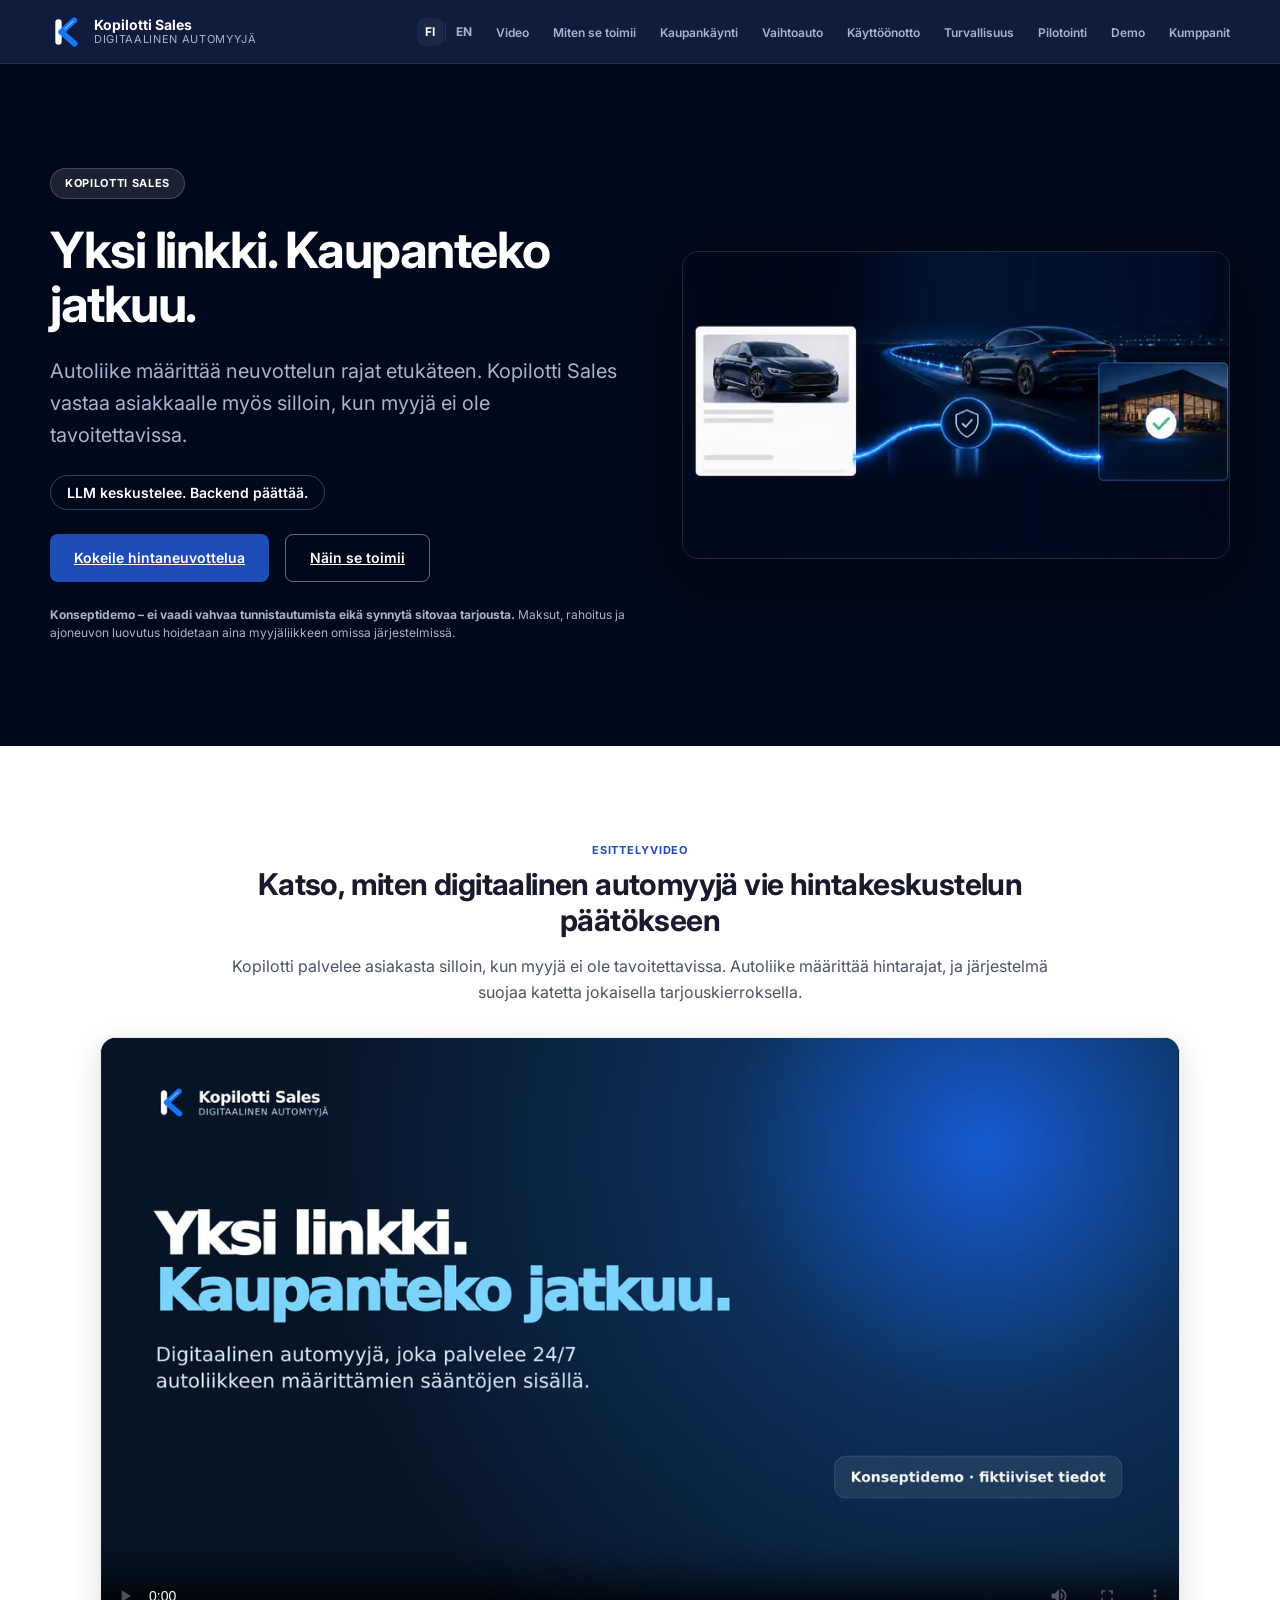
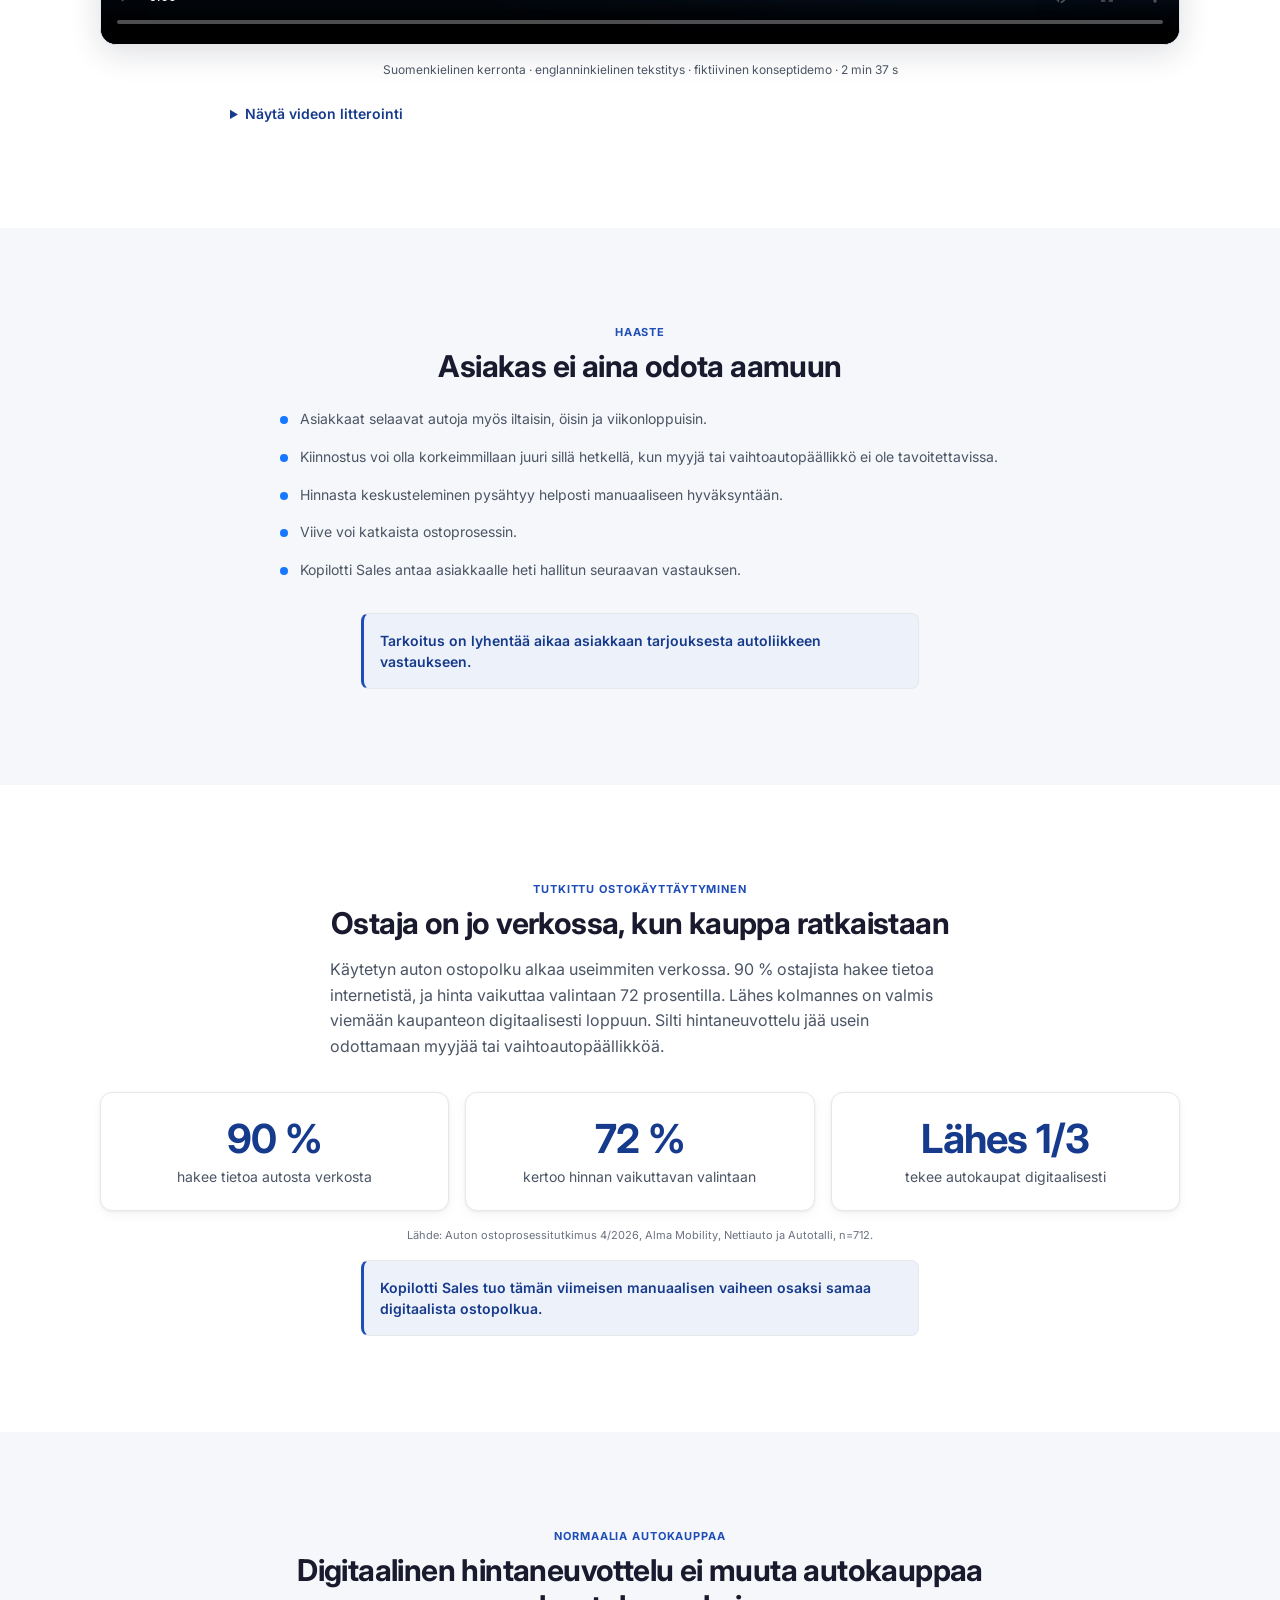
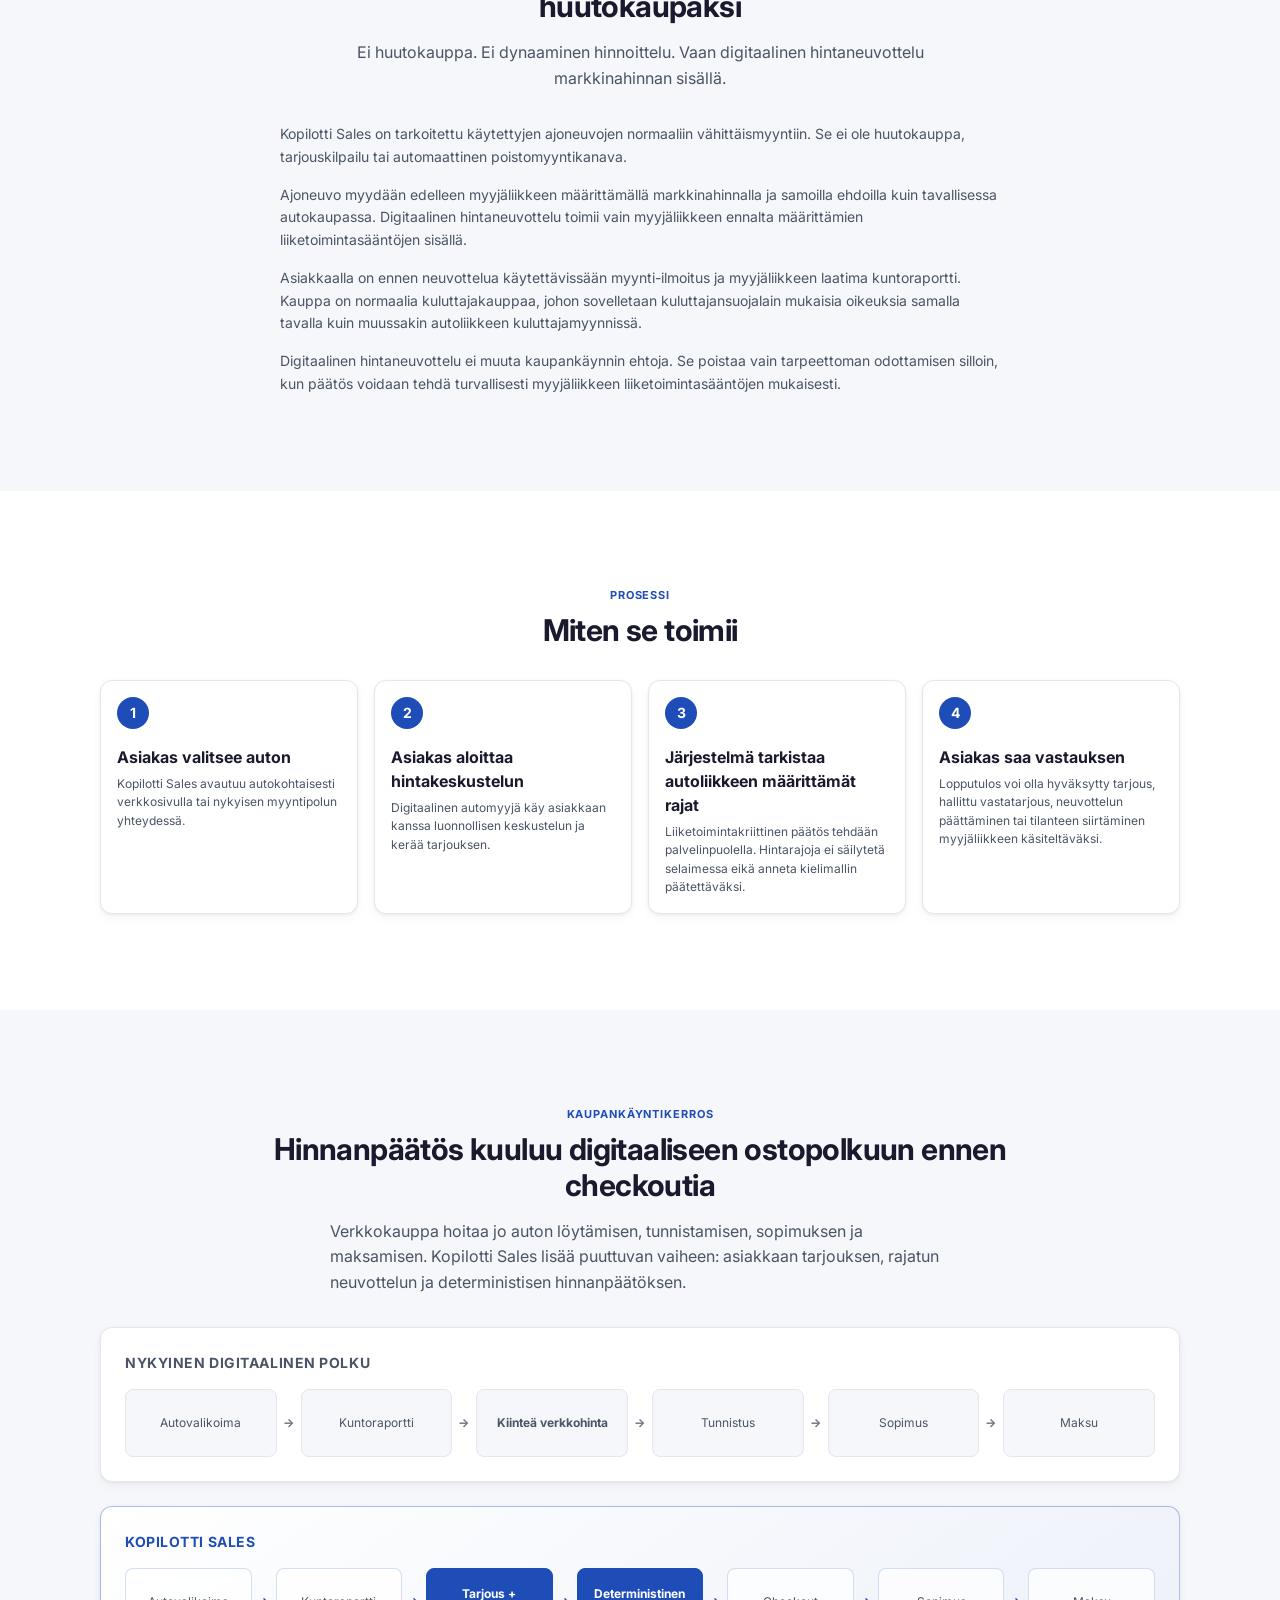
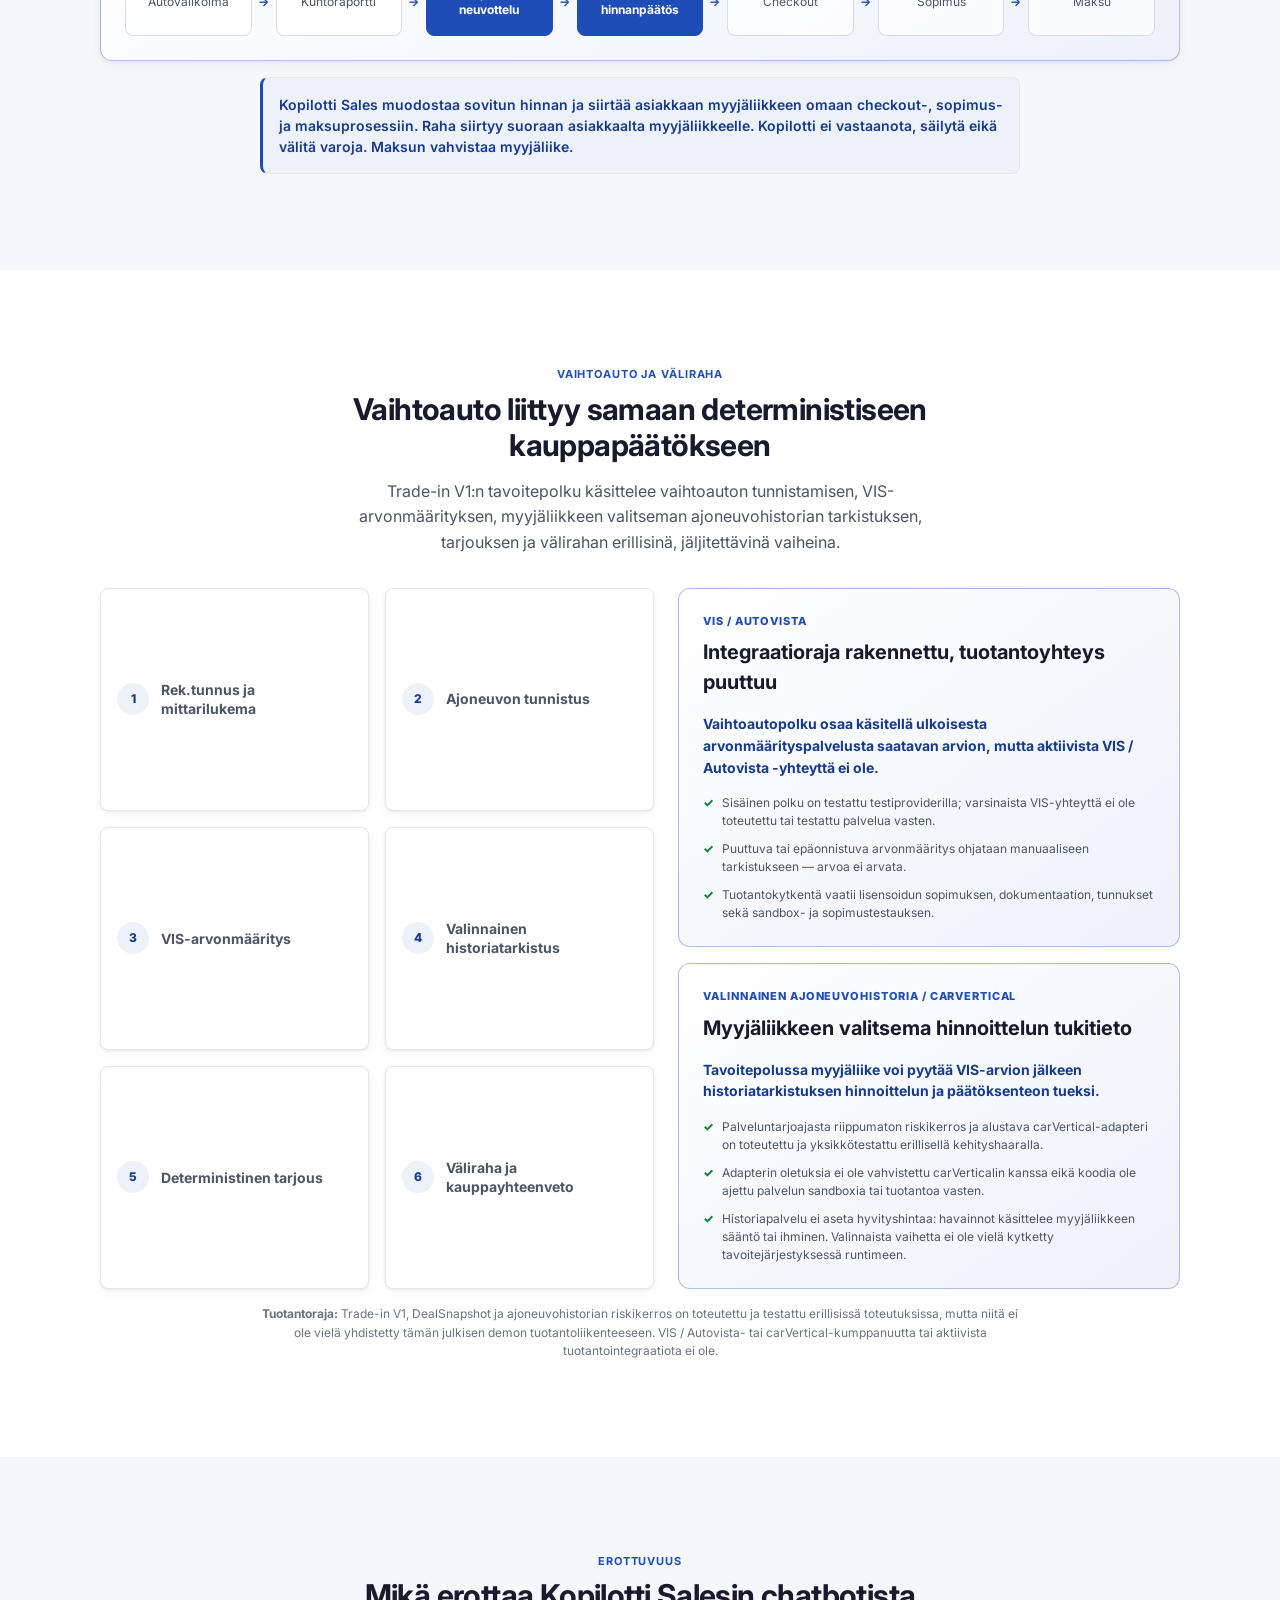
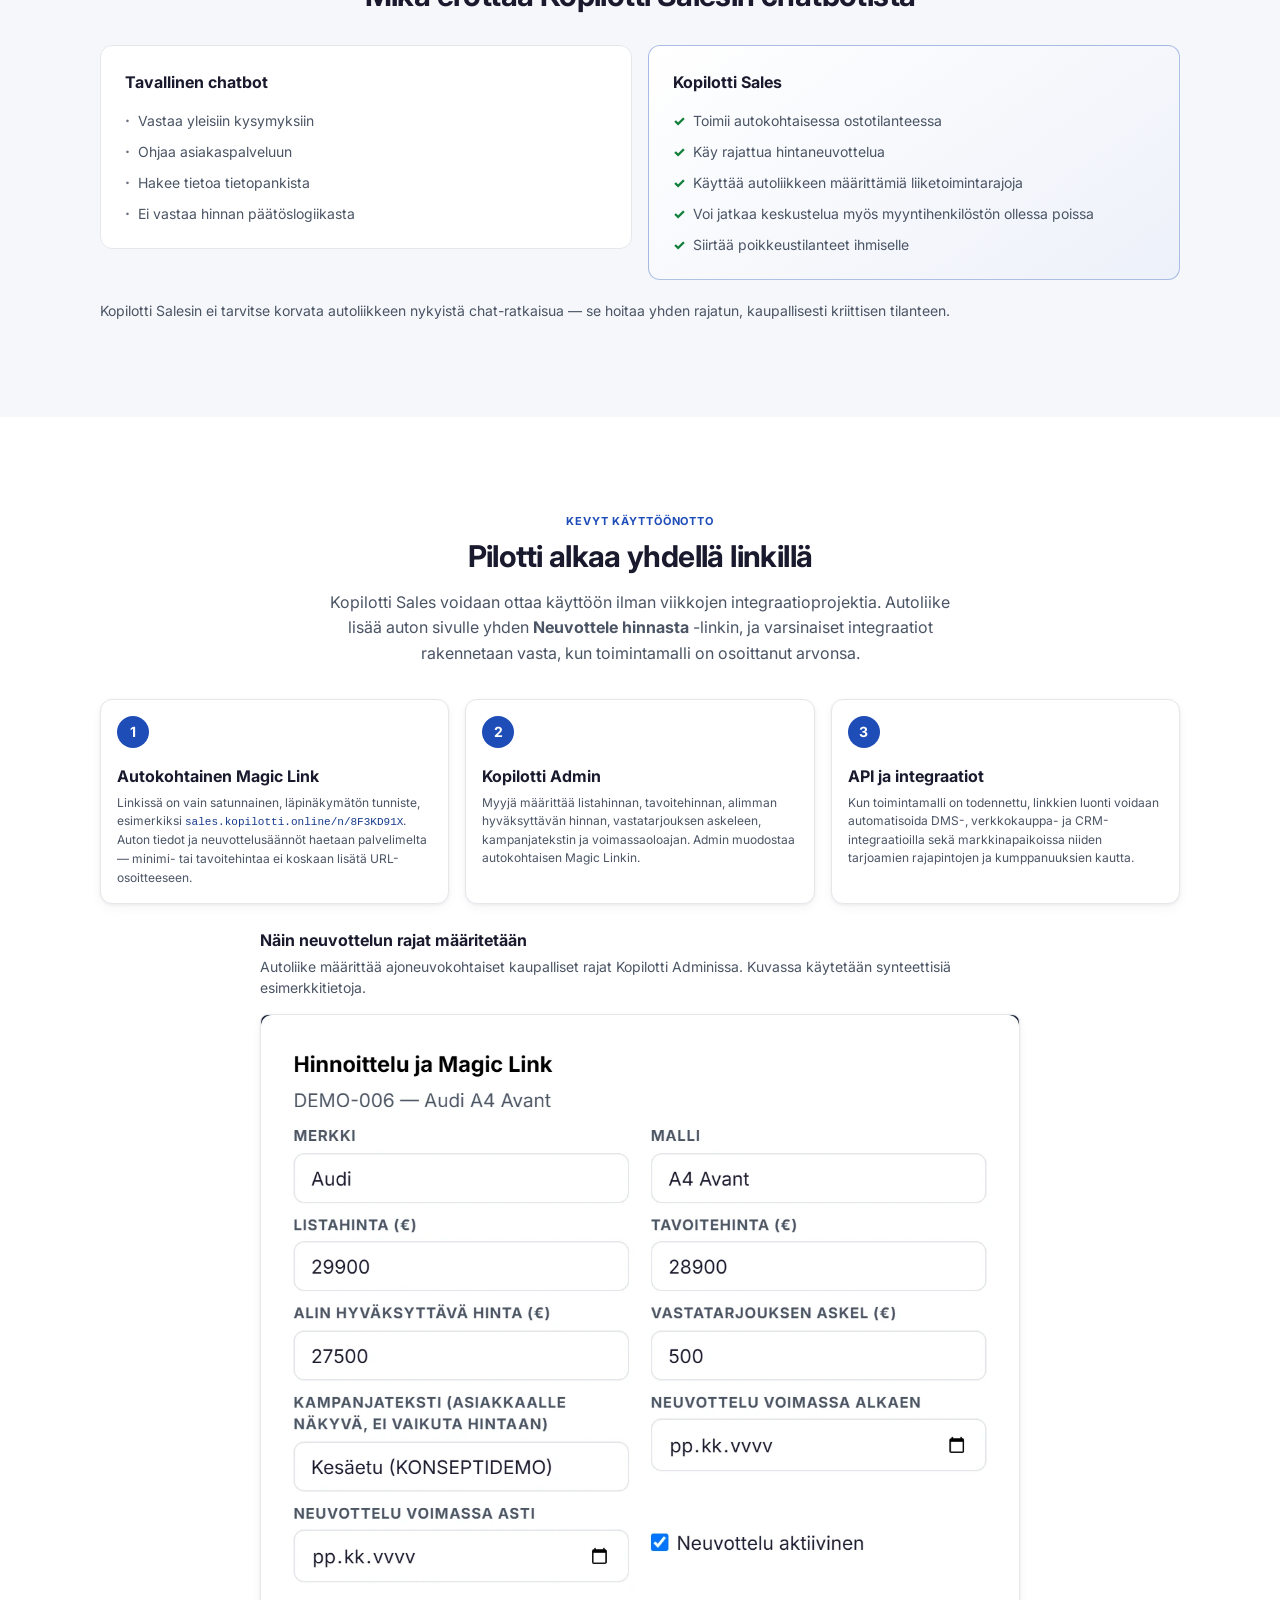
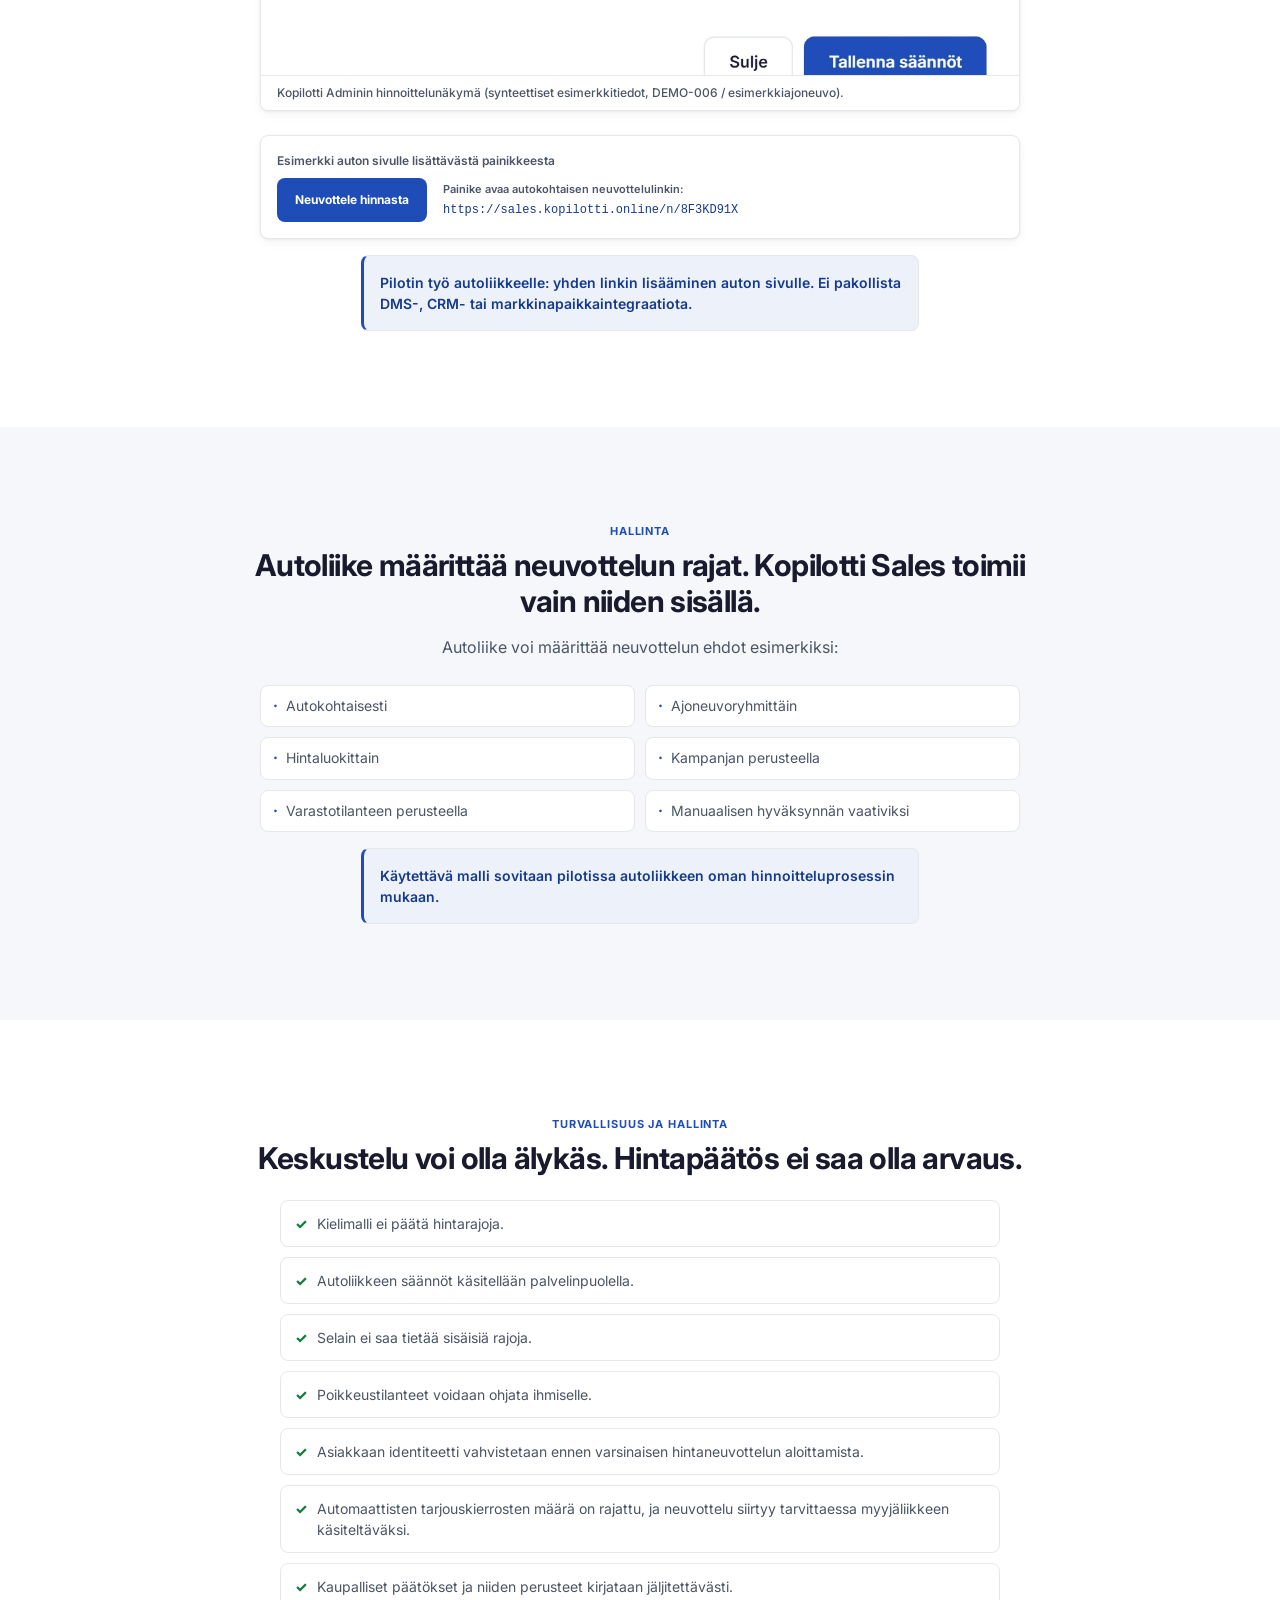
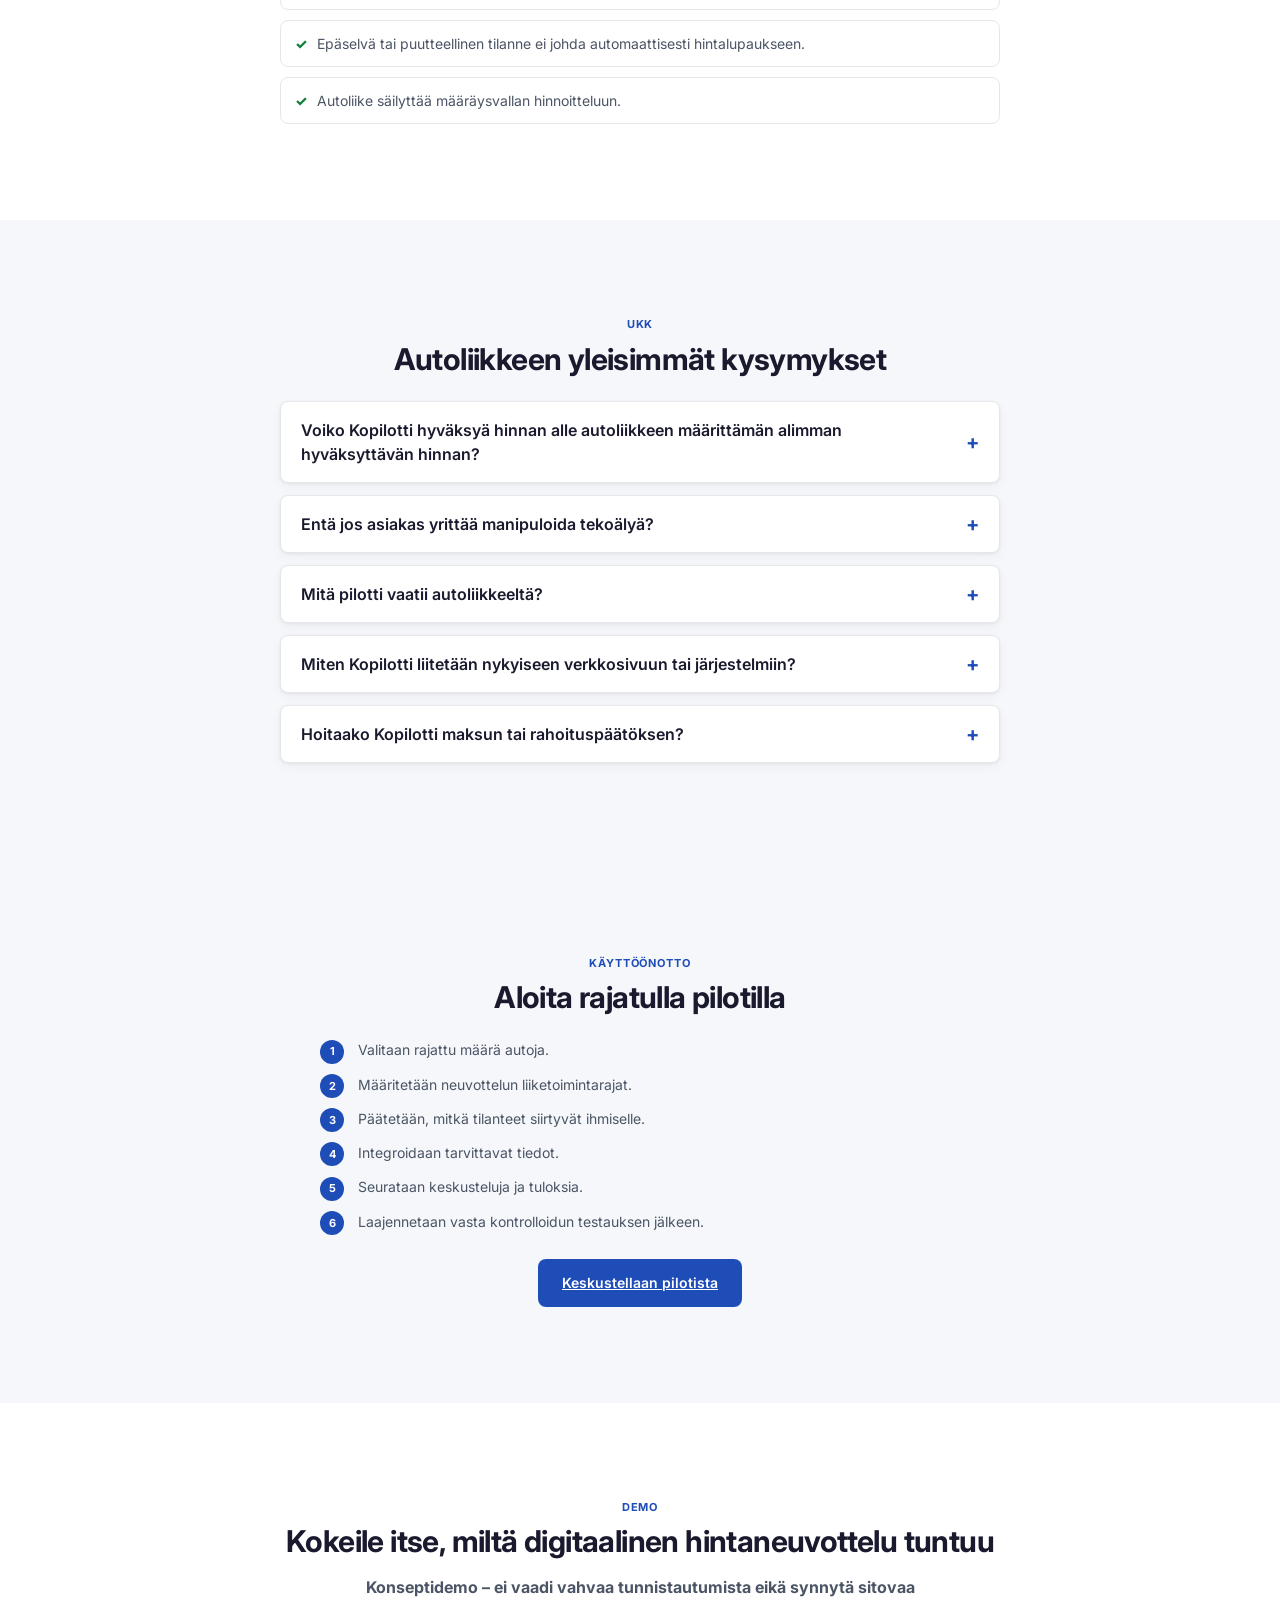
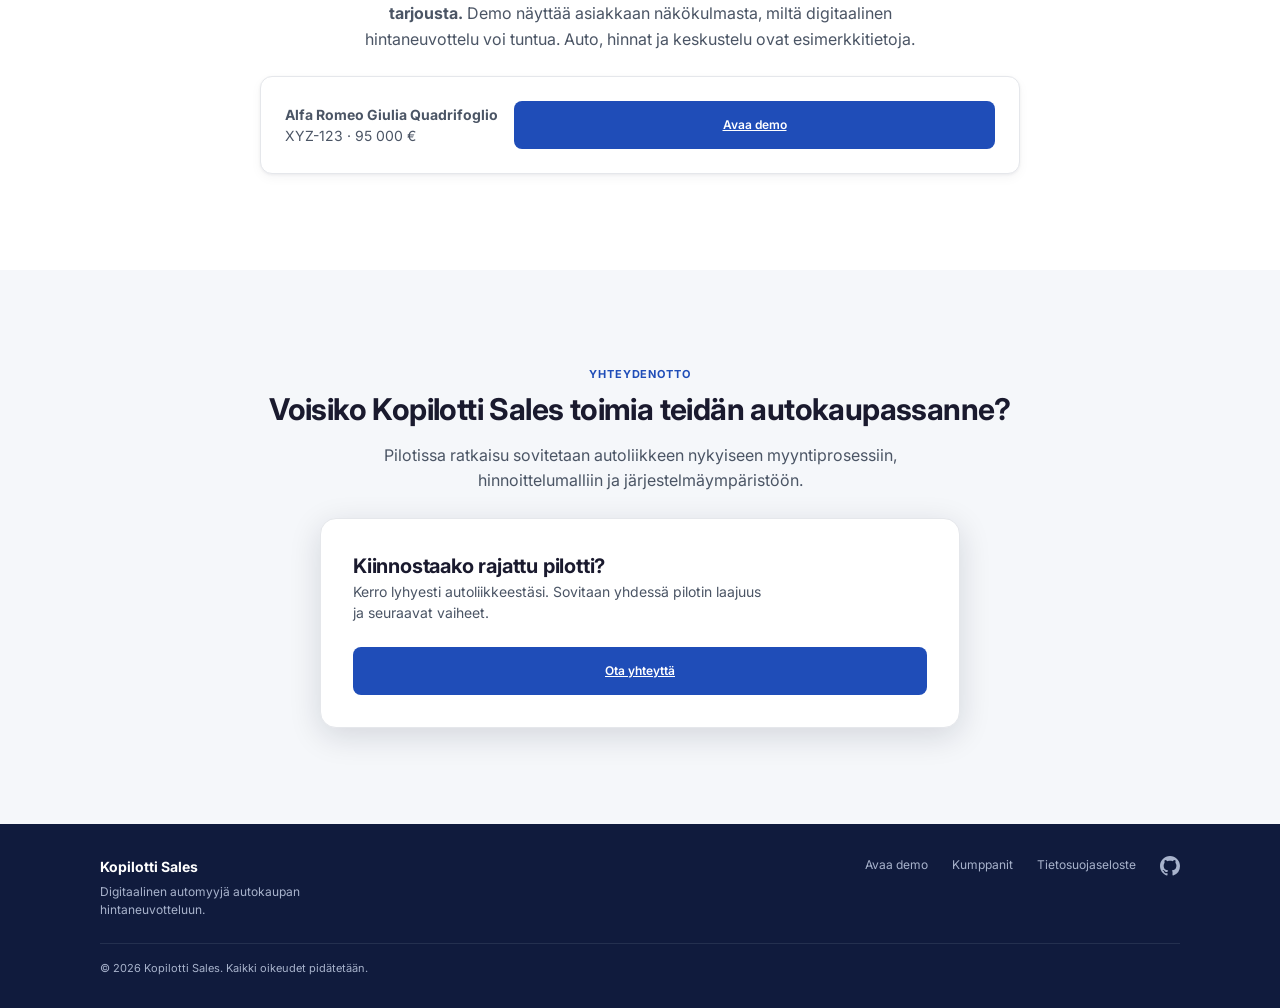
==== index.html @ 0408fce2 "docs: sync public trust content with production" ====
<!-- Copyright (c) 2026 Mikko Tarkiainen. All rights reserved. -->
<!DOCTYPE html>
<html lang="fi">
<head>
  <meta charset="UTF-8">
  <meta name="viewport" content="width=device-width, initial-scale=1.0">
  <title>Kopilotti Sales – digitaalinen automyyjä hintaneuvotteluun</title>
  <meta name="description" content="Kopilotti Sales neuvottelee auton hinnasta asiakkaan kanssa 24/7 autoliikkeen määrittämien rajojen sisällä ja voidaan integroida nykyiseen myyntiprosessiin.">
  <link rel="canonical" href="https://kopilotti.online/">
  <link rel="alternate" hreflang="fi" href="https://kopilotti.online/">
  <link rel="alternate" hreflang="en" href="https://kopilotti.online/en/">
  <link rel="alternate" hreflang="x-default" href="https://kopilotti.online/">
  <meta property="og:title" content="Kopilotti Sales – digitaalinen automyyjä hintaneuvotteluun">
  <meta property="og:description" content="Kopilotti Sales neuvottelee auton hinnasta asiakkaan kanssa 24/7 autoliikkeen määrittämien rajojen sisällä ja voidaan integroida nykyiseen myyntiprosessiin.">
  <meta property="og:url" content="https://kopilotti.online/">
  <meta property="og:type" content="website">
  <meta property="og:image" content="https://kopilotti.online/assets/screenshot-negotiation-card.jpg">
  <meta name="twitter:card" content="summary_large_image">
  <meta name="twitter:title" content="Kopilotti Sales – digitaalinen automyyjä hintaneuvotteluun">
  <meta name="twitter:description" content="Kopilotti Sales neuvottelee auton hinnasta asiakkaan kanssa 24/7 autoliikkeen määrittämien rajojen sisällä ja voidaan integroida nykyiseen myyntiprosessiin.">
  <meta name="twitter:image" content="https://kopilotti.online/assets/screenshot-negotiation-card.jpg">
  <link rel="icon" type="image/svg+xml" href="assets/kopilotti-favicon.svg">
  <link rel="stylesheet" href="styles.css">
  <link rel="stylesheet" href="styles/landing.css">
</head>
<body class="landing-page">
  <a href="#mainContent" class="skip-link">Siirry pääsisältöön</a>

  <header class="site-header">
    <a class="site-brand" href="index.html" aria-label="Kopilotti Sales, etusivu">
      <img class="logo-mark" src="assets/kopilotti-mark-on-dark.svg" alt="" aria-hidden="true">
      <span><strong>Kopilotti Sales</strong><small>Digitaalinen automyyjä</small></span>
    </a>
    <div class="header-controls">
      <nav class="lang-switch" aria-label="Kielivalinta">
        <ul>
          <li><a href="/index.html" lang="fi" hreflang="fi" aria-current="page" aria-label="Suomeksi">FI</a></li>
          <li><a href="/en/index.html" lang="en" hreflang="en" aria-label="In English">EN</a></li>
        </ul>
      </nav>
      <button type="button" class="site-nav-toggle" id="navToggle" aria-expanded="false" aria-controls="primaryNav" aria-label="Valikko">
        <svg class="icon-open" width="20" height="20" viewBox="0 0 24 24" fill="none" aria-hidden="true"><path d="M4 6h16M4 12h16M4 18h16" stroke="currentColor" stroke-width="2" stroke-linecap="round"/></svg>
        <svg class="icon-close" width="20" height="20" viewBox="0 0 24 24" fill="none" aria-hidden="true"><path d="M6 6l12 12M18 6L6 18" stroke="currentColor" stroke-width="2" stroke-linecap="round"/></svg>
      </button>
      <nav class="site-nav" id="primaryNav" aria-label="Päänavigaatio">
        <ul>
          <li><a href="#esittelyvideo">Video</a></li>
          <li><a href="#miten-se-toimii">Miten se toimii</a></li>
          <li><a href="#kaupankaynti">Kaupankäynti</a></li>
          <li><a href="#vaihtoauto">Vaihtoauto</a></li>
          <li><a href="#integraatiot">Käyttöönotto</a></li>
          <li><a href="#turvallisuus">Turvallisuus</a></li>
          <li><a href="#pilotointi">Pilotointi</a></li>
          <li><a href="#demo">Demo</a></li>
          <li><a href="kumppanit.html">Kumppanit</a></li>
        </ul>
      </nav>
    </div>
  </header>

  <main id="mainContent" tabindex="-1">
    <section class="hero hero-showroom">
      <div class="hero-grid">
      <div class="hero-inner">
        <p class="hero-eyebrow">Kopilotti Sales</p>
        <h1>Yksi linkki. Kaupanteko jatkuu.</h1>
        <p class="hero-lede">Autoliike määrittää neuvottelun rajat etukäteen. Kopilotti Sales vastaa asiakkaalle myös silloin, kun myyjä ei ole tavoitettavissa.</p>
        <p class="hero-tagline">LLM keskustelee. Backend päättää.</p>
        <div class="hero-actions">
          <a class="btn btn-primary" href="vehicle.html" aria-describedby="heroDemoNotice">Kokeile hintaneuvottelua</a>
          <a class="btn btn-outline-inverse" href="#miten-se-toimii">Näin se toimii</a>
        </div>
        <p class="hero-note" id="heroDemoNotice"><strong>Konseptidemo – ei vaadi vahvaa tunnistautumista eikä synnytä sitovaa tarjousta.</strong> Maksut, rahoitus ja ajoneuvon luovutus hoidetaan aina myyjäliikkeen omissa järjestelmissä.</p>
      </div>
      <picture class="hero-visual" aria-hidden="true">
        <source media="(min-width: 900px)" type="image/avif" srcset="assets/hero-car-desktop-600.avif 600w, assets/hero-car-desktop-1000.avif 1000w, assets/hero-car-desktop-1520.avif 1520w" sizes="(min-width: 1180px) 520px, 45vw">
        <source media="(min-width: 900px)" type="image/webp" srcset="assets/hero-car-desktop-600.webp 600w, assets/hero-car-desktop-1000.webp 1000w, assets/hero-car-desktop-1520.webp 1520w" sizes="(min-width: 1180px) 520px, 45vw">
        <source media="(min-width: 900px)" srcset="assets/hero-car-desktop-600.jpg 600w, assets/hero-car-desktop-1000.jpg 1000w, assets/hero-car-desktop-1520.jpg 1520w" sizes="(min-width: 1180px) 520px, 45vw">
        <source type="image/avif" srcset="assets/hero-car-mobile-640.avif 640w, assets/hero-car-mobile-1080.avif 1080w, assets/hero-car-mobile-1620.avif 1620w" sizes="100vw">
        <source type="image/webp" srcset="assets/hero-car-mobile-640.webp 640w, assets/hero-car-mobile-1080.webp 1080w, assets/hero-car-mobile-1620.webp 1620w" sizes="100vw">
        <img
          src="assets/hero-car-mobile-1080.jpg"
          srcset="assets/hero-car-mobile-640.jpg 640w, assets/hero-car-mobile-1080.jpg 1080w, assets/hero-car-mobile-1620.jpg 1620w"
          sizes="100vw"
          width="1620" height="911"
          alt=""
          fetchpriority="high"
          loading="eager"
          decoding="async">
      </picture>
      </div>
    </section>

    <section class="landing-section alt sales-video-section" id="esittelyvideo" aria-labelledby="salesVideoHeading">
      <div class="landing-section-inner">
        <p class="section-eyebrow">Esittelyvideo</p>
        <h2 id="salesVideoHeading" class="section-heading">Katso, miten digitaalinen automyyjä vie hintakeskustelun päätökseen</h2>
        <p class="section-intro">Kopilotti palvelee asiakasta silloin, kun myyjä ei ole tavoitettavissa. Autoliike määrittää hintarajat, ja järjestelmä suojaa katetta jokaisella tarjouskierroksella.</p>
        <div class="sales-video-frame">
          <video class="sales-video" controls preload="metadata" playsinline width="1920" height="1080"
                 poster="assets/kopilotti-sales-video-poster-2026-09.jpg" aria-describedby="salesVideoNote">
            <source src="assets/kopilotti-sales-esittelyvideo-2026-09.mp4" type="video/mp4">
            <track kind="captions" src="assets/kopilotti-sales-esittelyvideo-2026-09.fi.vtt" srclang="fi" label="Suomi">
            <p>Selaimesi ei toista tätä videota. <a href="assets/kopilotti-sales-esittelyvideo-2026-09.mp4" download>Lataa video (MP4)</a>.</p>
          </video>
        </div>
        <p id="salesVideoNote" class="sales-video-note">Suomenkielinen kerronta · englanninkielinen tekstitys · fiktiivinen konseptidemo · 2 min 37 s</p>
        <details class="sales-video-transcript">
          <summary>Näytä videon litterointi</summary>
          <div class="sales-video-transcript-body">
            <h3>Yksi linkki. Kaupanteko jatkuu.</h3>
            <p>Asiakas ei aina odota aamuun. Kopilotti jatkaa kaupantekoa myös illalla ja viikonloppuna. Tekoäly hoitaa keskustelun. Autoliikkeen omat säännöt ratkaisevat hinnan.</p>
            <h3>Asiakas löytää kiinnostavan auton</h3>
            <p>Asiakas löytää autoliikkeen sivulta kiinnostavan Alfa Romeon. Auton hinta on yhdeksänkymmentäviisi tuhatta euroa.</p>
            <h3>Neuvottelu alkaa auton omalta sivulta</h3>
            <p>Auton omalla sivulla asiakas valitsee: Neuvottele hinnasta. Kopilotti avautuu heti ja tunnistaa valitun auton.</p>
            <h3>Kuntotiedot ennen hintaa</h3>
            <p>Ennen hintakeskustelua asiakas käy läpi auton kuntotiedot. Hintarajat säilyvät suojattuina palvelimella. Tekoäly ei näe niitä, eikä voi ohittaa niitä.</p>
            <h3>Ensimmäinen tarjous ei pudota alarajalle</h3>
            <p>Asiakas tarjoaa autosta yhdeksänkymmentä tuhatta euroa. Kopilotti ei paljasta alinta sallittua hintaa, eikä hyväksy tarjousta suoraan. Vastatarjous on yhdeksänkymmentäkolme tuhatta viisisataa euroa.</p>
            <h3>Sales vie keskustelun päätökseen</h3>
            <p>Seuraavaksi asiakas tarjoaa yhdeksänkymmentäyksi tuhatta sata euroa. Kopilotti vastaa: yhdeksänkymmentäkaksi tuhatta viisisataa euroa. Asiakas hyväksyy.</p>
            <h3>2 500 € suojattua katetta</h3>
            <p>Autoliikkeen alin sallittu hinta on yhdeksänkymmentä tuhatta euroa. Kopilotti ei pidä sitä tavoitehintana. Lopullinen hinta on kaksi tuhatta viisisataa euroa tämän rajan yläpuolella.</p>
            <h3>Rahoitus ja vaihtoauto samaan ostopolkuun</h3>
            <p>Kun hinnasta on sovittu, asiakas voi valita maksutavan tai pyytää rahoitusvaihtoehtoa. Mahdollinen vaihtoauto voidaan arvioida VIS-tietojen avulla. CarVertical voidaan liittää mukaan valinnaiseksi ajoneuvohistorian lähteeksi. Lopullisen vaihtoautohinnan ja rahoituspäätöksen tekee aina autoliike tai sen rahoituskumppani.</p>
            <h3>Valmis kauppayhteenveto myyjäliikkeelle</h3>
            <p>Sovittu hinta ja keskustelun vaiheet tallennetaan yhteenvetoon. Sen jälkeen autoliike hoitaa asiakkaan tunnistamisen, sopimuksen ja maksamisen omissa järjestelmissään. Maksu menee suoraan autoliikkeelle.</p>
            <h3>Digitaalinen automyyjä. Autoliikkeen säännöillä.</h3>
            <p>Kopilotti ei ole tavallinen keskustelubotti. Se on digitaalinen automyyjä, joka palvelee kaikkina vuorokauden aikoina. Silti kaupallinen päätösvalta säilyy autoliikkeellä.</p>
          </div>
        </details>
      </div>
    </section>

    <section class="landing-section" aria-labelledby="ongelmaHeading">
      <div class="landing-section-inner">
        <p class="section-eyebrow">Haaste</p>
        <h2 id="ongelmaHeading" class="section-heading">Asiakas ei aina odota aamuun</h2>
        <ul class="problem-list">
          <li>Asiakkaat selaavat autoja myös iltaisin, öisin ja viikonloppuisin.</li>
          <li>Kiinnostus voi olla korkeimmillaan juuri sillä hetkellä, kun myyjä tai vaihtoautopäällikkö ei ole tavoitettavissa.</li>
          <li>Hinnasta keskusteleminen pysähtyy helposti manuaaliseen hyväksyntään.</li>
          <li>Viive voi katkaista ostoprosessin.</li>
          <li>Kopilotti Sales antaa asiakkaalle heti hallitun seuraavan vastauksen.</li>
        </ul>
        <p class="section-callout">Tarkoitus on lyhentää aikaa asiakkaan tarjouksesta autoliikkeen vastaukseen.</p>
      </div>
    </section>

    <section class="landing-section alt" aria-labelledby="tutkimusHeading">
      <div class="landing-section-inner">
        <p class="section-eyebrow">Tutkittu ostokäyttäytyminen</p>
        <h2 id="tutkimusHeading" class="section-heading">Ostaja on jo verkossa, kun kauppa ratkaistaan</h2>
        <p class="section-intro evidence-intro">Käytetyn auton ostopolku alkaa useimmiten verkossa. 90 % ostajista hakee tietoa internetistä, ja hinta vaikuttaa valintaan 72 prosentilla. Lähes kolmannes on valmis viemään kaupanteon digitaalisesti loppuun. Silti hintaneuvottelu jää usein odottamaan myyjää tai vaihtoautopäällikköä.</p>
        <ul class="evidence-grid">
          <li class="evidence-card">
            <strong>90 %</strong>
            <span>hakee tietoa autosta verkosta</span>
          </li>
          <li class="evidence-card">
            <strong>72 %</strong>
            <span>kertoo hinnan vaikuttavan valintaan</span>
          </li>
          <li class="evidence-card">
            <strong>Lähes 1/3</strong>
            <span>tekee autokaupat digitaalisesti</span>
          </li>
        </ul>
        <p class="source-note">Lähde: Auton ostoprosessitutkimus 4/2026, Alma Mobility, Nettiauto ja Autotalli, n=712.</p>
        <p class="section-callout">Kopilotti Sales tuo tämän viimeisen manuaalisen vaiheen osaksi samaa digitaalista ostopolkua.</p>
      </div>
    </section>

    <section class="landing-section" aria-labelledby="eiHuutokauppaHeading">
      <div class="landing-section-inner">
        <p class="section-eyebrow">Normaalia autokauppaa</p>
        <h2 id="eiHuutokauppaHeading" class="section-heading">Digitaalinen hintaneuvottelu ei muuta autokauppaa huutokaupaksi</h2>
        <p class="section-intro">Ei huutokauppa. Ei dynaaminen hinnoittelu. Vaan digitaalinen hintaneuvottelu markkinahinnan sisällä.</p>
        <div class="consumer-commerce-body">
          <p>Kopilotti Sales on tarkoitettu käytettyjen ajoneuvojen normaaliin vähittäismyyntiin. Se ei ole huutokauppa, tarjouskilpailu tai automaattinen poistomyyntikanava.</p>
          <p>Ajoneuvo myydään edelleen myyjäliikkeen määrittämällä markkinahinnalla ja samoilla ehdoilla kuin tavallisessa autokaupassa. Digitaalinen hintaneuvottelu toimii vain myyjäliikkeen ennalta määrittämien liiketoimintasääntöjen sisällä.</p>
          <p>Asiakkaalla on ennen neuvottelua käytettävissään myynti-ilmoitus ja myyjäliikkeen laatima kuntoraportti. Kauppa on normaalia kuluttajakauppaa, johon sovelletaan kuluttajansuojalain mukaisia oikeuksia samalla tavalla kuin muussakin autoliikkeen kuluttajamyynnissä.</p>
          <p>Digitaalinen hintaneuvottelu ei muuta kaupankäynnin ehtoja. Se poistaa vain tarpeettoman odottamisen silloin, kun päätös voidaan tehdä turvallisesti myyjäliikkeen liiketoimintasääntöjen mukaisesti.</p>
        </div>
      </div>
    </section>

    <section class="landing-section alt" id="miten-se-toimii" aria-labelledby="mitenHeading">
      <div class="landing-section-inner">
        <p class="section-eyebrow">Prosessi</p>
        <h2 id="mitenHeading" class="section-heading">Miten se toimii</h2>
        <ol class="steps-grid">
          <li class="step-card">
            <span class="step-number" aria-hidden="true">1</span>
            <h3>Asiakas valitsee auton</h3>
            <p>Kopilotti Sales avautuu autokohtaisesti verkkosivulla tai nykyisen myyntipolun yhteydessä.</p>
          </li>
          <li class="step-card">
            <span class="step-number" aria-hidden="true">2</span>
            <h3>Asiakas aloittaa hintakeskustelun</h3>
            <p>Digitaalinen automyyjä käy asiakkaan kanssa luonnollisen keskustelun ja kerää tarjouksen.</p>
          </li>
          <li class="step-card">
            <span class="step-number" aria-hidden="true">3</span>
            <h3>Järjestelmä tarkistaa autoliikkeen määrittämät rajat</h3>
            <p>Liiketoimintakriittinen päätös tehdään palvelinpuolella. Hintarajoja ei säilytetä selaimessa eikä anneta kielimallin päätettäväksi.</p>
          </li>
          <li class="step-card">
            <span class="step-number" aria-hidden="true">4</span>
            <h3>Asiakas saa vastauksen</h3>
            <p>Lopputulos voi olla hyväksytty tarjous, hallittu vastatarjous, neuvottelun päättäminen tai tilanteen siirtäminen myyjäliikkeen käsiteltäväksi.</p>
          </li>
        </ol>
      </div>
    </section>

    <section class="landing-section" id="kaupankaynti" aria-labelledby="kaupankayntiHeading">
      <div class="landing-section-inner">
        <p class="section-eyebrow">Kaupankäyntikerros</p>
        <h2 id="kaupankayntiHeading" class="section-heading">Hinnanpäätös kuuluu digitaaliseen ostopolkuun ennen checkoutia</h2>
        <p class="section-intro commerce-intro">Verkkokauppa hoitaa jo auton löytämisen, tunnistamisen, sopimuksen ja maksamisen. Kopilotti Sales lisää puuttuvan vaiheen: asiakkaan tarjouksen, rajatun neuvottelun ja deterministisen hinnanpäätöksen.</p>

        <div class="journey-comparison" aria-label="Nykyisen verkkokauppapolun ja Kopilotti Sales -polun vertailu">
          <div class="journey-row">
            <h3>Nykyinen digitaalinen polku</h3>
            <ol class="journey-steps">
              <li>Autovalikoima</li>
              <li>Kuntoraportti</li>
              <li><strong>Kiinteä verkkohinta</strong></li>
              <li>Tunnistus</li>
              <li>Sopimus</li>
              <li>Maksu</li>
            </ol>
          </div>
          <div class="journey-row is-kopilotti">
            <h3>Kopilotti Sales</h3>
            <ol class="journey-steps">
              <li>Autovalikoima</li>
              <li>Kuntoraportti</li>
              <li><strong>Tarjous + neuvottelu</strong></li>
              <li><strong>Deterministinen hinnanpäätös</strong></li>
              <li>Checkout</li>
              <li>Sopimus</li>
              <li>Maksu</li>
            </ol>
          </div>
        </div>

        <p class="section-callout commerce-boundary">Kopilotti Sales muodostaa sovitun hinnan ja siirtää asiakkaan myyjäliikkeen omaan checkout-, sopimus- ja maksuprosessiin. Raha siirtyy suoraan asiakkaalta myyjäliikkeelle. Kopilotti ei vastaanota, säilytä eikä välitä varoja. Maksun vahvistaa myyjäliike.</p>
      </div>
    </section>

    <section class="landing-section alt" id="vaihtoauto" aria-labelledby="vaihtoautoHeading">
      <div class="landing-section-inner">
        <p class="section-eyebrow">Vaihtoauto ja väliraha</p>
        <h2 id="vaihtoautoHeading" class="section-heading">Vaihtoauto liittyy samaan deterministiseen kauppapäätökseen</h2>
        <p class="section-intro">Trade-in V1:n tavoitepolku käsittelee vaihtoauton tunnistamisen, VIS-arvonmäärityksen, myyjäliikkeen valitseman ajoneuvohistorian tarkistuksen, tarjouksen ja välirahan erillisinä, jäljitettävinä vaiheina.</p>

        <div class="trade-in-grid">
          <ol class="trade-in-flow" aria-label="Vaihtoauton digitaalinen prosessi">
            <li><span aria-hidden="true">1</span><strong>Rek.tunnus ja mittarilukema</strong></li>
            <li><span aria-hidden="true">2</span><strong>Ajoneuvon tunnistus</strong></li>
            <li><span aria-hidden="true">3</span><strong>VIS-arvonmääritys</strong></li>
            <li><span aria-hidden="true">4</span><strong>Valinnainen historiatarkistus</strong></li>
            <li><span aria-hidden="true">5</span><strong>Deterministinen tarjous</strong></li>
            <li><span aria-hidden="true">6</span><strong>Väliraha ja kauppayhteenveto</strong></li>
          </ol>

          <div class="integration-status-stack">
            <aside class="integration-status" aria-labelledby="visStatusHeading">
              <p class="integration-status-label">VIS / Autovista</p>
              <h3 id="visStatusHeading">Integraatioraja rakennettu, tuotantoyhteys puuttuu</h3>
              <p><strong>Vaihtoautopolku osaa käsitellä ulkoisesta arvonmäärityspalvelusta saatavan arvion, mutta aktiivista VIS / Autovista -yhteyttä ei ole.</strong></p>
              <ul>
                <li>Sisäinen polku on testattu testiproviderilla; varsinaista VIS-yhteyttä ei ole toteutettu tai testattu palvelua vasten.</li>
                <li>Puuttuva tai epäonnistuva arvonmääritys ohjataan manuaaliseen tarkistukseen — arvoa ei arvata.</li>
                <li>Tuotantokytkentä vaatii lisensoidun sopimuksen, dokumentaation, tunnukset sekä sandbox- ja sopimustestauksen.</li>
              </ul>
            </aside>

            <aside class="integration-status" aria-labelledby="historyStatusHeading">
              <p class="integration-status-label">Valinnainen ajoneuvohistoria / carVertical</p>
              <h3 id="historyStatusHeading">Myyjäliikkeen valitsema hinnoittelun tukitieto</h3>
              <p><strong>Tavoitepolussa myyjäliike voi pyytää VIS-arvion jälkeen historiatarkistuksen hinnoittelun ja päätöksenteon tueksi.</strong></p>
              <ul>
                <li>Palveluntarjoajasta riippumaton riskikerros ja alustava carVertical-adapteri on toteutettu ja yksikkötestattu erillisellä kehityshaaralla.</li>
                <li>Adapterin oletuksia ei ole vahvistettu carVerticalin kanssa eikä koodia ole ajettu palvelun sandboxia tai tuotantoa vasten.</li>
                <li>Historiapalvelu ei aseta hyvityshintaa: havainnot käsittelee myyjäliikkeen sääntö tai ihminen. Valinnaista vaihetta ei ole vielä kytketty tavoitejärjestyksessä runtimeen.</li>
              </ul>
            </aside>
          </div>
        </div>

        <p class="product-status-note"><strong>Tuotantoraja:</strong> Trade-in V1, DealSnapshot ja ajoneuvohistorian riskikerros on toteutettu ja testattu erillisissä toteutuksissa, mutta niitä ei ole vielä yhdistetty tämän julkisen demon tuotantoliikenteeseen. VIS / Autovista- tai carVertical-kumppanuutta tai aktiivista tuotantointegraatiota ei ole.</p>
      </div>
    </section>

    <section class="landing-section" aria-labelledby="vertailuHeading">
      <div class="landing-section-inner">
        <p class="section-eyebrow">Erottuvuus</p>
        <h2 id="vertailuHeading" class="section-heading">Mikä erottaa Kopilotti Salesin chatbotista</h2>
        <div class="compare-grid">
          <div class="compare-card">
            <h3>Tavallinen chatbot</h3>
            <ul>
              <li>Vastaa yleisiin kysymyksiin</li>
              <li>Ohjaa asiakaspalveluun</li>
              <li>Hakee tietoa tietopankista</li>
              <li>Ei vastaa hinnan päätöslogiikasta</li>
            </ul>
          </div>
          <div class="compare-card is-kopilotti">
            <h3>Kopilotti Sales</h3>
            <ul>
              <li>Toimii autokohtaisessa ostotilanteessa</li>
              <li>Käy rajattua hintaneuvottelua</li>
              <li>Käyttää autoliikkeen määrittämiä liiketoimintarajoja</li>
              <li>Voi jatkaa keskustelua myös myyntihenkilöstön ollessa poissa</li>
              <li>Siirtää poikkeustilanteet ihmiselle</li>
            </ul>
          </div>
          <p class="compare-note">Kopilotti Salesin ei tarvitse korvata autoliikkeen nykyistä chat-ratkaisua — se hoitaa yhden rajatun, kaupallisesti kriittisen tilanteen.</p>
        </div>
      </div>
    </section>

    <section class="landing-section alt" id="integraatiot" aria-labelledby="integraatioHeading">
      <div class="landing-section-inner">
        <p class="section-eyebrow">Kevyt käyttöönotto</p>
        <h2 id="integraatioHeading" class="section-heading">Pilotti alkaa yhdellä linkillä</h2>
        <p class="section-intro">Kopilotti Sales voidaan ottaa käyttöön ilman viikkojen integraatioprojektia. Autoliike lisää auton sivulle yhden <strong>Neuvottele hinnasta</strong> -linkin, ja varsinaiset integraatiot rakennetaan vasta, kun toimintamalli on osoittanut arvonsa.</p>

        <ol class="steps-grid rollout-grid">
          <li class="step-card">
            <span class="step-number" aria-hidden="true">1</span>
            <h3>Autokohtainen Magic Link</h3>
            <p>Linkissä on vain satunnainen, läpinäkymätön tunniste, esimerkiksi <code>sales.kopilotti.online/n/8F3KD91X</code>. Auton tiedot ja neuvottelusäännöt haetaan palvelimelta — minimi- tai tavoitehintaa ei koskaan lisätä URL-osoitteeseen.</p>
          </li>
          <li class="step-card">
            <span class="step-number" aria-hidden="true">2</span>
            <h3>Kopilotti Admin</h3>
            <p>Myyjä määrittää listahinnan, tavoitehinnan, alimman hyväksyttävän hinnan, vastatarjouksen askeleen, kampanjatekstin ja voimassaoloajan. Admin muodostaa autokohtaisen Magic Linkin.</p>
          </li>
          <li class="step-card">
            <span class="step-number" aria-hidden="true">3</span>
            <h3>API ja integraatiot</h3>
            <p>Kun toimintamalli on todennettu, linkkien luonti voidaan automatisoida DMS-, verkkokauppa- ja CRM-integraatioilla sekä markkinapaikoissa niiden tarjoamien rajapintojen ja kumppanuuksien kautta.</p>
          </li>
        </ol>

        <div class="admin-proof-block">
          <h3 class="admin-proof-heading">Näin neuvottelun rajat määritetään</h3>
          <p class="admin-proof-intro">Autoliike määrittää ajoneuvokohtaiset kaupalliset rajat Kopilotti Adminissa. Kuvassa käytetään synteettisiä esimerkkitietoja.</p>
          <figure class="admin-proof-figure">
            <img class="admin-proof-image" src="assets/kopilotti-admin-pricing-demo-2026-09.webp" alt="Kopilotti Adminin hinnoittelunäkymä synteettisillä esimerkkitiedoilla. Näkyvissä listahinta, tavoitehinta, alin hyväksyttävä hinta ja vastatarjouksen askel." width="1120" height="975" loading="lazy" decoding="async" />
            <figcaption class="admin-proof-caption">Kopilotti Adminin hinnoittelunäkymä (synteettiset esimerkkitiedot, DEMO-006 / esimerkkiajoneuvo).</figcaption>
          </figure>
        </div>

        <figure class="magic-link-preview">
          <figcaption>Esimerkki auton sivulle lisättävästä painikkeesta</figcaption>
          <div class="magic-link-preview-content">
            <span class="magic-link-button">Neuvottele hinnasta</span>
            <span class="magic-link-target">
              <span class="magic-link-target-label">Painike avaa autokohtaisen neuvottelulinkin:</span>
              <code>https://sales.kopilotti.online/n/8F3KD91X</code>
            </span>
          </div>
        </figure>

        <p class="section-callout">Pilotin työ autoliikkeelle: yhden linkin lisääminen auton sivulle. Ei pakollista DMS-, CRM- tai markkinapaikkaintegraatiota.</p>
      </div>
    </section>

    <section class="landing-section" aria-labelledby="hintarajatHeading">
      <div class="landing-section-inner">
        <p class="section-eyebrow">Hallinta</p>
        <h2 id="hintarajatHeading" class="section-heading">Autoliike määrittää neuvottelun rajat. Kopilotti Sales toimii vain niiden sisällä.</h2>
        <p class="section-intro">Autoliike voi määrittää neuvottelun ehdot esimerkiksi:</p>
        <ul class="bullet-grid">
          <li>Autokohtaisesti</li>
          <li>Ajoneuvoryhmittäin</li>
          <li>Hintaluokittain</li>
          <li>Kampanjan perusteella</li>
          <li>Varastotilanteen perusteella</li>
          <li>Manuaalisen hyväksynnän vaativiksi</li>
        </ul>
        <p class="section-callout">Käytettävä malli sovitaan pilotissa autoliikkeen oman hinnoitteluprosessin mukaan.</p>
      </div>
    </section>

    <section class="landing-section alt" id="turvallisuus" aria-labelledby="turvallisuusHeading">
      <div class="landing-section-inner">
        <p class="section-eyebrow">Turvallisuus ja hallinta</p>
        <h2 id="turvallisuusHeading" class="section-heading">Keskustelu voi olla älykäs. Hintapäätös ei saa olla arvaus.</h2>
        <ul class="security-list">
          <li>Kielimalli ei päätä hintarajoja.</li>
          <li>Autoliikkeen säännöt käsitellään palvelinpuolella.</li>
          <li>Selain ei saa tietää sisäisiä rajoja.</li>
          <li>Poikkeustilanteet voidaan ohjata ihmiselle.</li>
          <li>Asiakkaan identiteetti vahvistetaan ennen varsinaisen hintaneuvottelun aloittamista.</li>
          <li>Automaattisten tarjouskierrosten määrä on rajattu, ja neuvottelu siirtyy tarvittaessa myyjäliikkeen käsiteltäväksi.</li>
          <li>Kaupalliset päätökset ja niiden perusteet kirjataan jäljitettävästi.</li>
          <li>Epäselvä tai puutteellinen tilanne ei johda automaattisesti hintalupaukseen.</li>
          <li>Autoliike säilyttää määräysvallan hinnoitteluun.</li>
        </ul>
      </div>
    </section>

    <section class="landing-section" id="ukk" aria-labelledby="ukkHeading">
      <div class="landing-section-inner">
        <p class="section-eyebrow">UKK</p>
        <h2 id="ukkHeading" class="section-heading">Autoliikkeen yleisimmät kysymykset</h2>
        <div class="faq-list">
          <details class="faq-item">
            <summary class="faq-question">Voiko Kopilotti hyväksyä hinnan alle autoliikkeen määrittämän alimman hyväksyttävän hinnan?</summary>
            <div class="faq-answer">
              <p>Ei. Hinnan hyväksyminen perustuu palvelimella olevaan autoliikkeen määrittämään kaupalliseen sääntöön. Kielimalli ei päätä hyväksyttävää hintaa eikä näe sisäisiä hintarajoja. Tarjous voi sääntöjen perusteella johtaa hyväksyntään, vastatarjoukseen, hylkäykseen tai tilanteen siirtämiseen ihmiselle.</p>
            </div>
          </details>
          <details class="faq-item">
            <summary class="faq-question">Entä jos asiakas yrittää manipuloida tekoälyä?</summary>
            <div class="faq-answer">
              <p>Keskustelukerros ja kaupallinen hinnanpäätös on erotettu toisistaan. Asiakkaan viesti ei itsessään muuta palvelimella olevaa kaupallista sääntöä tai anna kielimallille valtaa hyväksyä hintaa. Tämä rajaus pienentää prompt injectionin mahdollista vaikutusta kaupalliseen päätökseen, mutta sitä ei esitetä täydellisenä suojana kaikkia hyökkäyksiä vastaan. Epäselvät tilanteet voidaan ohjata ihmiselle.</p>
            </div>
          </details>
          <details class="faq-item">
            <summary class="faq-question">Mitä pilotti vaatii autoliikkeeltä?</summary>
            <div class="faq-answer">
              <p>Pilotti aloitetaan valitsemalla rajattu määrä autoja ja määrittämällä niille kaupalliset neuvottelurajat sekä kriteerit ihmiselle siirtyville tilanteille. Autokohtainen Magic Link liitetään auton esittelysivulle tai nykyiseen myyntipolkuun. Syvä DMS- tai CRM-integraatio ei ole pilotin aloituksen ehto, vaan järjestelmä voidaan ottaa käyttöön kevyesti ja laajentaa myöhemmin.</p>
            </div>
          </details>
          <details class="faq-item">
            <summary class="faq-question">Miten Kopilotti liitetään nykyiseen verkkosivuun tai järjestelmiin?</summary>
            <div class="faq-answer">
              <p>Ensimmäinen kokeilu voidaan käynnistää yksinkertaisesti lisäämällä autokohtainen neuvottelulinkki myynti-ilmoitukseen tai verkkosivulle. Syvemmät yhteydet autoliikkeen DMS- ja CRM-järjestelmiin, verkkokauppaan tai markkinapaikkoihin suunnitellaan ja sovitaan erikseen pilottikokemusten pohjalta. Järjestelmää ei sidota raskaaseen IT-projektiin ennen kuin toimintamalli on todennettu käytännössä.</p>
            </div>
          </details>
          <details class="faq-item">
            <summary class="faq-question">Hoitaako Kopilotti maksun tai rahoituspäätöksen?</summary>
            <div class="faq-answer">
              <p>Ei. Kopilotti Sales ei vastaanota, säilytä, siirrä, tilitä tai palauta asiakkaan varoja eikä tee rahoitus- tai luottopäätöstä. Sovitun hinnan jälkeen asiakas maksaa myyjäliikkeelle sen omissa järjestelmissä tai tekee rahoitussopimuksen suoraan myyjäliikkeen tai sen rahoituskumppanin kanssa. Kopilotti voi muodostaa neuvottelusta rakenteellisen yhteenvedon ja siirtää asian eteenpäin, mutta se ei ole maksunsaaja, maksunvälittäjä tai luotonantaja.</p>
            </div>
          </details>
        </div>
      </div>
    </section>

    <section class="landing-section" id="pilotointi" aria-labelledby="pilotointiHeading">
      <div class="landing-section-inner">
        <p class="section-eyebrow">Käyttöönotto</p>
        <h2 id="pilotointiHeading" class="section-heading">Aloita rajatulla pilotilla</h2>
        <ol class="pilot-steps">
          <li>Valitaan rajattu määrä autoja.</li>
          <li>Määritetään neuvottelun liiketoimintarajat.</li>
          <li>Päätetään, mitkä tilanteet siirtyvät ihmiselle.</li>
          <li>Integroidaan tarvittavat tiedot.</li>
          <li>Seurataan keskusteluja ja tuloksia.</li>
          <li>Laajennetaan vasta kontrolloidun testauksen jälkeen.</li>
        </ol>
        <div class="hero-actions pilot-cta" style="margin-top: var(--space-4);">
          <a class="btn btn-primary" href="mailto:hello@kopilotti.online?subject=Kopilotti%20Sales%20%E2%80%93%20pilotti">Keskustellaan pilotista</a>
        </div>
      </div>
    </section>

    <section class="landing-section alt" id="demo" aria-labelledby="demoHeading">
      <div class="landing-section-inner">
        <p class="section-eyebrow">Demo</p>
        <h2 id="demoHeading" class="section-heading">Kokeile itse, miltä digitaalinen hintaneuvottelu tuntuu</h2>
        <p class="section-intro" id="demoNotice"><strong>Konseptidemo – ei vaadi vahvaa tunnistautumista eikä synnytä sitovaa tarjousta.</strong> Demo näyttää asiakkaan näkökulmasta, miltä digitaalinen hintaneuvottelu voi tuntua. Auto, hinnat ja keskustelu ovat esimerkkitietoja.</p>
        <div class="demo-callout">
          <p><strong id="demoVehicleName">Demoajoneuvo</strong><br><span id="demoVehicleRegistration"></span> · <span id="demoVehiclePrice"></span></p>
          <a class="btn btn-primary" href="vehicle.html" aria-describedby="demoNotice">Avaa demo</a>
        </div>
      </div>
    </section>

    <section class="landing-section" id="yhteydenotto" aria-labelledby="yhteysHeading">
      <div class="landing-section-inner">
        <p class="section-eyebrow">Yhteydenotto</p>
        <h2 id="yhteysHeading" class="section-heading">Voisiko Kopilotti Sales toimia teidän autokaupassanne?</h2>
        <p class="section-intro">Pilotissa ratkaisu sovitetaan autoliikkeen nykyiseen myyntiprosessiin, hinnoittelumalliin ja järjestelmäympäristöön.</p>
        <div class="contact-card">
          <h3 class="contact-card-heading">Kiinnostaako rajattu pilotti?</h3>
          <p>Kerro lyhyesti autoliikkeestäsi. Sovitaan yhdessä pilotin laajuus ja seuraavat vaiheet.</p>
          <a class="btn btn-primary" href="mailto:hello@kopilotti.online?subject=Kopilotti%20Sales%20%E2%80%93%20pilotti">Ota yhteyttä</a>
        </div>
      </div>
    </section>
  </main>

  <footer class="site-footer">
    <div class="site-footer-inner">
      <div>
        <p class="site-footer-brand">Kopilotti Sales</p>
        <p class="site-footer-desc">Digitaalinen automyyjä autokaupan hintaneuvotteluun.</p>
      </div>
      <ul class="site-footer-links">
        <li><a href="vehicle.html">Avaa demo</a></li>
        <li><a href="kumppanit.html">Kumppanit</a></li>
        <li><a href="tietosuoja.html">Tietosuojaseloste</a></li>
        <li>
          <a
            class="site-footer-icon-link"
            href="https://github.com/mikko-lab/kopilotti-sales-demo"
            target="_blank"
            rel="noopener noreferrer"
            aria-label="GitHub: julkinen tuote-esittely"
          >
            <svg
              class="site-footer-icon"
              viewBox="0 0 16 16"
              width="20"
              height="20"
              fill="currentColor"
              aria-hidden="true"
              focusable="false"
            >
              <path
                fill-rule="evenodd"
                d="M8 0C3.58 0 0 3.58 0 8c0 3.54 2.29 6.53 5.47 7.59.4.07.55-.17.55-.38 0-.19-.01-.82-.01-1.49-2.01.37-2.53-.49-2.69-.94-.09-.23-.48-.94-.82-1.13-.28-.15-.68-.52-.01-.53.63-.01 1.08.58 1.23.82.72 1.21 1.87.87 2.33.66.07-.52.28-.87.51-1.07-1.78-.2-3.64-.89-3.64-3.95 0-.87.31-1.59.82-2.15-.08-.2-.36-1.02.08-2.12 0 0 .67-.21 2.2.82.64-.18 1.32-.27 2-.27.68 0 1.36.09 2 .27 1.53-1.04 2.2-.82 2.2-.82.44 1.1.16 1.92.08 2.12.51.56.82 1.27.82 2.15 0 3.07-1.87 3.75-3.65 3.95.29.25.54.73.54 1.48 0 1.07-.01 1.93-.01 2.2 0 .21.15.46.55.38A8.013 8.013 0 0 0 16 8c0-4.42-3.58-8-8-8z"
              ></path>
            </svg>
          </a>
        </li>
      </ul>
    </div>
    <p class="site-footer-note">© 2026 Kopilotti Sales. Kaikki oikeudet pidätetään.</p>
  </footer>

  <script type="module" src="js/demo-landing.js"></script>
  <script type="module" src="js/landing-nav.js"></script>
  <script>
    window.va = window.va || function () { (window.vaq = window.vaq || []).push(arguments); };
  </script>
  <script defer src="/_vercel/insights/script.js"></script>
</body>
</html>
---- styles.css ----
@import url('https://fonts.googleapis.com/css2?family=Inter:wght@300;400;500;600;700&display=swap');

/*
  Color tokens: WCAG contrast computed before implementation (not spot-checked
  after), same "light tint bg + darkened same-hue text" pattern used
  throughout. Ratios recorded here so the reasoning is auditable in source.

  --primary #1F4DB8:  7.47:1 on white, 6.96:1 on --bg (raw color OK as text)
  --accent-blue #1677FF: 4.10:1 on white, 3.82:1 on --bg, 4.11:1 on
                       --header-bg. Below the 4.5:1 normal-text floor, so
                       this token is scoped to non-text decorative use only
                       (the ::before bullet dot in .problem-list) - must not
                       be used for text or as the sole conveyor of a state.
                       Matches assets/kopilotti-mark.svg's accent stroke
                       color; replaces the retired brand orange.
  --success #16A34A:  3.30:1 on white — fails 4.5:1 normal-text AA, passes 3:1
                       UI-component/large-text. Use raw only for icons/large
                       elements/borders; use --success-text (#117F3A, 5.10:1
                       on white / 4.67:1 on --success-light) for any normal text.
  --warning #F59E0B:  2.15:1 on white — fails EVEN 3:1 UI-component AA.
                       Never use raw warning color as the sole conveyor of
                       meaning (text, icon fill, or border) — always pair with
                       --warning-text (#9D6507, 4.89:1 on white / 4.59:1 on
                       --warning-light) and/or a non-color cue (icon shape).
  --error #DC2626:    4.83:1 on white — passes normal-text AA already; a
                       slightly darkened --error-text (#D32424) is used only
                       for text sitting on --error-light (4.60:1) since the
                       raw color drops just under 4.5:1 on that specific tint.

  Verification note (2026-07-12 dark-header pass): three real contrast bugs
  found ONLY by manual/computed re-check, not by axe-core, because axe has
  two blind spots this hit directly — (1) it skips aria-hidden content
  entirely, and .header-pipeline's arrows are aria-hidden (decorative,
  correctly hidden from AT); (2) it doesn't reliably evaluate ::after
  content-generated glyphs (the automation-dot checkmark). The
  .pipeline-arrow fix in particular goes beyond what WCAG's letter actually
  requires — an aria-hidden element has no exposed-to-AT contrast
  obligation under 1.4.3 — but low-vision sighted users still see it
  regardless of aria-hidden, so it was fixed anyway. Worth stating
  explicitly if this file's "WCAG 2.2 AA" claim ever goes into product
  copy: some of what's here satisfies the letter, some goes past it for
  real visual accessibility, and axe-clean alone was demonstrated to be
  insufficient evidence for either.
*/
:root {
  /* Surfaces */
  --bg: #F5F7FA;
  --white: #FFFFFF;
  --surface: #FFFFFF;
  --surface2: #F5F7FA;
  --border: #E5E7EB;

  /* Text */
  --text: #1A1A2E;
  --text2: #4B5565;
  --muted: #6B7280;

  /* Brand */
  --primary: #1F4DB8;
  --primary-dark: #163A8C;
  --primary-light: #EDF1F9;

  /* Brand orange retired (2026-08-16 logo unification): the mark and every
     decorative brand accent now use the unified Kopilotti mark's own blue
     instead. Kept as a single token, not repeated per-component, so a
     future adjustment only touches one place. */
  --accent-blue: #1677FF;

  /* Semantic */
  --success: #16A34A;
  --success-text: #117F3A;
  --success-light: #ECF8F1;

  --warning: #F59E0B;
  --warning-text: #9D6507;
  --warning-light: #FEF7EB;

  --error: #DC2626;
  --error-text: #D32424;
  --error-light: #FCEEEE;

  --shadow: 0 1px 3px rgba(17,24,39,0.06), 0 4px 12px rgba(17,24,39,0.04);
  --shadow-lg: 0 8px 32px rgba(17,24,39,0.14);

  /* Header: dark navy chrome, distinct from the light app body — computed
     contrast: white on --header-bg = 16.85:1 (AAA), --header-text-muted on
     --header-bg = 7.2:1 (AA, comfortably above the 4.5:1 normal-text floor). */
  --header-bg: #101B3D;
  --header-border: #24304F;
  --header-text: #FFFFFF;
  --header-text-muted: #A8B3CC;
  --header-badge-bg: #1B2748;

  /* 8px spacing grid */
  --space-1: 4px;
  --space-2: 8px;
  --space-3: 16px;
  --space-4: 24px;
  --space-5: 32px;
  --space-6: 40px;

  --radius: 12px;
  --radius-sm: 8px;
  --radius-lg: 16px;

  /* Inter type scale per spec: 30/20/16/14/12 (plus a small 11px utility step
     for uppercase micro-labels, which predates this scale and is kept narrow) */
  --text-2xs: 11px;
  --text-xs: 12px;
  --text-sm: 14px;
  --text-md: 16px;
  --text-lg: 20px;
  --text-xl: 30px;
}

* { margin: 0; padding: 0; box-sizing: border-box; -webkit-tap-highlight-color: transparent; }

@media (prefers-reduced-motion: reduce) {
  *, *::before, *::after {
    animation-duration: 0.01ms !important;
    animation-iteration-count: 1 !important;
    transition-duration: 0.01ms !important;
    scroll-behavior: auto !important;
  }
}

body {
  font-family: 'Inter', -apple-system, sans-serif;
  background: var(--bg);
  color: var(--text);
  min-height: 100vh;
  font-size: var(--text-sm);
  line-height: 1.5;
}

/* ============ Header (3-zone) ============ */
.header {
  background: var(--header-bg);
  border-bottom: 1px solid var(--header-border);
  padding: 0 var(--space-3);
  min-height: 56px;
  display: flex;
  align-items: center;
  justify-content: space-between;
  gap: var(--space-3);
  position: sticky;
  top: 0;
  z-index: 50;
  flex-wrap: wrap;
}

.header-left {
  display: flex;
  align-items: center;
  gap: 10px;
  padding: var(--space-2) 0;
}

/* Unified Kopilotti mark (assets/kopilotti-mark.svg) - the element is now
   an <img>, not a text-filled circle, so this only sizes/positions it.
   No background/border-radius: the mark's own artwork is self-contained
   (transparent canvas, not designed to be circle-cropped). */
.logo-mark {
  width: 34px;
  height: 34px;
  display: block;
  flex-shrink: 0;
}

.logo-texts { line-height: 1.2; }

.logo-name {
  font-size: var(--text-sm);
  font-weight: 700;
  color: var(--header-text);
  letter-spacing: -0.2px;
}

.logo-sub {
  font-size: var(--text-2xs);
  color: var(--header-text-muted);
  font-weight: 500;
  text-transform: uppercase;
  letter-spacing: 0.05em;
}

.header-pipeline {
  display: flex;
  align-items: center;
  gap: 6px;
  font-size: var(--text-xs);
  color: var(--header-text-muted);
  font-weight: 500;
  flex-wrap: wrap;
  justify-content: center;
}

.header-pipeline .pipeline-step { white-space: nowrap; }
/* --header-border (#24304F) was a border-only token, never meant to carry
   text — 1.29:1 on --header-bg, badly failing 4.5:1. Real bug, found by
   manual computation: axe-core skips aria-hidden content (this breadcrumb
   is aria-hidden, decorative) even though sighted users still see it. */
.header-pipeline .pipeline-arrow { color: var(--header-text-muted); }

.header-right {
  display: flex;
  align-items: center;
  gap: var(--space-2);
  padding: var(--space-2) 0;
  flex-wrap: wrap;
  justify-content: flex-end;
}

.status-badges {
  display: flex;
  align-items: center;
  gap: 6px;
}

.conn-badge {
  display: flex;
  align-items: center;
  gap: 5px;
  font-size: var(--text-2xs);
  font-weight: 600;
  color: var(--header-text-muted);
  padding: 4px 8px;
  border-radius: 100px;
  background: var(--header-badge-bg);
  border: 1px solid var(--header-border);
}

.conn-icon {
  font-size: 11px;
  /* Two solid, pre-computed-safe colors — NOT opacity. An earlier version
     used opacity:0.5 for the "not live" state as a non-color cue, which
     silently dropped effective contrast to 2.84:1 (getComputedStyle().color
     doesn't reflect opacity's blend with the background, so this only
     showed up on manual on-screen inspection, not the color-only script
     check). Real bug, found and fixed after it shipped once already. */
  color: var(--header-text-muted);
}
.conn-badge.live .conn-icon { color: #6FE3A0; }

.conn-dot {
  width: 6px;
  height: 6px;
  border-radius: 50%;
  background: var(--header-border);
  flex-shrink: 0;
}
.conn-badge.live .conn-dot { background: var(--success); }
.conn-badge.live { color: #6FE3A0; }

.live-indicator {
  display: flex;
  align-items: center;
  gap: 5px;
  font-size: var(--text-2xs);
  font-weight: 700;
  text-transform: uppercase;
  letter-spacing: 0.05em;
  color: var(--header-text-muted);
}
.live-indicator .conn-dot { width: 8px; height: 8px; }
.live-indicator.on { color: #6FE3A0; }
.live-indicator.on .conn-dot {
  background: var(--success);
  box-shadow: 0 0 0 3px rgba(22,163,74,0.25);
  animation: dotpulse 2s infinite;
}

@keyframes dotpulse {
  0%, 100% { box-shadow: 0 0 0 3px rgba(22,163,74,0.25); }
  50% { box-shadow: 0 0 0 6px rgba(22,163,74,0.1); }
}

.header-badge {
  display: flex;
  align-items: center;
  gap: 8px;
  background: var(--header-badge-bg);
  border: 1px solid var(--header-border);
  padding: 5px 12px 5px 5px;
  border-radius: 100px;
  font-size: var(--text-xs);
  color: var(--header-text);
  font-weight: 500;
}

.avatar-circle {
  width: 26px;
  height: 26px;
  border-radius: 50%;
  background: var(--primary);
  color: white;
  display: flex;
  align-items: center;
  justify-content: center;
  font-size: 10px;
  font-weight: 700;
  flex-shrink: 0;
}

.header-badge-texts { display: flex; flex-direction: column; line-height: 1.25; }
.header-badge-name { color: var(--header-text); font-weight: 600; font-size: var(--text-xs); }
.header-badge-role { color: var(--header-text-muted); font-size: var(--text-2xs); }

/* ============ App shell / layout ============ */
.app {
  max-width: 680px;
  margin: 0 auto;
  padding: var(--space-3);
  display: flex;
  flex-direction: column;
  gap: var(--space-3);
}

.main-cols {
  display: flex;
  flex-direction: column;
  gap: var(--space-3);
}

.col-left, .col-right {
  display: flex;
  flex-direction: column;
  gap: var(--space-3);
  min-width: 0;
}

/* Two compact cards side by side (CRM Integration / Vehicle Lookup) instead
   of each taking a full-width row — collapses back to stacked on narrow
   viewports where two columns would cramp the content. */
.card-pair {
  display: grid;
  grid-template-columns: 1fr 1fr;
  gap: var(--space-3);
}
@media (max-width: 639px) {
  .card-pair { grid-template-columns: 1fr; }
}

/* ============ Cards ============ */
.card {
  background: var(--white);
  border: 1px solid var(--border);
  border-radius: var(--radius);
  overflow: hidden;
  box-shadow: var(--shadow);
}

.card-header {
  padding: var(--space-3);
  border-bottom: 1px solid var(--border);
  display: flex;
  align-items: center;
  justify-content: space-between;
  background: var(--white);
}

.card-title {
  font-size: var(--text-2xs);
  font-weight: 700;
  letter-spacing: 0.08em;
  text-transform: uppercase;
  color: var(--muted);
}

/* Flag, don't hide: sets expectations before a customer reaches the payment
   step and finds it blocked, so the stop reads as a known limit rather than
   a broken feature. */
.decision-basis-note {
  font-size: var(--text-xs);
  color: var(--text2);
  font-weight: 600;
  margin-top: var(--space-3);
}

.availability-note {
  font-size: var(--text-xs);
  color: var(--muted);
  margin-top: var(--space-2);
}

/* ============ Consent (restyled: neutral, not orange-branded) ============ */
.consent-box {
  margin: var(--space-3);
  background: var(--surface2);
  border: 1px solid var(--border);
  border-radius: var(--radius-sm);
  padding: var(--space-3);
}

.consent-label {
  font-size: var(--text-2xs);
  font-weight: 700;
  color: var(--text2);
  text-transform: uppercase;
  letter-spacing: 0.06em;
  margin-bottom: 4px;
}

.consent-text {
  font-size: var(--text-xs);
  color: var(--text2);
  line-height: 1.5;
  margin-bottom: var(--space-2);
}

.consent-btns {
  display: flex;
  gap: var(--space-2);
}

/* ============ Status row ============ */
.status-row {
  padding: var(--space-3);
  display: flex;
  align-items: center;
  gap: var(--space-3);
}

.status-dot {
  width: 10px;
  height: 10px;
  border-radius: 50%;
  background: var(--border);
  flex-shrink: 0;
  transition: all 0.3s;
}

.status-dot.active {
  background: var(--success);
  box-shadow: 0 0 0 3px rgba(22,163,74,0.15);
  animation: dotpulse 2s infinite;
}

.status-info strong {
  display: block;
  font-size: var(--text-sm);
  font-weight: 600;
  color: var(--text);
  margin-bottom: 1px;
}

.status-info span {
  font-size: var(--text-xs);
  color: var(--muted);
}

.wave {
  margin-left: auto;
  display: flex;
  align-items: center;
  gap: 2px;
  height: 18px;
}

.wave-bar {
  width: 3px;
  border-radius: 2px;
  background: var(--primary);
  animation: waveani 1.2s ease-in-out infinite;
}
.wave-bar:nth-child(2) { animation-delay: 0.1s; }
.wave-bar:nth-child(3) { animation-delay: 0.2s; }
.wave-bar:nth-child(4) { animation-delay: 0.3s; }
.wave-bar:nth-child(5) { animation-delay: 0.4s; }

@keyframes waveani {
  0%, 100% { height: 4px; opacity: 0.3; }
  50% { height: 16px; opacity: 1; }
}

/* ============ Buttons ============ */
.btn-row {
  padding: 0 var(--space-3) var(--space-3);
  display: flex;
  gap: var(--space-2);
}

.btn {
  padding: 10px 18px;
  border-radius: var(--radius-sm);
  border: none;
  font-family: inherit;
  font-size: var(--text-xs);
  font-weight: 600;
  cursor: pointer;
  transition: all 0.15s;
  display: flex;
  align-items: center;
  gap: 6px;
  white-space: nowrap;
}

.btn:active { transform: scale(0.97); }

.btn-primary {
  background: var(--primary);
  color: white;
  flex: 1;
  justify-content: center;
}
.btn-primary:hover { background: var(--primary-dark); }
.btn-primary:disabled { opacity: 0.4; cursor: not-allowed; }

.btn-outline {
  background: white;
  color: var(--text);
  border: 1px solid var(--border);
}
.btn-outline:hover { border-color: var(--primary); color: var(--primary); }

.btn-danger {
  background: var(--error-light);
  color: var(--error-text);
  border: 1px solid rgba(220,38,38,0.2);
  flex: 1;
  justify-content: center;
}

.btn-sm {
  padding: 7px 14px;
  font-size: var(--text-2xs);
  border-radius: 7px;
}

/* ============ Demo scenarios ============ */
.scenario-bar {
  padding: var(--space-2) var(--space-3);
  border-top: 1px solid var(--border);
  display: flex;
  flex-wrap: wrap;
  gap: 6px;
  align-items: center;
}

.scenario-label {
  font-size: var(--text-2xs);
  font-weight: 700;
  color: var(--muted);
  text-transform: uppercase;
  letter-spacing: 0.07em;
  width: 100%;
  margin-bottom: 2px;
}

.scenario-btn {
  padding: 7px 12px;
  border-radius: 100px;
  border: 1.5px solid var(--border);
  background: var(--bg);
  color: var(--text2);
  font-size: var(--text-xs);
  font-weight: 500;
  font-family: inherit;
  cursor: pointer;
  transition: all 0.15s;
}

.scenario-btn:hover, .scenario-btn:active {
  border-color: var(--primary);
  color: var(--primary);
  background: var(--primary-light);
}

/* WhatsApp brand color — #075E54 (their header teal), not the brighter
   #25D366 logo green, which only gives a 1.98:1 contrast ratio against
   white text (fails WCAG AA's 4.5:1 for normal text). #075E54 gives 7.67:1. */
.scenario-btn[data-scenario="whatsapp"] {
  border-color: #075E54;
  color: #075E54;
  background: rgba(37, 211, 102, 0.08);
}

.scenario-btn[data-scenario="whatsapp"]:hover,
.scenario-btn[data-scenario="whatsapp"]:active {
  border-color: #075E54;
  color: #fff;
  background: #075E54;
}

/* ============ Paste box (manual text-conversation input) ============ */
.paste-box {
  padding: var(--space-3);
  border-top: 1px solid var(--border);
  background: var(--surface2);
}

.paste-textarea {
  width: 100%;
  min-height: 110px;
  resize: vertical;
  padding: 9px 12px;
  border: 1.5px solid var(--border);
  border-radius: var(--radius-sm);
  font-family: inherit;
  font-size: var(--text-xs);
  line-height: 1.7;
  color: var(--text);
  background: var(--white);
}

.paste-textarea:focus-visible {
  border-color: var(--primary);
}

/* ============ Transcript ============ */
.transcript {
  padding: var(--space-3);
  min-height: 80px;
  font-size: var(--text-xs);
  line-height: 1.7;
  color: var(--text2);
  border-top: 1px solid var(--border);
  background: var(--surface2);
}

.transcript-placeholder {
  color: var(--muted);
  font-style: italic;
  font-size: var(--text-xs);
}

/* ============ Analyse ============ */
.analyze-row {
  padding: var(--space-2) var(--space-3);
  display: flex;
  align-items: center;
  gap: var(--space-2);
  border-top: 1px solid var(--border);
}

.analyzing {
  display: flex;
  align-items: center;
  gap: var(--space-2);
  font-size: var(--text-xs);
  color: var(--primary);
  display: none;
}
.analyzing.visible { display: flex; }

.spinner {
  width: 14px;
  height: 14px;
  border: 2px solid rgba(31,77,184,0.2);
  border-top-color: var(--primary);
  border-radius: 50%;
  animation: spin 0.7s linear infinite;
  flex-shrink: 0;
}
@keyframes spin { to { transform: rotate(360deg); } }

/* ============ AI Insights: gauges ============ */
.gauges-row {
  display: flex;
  padding: var(--space-4) var(--space-3);
  gap: var(--space-3);
}

.gauge-wrap {
  flex: 1;
  display: flex;
  flex-direction: column;
  align-items: center;
  gap: 6px;
}

.gauge {
  position: relative;
  width: 92px;
  height: 92px;
}

.gauge-svg {
  width: 100%;
  height: 100%;
  transform: rotate(-90deg);
}

.gauge-track {
  fill: none;
  stroke: var(--border);
  stroke-width: 8;
}

.gauge-progress {
  fill: none;
  stroke-width: 8;
  stroke-linecap: round;
  transition: stroke-dashoffset 0.6s cubic-bezier(0.16,1,0.3,1);
}

.gauge-text {
  position: absolute;
  inset: 0;
  display: flex;
  align-items: center;
  justify-content: center;
}

.gauge-value {
  font-size: var(--text-lg);
  font-weight: 700;
  color: var(--text);
  letter-spacing: -0.5px;
}

.gauge-label {
  font-size: var(--text-2xs);
  font-weight: 600;
  color: var(--muted);
  text-align: center;
}

.gauge-qual {
  font-size: var(--text-2xs);
  font-weight: 700;
  text-align: center;
}

/* ============ Detected Signals ============ */
.signals-row {
  padding: 0 var(--space-3) var(--space-3);
  display: flex;
  flex-wrap: wrap;
  gap: 6px;
}

.signal-badge {
  display: inline-flex;
  align-items: center;
  gap: 5px;
  padding: 5px 10px;
  border-radius: 100px;
  font-size: var(--text-2xs);
  font-weight: 600;
  border: 1px solid var(--border);
  background: var(--surface2);
  color: var(--text2);
}

/* price_sensitivity is an objection/hesitation signal — flagged for
   attention rather than shown as confirmed-positive evidence like the
   other signal types. */
.signal-badge.positive {
  background: var(--success-light);
  border-color: var(--success);
  color: var(--success-text);
}
.signal-badge.caution {
  background: var(--warning-light);
  border-color: var(--warning);
  color: var(--warning-text);
}

.signals-empty {
  padding: 0 var(--space-3) var(--space-3);
  font-size: var(--text-2xs);
  color: var(--muted);
  font-style: italic;
}

/* ============ Suggested Next Action ============ */
.suggested-action {
  margin: 0 var(--space-3) var(--space-3);
  padding: var(--space-3);
  border-radius: var(--radius-sm);
  border-left: 3px solid var(--border);
  background: var(--surface2);
  display: flex;
  align-items: center;
  justify-content: space-between;
  gap: var(--space-3);
}

.suggested-action.green { background: var(--success-light); border-left-color: var(--success); }
.suggested-action.blue { background: var(--primary-light); border-left-color: var(--primary); }
.suggested-action.yellow { background: var(--warning-light); border-left-color: var(--warning-text); }
.suggested-action.red { background: var(--error-light); border-left-color: var(--error); }

.suggested-action-body { min-width: 0; }

.suggested-action-conflict {
  display: inline-block;
  font-size: var(--text-2xs);
  font-weight: 700;
  color: var(--warning-text);
  background: var(--warning-light);
  border: 1px solid var(--warning);
  border-radius: var(--radius-sm);
  padding: 3px 8px;
  margin-bottom: 8px;
}

.suggested-action-title {
  font-size: var(--text-2xs);
  font-weight: 700;
  text-transform: uppercase;
  letter-spacing: 0.07em;
  margin-bottom: 6px;
  display: flex;
  align-items: center;
  gap: 5px;
  color: var(--text);
}

.suggested-action-why {
  font-size: var(--text-xs);
  line-height: 1.5;
  color: var(--text2);
}

.suggested-action-why strong { color: var(--text); font-weight: 600; }

.suggested-action-use {
  flex-shrink: 0;
  padding: 7px 14px;
  border-radius: var(--radius-sm);
  border: none;
  background: var(--primary);
  color: white;
  font-size: var(--text-xs);
  font-weight: 600;
  cursor: pointer;
}
.suggested-action-use:hover { background: var(--primary-dark); }
.suggested-action-use:disabled { opacity: 0.55; cursor: default; }

/* ============ Stats ============ */
.stats-row {
  display: grid;
  grid-template-columns: repeat(4, 1fr);
  gap: 1px;
  background: var(--border);
  border-top: 1px solid var(--border);
}

.stats-row-3 { grid-template-columns: repeat(3, 1fr); }

.stat-cell {
  background: var(--white);
  padding: var(--space-2) 8px;
  text-align: center;
}

.stat-val {
  font-size: var(--text-md);
  font-weight: 700;
  color: var(--text);
  letter-spacing: -0.5px;
  line-height: 1;
  margin-bottom: 3px;
}

.stat-lbl {
  /* Was 9px, hardcoded below the design scale's own smallest step
     (--text-2xs: 11px) — genuinely hard to read, not just a token
     inconsistency. Found by manual/visual review, not axe. */
  font-size: var(--text-2xs);
  font-weight: 600;
  text-transform: uppercase;
  letter-spacing: 0.06em;
  color: var(--muted);
}

@keyframes slideup {
  from { opacity: 0; transform: translateY(6px); }
  to { opacity: 1; transform: translateY(0); }
}

.suggested-action { animation: slideup 0.35s cubic-bezier(0.16,1,0.3,1); }
@media (prefers-reduced-motion: reduce) { .suggested-action { animation: none; } }

/* ============ Recommended Vehicles (AI-powered inventory matching) ============ */
.rec-list {
  padding: var(--space-2) 10px;
  display: flex;
  flex-direction: column;
  gap: var(--space-2);
}

.rec-card {
  padding: 12px 13px;
  border-radius: var(--radius-sm);
  border: 1.5px solid var(--border);
  background: var(--bg);
}

.rec-top {
  display: flex;
  align-items: center;
  gap: 10px;
}

.rec-icon {
  width: 96px;
  height: 96px;
  flex-shrink: 0;
  object-fit: cover;
  border-radius: var(--radius-sm);
  background: var(--border);
}

.rec-info { flex: 1; min-width: 0; }

.rec-name {
  font-size: var(--text-xs);
  font-weight: 600;
  color: var(--text);
}

.rec-meta {
  font-size: var(--text-2xs);
  color: var(--muted);
  margin-top: 2px;
}

.rec-match {
  flex-shrink: 0;
  text-align: right;
}

.rec-match-val {
  display: block;
  font-size: var(--text-sm);
  font-weight: 700;
  color: var(--primary);
  line-height: 1.1;
}

.rec-match-lbl {
  display: block;
  font-size: var(--text-2xs);
  font-weight: 600;
  text-transform: uppercase;
  letter-spacing: 0.05em;
  color: var(--muted);
}

.rec-pricing {
  display: flex;
  align-items: center;
  gap: var(--space-2);
  margin-top: var(--space-2);
  flex-wrap: wrap;
}

.rec-price {
  font-size: var(--text-sm);
  font-weight: 700;
  color: var(--text);
}

.rec-monthly {
  font-size: var(--text-2xs);
  color: var(--text2);
}

.rec-availability {
  margin-left: auto;
  font-size: 10px;
  font-weight: 600;
  padding: 2px 8px;
  border-radius: 100px;
}
.rec-availability.available { background: var(--success-light); color: var(--success-text); }
.rec-availability.reserved { background: var(--warning-light); color: var(--warning-text); }
.rec-availability.incoming { background: var(--surface2); color: var(--muted); }

.rec-explanation {
  margin-top: 6px;
  font-size: var(--text-2xs);
  color: var(--text2);
  line-height: 1.4;
}

.rec-detail-link {
  display: inline-flex;
  margin-top: 8px;
  color: var(--primary);
  font-size: var(--text-2xs);
  font-weight: 700;
  text-decoration: none;
}
.rec-detail-link:hover { text-decoration: underline; }

/* Van-only (vatDeductible), never rendered for passenger cars — see
   js/app.js's renderRecommendations and the field's own origin comment in
   scripts/generate-inventory.js for why that split is deliberate. The
   caveat text is part of the badge, not a tooltip, so the "requires a
   driving log and business use" condition is never lost when skimming. */
.rec-vat-badge {
  margin-top: 6px;
  padding: 5px 10px;
  border-radius: var(--radius-sm);
  background: var(--primary-light);
  font-size: var(--text-2xs);
  font-weight: 600;
  color: var(--primary-dark);
}
.rec-vat-caveat {
  font-weight: 500;
  color: var(--text2);
}

.cars-placeholder {
  padding: var(--space-4);
  text-align: center;
  color: var(--muted);
  font-size: var(--text-xs);
}

/* ============ Rekisterihaku / Vehicle Lookup ============ */
.plate-form {
  padding: var(--space-3);
  display: flex;
  gap: 6px;
}

.plate-input {
  flex: 1;
  min-width: 0;
  padding: 9px 12px;
  border: 1.5px solid var(--border);
  border-radius: var(--radius-sm);
  font-family: inherit;
  font-size: var(--text-xs);
  text-transform: uppercase;
  color: var(--text);
  background: var(--white);
}

.plate-input:focus-visible {
  border-color: var(--primary);
}

.plate-result {
  margin: 0 var(--space-3) var(--space-3);
  padding: 11px 13px;
  border-radius: var(--radius-sm);
  border: 1.5px solid var(--border);
  background: var(--bg);
  font-size: var(--text-xs);
}

.plate-result.loading { color: var(--text2); }

.plate-result.ok {
  border-color: rgba(22,163,74,0.3);
  background: var(--success-light);
  color: var(--text);
  display: flex;
  align-items: flex-start;
  gap: 10px;
}

.plate-result-icon {
  width: 40px;
  height: 40px;
  border-radius: var(--radius-sm);
  background: var(--white);
  border: 1px solid var(--border);
  display: flex;
  align-items: center;
  justify-content: center;
  font-size: 20px;
  flex-shrink: 0;
}

.plate-result-body { min-width: 0; }
.plate-result-title { font-size: var(--text-xs); }
.plate-result-meta { font-size: var(--text-2xs); color: var(--text2); margin-top: 3px; }
.plate-result-value { font-size: var(--text-2xs); color: var(--text); margin-top: 3px; }

.plate-result.notfound {
  border-color: rgba(245,158,11,0.3);
  background: var(--warning-light);
  color: var(--warning-text);
  font-size: var(--text-2xs);
}

.plate-result.error {
  border-color: rgba(220,38,38,0.2);
  background: var(--error-light);
  color: var(--error-text);
  font-size: var(--text-2xs);
}

.plate-hint {
  padding: 0 var(--space-3) var(--space-2);
  font-size: var(--text-2xs);
  color: var(--muted);
}

/* ============ CRM Integration (passive state, no modal) ============ */
.crm-state {
  padding: var(--space-3);
  display: flex;
  align-items: center;
  gap: 10px;
}

.crm-state-icon { font-size: 22px; flex-shrink: 0; }

.crm-state-label {
  font-size: var(--text-sm);
  font-weight: 700;
  color: var(--text);
}

.crm-state-desc {
  font-size: var(--text-2xs);
  color: var(--muted);
}

.crm-state.pending .crm-state-label { color: var(--muted); }
.crm-state.queued .crm-state-label { color: var(--warning-text); }
.crm-state.synced .crm-state-label { color: var(--success-text); }
.crm-state.failed .crm-state-label { color: var(--error-text); }

.crm-details {
  margin: 0 var(--space-3) var(--space-3);
  padding-top: var(--space-2);
  border-top: 1px solid var(--border);
}

.crm-details summary {
  font-size: var(--text-2xs);
  font-weight: 600;
  color: var(--primary);
  cursor: pointer;
  padding: 4px 0;
}

.crm-details pre {
  margin-top: var(--space-2);
  font-size: 11px;
  font-family: ui-monospace, monospace;
  color: var(--text2);
  background: var(--surface2);
  border: 1px solid var(--border);
  border-radius: var(--radius-sm);
  padding: 10px 12px;
  white-space: pre-wrap;
  overflow-x: auto;
}

/* ============ Automation Status ============ */
.automation-steps {
  list-style: none;
  padding: var(--space-4) var(--space-3) var(--space-3);
  display: flex;
  align-items: flex-start;
}

.automation-step {
  position: relative;
  flex: 1;
  display: flex;
  flex-direction: column;
  align-items: center;
  text-align: center;
  gap: 6px;
  font-size: var(--text-xs);
  color: var(--muted);
  padding: 0 4px;
}

/* Connecting line between this step's dot and the previous one's. */
.automation-step:not(:first-child)::before {
  content: '';
  position: absolute;
  top: 17px;
  left: 0;
  width: 50%;
  height: 2px;
  background: var(--border);
}
.automation-step:not(:last-child)::after {
  content: '';
  position: absolute;
  top: 17px;
  right: 0;
  width: 50%;
  height: 2px;
  background: var(--border);
}

.automation-dot {
  width: 36px;
  height: 36px;
  border-radius: 50%;
  border: 2px solid var(--border);
  background: var(--surface);
  flex-shrink: 0;
  display: flex;
  align-items: center;
  justify-content: center;
  font-size: 14px;
  position: relative;
  z-index: 1;
}

.automation-label { font-weight: 600; color: var(--text2); }
.automation-sublabel { font-size: var(--text-2xs); color: var(--muted); }

.automation-step.done { color: var(--text); }
.automation-step.done .automation-dot {
  border-color: var(--success);
  /* Raw --success as a fill with white text/checkmark on top measures
     3.30:1 — fails 4.5:1 (this is the exact case the color-tokens comment
     at the top of this file already warned about; missed here because
     axe-core doesn't reliably check ::after content-generated glyphs).
     --success-text is the pre-computed AA-safe companion (5.10:1 on white,
     same ratio applies symmetrically as a background under white text). */
  background: var(--success-text);
  color: white;
}
.automation-step.done .automation-dot::after { content: '✓'; }
.automation-step.done .automation-label { color: var(--text); }

.automation-step.skipped .automation-dot::after { content: '–'; color: var(--muted); }

.automation-step.active { color: var(--text); font-weight: 600; }
.automation-step.active .automation-dot {
  border-color: var(--primary);
  animation: pulse-dot 1s ease-in-out infinite;
}
@media (prefers-reduced-motion: reduce) { .automation-step.active .automation-dot { animation: none; } }

@keyframes pulse-dot {
  0%, 100% { box-shadow: 0 0 0 0 rgba(31,77,184,0.3); }
  50% { box-shadow: 0 0 0 5px rgba(31,77,184,0); }
}

/* ============ Live Event Timeline ============ */
.timeline-list {
  list-style: none;
  padding: var(--space-2) var(--space-3);
  display: flex;
  flex-direction: column;
  gap: 2px;
  max-height: 280px;
  overflow-y: auto;
}

.timeline-empty {
  padding: var(--space-4);
  text-align: center;
  color: var(--muted);
  font-size: var(--text-xs);
}

.timeline-entry {
  display: flex;
  align-items: baseline;
  gap: 8px;
  padding: 6px 0;
  border-bottom: 1px solid var(--border);
  font-size: var(--text-2xs);
  animation: slideup 0.25s cubic-bezier(0.16,1,0.3,1);
}
@media (prefers-reduced-motion: reduce) { .timeline-entry { animation: none; } }

.timeline-entry:last-child { border-bottom: none; }

.timeline-time {
  color: var(--muted);
  font-variant-numeric: tabular-nums;
  flex-shrink: 0;
}

.timeline-text { flex: 1; color: var(--text2); }

.timeline-status {
  flex-shrink: 0;
  font-size: var(--text-2xs);
  font-weight: 700;
  text-transform: uppercase;
  padding: 2px 6px;
  border-radius: 100px;
}
.timeline-status.ok { background: var(--success-light); color: var(--success-text); }
.timeline-status.pending { background: var(--warning-light); color: var(--warning-text); }

/* ============ Toast ============ */
.toast {
  position: fixed;
  bottom: 20px;
  left: 50%;
  transform: translateX(-50%) translateY(80px);
  background: var(--text);
  color: white;
  padding: 10px var(--space-3);
  border-radius: 100px;
  font-size: var(--text-xs);
  font-weight: 500;
  transition: transform 0.4s cubic-bezier(0.16,1,0.3,1);
  z-index: 200;
  white-space: nowrap;
  box-shadow: var(--shadow-lg);
}

.toast.show { transform: translateX(-50%) translateY(0); }

.hidden { display: none !important; }

.visually-hidden {
  position: absolute;
  width: 1px;
  height: 1px;
  padding: 0;
  margin: -1px;
  overflow: hidden;
  clip: rect(0,0,0,0);
  white-space: nowrap;
  border: 0;
}

/* ============ Skip link ============ */
.skip-link {
  position: absolute;
  top: -100%;
  left: var(--space-3);
  background: var(--text);
  color: white;
  padding: var(--space-2) var(--space-3);
  border-radius: 0 0 var(--radius-sm) var(--radius-sm);
  font-size: var(--text-sm);
  font-weight: 600;
  z-index: 999;
  text-decoration: none;
}
.skip-link:focus { top: 0; }

/* ============ Header controls + language switch ============
   Shared by .site-header (landing.css) and .store-header (vehicle.css) so
   both header layouts keep a simple 2-item space-between split (brand +
   controls) instead of the language switch fighting the nav/back-link for
   space. Lives outside the JS-collapsible .site-nav on purpose: the
   language switch must keep working with JavaScript disabled, which a
   spot inside the burger menu could not guarantee. */
.header-controls {
  display: flex;
  align-items: center;
  gap: var(--space-3);
}
.lang-switch ul {
  display: flex;
  align-items: center;
  list-style: none;
  gap: 2px;
}
.lang-switch li + li { position: relative; padding-left: 2px; }
.lang-switch li + li::before {
  content: '';
  position: absolute;
  left: -1px;
  top: 4px;
  bottom: 4px;
  width: 1px;
  background: var(--header-border);
}
.lang-switch a {
  display: inline-block;
  padding: 5px 8px;
  border-radius: var(--radius-sm);
  color: var(--header-text-muted);
  text-decoration: none;
  font-size: var(--text-xs);
  font-weight: 700;
  letter-spacing: .02em;
}
.lang-switch a:hover, .lang-switch a:focus-visible { color: var(--header-text); }
.lang-switch a[aria-current="page"] { color: var(--header-text); background: var(--header-badge-bg); }

/* Visible focus on every interactive element */
:focus-visible {
  outline: 2px solid var(--primary);
  outline-offset: 2px;
  border-radius: 4px;
}

/* ============ Responsive ============
   Mobile (default, <640px): single column, conversation/session first —
   this falls out of DOM order (.col-left, with the session/transcript card,
   already precedes .col-right in source) without any extra reordering.
   Tablet (640-1023px): still single column (cards stack vertically per
   spec) but with roomier padding.
   Desktop (>=1024px): two-column dashboard, ~60/40 split.
*/
@media (min-width: 640px) {
  .app { padding: var(--space-4); gap: var(--space-4); }
  .main-cols { gap: var(--space-4); }
  .col-left, .col-right { gap: var(--space-4); }
}

@media (min-width: 1024px) {
  .app { max-width: 1120px; }
  .main-cols {
    display: grid;
    grid-template-columns: 3fr 2fr;
    align-items: start;
    gap: var(--space-4);
  }

  .modal-overlay { align-items: center; }
  .modal-box {
    border-radius: var(--radius-lg);
    max-width: 480px;
    width: 100%;
    transform: translateY(20px) scale(0.98);
  }
  .modal-overlay.visible .modal-box { transform: translateY(0) scale(1); }
  .modal-handle { display: none; }
}
---- styles/landing.css ----
/* Kopilotti Sales — B2B landing page.
   Reuses tokens (:root) and .btn/.skip-link/:focus-visible from styles.css;
   this file only adds the marketing-page-specific layout. */

.landing-page { background: var(--bg); overflow-x: hidden; }

/* ============ Header + nav ============ */
.site-header {
  position: sticky;
  top: 0;
  z-index: 60;
  min-height: 64px;
  padding: 0 max(var(--space-3), calc((100vw - 1180px) / 2));
  background: var(--header-bg);
  border-bottom: 1px solid var(--header-border);
  display: flex;
  align-items: center;
  justify-content: space-between;
  gap: var(--space-3);
}

.site-brand {
  color: var(--header-text);
  text-decoration: none;
  display: flex;
  align-items: center;
  gap: 10px;
  padding: var(--space-2) 0;
}
.site-brand > span:last-child { display: flex; flex-direction: column; line-height: 1.2; }
.site-brand strong { font-size: var(--text-sm); }
.site-brand small { color: var(--header-text-muted); font-size: var(--text-2xs); text-transform: uppercase; letter-spacing: .06em; }

.site-nav-toggle {
  display: inline-flex;
  align-items: center;
  justify-content: center;
  width: 44px;
  height: 44px;
  padding: 0;
  border: 1px solid var(--header-border);
  border-radius: var(--radius-sm);
  background: var(--header-badge-bg);
  color: var(--header-text);
  cursor: pointer;
}
.site-nav-toggle svg { display: block; }
.site-nav-toggle .icon-close { display: none; }
.site-nav-toggle[aria-expanded="true"] .icon-open { display: none; }
.site-nav-toggle[aria-expanded="true"] .icon-close { display: block; }

.site-nav {
  display: flex;
  align-items: center;
  gap: var(--space-4);
}
.site-nav ul {
  display: flex;
  align-items: center;
  gap: var(--space-4);
  list-style: none;
}
.site-nav a {
  color: var(--header-text-muted);
  text-decoration: none;
  font-size: var(--text-xs);
  font-weight: 600;
  padding: var(--space-2) 0;
}
.site-nav a:hover, .site-nav a:focus-visible { color: var(--header-text); }
.site-nav .btn-primary { color: white; }

@media (max-width: 899px) {
  .site-nav {
    position: absolute;
    top: 100%;
    left: 0;
    right: 0;
    flex-direction: column;
    align-items: stretch;
    gap: 0;
    background: var(--header-bg);
    border-bottom: 1px solid var(--header-border);
    max-height: 0;
    overflow: hidden;
    visibility: hidden;
    transition: max-height 0.2s ease;
  }
  /* visibility:hidden (not just max-height:0) so the collapsed menu's links
     are removed from the tab order — max-height alone still left them
     keyboard-focusable while invisible, which is a real trap for keyboard
     users, not just a visual detail. */
  .site-nav.is-open { max-height: 420px; visibility: visible; }
  .site-nav ul {
    flex-direction: column;
    align-items: stretch;
    gap: 0;
    padding: var(--space-2) var(--space-3) var(--space-3);
  }
  .site-nav li { border-top: 1px solid var(--header-border); }
  .site-nav li:first-child { border-top: 0; }
  .site-nav a { display: block; padding: 14px 4px; }
  .site-nav-cta { padding: var(--space-2) 0 0; }
  .site-nav-cta .btn { width: 100%; }
}
@media (min-width: 900px) {
  .site-nav-toggle { display: none; }
  .site-nav { position: static; max-height: none; overflow: visible; visibility: visible; background: none; border: 0; }
  .site-nav ul { padding: 0; }
  .site-nav li { border: 0; }
}

/* ============ Shared section layout ============ */
.landing-section {
  padding: clamp(48px, 9vw, 96px) var(--space-3);
  scroll-margin-top: 64px;
}
.landing-section-inner {
  max-width: 1080px;
  margin: 0 auto;
}
/* Every direct child (problem-list, security-list, bullet-grid, pilot-steps,
   demo-callout, contact-card, etc.) sets its own narrower max-width for
   readability, but without this it sits flush against this container's
   left edge instead of being centered within it — on a wide viewport that
   reads as "the heading is centered, the body text is stuck on the left."
   Grid-based children with no max-width (steps-grid, compare-grid) already
   fill the full width, so this has no visible effect on them. */
.landing-section-inner > * {
  margin-inline: auto;
}
/* --surface2 equals --bg exactly (both #F5F7FA), so it can't create visible
   banding against the page background — use --white so alt sections
   actually alternate instead of silently no-op'ing. */
.landing-section.alt { background: var(--white); }
/* Centered to match the hero's header treatment — on wide viewports the
   .landing-section-inner container is centered (max-width:1080px + auto
   margins), but left-aligned text inside it still starts flush at the
   container's left edge, which reads as "hero is centered, everything
   else is shoved left" once there's enough side space to notice. List/card
   body content below (steps-grid, security-list, etc.) stays left-aligned
   on purpose — only the eyebrow/heading/intro "chapter title" cluster is
   centered, same pattern the hero already uses. */
.section-eyebrow {
  color: var(--primary);
  font-size: var(--text-2xs);
  font-weight: 700;
  text-transform: uppercase;
  letter-spacing: .08em;
  text-align: center;
}
.section-heading {
  margin-top: 8px;
  font-size: clamp(24px, 4vw, var(--text-xl));
  letter-spacing: -0.02em;
  line-height: 1.2;
  max-width: 40ch;
  margin-inline: auto;
  text-align: center;
}
.section-intro {
  margin-top: var(--space-3);
  color: var(--text2);
  font-size: var(--text-md);
  line-height: 1.6;
  max-width: 62ch;
  margin-inline: auto;
  text-align: center;
}
.section-callout {
  margin-top: var(--space-3);
  padding: var(--space-3);
  border: 1px solid var(--border);
  border-left: 3px solid var(--primary);
  border-radius: var(--radius-sm);
  background: var(--primary-light);
  color: var(--primary-dark);
  font-weight: 600;
  font-size: var(--text-sm);
  max-width: 62ch;
}
/* Extra breathing room above the "Tarkoitus..." callout in the Haaste
   section only - scoped via the .problem-list precursor (unique to this
   section) so no other .section-callout instance is affected. Box size,
   text, and colors are untouched; only margin-top changes. */
.problem-list + .section-callout {
  margin-top: 24px;
}
@media (min-width: 900px) {
  .problem-list + .section-callout { margin-top: 32px; }
}

/* ============ Hero ============ */
/* Dark, premium showroom-evening hero - visual direction from the approved
   "Yksi linkki. Kaupanteko jatkuu." LinkedIn image. That reference image
   itself is never used directly: it bakes its headline/CTA/copy into the
   raster image, which isn't responsive, isn't selectable, and isn't read
   correctly by screen readers or search engines. Every word here is real
   HTML; the image (hero-car-*) is a separately commissioned, text-free
   piece built to the same art direction (dark #00091C showroom-evening
   mood, a generic car, a blue light trail leading to a lit dealership) -
   no car brand, model badge, UI-card mockup, or legible plate anywhere
   in it.
   Two-column layout: text column first in DOM (so mobile, which stacks
   to one column, shows text before the image, per spec), image column
   second - the image is its own grid item, never a background sitting
   behind the text, so text contrast never depends on image content at
   all. The section's own solid background is #00091C (the image's own
   base tone) at every breakpoint, and reuses --header-text/
   --header-text-muted - the same tokens styles.css already documents as
   AA/AAA against the header's #101B3D, itself darker still against
   #00091C. */
.hero-showroom {
  position: relative;
  background: #00091C;
  padding: clamp(56px, 10vw, 104px) var(--space-3);
}
.hero-grid {
  max-width: 1180px;
  margin: 0 auto;
  display: grid;
  grid-template-columns: 1fr;
  gap: clamp(32px, 6vw, 56px);
  align-items: center;
}
@media (min-width: 900px) {
  .hero-grid { grid-template-columns: 1.05fr 1fr; }
}
.hero-inner {
  display: grid;
  gap: clamp(18px, 3vw, 24px);
  text-align: center;
  justify-items: center;
}
@media (min-width: 900px) {
  .hero-inner { text-align: left; justify-items: start; }
}
.hero-eyebrow {
  display: inline-flex;
  align-items: center;
  gap: 8px;
  padding: 6px 14px;
  border-radius: 100px;
  background: rgba(255,255,255,0.1);
  border: 1px solid rgba(255,255,255,0.18);
  color: var(--header-text);
  font-size: var(--text-2xs);
  font-weight: 700;
  text-transform: uppercase;
  letter-spacing: .06em;
}
.hero h1 {
  color: var(--header-text);
  font-size: clamp(32px, 5.2vw, 50px);
  line-height: 1.08;
  letter-spacing: -0.03em;
  max-width: 16ch;
}
.hero-lede {
  color: var(--header-text-muted);
  font-size: clamp(var(--text-md), 2vw, var(--text-lg));
  line-height: 1.6;
  max-width: 48ch;
}
.hero-tagline {
  color: var(--header-text);
  font-size: var(--text-sm);
  font-weight: 600;
  padding: 6px 16px;
  border: 1px solid rgba(255,255,255,0.22);
  border-radius: 100px;
}
.hero-actions {
  display: flex;
  flex-wrap: wrap;
  justify-content: center;
  gap: var(--space-3);
  width: 100%;
}
@media (min-width: 900px) {
  .hero-actions { justify-content: flex-start; width: auto; }
}
.hero-actions .btn {
  min-height: 48px;
  padding: 12px 24px;
  font-size: var(--text-sm);
  flex: 0 1 auto;
}
/* Pilot CTA (Käyttöönotto section) reuses .hero-actions purely for its
   button-sizing cascade (.hero-actions .btn above) - color and size are
   untouched. Only the container's own width/alignment is overridden here
   so the button centers under the pilot-steps list instead of inheriting
   the hero's two-column left-aligned desktop layout. The compound
   selector's higher specificity wins over both the base .hero-actions
   rule and its 900px override regardless of source order; centering
   itself comes from the existing .landing-section-inner > * auto-margin
   rule, which this element already qualifies for once its width is
   content-sized instead of 100%. */
.hero-actions.pilot-cta {
  width: max-content;
  max-width: 100%;
}
.btn-outline-inverse {
  background: transparent;
  color: var(--header-text);
  border: 1px solid rgba(255,255,255,0.4);
}
.btn-outline-inverse:hover { background: rgba(255,255,255,0.1); border-color: rgba(255,255,255,0.7); }
/* #00091C is at least as dark as --header-bg everywhere in the hero (it's
   a flat color, not variable artwork behind text), so the page's default
   blue focus ring (--primary, tuned for light backgrounds) would still
   have too little contrast here - a visible focus state inside the hero
   must not depend on that. */
.hero-showroom :focus-visible {
  outline-color: #FFFFFF;
}
.hero-note {
  color: var(--header-text-muted);
  font-size: var(--text-xs);
}
.hero-visual {
  display: block;
  width: 100%;
  border-radius: var(--radius-lg);
  overflow: hidden;
  border: 1px solid rgba(255,255,255,0.12);
  box-shadow: 0 20px 60px rgba(0,0,0,0.45);
  /* The mobile crop (1620x911) and the desktop crop (1520x855) are both
     16:9 - the same landscape composition at every breakpoint, so a
     single ratio covers the <picture> element's source switch in
     index.html without needing a matching breakpoint override here. */
  aspect-ratio: 16 / 9;
}
.hero-visual img {
  display: block;
  width: 100%;
  height: 100%;
  object-fit: cover;
}

/* ============ Problem section ============ */
.problem-list {
  margin-top: var(--space-4);
  display: grid;
  gap: var(--space-3);
  max-width: 720px;
  list-style: none;
}
.problem-list li {
  display: flex;
  gap: 12px;
  color: var(--text2);
  font-size: var(--text-sm);
  line-height: 1.55;
}
.problem-list li::before {
  content: '';
  flex-shrink: 0;
  width: 8px;
  height: 8px;
  margin-top: 8px;
  border-radius: 50%;
  background: var(--accent-blue);
}

/* ============ Market evidence (research-backed stats) ============ */
/* This section's own .section-intro runs noticeably longer (4 sentences)
   than every other section-intro on this page - centered text over that
   many lines reads worse (uneven ragged edges on both sides), especially on
   mobile. Left-aligning it here is scoped to this one paragraph only via
   its own class, not a change to the shared .section-intro rule - every
   other, shorter section-intro elsewhere stays centered. Applies at every
   viewport width, not just mobile (confirmed with the requester it should
   also apply on desktop) - the block itself stays centered as a column
   (inherited max-width/margin-inline:auto from .section-intro), only the
   text's own alignment changes. */
.evidence-intro { text-align: left; }
.commerce-intro { text-align: left; }
.evidence-grid {
  margin-top: var(--space-5);
  display: grid;
  gap: var(--space-3);
  grid-template-columns: repeat(3, 1fr);
  list-style: none;
}
.evidence-card {
  display: grid;
  gap: 6px;
  padding: var(--space-4);
  border: 1px solid var(--border);
  border-radius: var(--radius);
  background: var(--white);
  box-shadow: var(--shadow);
  text-align: center;
}
.evidence-card strong {
  font-size: clamp(28px, 4.5vw, 40px);
  line-height: 1.1;
  letter-spacing: -0.02em;
  color: var(--primary-dark);
}
.evidence-card span {
  color: var(--text2);
  font-size: var(--text-sm);
  line-height: 1.4;
}
.source-note {
  margin-top: var(--space-3);
  color: var(--muted);
  font-size: var(--text-2xs);
  text-align: center;
}

/* ============ Consumer commerce (not an auction) ============ */
.consumer-commerce-body {
  margin-top: var(--space-5);
  display: grid;
  gap: var(--space-3);
  max-width: 720px;
}
.consumer-commerce-body p {
  color: var(--text2);
  font-size: var(--text-sm);
  line-height: 1.6;
}

/* ============ How it works ============ */
.steps-grid {
  margin-top: var(--space-5);
  display: grid;
  gap: var(--space-3);
  grid-template-columns: repeat(4, 1fr);
  list-style: none;
}
.step-card {
  padding: var(--space-3);
  border: 1px solid var(--border);
  border-radius: var(--radius);
  background: var(--white);
  box-shadow: var(--shadow);
}
.step-number {
  display: inline-flex;
  align-items: center;
  justify-content: center;
  width: 32px;
  height: 32px;
  border-radius: 50%;
  background: var(--primary);
  color: white;
  font-weight: 700;
  font-size: var(--text-sm);
}
.step-card h3 { margin-top: var(--space-3); font-size: var(--text-md); }
.step-card p { margin-top: 6px; color: var(--text2); font-size: var(--text-xs); line-height: 1.55; }
.steps-grid.rollout-grid { grid-template-columns: repeat(3, 1fr); }
.step-card code {
  color: var(--primary-dark);
  font-family: ui-monospace, SFMono-Regular, Menlo, Monaco, Consolas, monospace;
  font-size: .92em;
  overflow-wrap: anywhere;
}
.admin-proof-block {
  margin-top: var(--space-4);
  max-width: 760px;
}
.admin-proof-heading {
  font-size: var(--text-md);
  font-weight: 700;
  color: var(--text);
  margin-bottom: var(--space-1);
}
.admin-proof-intro {
  font-size: var(--text-sm);
  color: var(--text2);
  margin-bottom: var(--space-3);
  line-height: 1.5;
}
.admin-proof-figure {
  margin: 0;
  border: 1px solid var(--border);
  border-radius: var(--radius-sm);
  background: var(--white);
  box-shadow: var(--shadow);
  overflow: hidden;
}
.admin-proof-image {
  display: block;
  width: 100%;
  max-width: 100%;
  height: auto;
  border-bottom: 1px solid var(--border);
  background: var(--surface2);
}
.admin-proof-caption {
  padding: var(--space-2) var(--space-3);
  color: var(--text2);
  font-size: var(--text-xs);
  font-weight: 500;
  background: var(--white);
}

.magic-link-preview {
  margin-top: var(--space-4);
  max-width: 760px;
  padding: var(--space-3);
  border: 1px solid var(--border);
  border-radius: var(--radius-sm);
  background: var(--white);
  box-shadow: var(--shadow);
}
.magic-link-preview figcaption {
  color: var(--text2);
  font-size: var(--text-xs);
  font-weight: 600;
}
.magic-link-preview-content {
  margin-top: var(--space-2);
  display: flex;
  align-items: center;
  gap: var(--space-3);
}
.magic-link-button {
  display: inline-flex;
  align-items: center;
  justify-content: center;
  min-height: 44px;
  padding: 10px 18px;
  border-radius: var(--radius-sm);
  background: var(--primary);
  color: var(--white);
  font-size: var(--text-xs);
  font-weight: 700;
  white-space: nowrap;
}
.magic-link-target {
  display: grid;
  gap: 4px;
  min-width: 0;
}
.magic-link-target-label {
  color: var(--text2);
  font-size: var(--text-2xs);
  font-weight: 600;
}
.magic-link-preview code {
  color: var(--primary-dark);
  font-family: ui-monospace, SFMono-Regular, Menlo, Monaco, Consolas, monospace;
  font-size: var(--text-xs);
  overflow-wrap: anywhere;
}
/* No color overrides here - falls back to .section-callout's own blue
   (border-left: var(--primary), background: var(--primary-light), color:
   var(--primary-dark)), same as every other blue callout on this page.
   Class kept for semantic identification (tests, future targeting). */
.payment-boundary {
  margin-top: var(--space-4);
  max-width: 760px;
  font-weight: 400;
}

/* ============ Commerce layer ============ */
.journey-comparison {
  margin-top: var(--space-5);
  display: grid;
  gap: var(--space-4);
}
.journey-row {
  padding: var(--space-4);
  border: 1px solid var(--border);
  border-radius: var(--radius);
  background: var(--white);
  box-shadow: var(--shadow);
}
.journey-row.is-kopilotti {
  border-color: rgba(31,77,184,.35);
  background: linear-gradient(145deg, var(--white), var(--primary-light));
}
.journey-row h3 {
  color: var(--text2);
  font-size: var(--text-sm);
  text-transform: uppercase;
  letter-spacing: .04em;
}
.journey-row.is-kopilotti h3 { color: var(--primary); }
.journey-steps {
  margin-top: var(--space-3);
  display: grid;
  grid-template-columns: repeat(6, minmax(0, 1fr));
  gap: 24px;
  list-style: none;
}
.journey-row.is-kopilotti .journey-steps {
  grid-template-columns: repeat(7, minmax(0, 1fr));
}
.journey-steps li {
  position: relative;
  min-height: 68px;
  padding: 12px 10px;
  display: flex;
  align-items: center;
  justify-content: center;
  border: 1px solid var(--border);
  border-radius: var(--radius-sm);
  background: var(--surface2);
  color: var(--text2);
  font-size: var(--text-xs);
  line-height: 1.35;
  text-align: center;
}
.journey-row.is-kopilotti .journey-steps li {
  border-color: rgba(31,77,184,.18);
  background: rgba(255,255,255,.72);
}
.journey-row.is-kopilotti .journey-steps li:nth-child(3),
.journey-row.is-kopilotti .journey-steps li:nth-child(4) {
  background: var(--primary);
  border-color: var(--primary);
  color: var(--white);
}
.journey-steps li:not(:last-child)::after {
  content: '→';
  position: absolute;
  left: calc(100% + 7px);
  color: var(--muted);
  font-weight: 700;
}
.journey-row.is-kopilotti .journey-steps li:not(:last-child)::after { color: var(--primary); }
.commerce-boundary { max-width: 760px; }

/* ============ Trade-in + integration status ============ */
.trade-in-grid {
  margin-top: var(--space-5);
  display: grid;
  grid-template-columns: minmax(0, 1.05fr) minmax(320px, .95fr);
  gap: var(--space-4);
  align-items: stretch;
}
.trade-in-flow {
  display: grid;
  grid-template-columns: repeat(2, minmax(0, 1fr));
  gap: var(--space-3);
  list-style: none;
}
.trade-in-flow li {
  padding: var(--space-3);
  display: grid;
  grid-template-columns: 32px 1fr;
  gap: 12px;
  align-items: center;
  border: 1px solid var(--border);
  border-radius: var(--radius-sm);
  background: var(--white);
  color: var(--text2);
  font-size: var(--text-sm);
  line-height: 1.4;
  box-shadow: var(--shadow);
}
.trade-in-flow li:last-child:nth-child(odd) { grid-column: 1 / -1; }
.trade-in-flow span {
  display: inline-flex;
  width: 32px;
  height: 32px;
  align-items: center;
  justify-content: center;
  border-radius: 50%;
  background: var(--primary-light);
  color: var(--primary-dark);
  font-size: var(--text-xs);
  font-weight: 800;
}
.integration-status-stack {
  display: grid;
  gap: var(--space-3);
}
.integration-status {
  padding: var(--space-4);
  border: 1px solid rgba(31,77,184,.35);
  border-radius: var(--radius);
  background: linear-gradient(145deg, var(--white), var(--primary-light));
}
.integration-status-label {
  color: var(--primary);
  font-size: var(--text-2xs);
  font-weight: 800;
  text-transform: uppercase;
  letter-spacing: .08em;
}
.integration-status h3 { margin-top: 8px; font-size: var(--text-lg); }
.integration-status > p:not(.integration-status-label) {
  margin-top: var(--space-3);
  color: var(--primary-dark);
  font-size: var(--text-sm);
  line-height: 1.55;
}
.integration-status ul {
  margin-top: var(--space-3);
  display: grid;
  gap: 10px;
  list-style: none;
}
.integration-status li {
  display: flex;
  gap: 8px;
  color: var(--text2);
  font-size: var(--text-xs);
  line-height: 1.5;
}
.integration-status li::before {
  content: '✓';
  color: var(--success-text);
  font-weight: 800;
  flex-shrink: 0;
}
.product-status-note {
  margin-top: var(--space-3);
  max-width: 760px;
  color: var(--muted);
  font-size: var(--text-xs);
  line-height: 1.55;
  text-align: center;
}

/* ============ Comparison ============ */
.compare-grid {
  margin-top: var(--space-5);
  display: grid;
  gap: var(--space-3);
  grid-template-columns: 1fr 1fr;
  align-items: start;
}
.compare-card {
  padding: var(--space-4);
  border: 1px solid var(--border);
  border-radius: var(--radius);
  background: var(--white);
}
.compare-card.is-kopilotti {
  border-color: rgba(31,77,184,.35);
  background: linear-gradient(145deg, var(--white), var(--primary-light));
}
.compare-card h3 { font-size: var(--text-md); }
.compare-card ul { margin-top: var(--space-3); display: grid; gap: 10px; list-style: none; font-size: var(--text-sm); color: var(--text2); }
.compare-card li { display: flex; gap: 8px; line-height: 1.5; }
.compare-card.is-kopilotti li::before { content: '✓'; color: var(--success-text); font-weight: 800; flex-shrink: 0; }
.compare-card:not(.is-kopilotti) li::before { content: '·'; color: var(--muted); font-weight: 800; flex-shrink: 0; }
.compare-note {
  grid-column: 1 / -1;
  margin-top: 4px;
  color: var(--text2);
  font-size: var(--text-sm);
}

/* ============ Architecture diagram ============ */
.architecture-diagram {
  margin-top: var(--space-5);
  display: grid;
  gap: 0;
  max-width: 420px;
  list-style: none;
  counter-reset: none;
}
.architecture-diagram li {
  padding: 14px 18px;
  border: 1px solid var(--border);
  border-radius: var(--radius-sm);
  background: var(--white);
  font-weight: 600;
  font-size: var(--text-sm);
  text-align: center;
  box-shadow: var(--shadow);
}
.architecture-diagram li:nth-child(2), .architecture-diagram li:nth-child(3) {
  border-color: rgba(31,77,184,.35);
  background: var(--primary-light);
  color: var(--primary-dark);
}
.architecture-diagram li:not(:last-child) {
  margin-bottom: 28px;
  position: relative;
}
.architecture-diagram li:not(:last-child)::after {
  content: '';
  position: absolute;
  left: 50%;
  bottom: -28px;
  width: 2px;
  height: 20px;
  background: var(--border);
  transform: translateX(-50%);
}
.architecture-diagram li:not(:last-child)::before {
  content: '';
  position: absolute;
  left: 50%;
  bottom: -32px;
  width: 0;
  height: 0;
  border-left: 5px solid transparent;
  border-right: 5px solid transparent;
  border-top: 7px solid var(--border);
  transform: translateX(-50%);
}

.integration-tags {
  margin-top: var(--space-4);
  display: flex;
  flex-wrap: wrap;
  gap: 8px;
  list-style: none;
  max-width: 620px;
}
.integration-tags li {
  padding: 7px 14px;
  border: 1px solid var(--border);
  border-radius: 100px;
  background: var(--white);
  color: var(--text2);
  font-size: var(--text-xs);
  font-weight: 600;
}

/* ============ Pricing-model / security / pilot lists ============ */
.bullet-grid {
  margin-top: var(--space-4);
  display: grid;
  gap: 10px;
  grid-template-columns: repeat(2, 1fr);
  max-width: 760px;
  list-style: none;
}
.bullet-grid li {
  display: flex;
  gap: 8px;
  padding: 10px 12px;
  border: 1px solid var(--border);
  border-radius: var(--radius-sm);
  background: var(--white);
  color: var(--text2);
  font-size: var(--text-sm);
  line-height: 1.45;
}
.bullet-grid li::before { content: '·'; color: var(--primary); font-weight: 800; flex-shrink: 0; }

.security-list {
  margin-top: var(--space-4);
  display: grid;
  gap: 10px;
  max-width: 720px;
  list-style: none;
}
.security-list li {
  display: flex;
  gap: 10px;
  padding: 12px 14px;
  border: 1px solid var(--border);
  border-radius: var(--radius-sm);
  background: var(--white);
  color: var(--text2);
  font-size: var(--text-sm);
  line-height: 1.5;
}
.security-list li::before { content: '✓'; color: var(--success-text); font-weight: 800; flex-shrink: 0; }

.pilot-steps {
  margin-top: var(--space-4);
  display: grid;
  gap: 10px;
  max-width: 640px;
}
.pilot-steps li {
  display: grid;
  grid-template-columns: 28px 1fr;
  gap: 10px;
  align-items: baseline;
  color: var(--text2);
  font-size: var(--text-sm);
  line-height: 1.5;
}
.pilot-steps li::marker { content: none; }
.pilot-steps { list-style: none; counter-reset: pilot; }
.pilot-steps li { counter-increment: pilot; }
.pilot-steps li::before {
  content: counter(pilot);
  display: inline-flex;
  align-items: center;
  justify-content: center;
  width: 24px;
  height: 24px;
  border-radius: 50%;
  background: var(--primary);
  color: white;
  font-size: var(--text-2xs);
  font-weight: 700;
}

/* ============ Frequently Asked Questions (UKK/FAQ) ============ */
.faq-list {
  margin-top: var(--space-4);
  display: grid;
  gap: 12px;
  max-width: 720px;
}
.faq-item {
  border: 1px solid var(--border);
  border-radius: var(--radius-sm);
  background: var(--white);
  box-shadow: var(--shadow);
  transition: border-color 0.15s ease;
}
.faq-item[open] {
  border-color: var(--primary);
}
.faq-question {
  display: flex;
  align-items: center;
  justify-content: space-between;
  padding: 16px 20px;
  font-size: var(--text-md);
  font-weight: 600;
  color: var(--text);
  cursor: pointer;
  user-select: none;
  list-style: none;
}
.faq-question::-webkit-details-marker {
  display: none;
}
.faq-question::after {
  content: '+';
  font-size: 1.25rem;
  line-height: 1;
  color: var(--primary);
  font-weight: 700;
  flex-shrink: 0;
  margin-left: 12px;
}
.faq-item[open] > .faq-question::after {
  content: '−';
}
.faq-question:hover {
  background: var(--surface2);
  color: var(--primary-dark);
}
.faq-question:focus-visible {
  outline: 2px solid var(--primary);
  outline-offset: -2px;
}
.faq-answer {
  padding: 0 20px 16px;
  color: var(--text2);
  font-size: var(--text-sm);
  line-height: 1.6;
}
.faq-answer p {
  margin: 0;
}
.faq-answer p + p {
  margin-top: 8px;
}

/* ============ Demo callout ============ */
.demo-callout {
  margin-top: var(--space-4);
  padding: var(--space-4);
  display: flex;
  flex-wrap: wrap;
  align-items: center;
  justify-content: space-between;
  gap: var(--space-3);
  border: 1px solid var(--border);
  border-radius: var(--radius);
  background: var(--white);
  box-shadow: var(--shadow);
  max-width: 760px;
}
.demo-callout p { color: var(--text2); font-size: var(--text-sm); max-width: 46ch; }
.demo-callout .btn { min-height: 48px; flex-shrink: 0; }

/* ============ Contact ============ */
.contact-card {
  margin-top: var(--space-4);
  padding: var(--space-5);
  max-width: 640px;
  border: 1px solid var(--border);
  border-radius: var(--radius-lg);
  background: var(--white);
  box-shadow: var(--shadow-lg);
  text-align: left;
}
.contact-card-heading {
  font-size: var(--text-lg);
  font-weight: 700;
  letter-spacing: -0.01em;
}
.contact-card p { color: var(--text2); font-size: var(--text-sm); max-width: 46ch; }
.contact-card .btn { min-height: 48px; margin-top: var(--space-4); }

/* ============ Footer ============ */
.site-footer {
  padding: var(--space-5) var(--space-3);
  background: var(--header-bg);
  color: var(--header-text-muted);
}
.site-footer-inner {
  max-width: 1080px;
  margin: 0 auto;
  display: flex;
  flex-wrap: wrap;
  justify-content: space-between;
  gap: var(--space-4);
}
.site-footer-brand { color: var(--header-text); font-weight: 700; font-size: var(--text-sm); }
.site-footer-desc { margin-top: 6px; font-size: var(--text-xs); max-width: 32ch; }
.site-footer-links {
  display: flex;
  flex-wrap: wrap;
  gap: var(--space-4);
  list-style: none;
  font-size: var(--text-xs);
}
.site-footer-links a { color: var(--header-text-muted); text-decoration: none; }
.site-footer-links a:hover, .site-footer-links a:focus-visible { color: var(--header-text); }
.site-footer-icon-link { display: inline-flex; align-items: center; }
.site-footer-icon { display: block; }
.site-footer-note { margin-top: var(--space-4); padding-top: var(--space-3); border-top: 1px solid var(--header-border); font-size: var(--text-2xs); max-width: 1080px; margin-inline: auto; }

/* ============ Responsive ============ */
@media (max-width: 767px) {
  .steps-grid { grid-template-columns: 1fr; }
  .steps-grid.rollout-grid { grid-template-columns: 1fr; }
  .magic-link-preview-content { align-items: flex-start; flex-direction: column; }
  .compare-grid { grid-template-columns: 1fr; }
  .bullet-grid { grid-template-columns: 1fr; }
  .evidence-grid { grid-template-columns: 1fr; }
  .journey-steps,
  .journey-row.is-kopilotti .journey-steps { grid-template-columns: 1fr; gap: 12px; }
  .journey-steps li { min-height: 0; justify-content: flex-start; text-align: left; }
  .journey-steps li:not(:last-child)::after { content: '↓'; left: 50%; top: calc(100% - 1px); transform: translateX(-50%); z-index: 1; }
  .trade-in-grid,
  .trade-in-flow { grid-template-columns: 1fr; }
}
@media (min-width: 768px) and (max-width: 1023px) {
  .steps-grid { grid-template-columns: repeat(2, 1fr); }
  .steps-grid.rollout-grid { grid-template-columns: 1fr; }
  .journey-steps,
  .journey-row.is-kopilotti .journey-steps { grid-template-columns: repeat(2, minmax(0, 1fr)); gap: var(--space-3); }
  .journey-steps li:not(:last-child)::after { content: none; }
  .trade-in-grid { grid-template-columns: 1fr; }
}

/* ============ Legal/content pages (e.g. tietosuoja.html) ============
   Left-aligned prose instead of the marketing page's centered headers -
   a privacy notice should read as a document, not a hero section. */
.legal-content .landing-section-inner { max-width: 720px; }
.legal-content .section-heading,
.legal-content .section-intro,
.legal-content .section-callout {
  max-width: none;
  margin-inline: 0;
  text-align: left;
}
.legal-content h2 {
  margin-top: var(--space-5);
  font-size: var(--text-lg);
}
.legal-content p { margin-top: var(--space-3); color: var(--text2); line-height: 1.6; }
.legal-content .section-callout { margin-top: var(--space-4); }

/* ============ Partner-pages hero (kumppanit.html / en/partners.html) ============
   Scoped to .partner-hero only - .hero-showroom and every other
   .landing-section instance are untouched. The generic .hero-actions rule
   is built for two other contexts: the two-column hero-showroom grid, and
   the narrow pilot-steps list (.pilot-cta). Neither applies here - at
   >=900px plain .hero-actions is a block-level flex row that fills the
   full .landing-section-inner width (its width:auto still stretches to
   the containing block, same as any block box), so justify-content:
   flex-start lands the button against .landing-section-inner's own left
   edge, not against the narrower, centered .section-intro column above
   it - the button reads as stranded to the left of the copy. Giving both
   the intro and the CTA the same explicit max-width + margin-inline:auto
   makes their computed left edges coincide instead. */
.partner-hero {
  padding-bottom: clamp(24px, 4vw, 40px);
}
.partner-hero .section-intro {
  max-width: 780px;
}
.partner-hero .hero-actions.partner-hero-cta {
  max-width: 780px;
  margin-top: var(--space-4);
}
@media (min-width: 900px) {
  .partner-hero .section-intro {
    text-align: left;
  }
  .partner-hero .hero-actions.partner-hero-cta {
    margin-inline: auto;
  }
}
@media (max-width: 899px) {
  .partner-hero .section-eyebrow,
  .partner-hero .section-heading,
  .partner-hero .section-intro {
    text-align: left;
    margin-inline: 0;
  }
  .partner-hero .hero-actions.partner-hero-cta .btn {
    width: 100%;
  }
}

/* ============ Sales presentation video ============
   16:9 slot is reserved with aspect-ratio (plus the <video> width/height
   attributes) so the poster and player never cause layout shift. Frame
   background matches the video's own dark ground. Finnish caption track is
   available but off by default (English subtitles are burned into the image). */
.sales-video-section .section-intro { max-width: 820px; }
.sales-video-frame {
  max-width: 1080px;
  margin: var(--space-5) auto 0;
  aspect-ratio: 16 / 9;
  overflow: hidden;
  border: 1px solid var(--border);
  border-radius: var(--radius-lg);
  background: var(--header-bg);
  box-shadow: var(--shadow-lg);
}
.sales-video-frame .sales-video {
  display: block;
  width: 100%;
  height: 100%;
  aspect-ratio: 16 / 9;
  object-fit: contain;
  background: var(--header-bg);
}
.sales-video-frame p {
  margin: 0;
  padding: var(--space-4);
  color: #FFFFFF;
  font-size: var(--text-sm);
  text-align: center;
}
.sales-video-frame p a { color: #FFFFFF; }
.sales-video-note {
  max-width: 1080px;
  margin: var(--space-3) auto 0;
  color: var(--text2);
  font-size: var(--text-xs);
  text-align: center;
}
.sales-video-transcript {
  max-width: 820px;
  margin: var(--space-3) auto 0;
}
.sales-video-transcript > summary {
  cursor: pointer;
  padding: var(--space-2) 0;
  color: var(--primary-dark);
  font-size: var(--text-sm);
  font-weight: 600;
}
.sales-video-transcript-body {
  margin-top: var(--space-2);
  padding-top: var(--space-3);
  border-top: 1px solid var(--border);
  color: var(--text2);
  font-size: var(--text-sm);
  line-height: 1.6;
}
.sales-video-transcript-body h3 {
  margin: var(--space-3) 0 var(--space-1);
  color: var(--text);
  font-size: var(--text-sm);
}
.sales-video-transcript-body h3:first-child { margin-top: 0; }
.sales-video-transcript-body p { margin: 0; }
@media (max-width: 767px) {
  .sales-video-frame { border-radius: var(--radius); }
}
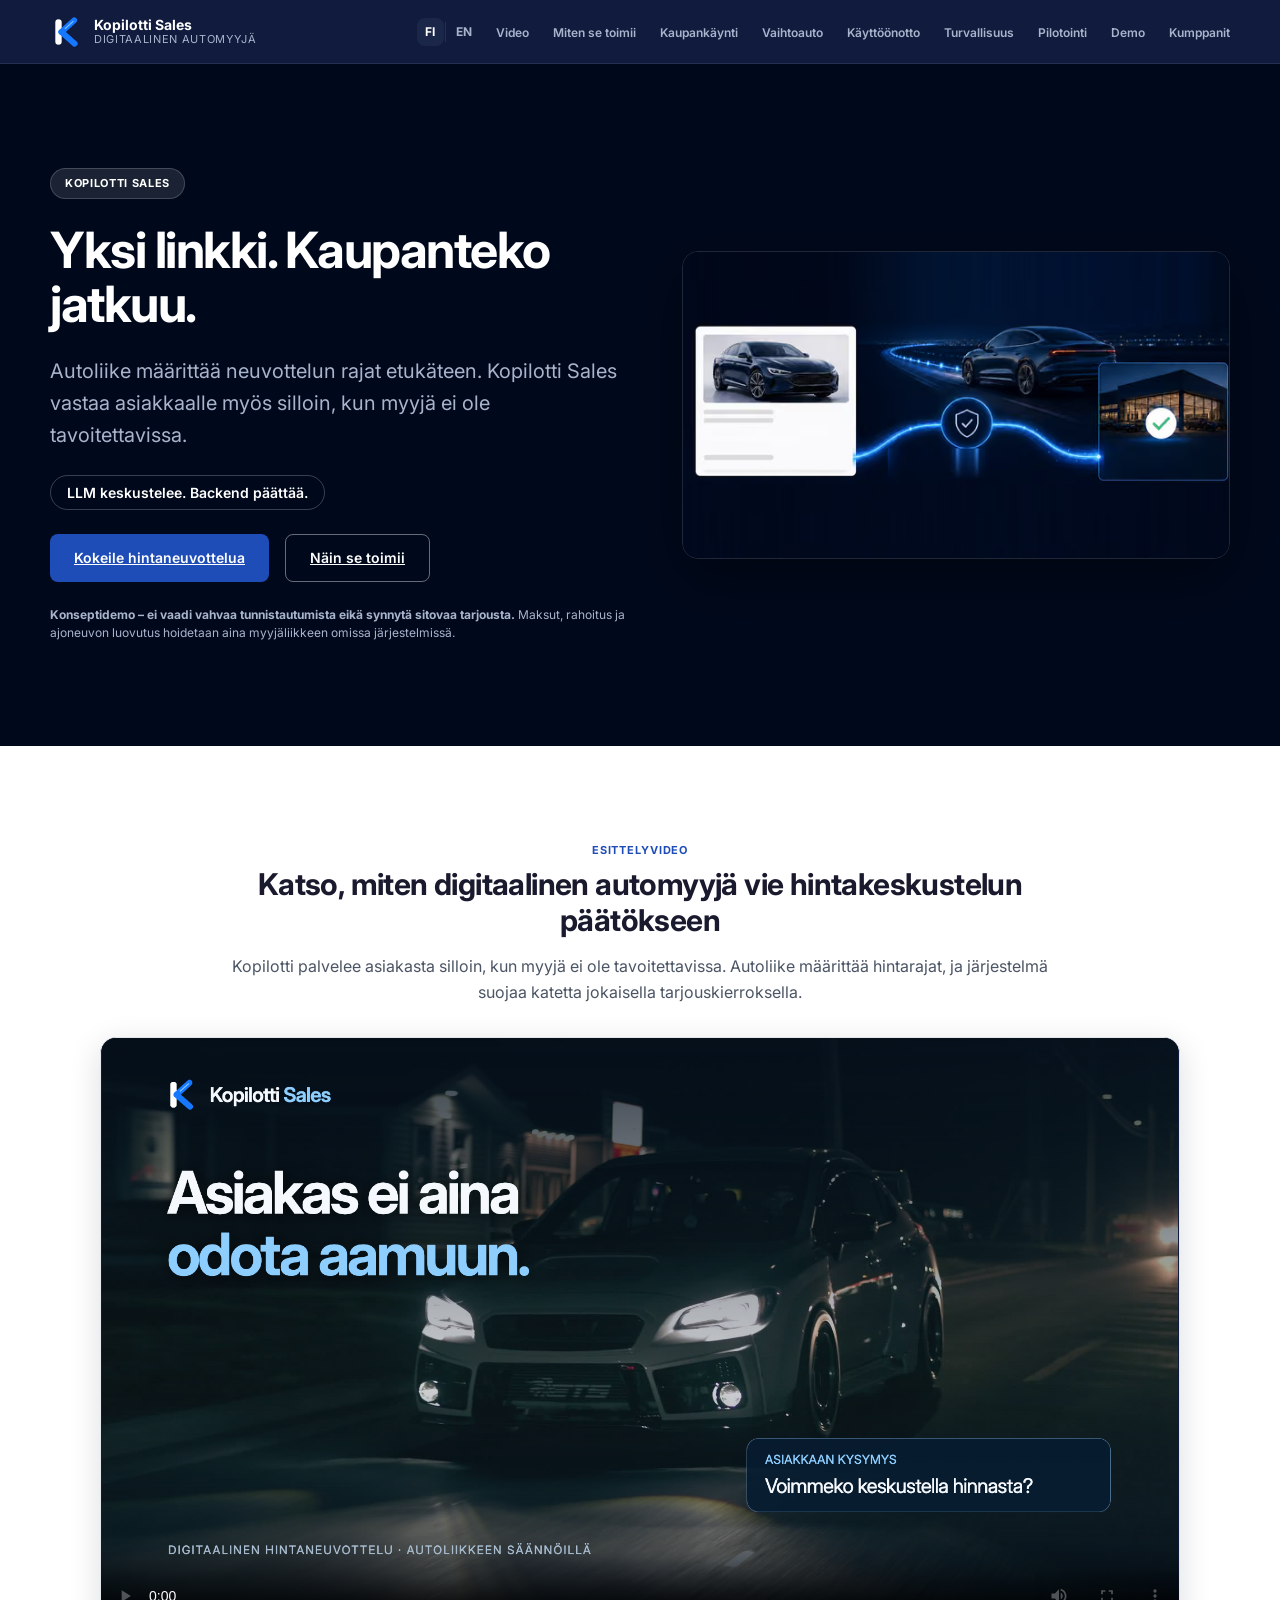
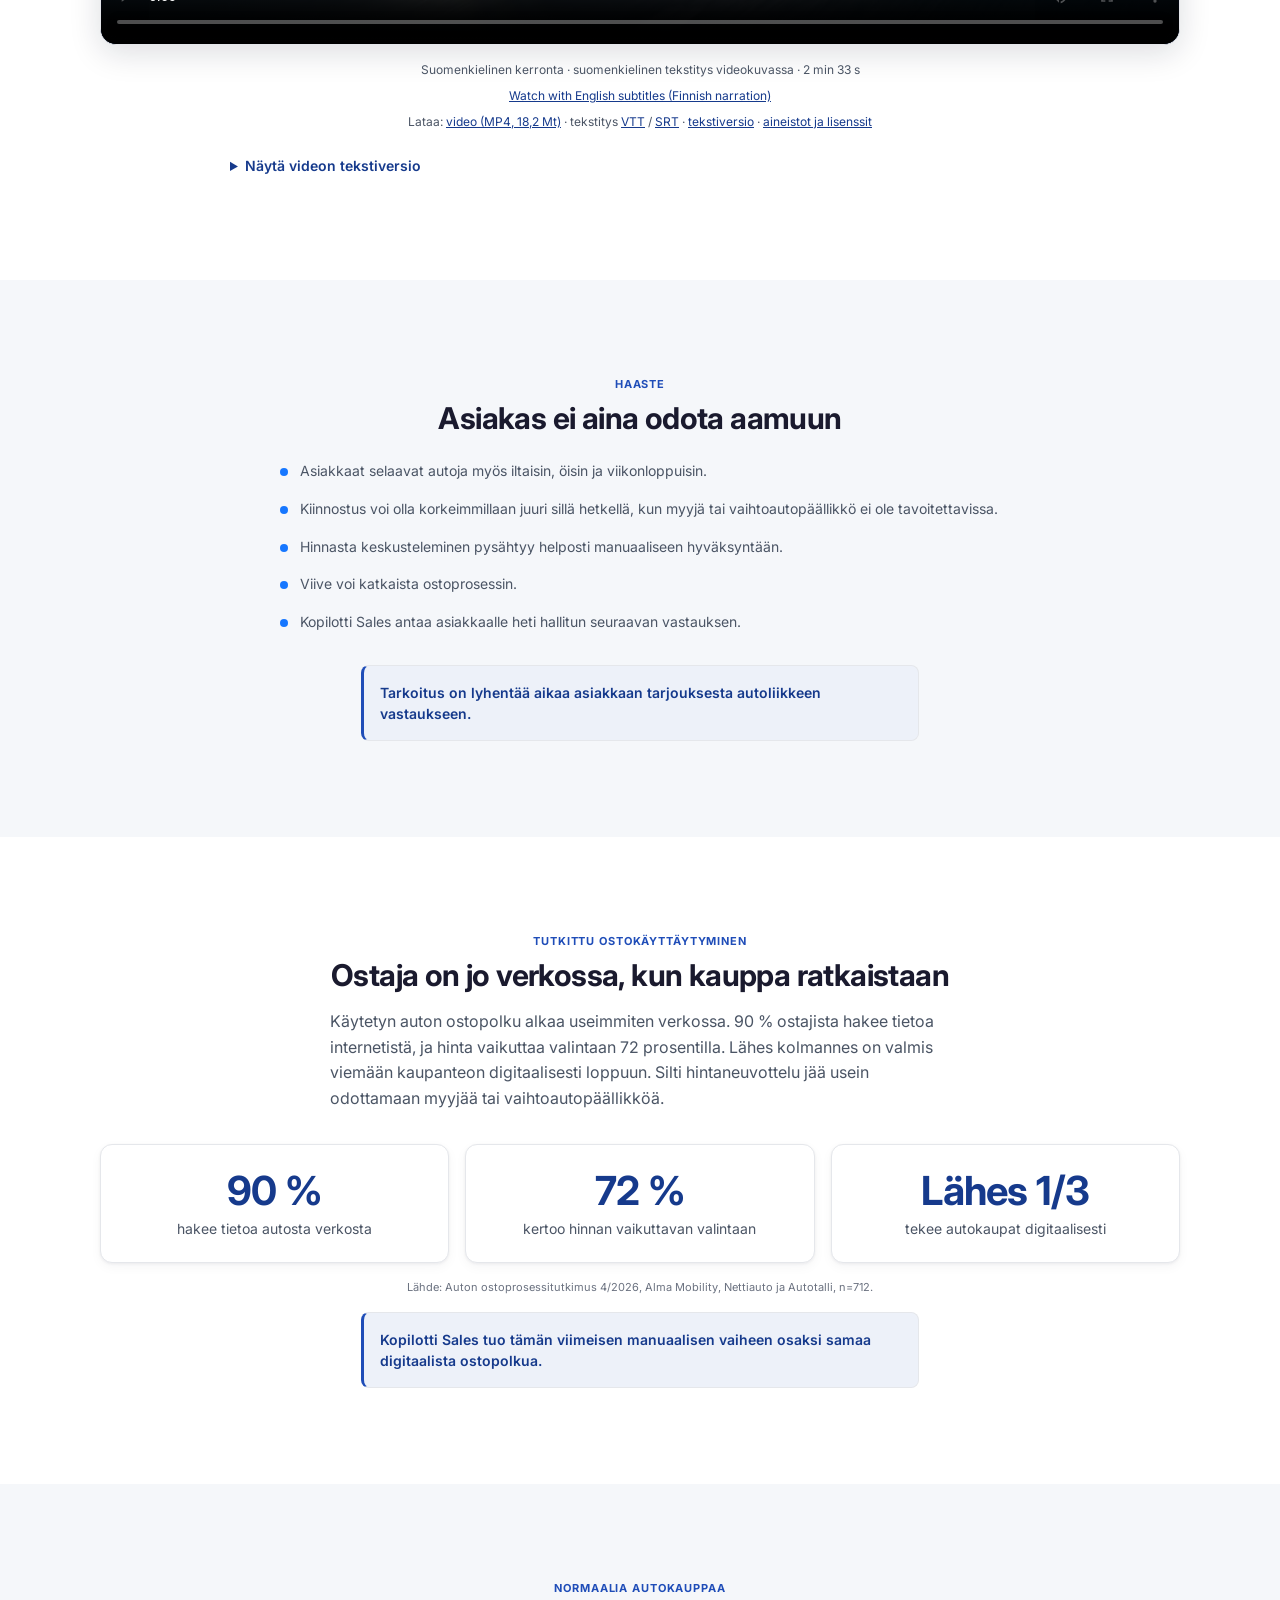
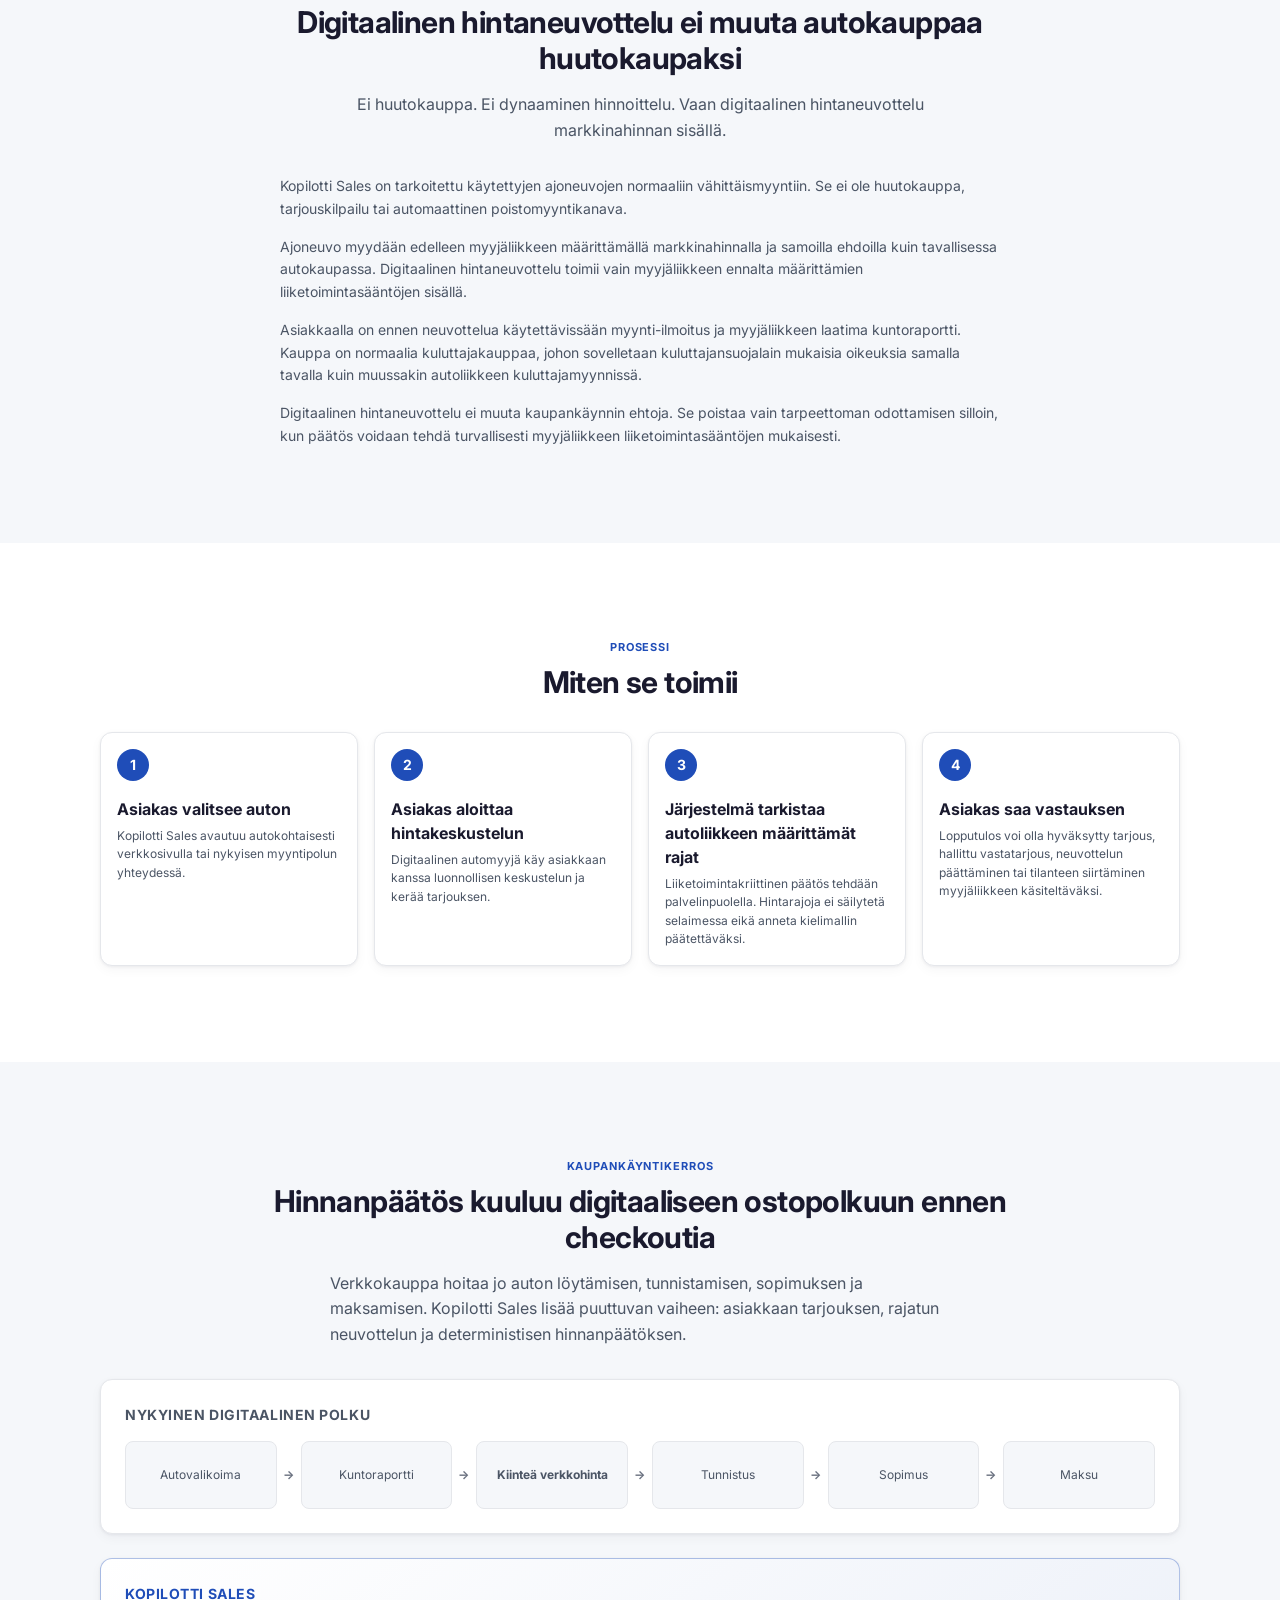
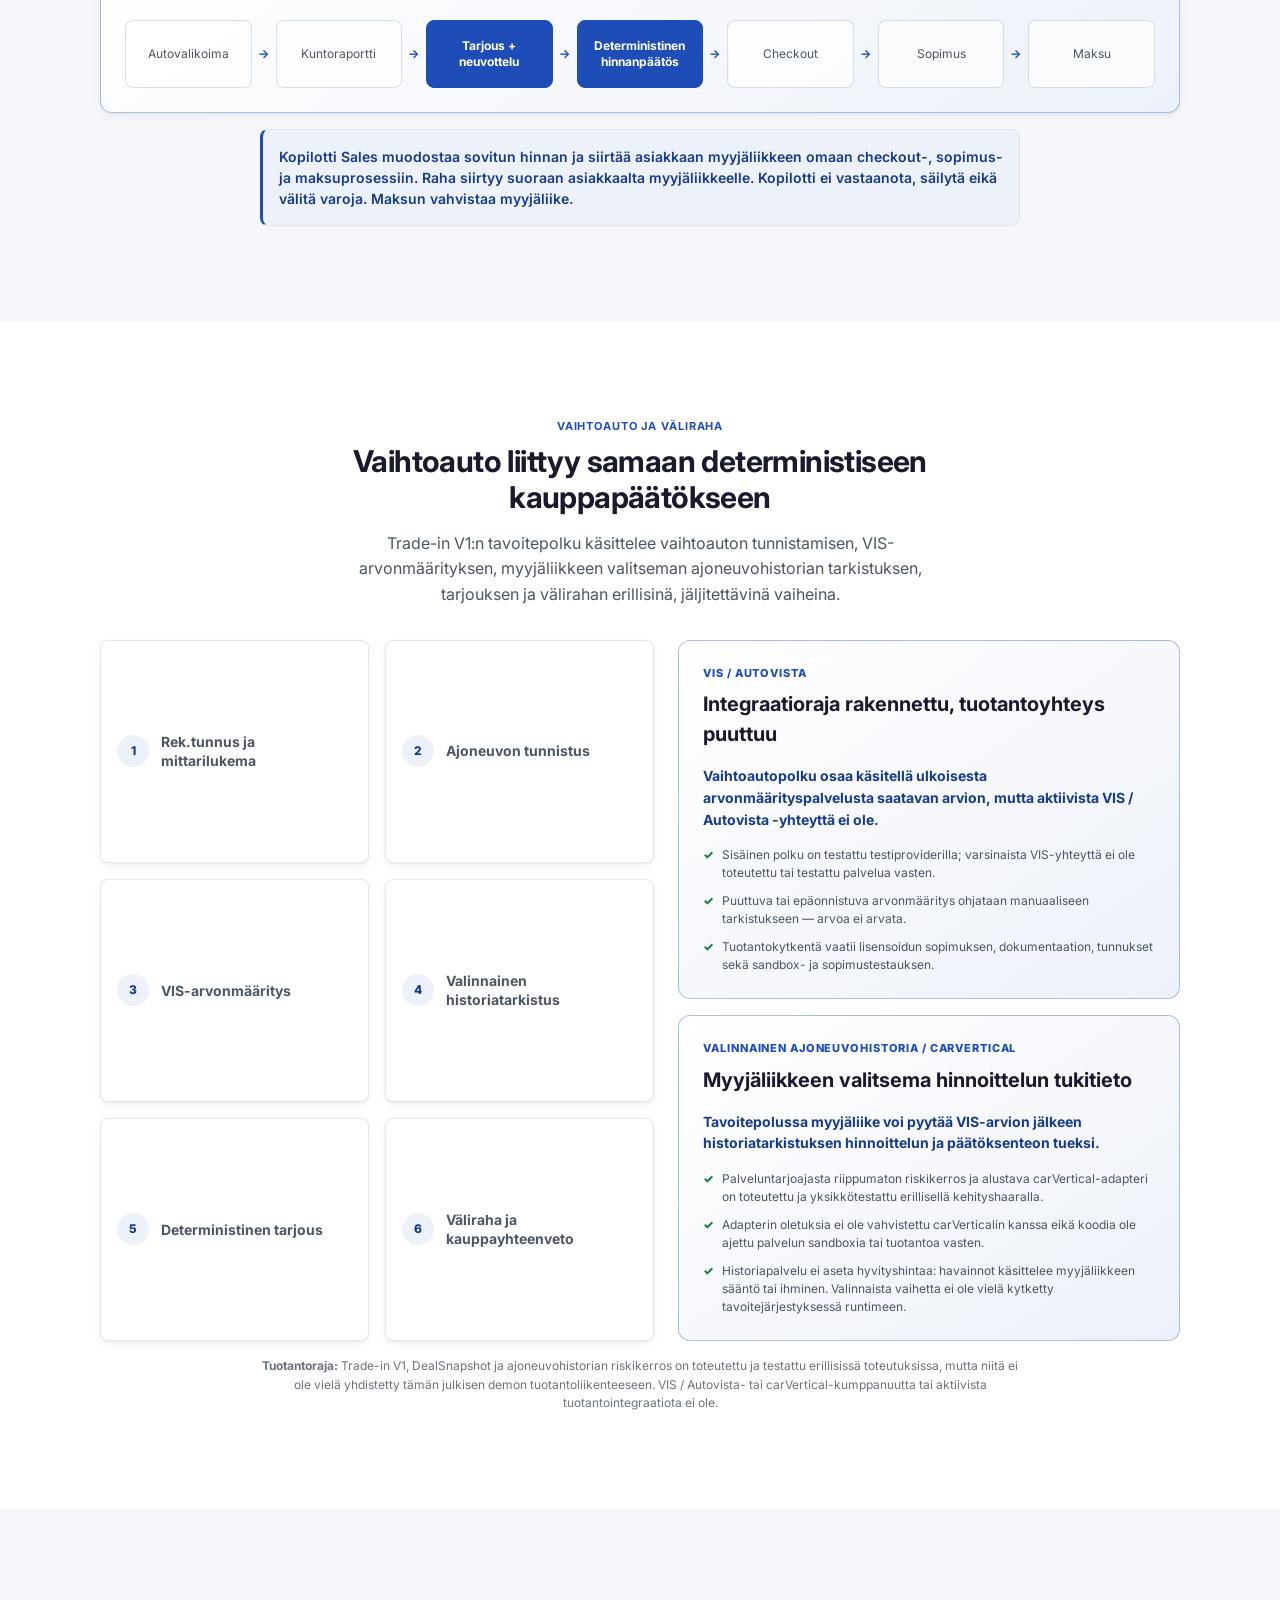
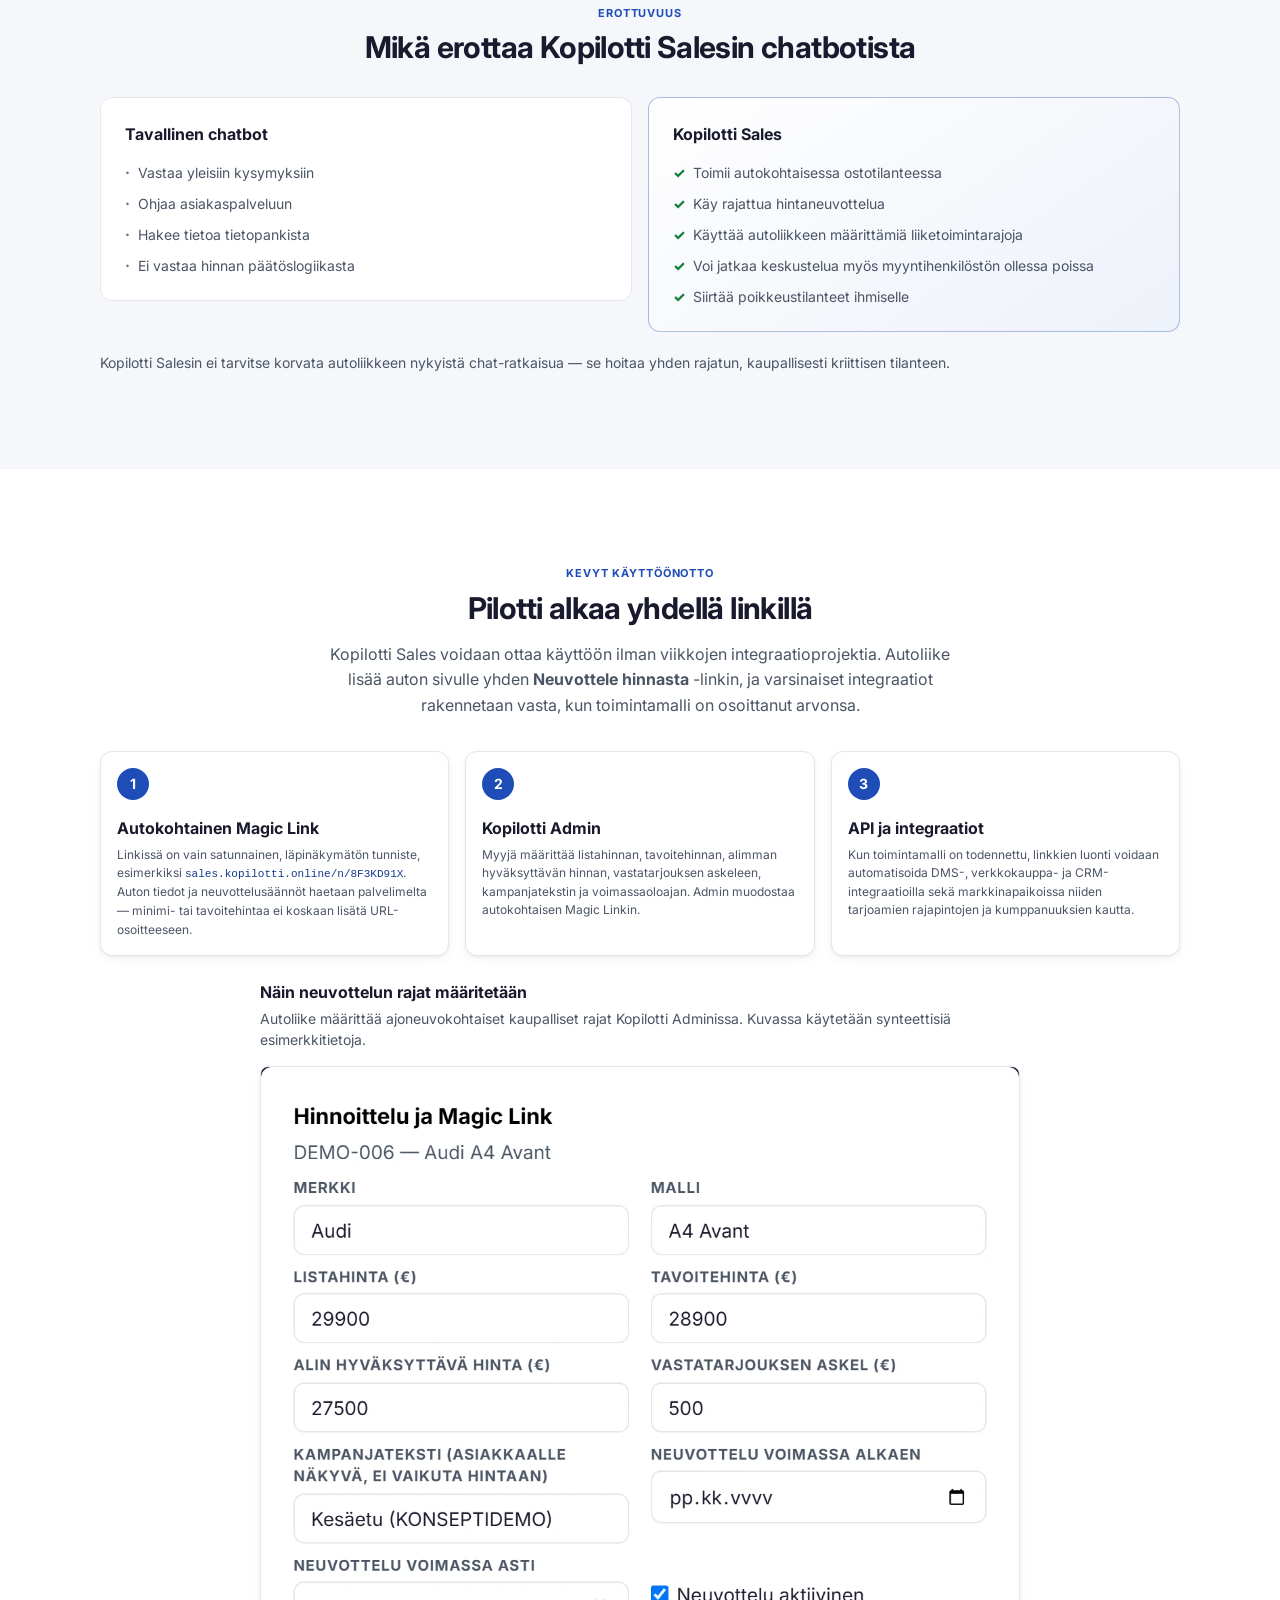
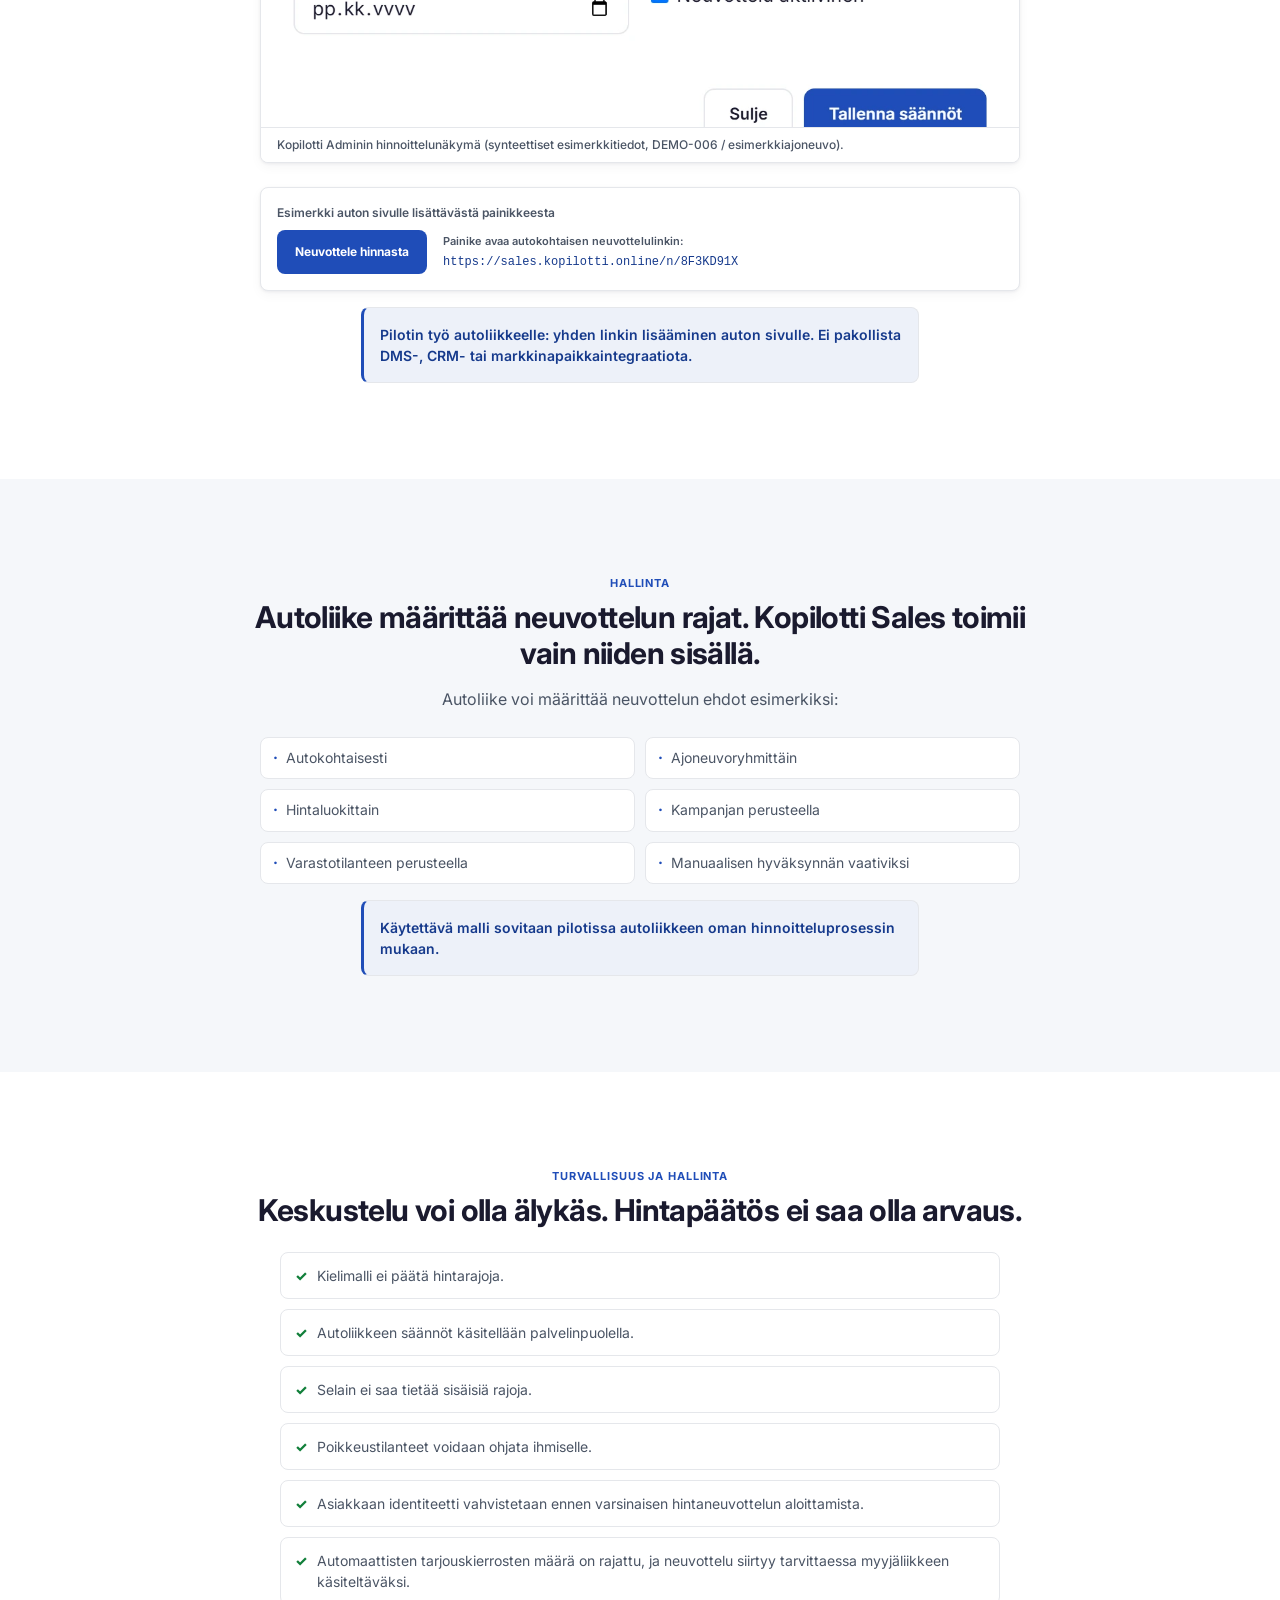
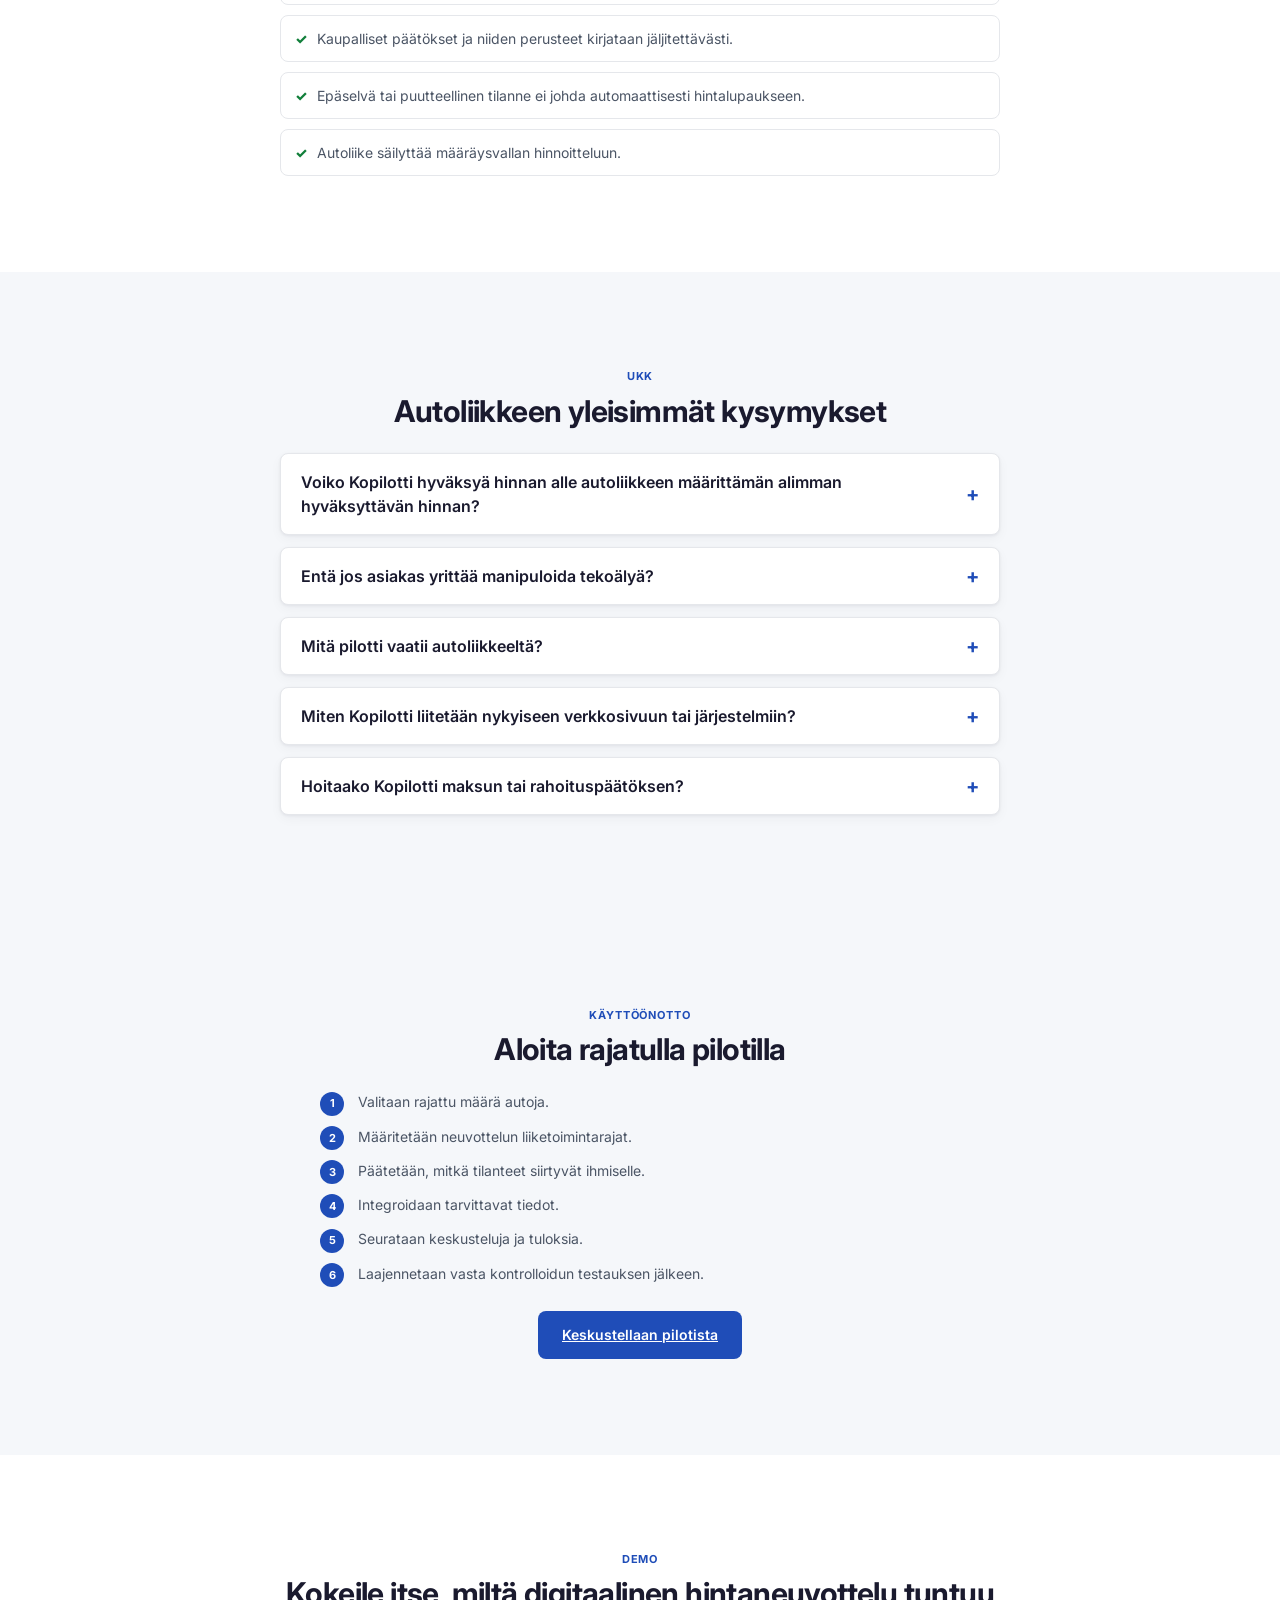
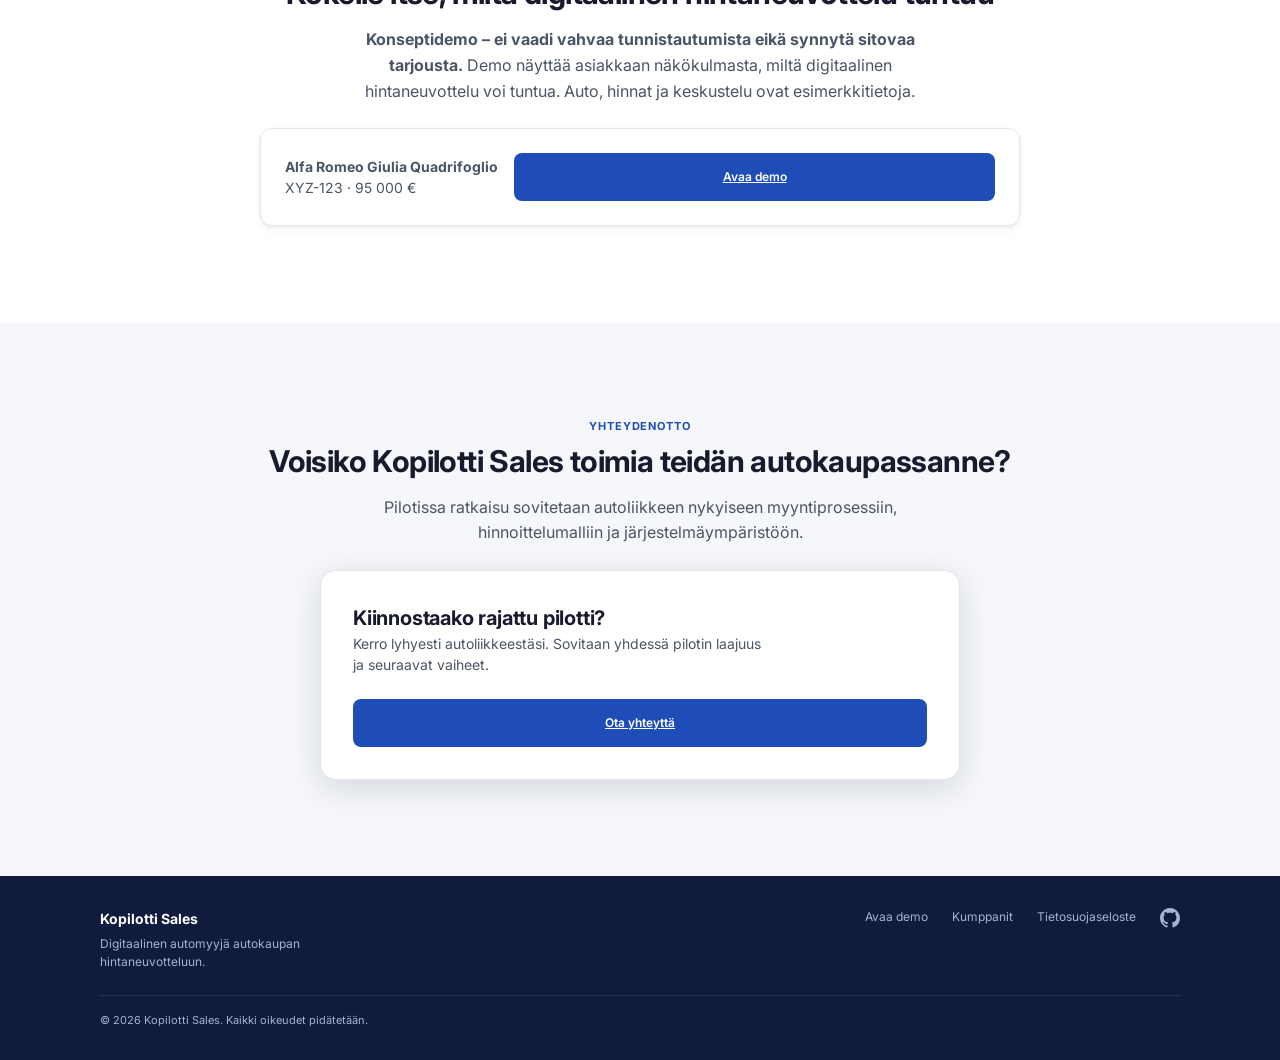
==== commit 104d8abe: "Update Sales presentation video to 2026-09-30 version - FI homepage plays the Finnish-subtitled MP4," ====
--- a/index.html
+++ b/index.html
@@ -98,36 +98,27 @@
         <p class="section-intro">Kopilotti palvelee asiakasta silloin, kun myyjä ei ole tavoitettavissa. Autoliike määrittää hintarajat, ja järjestelmä suojaa katetta jokaisella tarjouskierroksella.</p>
         <div class="sales-video-frame">
           <video class="sales-video" controls preload="metadata" playsinline width="1920" height="1080"
-                 poster="assets/kopilotti-sales-video-poster-2026-09.jpg" aria-describedby="salesVideoNote">
-            <source src="assets/kopilotti-sales-esittelyvideo-2026-09.mp4" type="video/mp4">
-            <track kind="captions" src="assets/kopilotti-sales-esittelyvideo-2026-09.fi.vtt" srclang="fi" label="Suomi">
-            <p>Selaimesi ei toista tätä videota. <a href="assets/kopilotti-sales-esittelyvideo-2026-09.mp4" download>Lataa video (MP4)</a>.</p>
+                 poster="assets/kopilotti-sales-video-poster-2026-09-30.png" aria-describedby="salesVideoNote">
+            <source src="assets/kopilotti-sales-esittelyvideo-2026-09-30.fi.mp4" type="video/mp4">
+            <p>Selaimesi ei toista tätä videota. <a href="assets/kopilotti-sales-esittelyvideo-2026-09-30.fi.mp4" download>Lataa video (MP4)</a>.</p>
           </video>
         </div>
-        <p id="salesVideoNote" class="sales-video-note">Suomenkielinen kerronta · englanninkielinen tekstitys · fiktiivinen konseptidemo · 2 min 37 s</p>
+        <p id="salesVideoNote" class="sales-video-note">Suomenkielinen kerronta · suomenkielinen tekstitys videokuvassa · 2 min 33 s</p>
+        <p class="sales-video-links"><a href="en/#sales-video" hreflang="en" lang="en">Watch with English subtitles (Finnish narration)</a></p>
+        <p class="sales-video-links">Lataa: <a href="assets/kopilotti-sales-esittelyvideo-2026-09-30.fi.mp4" download>video (MP4, 18,2 Mt)</a> · tekstitys <a href="assets/kopilotti-sales-esittely-2026-09-30.fi.vtt" download>VTT</a> / <a href="assets/kopilotti-sales-esittely-2026-09-30.fi.srt" download>SRT</a> · <a href="https://github.com/mikko-lab/kopilotti-sales-demo/blob/main/docs/esittelyvideo-2026-09-30.fi.md">tekstiversio</a> · <a href="https://github.com/mikko-lab/kopilotti-sales-demo/blob/main/docs/esittelyvideo-2026-09-30-credits.md">aineistot ja lisenssit</a></p>
         <details class="sales-video-transcript">
-          <summary>Näytä videon litterointi</summary>
+          <summary>Näytä videon tekstiversio</summary>
           <div class="sales-video-transcript-body">
-            <h3>Yksi linkki. Kaupanteko jatkuu.</h3>
-            <p>Asiakas ei aina odota aamuun. Kopilotti jatkaa kaupantekoa myös illalla ja viikonloppuna. Tekoäly hoitaa keskustelun. Autoliikkeen omat säännöt ratkaisevat hinnan.</p>
-            <h3>Asiakas löytää kiinnostavan auton</h3>
-            <p>Asiakas löytää autoliikkeen sivulta kiinnostavan Alfa Romeon. Auton hinta on yhdeksänkymmentäviisi tuhatta euroa.</p>
-            <h3>Neuvottelu alkaa auton omalta sivulta</h3>
-            <p>Auton omalla sivulla asiakas valitsee: Neuvottele hinnasta. Kopilotti avautuu heti ja tunnistaa valitun auton.</p>
-            <h3>Kuntotiedot ennen hintaa</h3>
-            <p>Ennen hintakeskustelua asiakas käy läpi auton kuntotiedot. Hintarajat säilyvät suojattuina palvelimella. Tekoäly ei näe niitä, eikä voi ohittaa niitä.</p>
-            <h3>Ensimmäinen tarjous ei pudota alarajalle</h3>
-            <p>Asiakas tarjoaa autosta yhdeksänkymmentä tuhatta euroa. Kopilotti ei paljasta alinta sallittua hintaa, eikä hyväksy tarjousta suoraan. Vastatarjous on yhdeksänkymmentäkolme tuhatta viisisataa euroa.</p>
-            <h3>Sales vie keskustelun päätökseen</h3>
-            <p>Seuraavaksi asiakas tarjoaa yhdeksänkymmentäyksi tuhatta sata euroa. Kopilotti vastaa: yhdeksänkymmentäkaksi tuhatta viisisataa euroa. Asiakas hyväksyy.</p>
-            <h3>2 500 € suojattua katetta</h3>
-            <p>Autoliikkeen alin sallittu hinta on yhdeksänkymmentä tuhatta euroa. Kopilotti ei pidä sitä tavoitehintana. Lopullinen hinta on kaksi tuhatta viisisataa euroa tämän rajan yläpuolella.</p>
-            <h3>Rahoitus ja vaihtoauto samaan ostopolkuun</h3>
-            <p>Kun hinnasta on sovittu, asiakas voi valita maksutavan tai pyytää rahoitusvaihtoehtoa. Mahdollinen vaihtoauto voidaan arvioida VIS-tietojen avulla. CarVertical voidaan liittää mukaan valinnaiseksi ajoneuvohistorian lähteeksi. Lopullisen vaihtoautohinnan ja rahoituspäätöksen tekee aina autoliike tai sen rahoituskumppani.</p>
-            <h3>Valmis kauppayhteenveto myyjäliikkeelle</h3>
-            <p>Sovittu hinta ja keskustelun vaiheet tallennetaan yhteenvetoon. Sen jälkeen autoliike hoitaa asiakkaan tunnistamisen, sopimuksen ja maksamisen omissa järjestelmissään. Maksu menee suoraan autoliikkeelle.</p>
-            <h3>Digitaalinen automyyjä. Autoliikkeen säännöillä.</h3>
-            <p>Kopilotti ei ole tavallinen keskustelubotti. Se on digitaalinen automyyjä, joka palvelee kaikkina vuorokauden aikoina. Silti kaupallinen päätösvalta säilyy autoliikkeellä.</p>
+            <p>Asiakas ei aina odota aamuun. Kiinnostava auto on löytynyt. Mutta yksi kysymys on vielä auki. Voimmeko keskustella hinnasta?</p>
+            <p>Kopilotti Sales tuo hintaneuvottelun osaksi autoliikkeen digitaalista myyntipolkua. Asiakas tutustuu autoon ja kuntotietoihin. Auton omalta sivulta hän siirtyy tekemään tarjouksen.</p>
+            <p>Tekoäly auttaa keskustelussa. Kaupallisen päätöksen tekevät autoliikkeen ennalta määrittämät säännöt. Liikkeen sisäisiä hintarajoja ei anneta kielimallille eikä asiakkaan selaimelle. Päätösvalta säilyy autoliikkeellä.</p>
+            <p>Tarjous voi johtaa hyväksyntään, vastatarjoukseen tai neuvottelun päättämiseen. Kun tilanne vaatii harkintaa, asia ohjataan ihmiselle. Epäselvää tilannetta ei ratkaista arvaamalla.</p>
+            <p>Projektissa on edetty myös hyväksynnän jälkeiseen tilanhallintaan. Uudessa, testatussa toteutuksessa sovittu hinta, varaus ja kaupan tila tallentuvat yhtenä kokonaisuutena. Jos tallennus epäonnistuu, kokonaisuus perutaan. Testattu käsittely estää saman auton ristiriitaiset varaukset. Myöskään saman pyynnön toistaminen ei luo uutta kauppaa. Tätä uutta käsittelypolkua ei vielä ole kytketty julkiseen demoon.</p>
+            <p>Sovittu hinta ja tarjousten vaiheet voidaan koota myyjäliikkeen käsiteltäväksi. Liikekohtainen yhteenvetorajapinta on toteutettu. Sen myyjänäkymä ja automaattinen yhteystietojen välitys ovat vielä kehitystyötä.</p>
+            <p>Sovittu hinta ei vielä tarkoita maksettua tai luovutettua autoa. Myyjäliike hoitaa sopimuksen, maksun vahvistamisen ja luovutuksen. Kopilotti ei käsittele asiakkaan varoja eikä tee rahoituspäätöksiä.</p>
+            <p>Myös vaihtoauton arviointia ja ajoneuvohistorian käsittelyä on kehitetty ja testattu erillisinä kokonaisuuksina. Aktiivisia tuotantoyhteyksiä ulkoisiin arvonmääritys- tai historiapalveluihin ei vielä ole. Ne rakennetaan erikseen sovittavien integraatioiden kautta.</p>
+            <p>Seuraava askel on rajattu pilotti autoliikkeen omassa myyntipolussa. Valitaan autot, sovitaan toimintarajat ja mitataan tulokset.</p>
+            <p>Kopilotti Sales. Yksi linkki. Kaupanteko jatkuu. Keskustellaan pilotista.</p>
           </div>
         </details>
       </div>
--- a/styles/landing.css
+++ b/styles/landing.css
@@ -1149,6 +1149,14 @@
   font-size: var(--text-xs);
   text-align: center;
 }
+.sales-video-links {
+  max-width: 1080px;
+  margin: var(--space-2) auto 0;
+  color: var(--text2);
+  font-size: var(--text-xs);
+  text-align: center;
+}
+.sales-video-links a { color: var(--primary-dark); }
 .sales-video-transcript {
   max-width: 820px;
   margin: var(--space-3) auto 0;
@@ -1175,6 +1183,7 @@
 }
 .sales-video-transcript-body h3:first-child { margin-top: 0; }
 .sales-video-transcript-body p { margin: 0; }
+.sales-video-transcript-body p + p { margin-top: var(--space-2); }
 @media (max-width: 767px) {
   .sales-video-frame { border-radius: var(--radius); }
 }
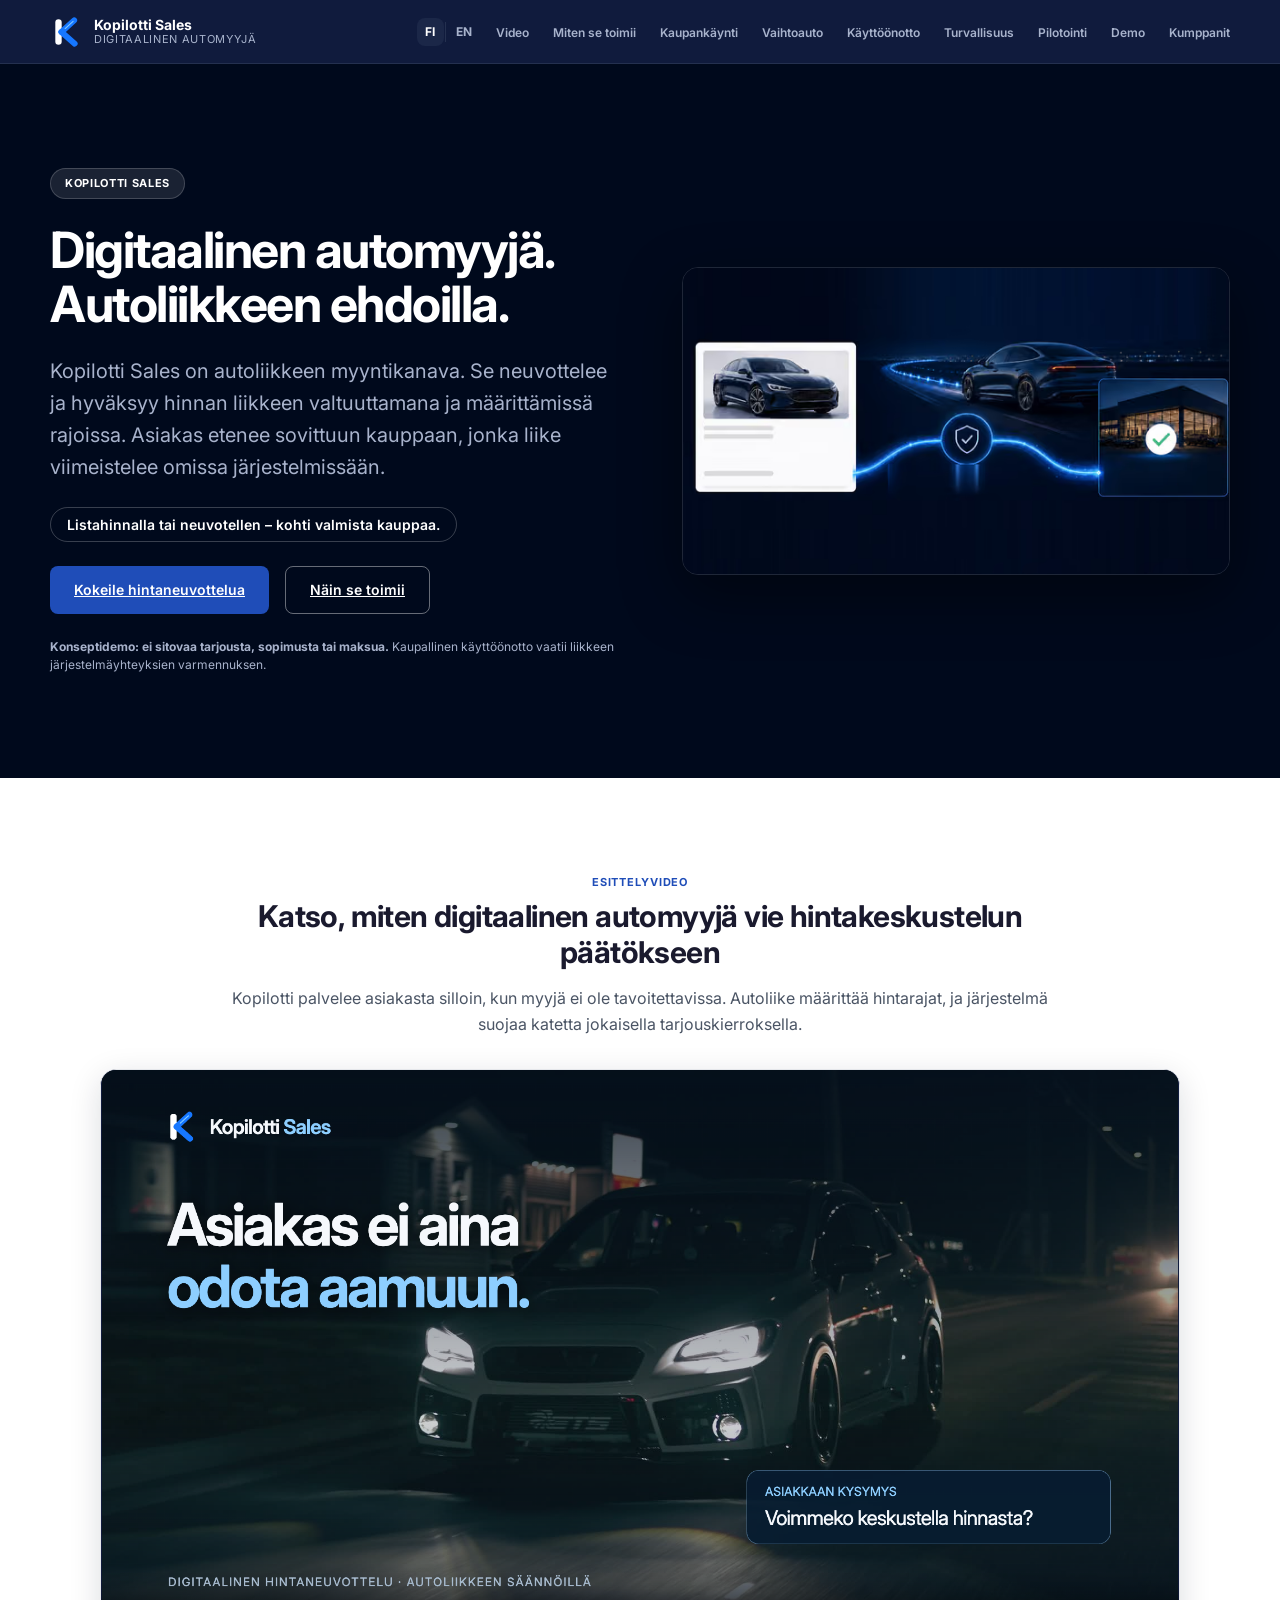
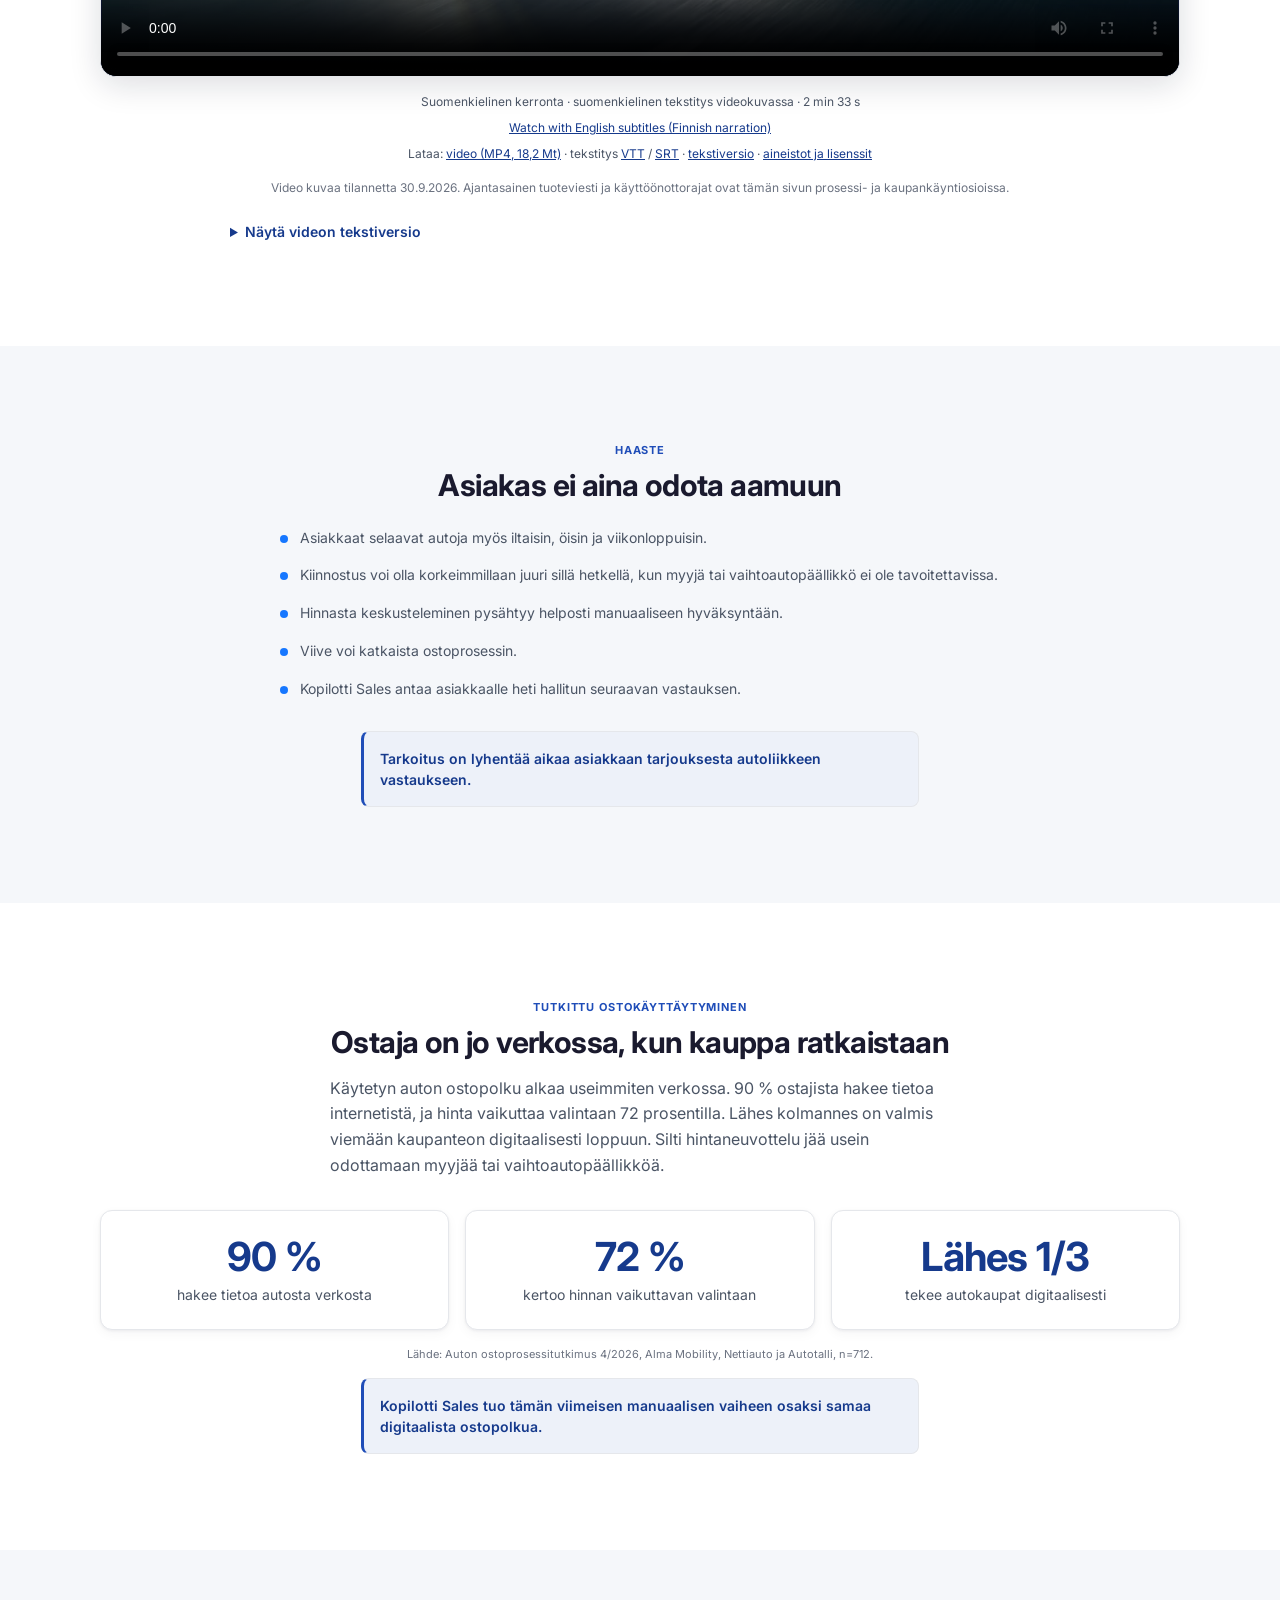
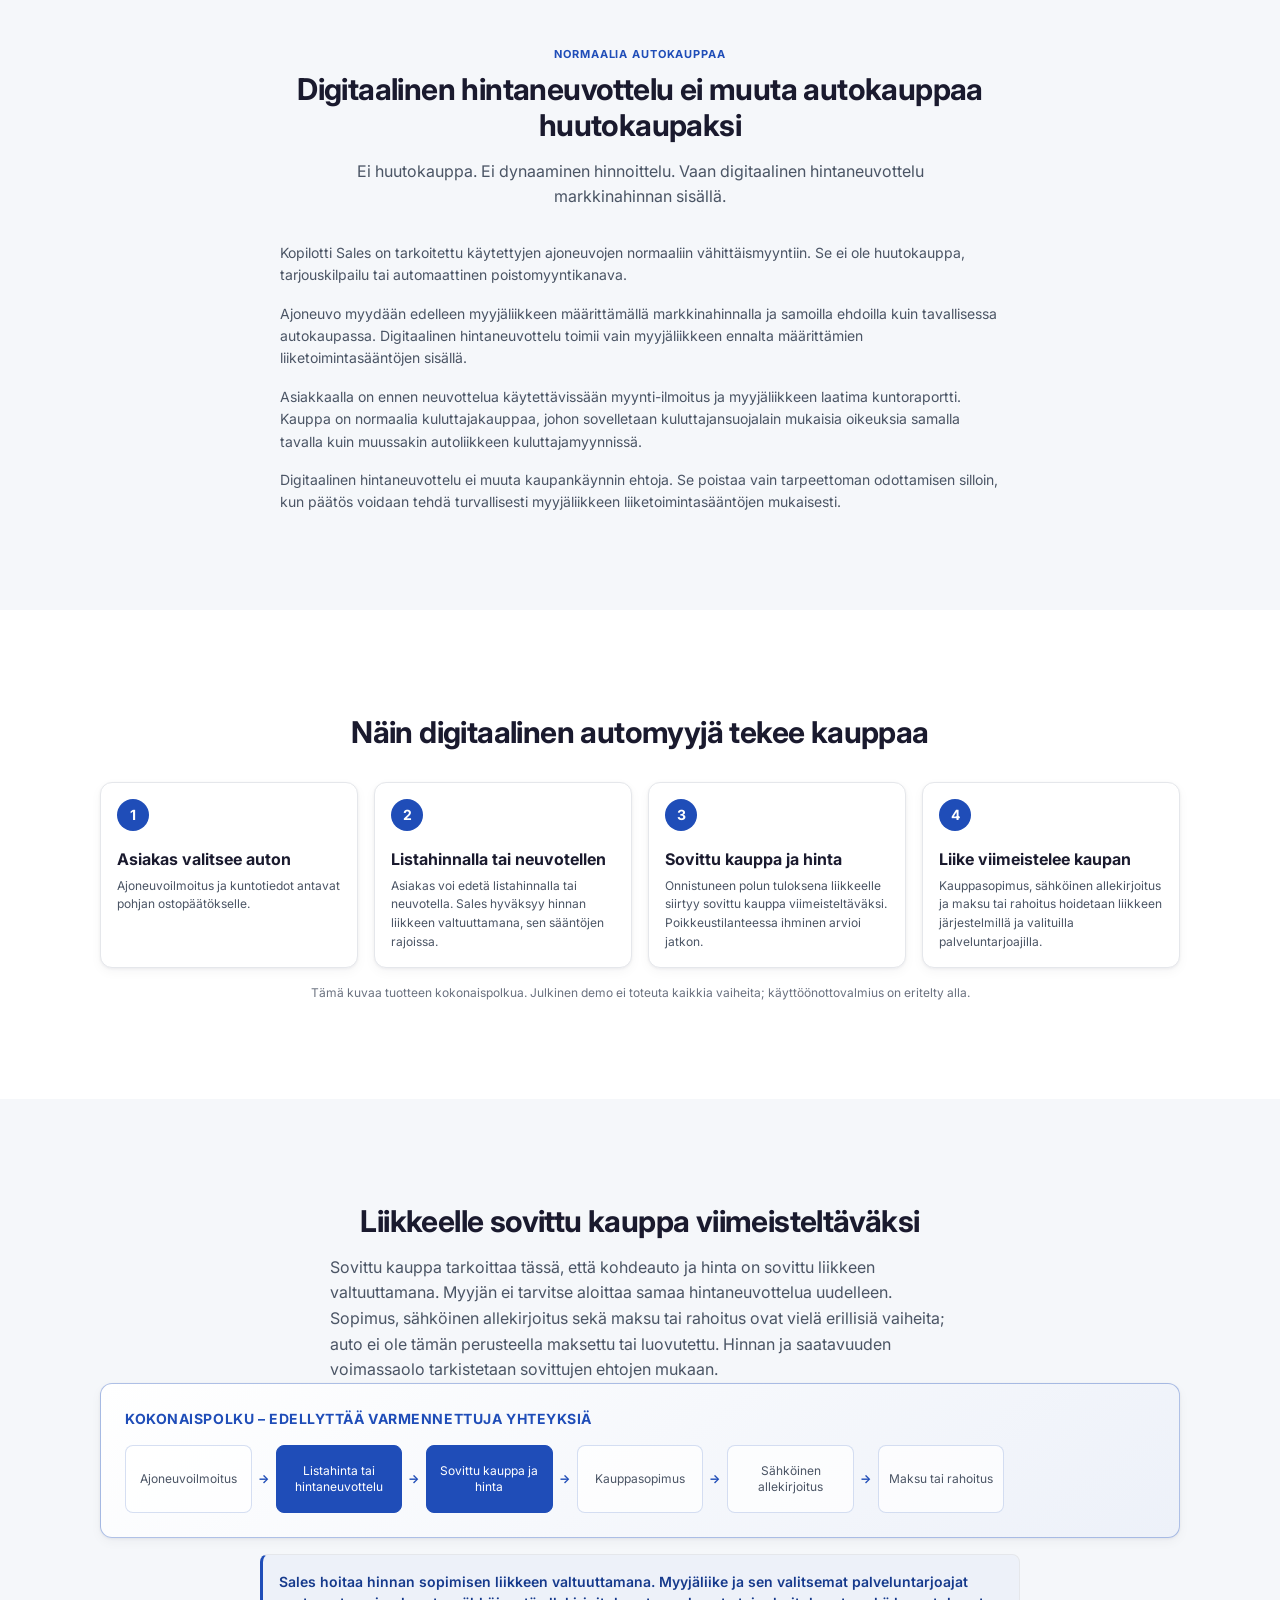
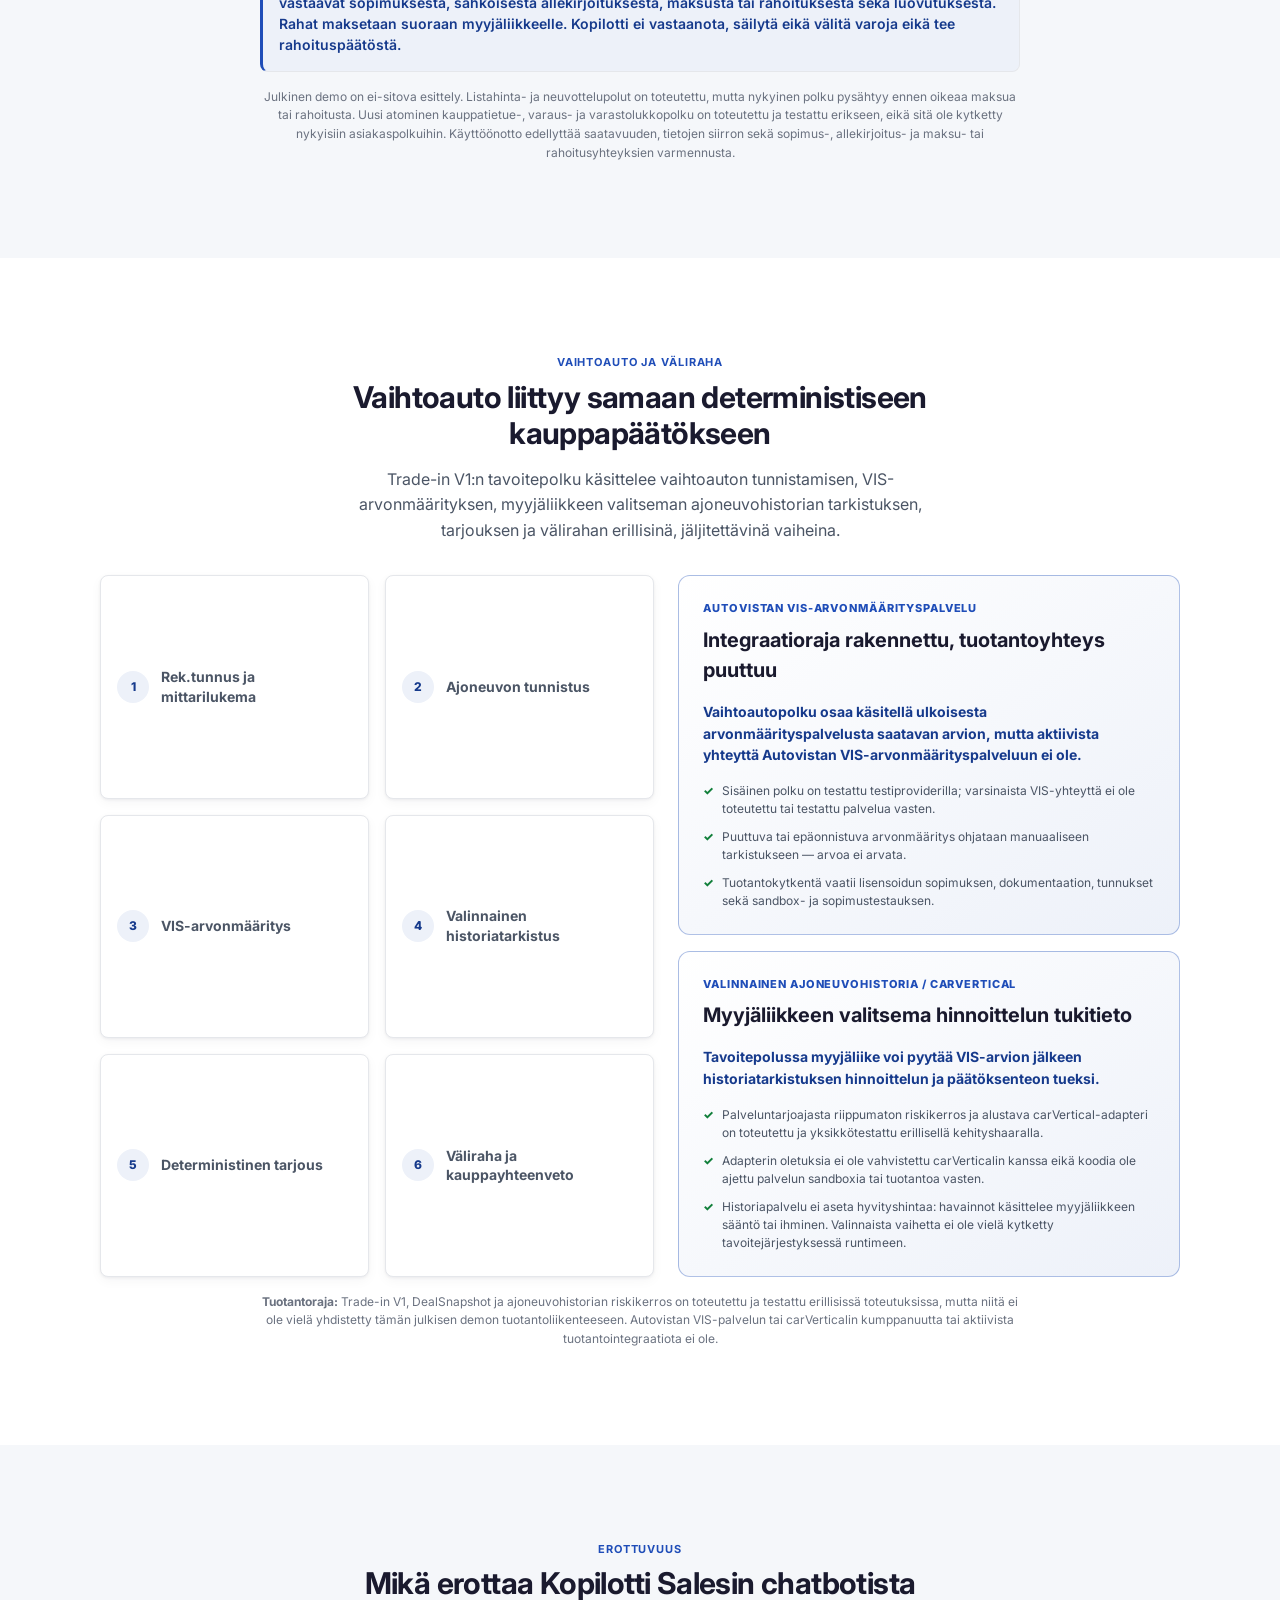
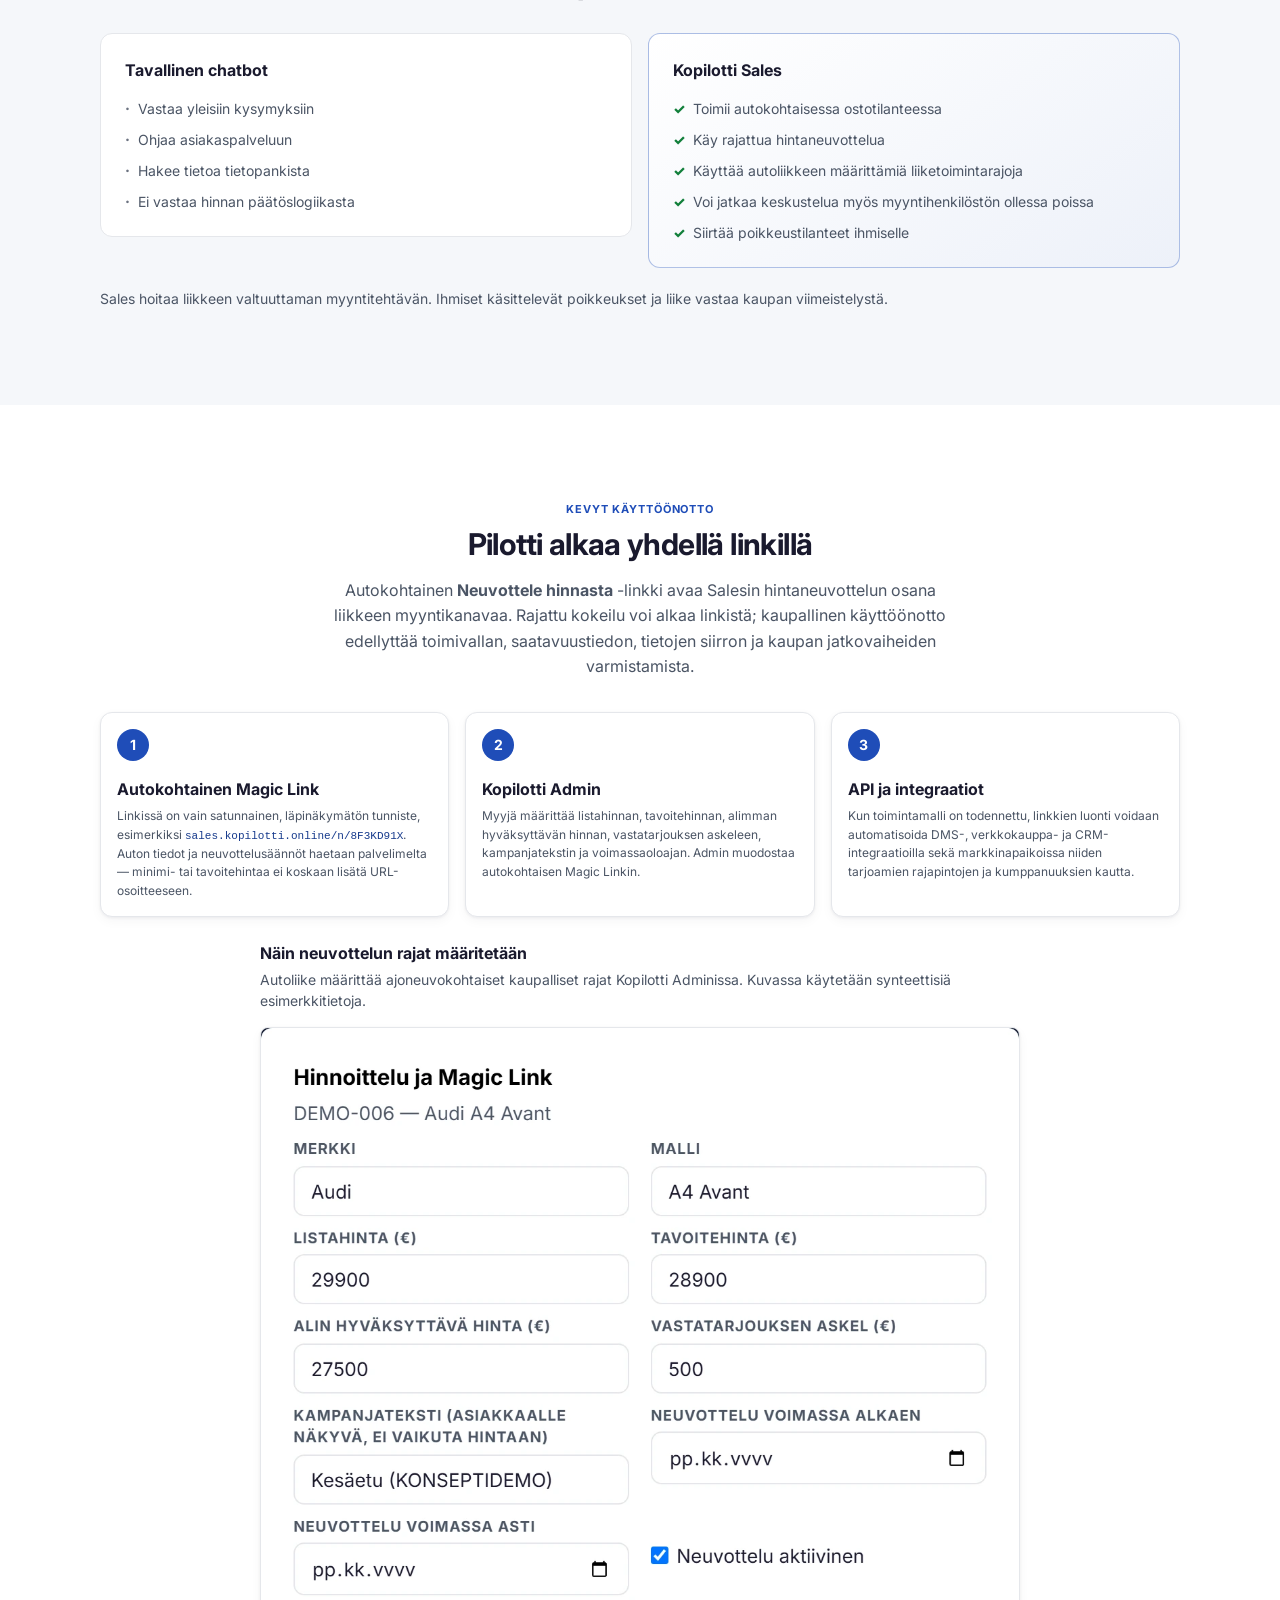
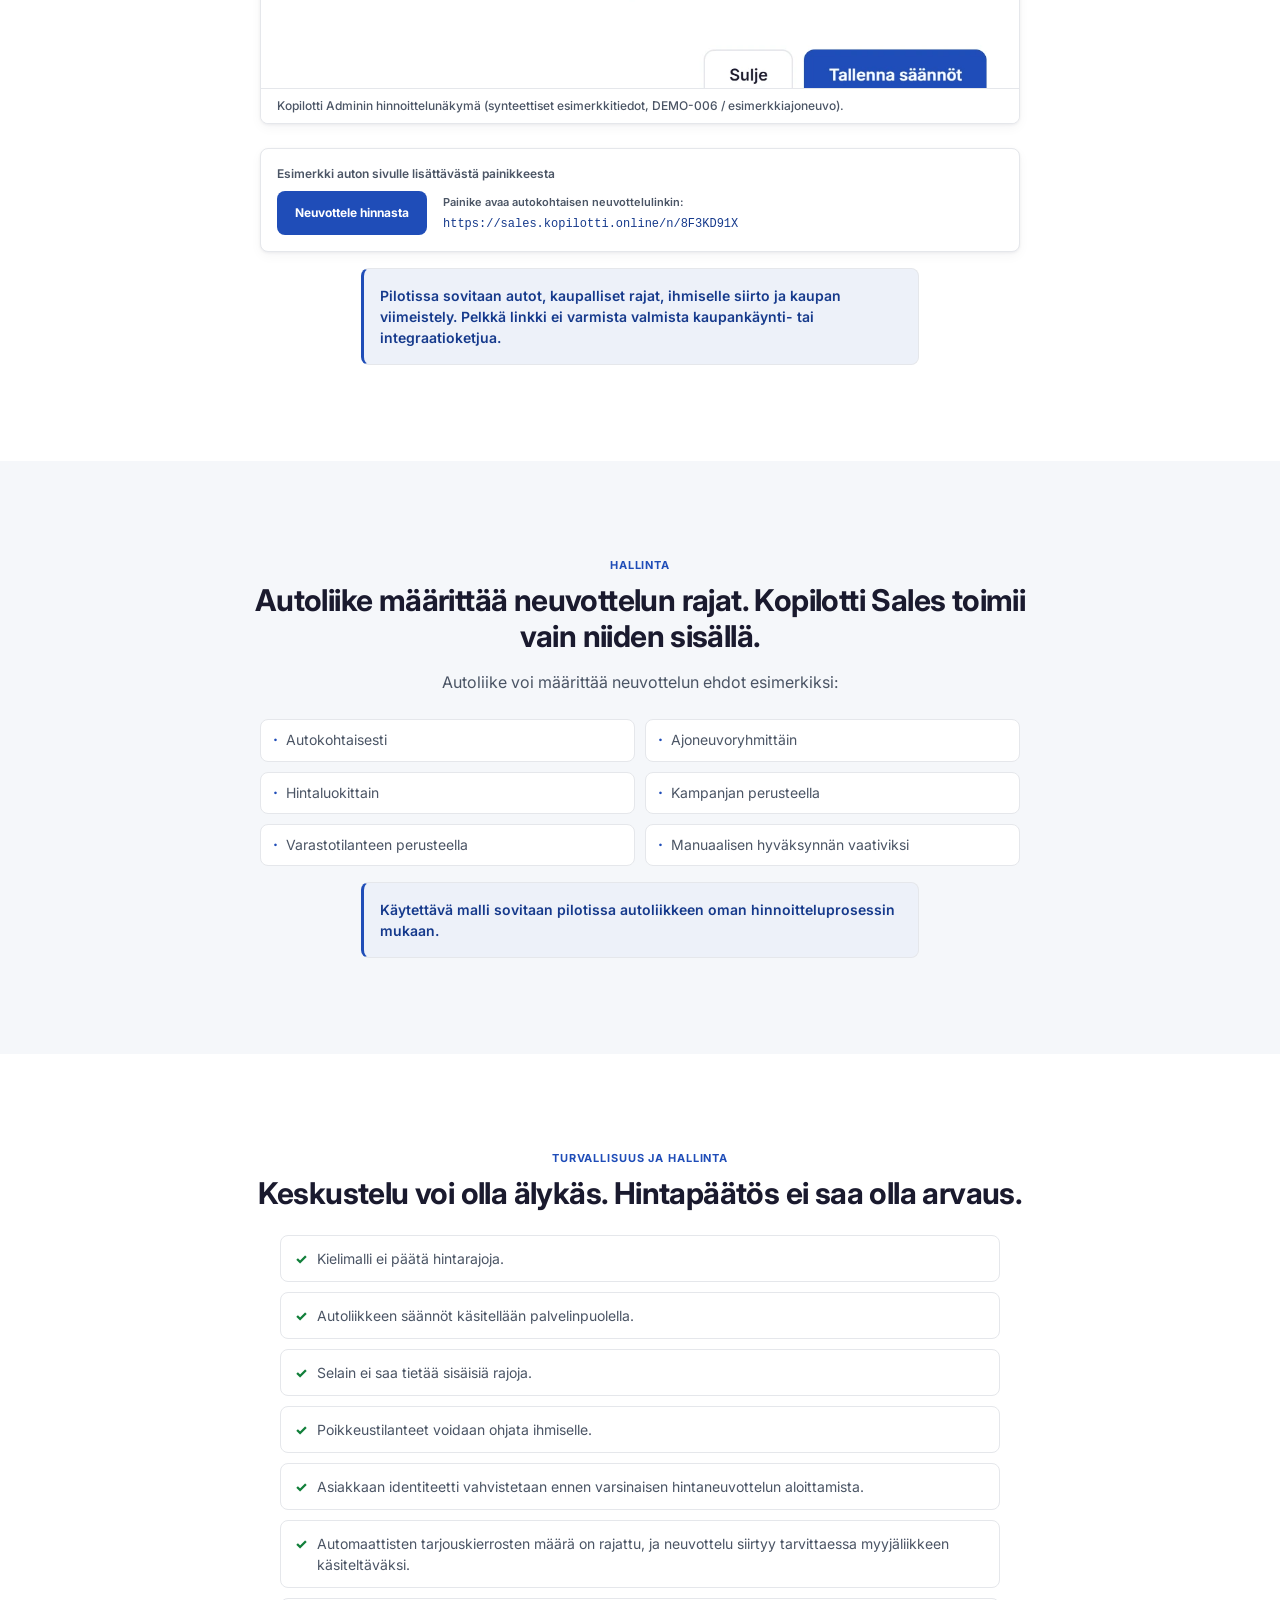
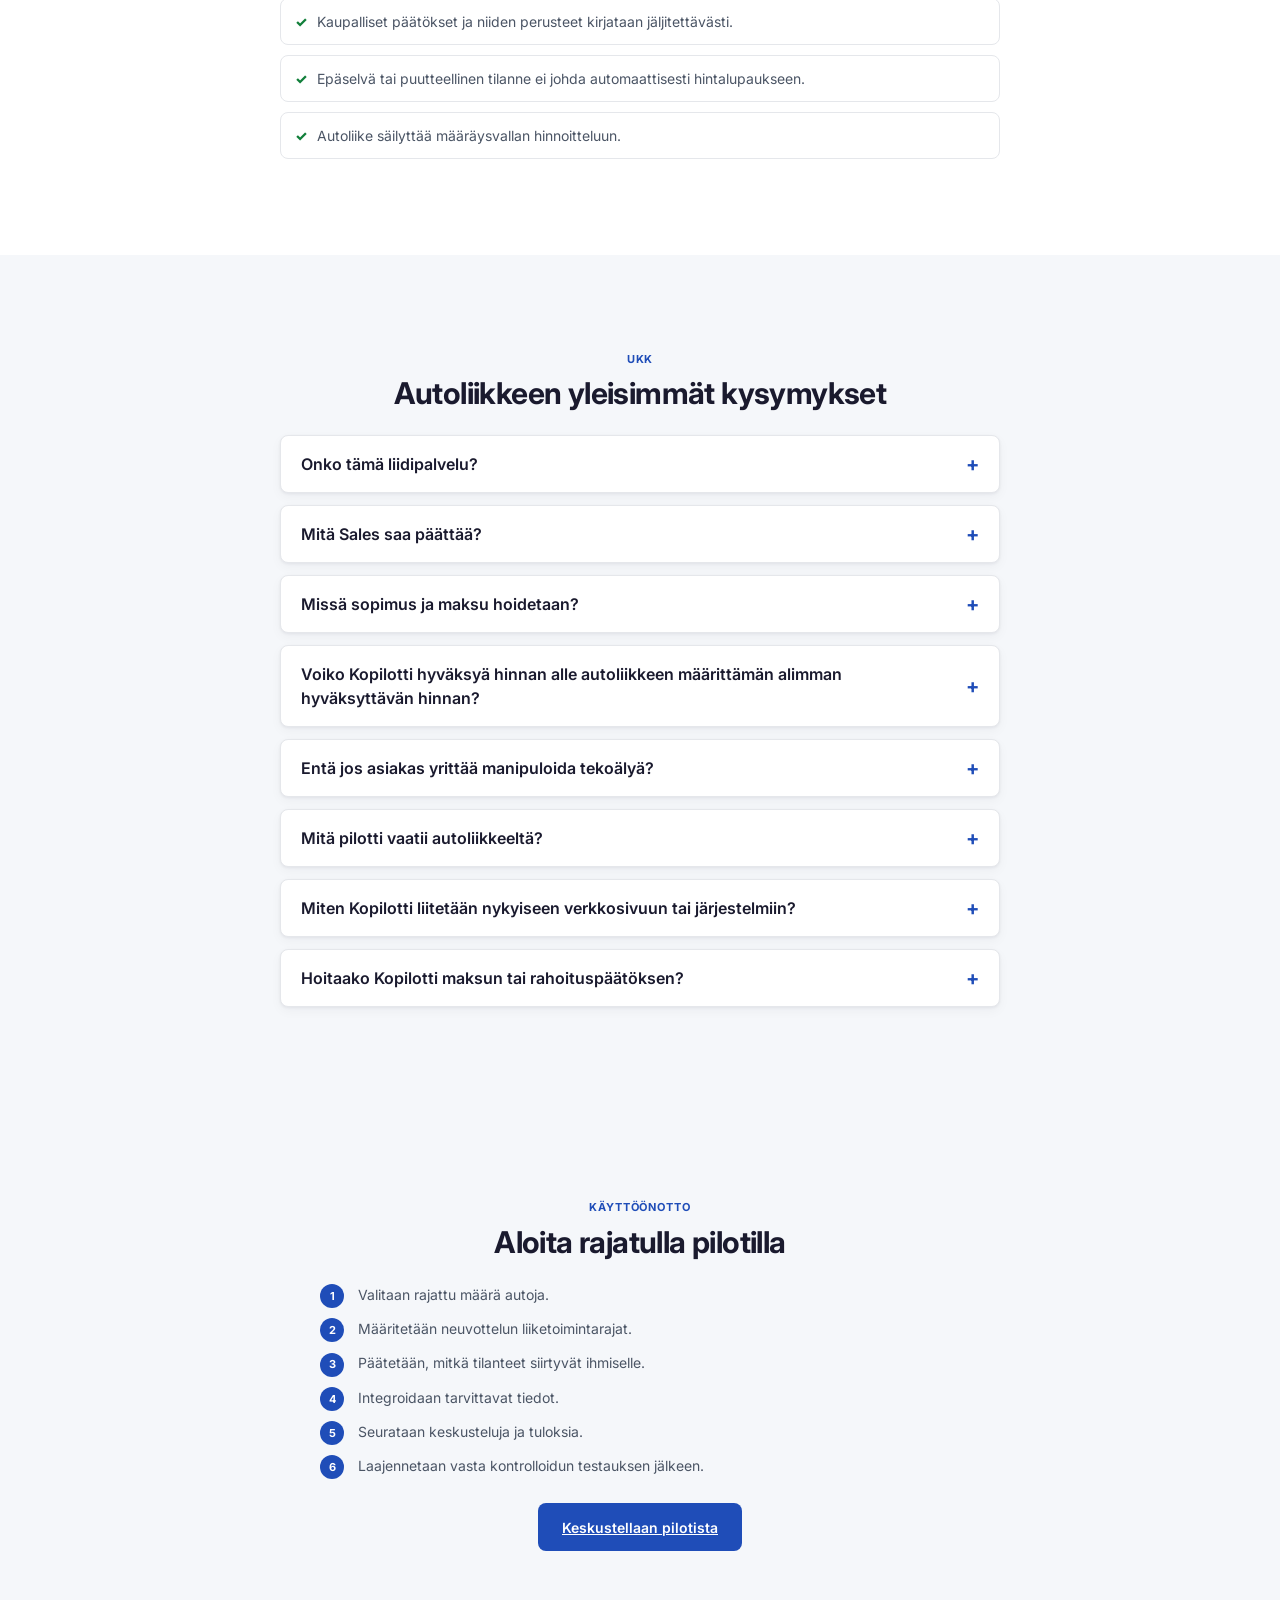
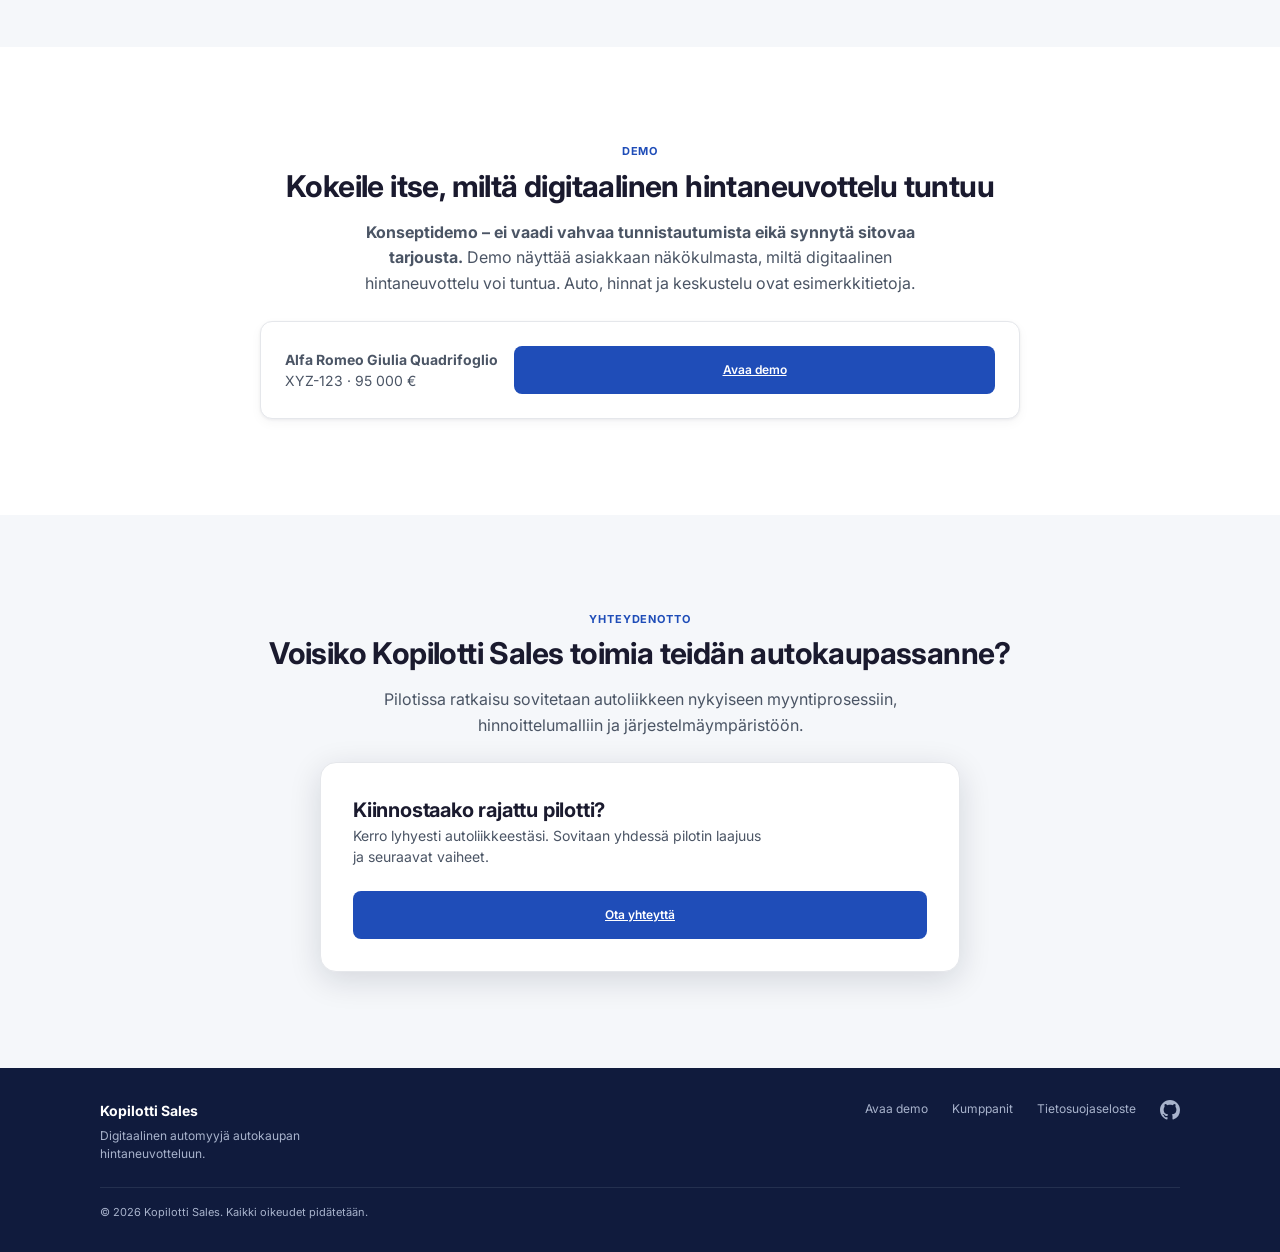
==== commit 9d0c656c: "docs: align public Sales message and partner materials" ====
--- a/index.html
+++ b/index.html
@@ -4,20 +4,20 @@
 <head>
   <meta charset="UTF-8">
   <meta name="viewport" content="width=device-width, initial-scale=1.0">
-  <title>Kopilotti Sales – digitaalinen automyyjä hintaneuvotteluun</title>
-  <meta name="description" content="Kopilotti Sales neuvottelee auton hinnasta asiakkaan kanssa 24/7 autoliikkeen määrittämien rajojen sisällä ja voidaan integroida nykyiseen myyntiprosessiin.">
+  <title>Kopilotti Sales – digitaalinen automyyjä autoliikkeen ehdoilla</title>
+  <meta name="description" content="Kopilotti Sales on digitaalinen automyyjä ja autoliikkeen myyntikanava. Se käy hintaneuvottelun ja hyväksyy hinnan autoliikkeen valtuuttamana, liikkeen määrittämissä rajoissa.">
   <link rel="canonical" href="https://kopilotti.online/">
   <link rel="alternate" hreflang="fi" href="https://kopilotti.online/">
   <link rel="alternate" hreflang="en" href="https://kopilotti.online/en/">
   <link rel="alternate" hreflang="x-default" href="https://kopilotti.online/">
-  <meta property="og:title" content="Kopilotti Sales – digitaalinen automyyjä hintaneuvotteluun">
-  <meta property="og:description" content="Kopilotti Sales neuvottelee auton hinnasta asiakkaan kanssa 24/7 autoliikkeen määrittämien rajojen sisällä ja voidaan integroida nykyiseen myyntiprosessiin.">
+  <meta property="og:title" content="Kopilotti Sales – digitaalinen automyyjä autoliikkeen ehdoilla">
+  <meta property="og:description" content="Kopilotti Sales on digitaalinen automyyjä ja autoliikkeen myyntikanava. Se käy hintaneuvottelun ja hyväksyy hinnan autoliikkeen valtuuttamana, liikkeen määrittämissä rajoissa.">
   <meta property="og:url" content="https://kopilotti.online/">
   <meta property="og:type" content="website">
   <meta property="og:image" content="https://kopilotti.online/assets/screenshot-negotiation-card.jpg">
   <meta name="twitter:card" content="summary_large_image">
-  <meta name="twitter:title" content="Kopilotti Sales – digitaalinen automyyjä hintaneuvotteluun">
-  <meta name="twitter:description" content="Kopilotti Sales neuvottelee auton hinnasta asiakkaan kanssa 24/7 autoliikkeen määrittämien rajojen sisällä ja voidaan integroida nykyiseen myyntiprosessiin.">
+  <meta name="twitter:title" content="Kopilotti Sales – digitaalinen automyyjä autoliikkeen ehdoilla">
+  <meta name="twitter:description" content="Kopilotti Sales on digitaalinen automyyjä ja autoliikkeen myyntikanava. Se käy hintaneuvottelun ja hyväksyy hinnan autoliikkeen valtuuttamana, liikkeen määrittämissä rajoissa.">
   <meta name="twitter:image" content="https://kopilotti.online/assets/screenshot-negotiation-card.jpg">
   <link rel="icon" type="image/svg+xml" href="assets/kopilotti-favicon.svg">
   <link rel="stylesheet" href="styles.css">
@@ -63,14 +63,14 @@
       <div class="hero-grid">
       <div class="hero-inner">
         <p class="hero-eyebrow">Kopilotti Sales</p>
-        <h1>Yksi linkki. Kaupanteko jatkuu.</h1>
-        <p class="hero-lede">Autoliike määrittää neuvottelun rajat etukäteen. Kopilotti Sales vastaa asiakkaalle myös silloin, kun myyjä ei ole tavoitettavissa.</p>
-        <p class="hero-tagline">LLM keskustelee. Backend päättää.</p>
+        <h1>Digitaalinen automyyjä. Autoliikkeen ehdoilla.</h1>
+        <p class="hero-lede">Kopilotti Sales on autoliikkeen myyntikanava. Se neuvottelee ja hyväksyy hinnan liikkeen valtuuttamana ja määrittämissä rajoissa. Asiakas etenee sovittuun kauppaan, jonka liike viimeistelee omissa järjestelmissään.</p>
+        <p class="hero-tagline">Listahinnalla tai neuvotellen – kohti valmista kauppaa.</p>
         <div class="hero-actions">
           <a class="btn btn-primary" href="vehicle.html" aria-describedby="heroDemoNotice">Kokeile hintaneuvottelua</a>
           <a class="btn btn-outline-inverse" href="#miten-se-toimii">Näin se toimii</a>
         </div>
-        <p class="hero-note" id="heroDemoNotice"><strong>Konseptidemo – ei vaadi vahvaa tunnistautumista eikä synnytä sitovaa tarjousta.</strong> Maksut, rahoitus ja ajoneuvon luovutus hoidetaan aina myyjäliikkeen omissa järjestelmissä.</p>
+        <p class="hero-note" id="heroDemoNotice"><strong>Konseptidemo: ei sitovaa tarjousta, sopimusta tai maksua.</strong> Kaupallinen käyttöönotto vaatii liikkeen järjestelmäyhteyksien varmennuksen.</p>
       </div>
       <picture class="hero-visual" aria-hidden="true">
         <source media="(min-width: 900px)" type="image/avif" srcset="assets/hero-car-desktop-600.avif 600w, assets/hero-car-desktop-1000.avif 1000w, assets/hero-car-desktop-1520.avif 1520w" sizes="(min-width: 1180px) 520px, 45vw">
@@ -106,6 +106,7 @@
         <p id="salesVideoNote" class="sales-video-note">Suomenkielinen kerronta · suomenkielinen tekstitys videokuvassa · 2 min 33 s</p>
         <p class="sales-video-links"><a href="en/#sales-video" hreflang="en" lang="en">Watch with English subtitles (Finnish narration)</a></p>
         <p class="sales-video-links">Lataa: <a href="assets/kopilotti-sales-esittelyvideo-2026-09-30.fi.mp4" download>video (MP4, 18,2 Mt)</a> · tekstitys <a href="assets/kopilotti-sales-esittely-2026-09-30.fi.vtt" download>VTT</a> / <a href="assets/kopilotti-sales-esittely-2026-09-30.fi.srt" download>SRT</a> · <a href="https://github.com/mikko-lab/kopilotti-sales-demo/blob/main/docs/esittelyvideo-2026-09-30.fi.md">tekstiversio</a> · <a href="https://github.com/mikko-lab/kopilotti-sales-demo/blob/main/docs/esittelyvideo-2026-09-30-credits.md">aineistot ja lisenssit</a></p>
+                <p class="product-status-note">Video kuvaa tilannetta 30.9.2026. Ajantasainen tuoteviesti ja käyttöönottorajat ovat tämän sivun prosessi- ja kaupankäyntiosioissa.</p>
         <details class="sales-video-transcript">
           <summary>Näytä videon tekstiversio</summary>
           <div class="sales-video-transcript-body">
@@ -179,66 +180,24 @@
 
     <section class="landing-section alt" id="miten-se-toimii" aria-labelledby="mitenHeading">
       <div class="landing-section-inner">
-        <p class="section-eyebrow">Prosessi</p>
-        <h2 id="mitenHeading" class="section-heading">Miten se toimii</h2>
+        <h2 id="mitenHeading" class="section-heading">Näin digitaalinen automyyjä tekee kauppaa</h2>
         <ol class="steps-grid">
-          <li class="step-card">
-            <span class="step-number" aria-hidden="true">1</span>
-            <h3>Asiakas valitsee auton</h3>
-            <p>Kopilotti Sales avautuu autokohtaisesti verkkosivulla tai nykyisen myyntipolun yhteydessä.</p>
-          </li>
-          <li class="step-card">
-            <span class="step-number" aria-hidden="true">2</span>
-            <h3>Asiakas aloittaa hintakeskustelun</h3>
-            <p>Digitaalinen automyyjä käy asiakkaan kanssa luonnollisen keskustelun ja kerää tarjouksen.</p>
-          </li>
-          <li class="step-card">
-            <span class="step-number" aria-hidden="true">3</span>
-            <h3>Järjestelmä tarkistaa autoliikkeen määrittämät rajat</h3>
-            <p>Liiketoimintakriittinen päätös tehdään palvelinpuolella. Hintarajoja ei säilytetä selaimessa eikä anneta kielimallin päätettäväksi.</p>
-          </li>
-          <li class="step-card">
-            <span class="step-number" aria-hidden="true">4</span>
-            <h3>Asiakas saa vastauksen</h3>
-            <p>Lopputulos voi olla hyväksytty tarjous, hallittu vastatarjous, neuvottelun päättäminen tai tilanteen siirtäminen myyjäliikkeen käsiteltäväksi.</p>
-          </li>
+          <li class="step-card"><span class="step-number" aria-hidden="true">1</span><h3>Asiakas valitsee auton</h3><p>Ajoneuvoilmoitus ja kuntotiedot antavat pohjan ostopäätökselle.</p></li>
+          <li class="step-card"><span class="step-number" aria-hidden="true">2</span><h3>Listahinnalla tai neuvotellen</h3><p>Asiakas voi edetä listahinnalla tai neuvotella. Sales hyväksyy hinnan liikkeen valtuuttamana, sen sääntöjen rajoissa.</p></li>
+          <li class="step-card"><span class="step-number" aria-hidden="true">3</span><h3>Sovittu kauppa ja hinta</h3><p>Onnistuneen polun tuloksena liikkeelle siirtyy sovittu kauppa viimeisteltäväksi. Poikkeustilanteessa ihminen arvioi jatkon.</p></li>
+          <li class="step-card"><span class="step-number" aria-hidden="true">4</span><h3>Liike viimeistelee kaupan</h3><p>Kauppasopimus, sähköinen allekirjoitus ja maksu tai rahoitus hoidetaan liikkeen järjestelmillä ja valituilla palveluntarjoajilla.</p></li>
         </ol>
+        <p class="product-status-note">Tämä kuvaa tuotteen kokonaispolkua. Julkinen demo ei toteuta kaikkia vaiheita; käyttöönottovalmius on eritelty alla.</p>
       </div>
     </section>
 
     <section class="landing-section" id="kaupankaynti" aria-labelledby="kaupankayntiHeading">
       <div class="landing-section-inner">
-        <p class="section-eyebrow">Kaupankäyntikerros</p>
-        <h2 id="kaupankayntiHeading" class="section-heading">Hinnanpäätös kuuluu digitaaliseen ostopolkuun ennen checkoutia</h2>
-        <p class="section-intro commerce-intro">Verkkokauppa hoitaa jo auton löytämisen, tunnistamisen, sopimuksen ja maksamisen. Kopilotti Sales lisää puuttuvan vaiheen: asiakkaan tarjouksen, rajatun neuvottelun ja deterministisen hinnanpäätöksen.</p>
-
-        <div class="journey-comparison" aria-label="Nykyisen verkkokauppapolun ja Kopilotti Sales -polun vertailu">
-          <div class="journey-row">
-            <h3>Nykyinen digitaalinen polku</h3>
-            <ol class="journey-steps">
-              <li>Autovalikoima</li>
-              <li>Kuntoraportti</li>
-              <li><strong>Kiinteä verkkohinta</strong></li>
-              <li>Tunnistus</li>
-              <li>Sopimus</li>
-              <li>Maksu</li>
-            </ol>
-          </div>
-          <div class="journey-row is-kopilotti">
-            <h3>Kopilotti Sales</h3>
-            <ol class="journey-steps">
-              <li>Autovalikoima</li>
-              <li>Kuntoraportti</li>
-              <li><strong>Tarjous + neuvottelu</strong></li>
-              <li><strong>Deterministinen hinnanpäätös</strong></li>
-              <li>Checkout</li>
-              <li>Sopimus</li>
-              <li>Maksu</li>
-            </ol>
-          </div>
-        </div>
-
-        <p class="section-callout commerce-boundary">Kopilotti Sales muodostaa sovitun hinnan ja siirtää asiakkaan myyjäliikkeen omaan checkout-, sopimus- ja maksuprosessiin. Raha siirtyy suoraan asiakkaalta myyjäliikkeelle. Kopilotti ei vastaanota, säilytä eikä välitä varoja. Maksun vahvistaa myyjäliike.</p>
+        <h2 id="kaupankayntiHeading" class="section-heading">Liikkeelle sovittu kauppa viimeisteltäväksi</h2>
+        <p class="section-intro commerce-intro">Sovittu kauppa tarkoittaa tässä, että kohdeauto ja hinta on sovittu liikkeen valtuuttamana. Myyjän ei tarvitse aloittaa samaa hintaneuvottelua uudelleen. Sopimus, sähköinen allekirjoitus sekä maksu tai rahoitus ovat vielä erillisiä vaiheita; auto ei ole tämän perusteella maksettu tai luovutettu. Hinnan ja saatavuuden voimassaolo tarkistetaan sovittujen ehtojen mukaan.</p>
+        <div class="journey-row is-kopilotti"><h3>Kokonaispolku – edellyttää varmennettuja yhteyksiä</h3><ol class="journey-steps"><li>Ajoneuvoilmoitus</li><li>Listahinta tai hintaneuvottelu</li><li>Sovittu kauppa ja hinta</li><li>Kauppasopimus</li><li>Sähköinen allekirjoitus</li><li>Maksu tai rahoitus</li></ol></div>
+        <p class="section-callout commerce-boundary">Sales hoitaa hinnan sopimisen liikkeen valtuuttamana. Myyjäliike ja sen valitsemat palveluntarjoajat vastaavat sopimuksesta, sähköisestä allekirjoituksesta, maksusta tai rahoituksesta sekä luovutuksesta. Rahat maksetaan suoraan myyjäliikkeelle. Kopilotti ei vastaanota, säilytä eikä välitä varoja eikä tee rahoituspäätöstä.</p>
+        <p class="product-status-note">Julkinen demo on ei-sitova esittely. Listahinta- ja neuvottelupolut on toteutettu, mutta nykyinen polku pysähtyy ennen oikeaa maksua tai rahoitusta. Uusi atominen kauppatietue-, varaus- ja varastolukkopolku on toteutettu ja testattu erikseen, eikä sitä ole kytketty nykyisiin asiakaspolkuihin. Käyttöönotto edellyttää saatavuuden, tietojen siirron sekä sopimus-, allekirjoitus- ja maksu- tai rahoitusyhteyksien varmennusta.</p>
       </div>
     </section>
 
@@ -260,9 +219,9 @@
 
           <div class="integration-status-stack">
             <aside class="integration-status" aria-labelledby="visStatusHeading">
-              <p class="integration-status-label">VIS / Autovista</p>
+              <p class="integration-status-label">Autovistan VIS-arvonmäärityspalvelu</p>
               <h3 id="visStatusHeading">Integraatioraja rakennettu, tuotantoyhteys puuttuu</h3>
-              <p><strong>Vaihtoautopolku osaa käsitellä ulkoisesta arvonmäärityspalvelusta saatavan arvion, mutta aktiivista VIS / Autovista -yhteyttä ei ole.</strong></p>
+              <p><strong>Vaihtoautopolku osaa käsitellä ulkoisesta arvonmäärityspalvelusta saatavan arvion, mutta aktiivista yhteyttä Autovistan VIS-arvonmäärityspalveluun ei ole.</strong></p>
               <ul>
                 <li>Sisäinen polku on testattu testiproviderilla; varsinaista VIS-yhteyttä ei ole toteutettu tai testattu palvelua vasten.</li>
                 <li>Puuttuva tai epäonnistuva arvonmääritys ohjataan manuaaliseen tarkistukseen — arvoa ei arvata.</li>
@@ -283,7 +242,7 @@
           </div>
         </div>
 
-        <p class="product-status-note"><strong>Tuotantoraja:</strong> Trade-in V1, DealSnapshot ja ajoneuvohistorian riskikerros on toteutettu ja testattu erillisissä toteutuksissa, mutta niitä ei ole vielä yhdistetty tämän julkisen demon tuotantoliikenteeseen. VIS / Autovista- tai carVertical-kumppanuutta tai aktiivista tuotantointegraatiota ei ole.</p>
+        <p class="product-status-note"><strong>Tuotantoraja:</strong> Trade-in V1, DealSnapshot ja ajoneuvohistorian riskikerros on toteutettu ja testattu erillisissä toteutuksissa, mutta niitä ei ole vielä yhdistetty tämän julkisen demon tuotantoliikenteeseen. Autovistan VIS-palvelun tai carVerticalin kumppanuutta tai aktiivista tuotantointegraatiota ei ole.</p>
       </div>
     </section>
 
@@ -311,7 +270,7 @@
               <li>Siirtää poikkeustilanteet ihmiselle</li>
             </ul>
           </div>
-          <p class="compare-note">Kopilotti Salesin ei tarvitse korvata autoliikkeen nykyistä chat-ratkaisua — se hoitaa yhden rajatun, kaupallisesti kriittisen tilanteen.</p>
+          <p class="compare-note">Sales hoitaa liikkeen valtuuttaman myyntitehtävän. Ihmiset käsittelevät poikkeukset ja liike vastaa kaupan viimeistelystä.</p>
         </div>
       </div>
     </section>
@@ -320,7 +279,7 @@
       <div class="landing-section-inner">
         <p class="section-eyebrow">Kevyt käyttöönotto</p>
         <h2 id="integraatioHeading" class="section-heading">Pilotti alkaa yhdellä linkillä</h2>
-        <p class="section-intro">Kopilotti Sales voidaan ottaa käyttöön ilman viikkojen integraatioprojektia. Autoliike lisää auton sivulle yhden <strong>Neuvottele hinnasta</strong> -linkin, ja varsinaiset integraatiot rakennetaan vasta, kun toimintamalli on osoittanut arvonsa.</p>
+        <p class="section-intro">Autokohtainen <strong>Neuvottele hinnasta</strong> -linkki avaa Salesin hintaneuvottelun osana liikkeen myyntikanavaa. Rajattu kokeilu voi alkaa linkistä; kaupallinen käyttöönotto edellyttää toimivallan, saatavuustiedon, tietojen siirron ja kaupan jatkovaiheiden varmistamista.</p>
 
         <ol class="steps-grid rollout-grid">
           <li class="step-card">
@@ -360,7 +319,7 @@
           </div>
         </figure>
 
-        <p class="section-callout">Pilotin työ autoliikkeelle: yhden linkin lisääminen auton sivulle. Ei pakollista DMS-, CRM- tai markkinapaikkaintegraatiota.</p>
+        <p class="section-callout">Pilotissa sovitaan autot, kaupalliset rajat, ihmiselle siirto ja kaupan viimeistely. Pelkkä linkki ei varmista valmista kaupankäynti- tai integraatioketjua.</p>
       </div>
     </section>
 
@@ -404,6 +363,9 @@
         <p class="section-eyebrow">UKK</p>
         <h2 id="ukkHeading" class="section-heading">Autoliikkeen yleisimmät kysymykset</h2>
         <div class="faq-list">
+          <details class="faq-item"><summary class="faq-question">Onko tämä liidipalvelu?</summary><div class="faq-answer"><p>Salesin tehtävä on toimia automyyjänä ja sopia hinta liikkeen valtuuttamana. Liidi kertoo kiinnostuksesta; sovitussa kaupassa kohdeauto ja hinta on jo sovittu, joten samaa hintaneuvottelua ei tarvitse aloittaa uudelleen. Julkinen demo on ei-sitova, ja automaattinen tietojen siirto liikkeen järjestelmiin vaatii integraation.</p></div></details>
+          <details class="faq-item"><summary class="faq-question">Mitä Sales saa päättää?</summary><div class="faq-answer"><p>Liike määrittää kaupallisen toimivallan. Palvelimen deterministinen sääntömoottori hyväksyy hinnan, tekee vastatarjouksen, hylkää tarjouksen tai siirtää poikkeuksen ihmiselle näiden sääntöjen mukaan. Kielimalli ei päätä hintaa.</p></div></details>
+          <details class="faq-item"><summary class="faq-question">Missä sopimus ja maksu hoidetaan?</summary><div class="faq-answer"><p>Liikkeen omissa järjestelmissä ja sen valitsemilla sopimus-, sähköisen allekirjoituksen sekä maksu- tai rahoituspalveluilla. Rahat maksetaan suoraan myyjäliikkeelle. Hyväksytty hinta ei vielä ole allekirjoitettu sopimus, maksu tai luovutus. Yhteydet varmennetaan ennen käyttöönottoa.</p></div></details>
           <details class="faq-item">
             <summary class="faq-question">Voiko Kopilotti hyväksyä hinnan alle autoliikkeen määrittämän alimman hyväksyttävän hinnan?</summary>
             <div class="faq-answer">
--- a/styles/landing.css
+++ b/styles/landing.css
@@ -613,7 +613,7 @@
   background: rgba(255,255,255,.72);
 }
 .journey-row.is-kopilotti .journey-steps li:nth-child(3),
-.journey-row.is-kopilotti .journey-steps li:nth-child(4) {
+.journey-row.is-kopilotti .journey-steps li:nth-child(2) {
   background: var(--primary);
   border-color: var(--primary);
   color: var(--white);
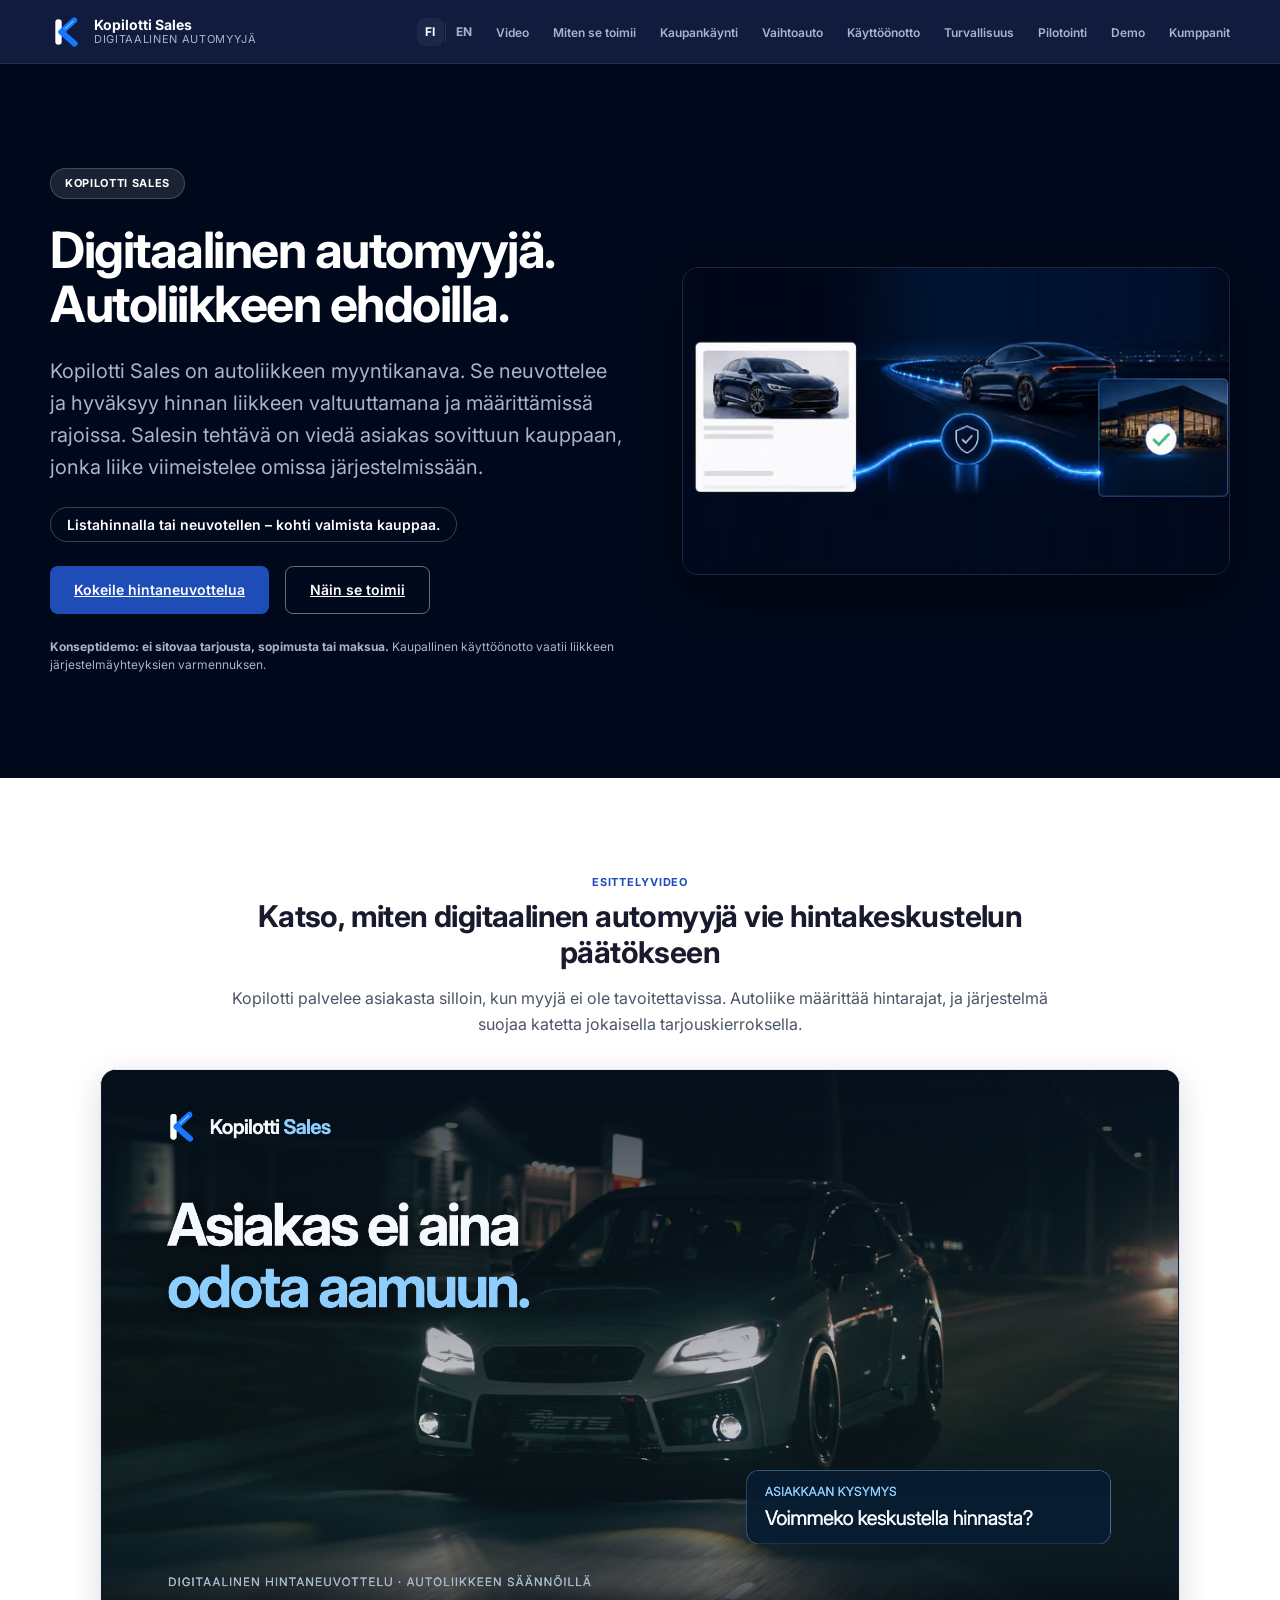
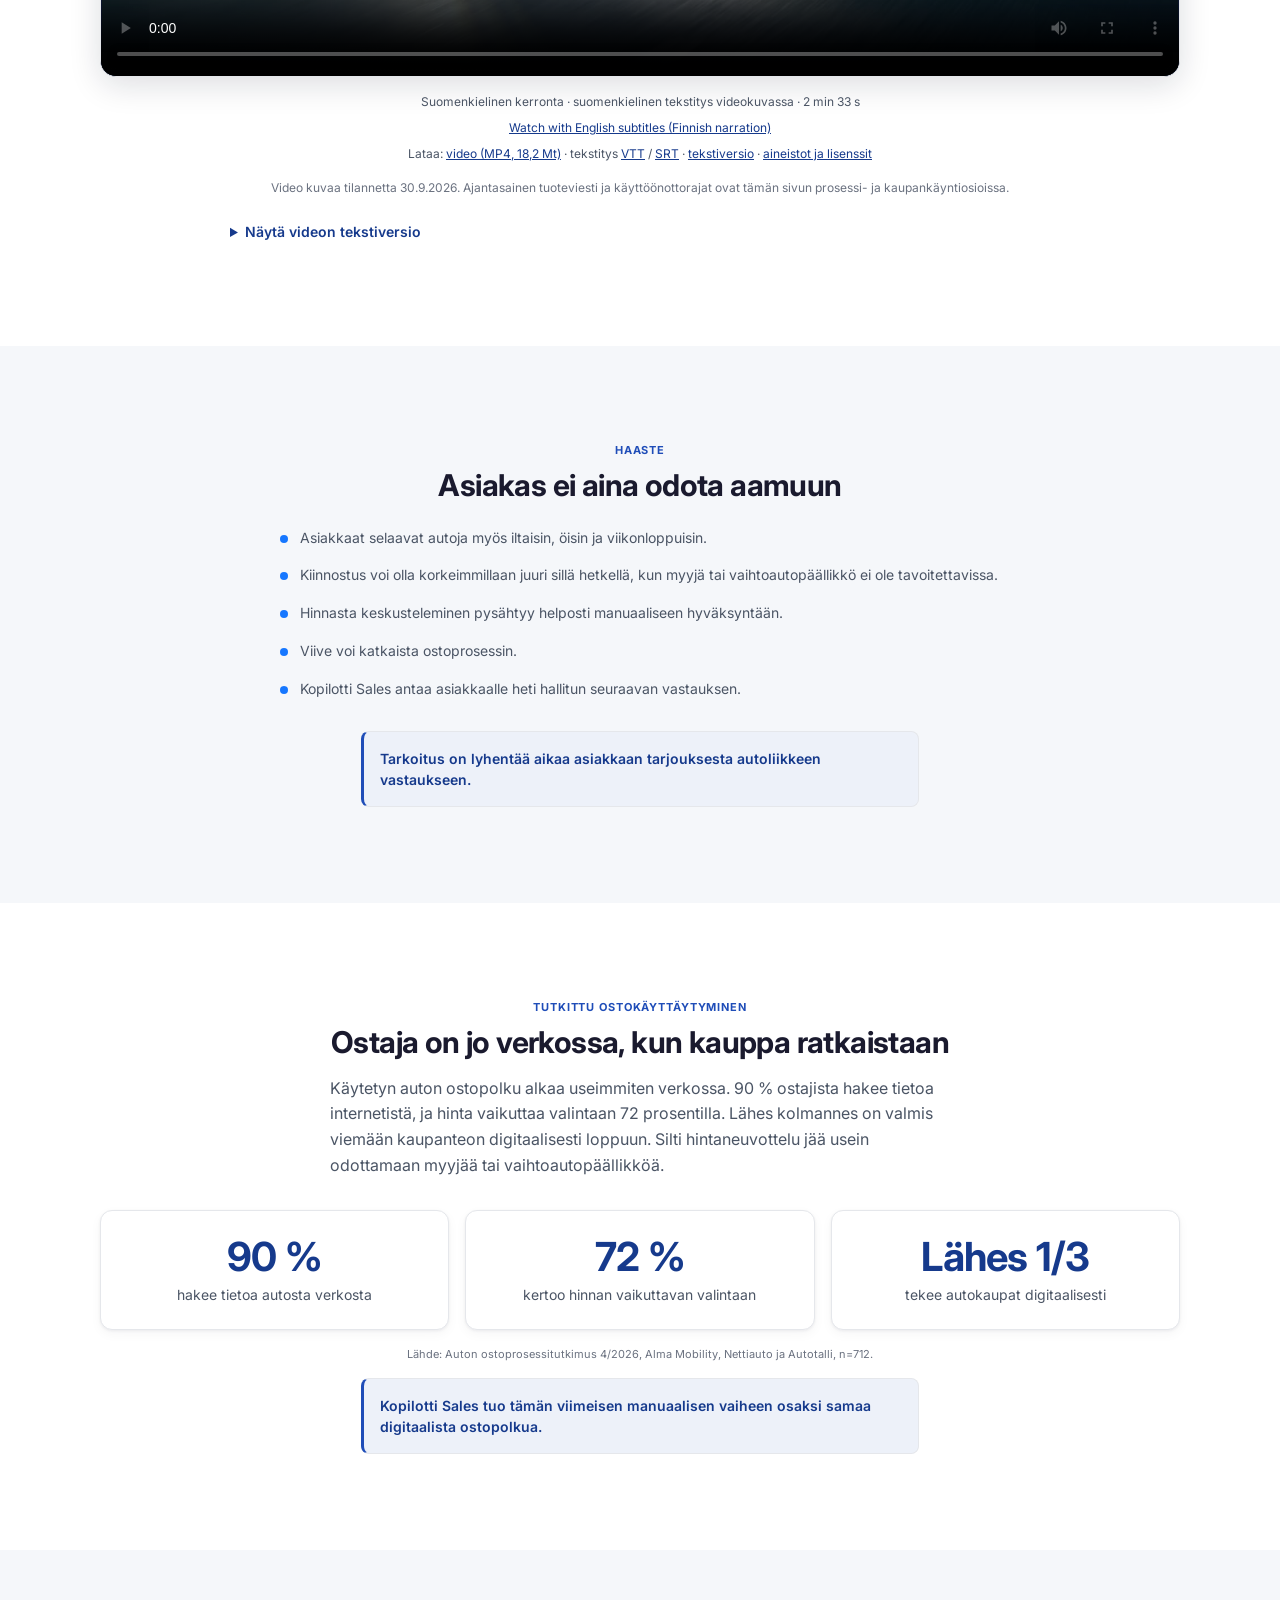
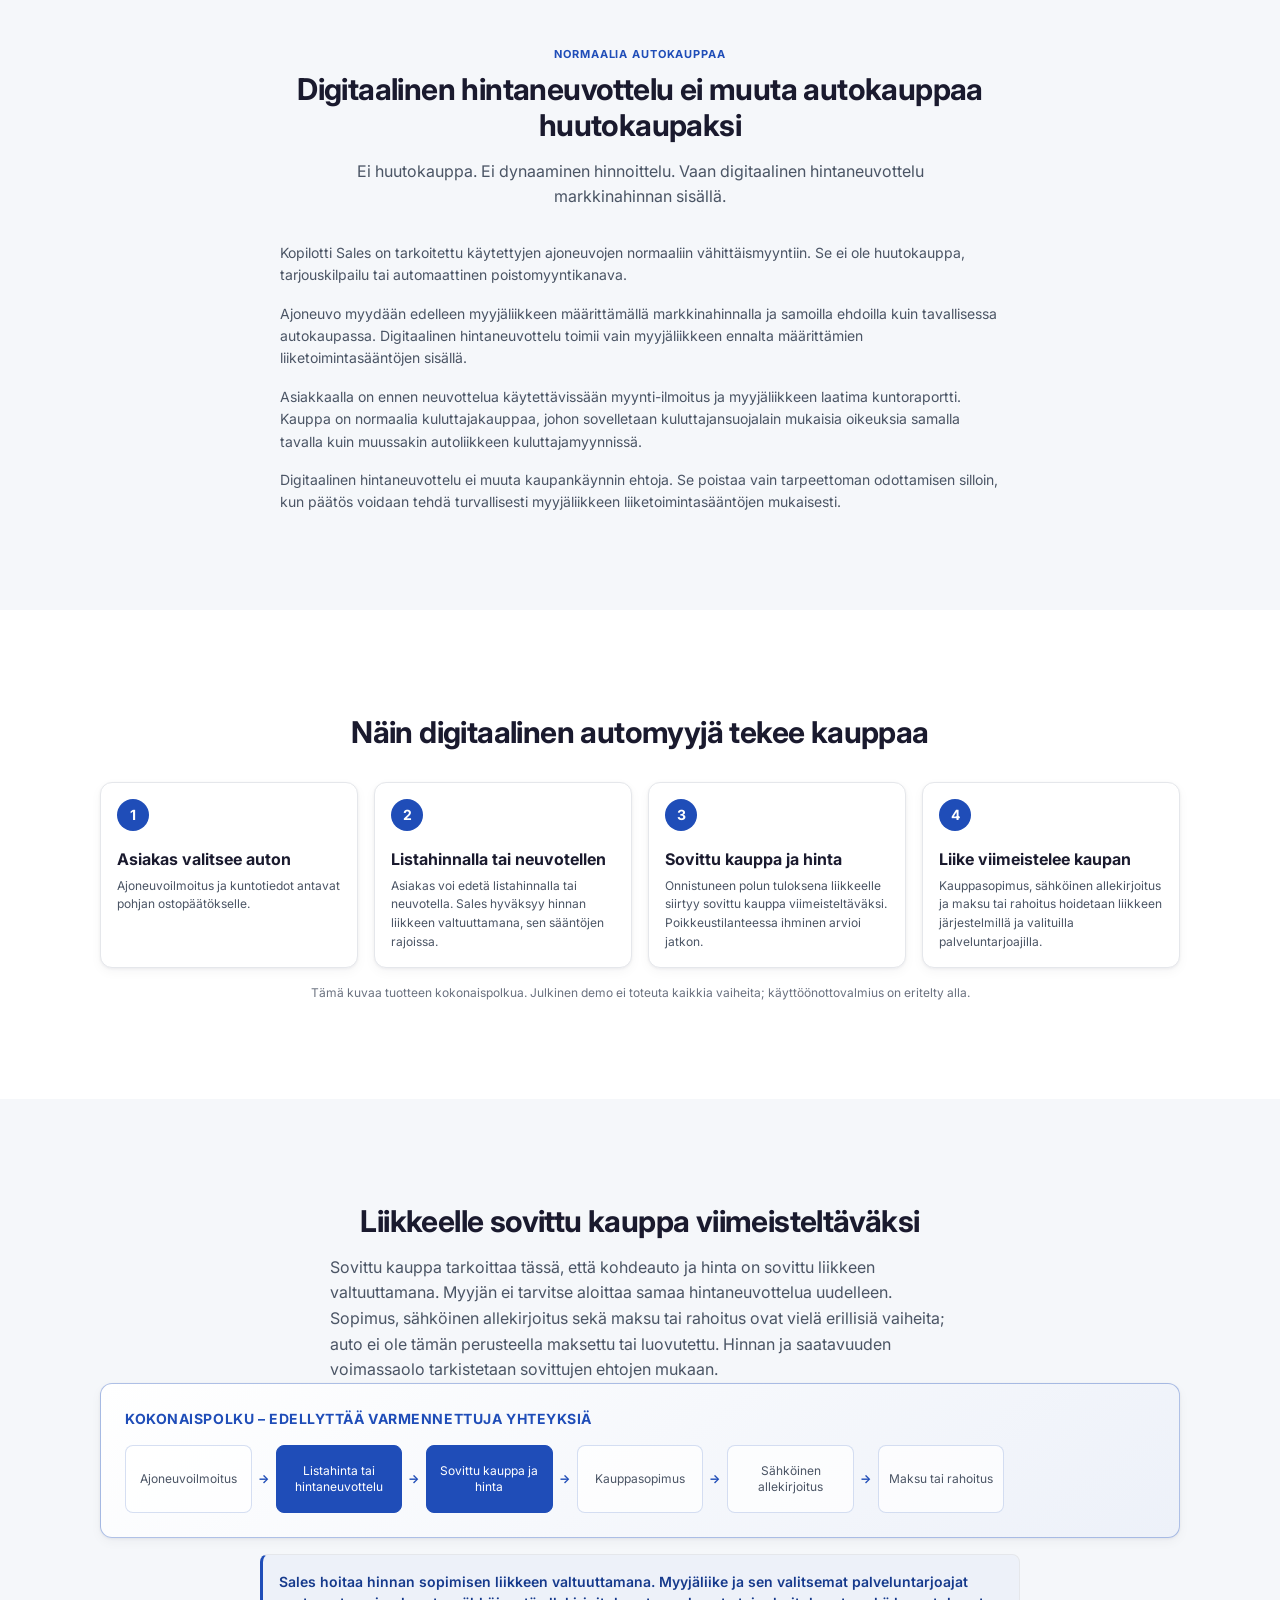
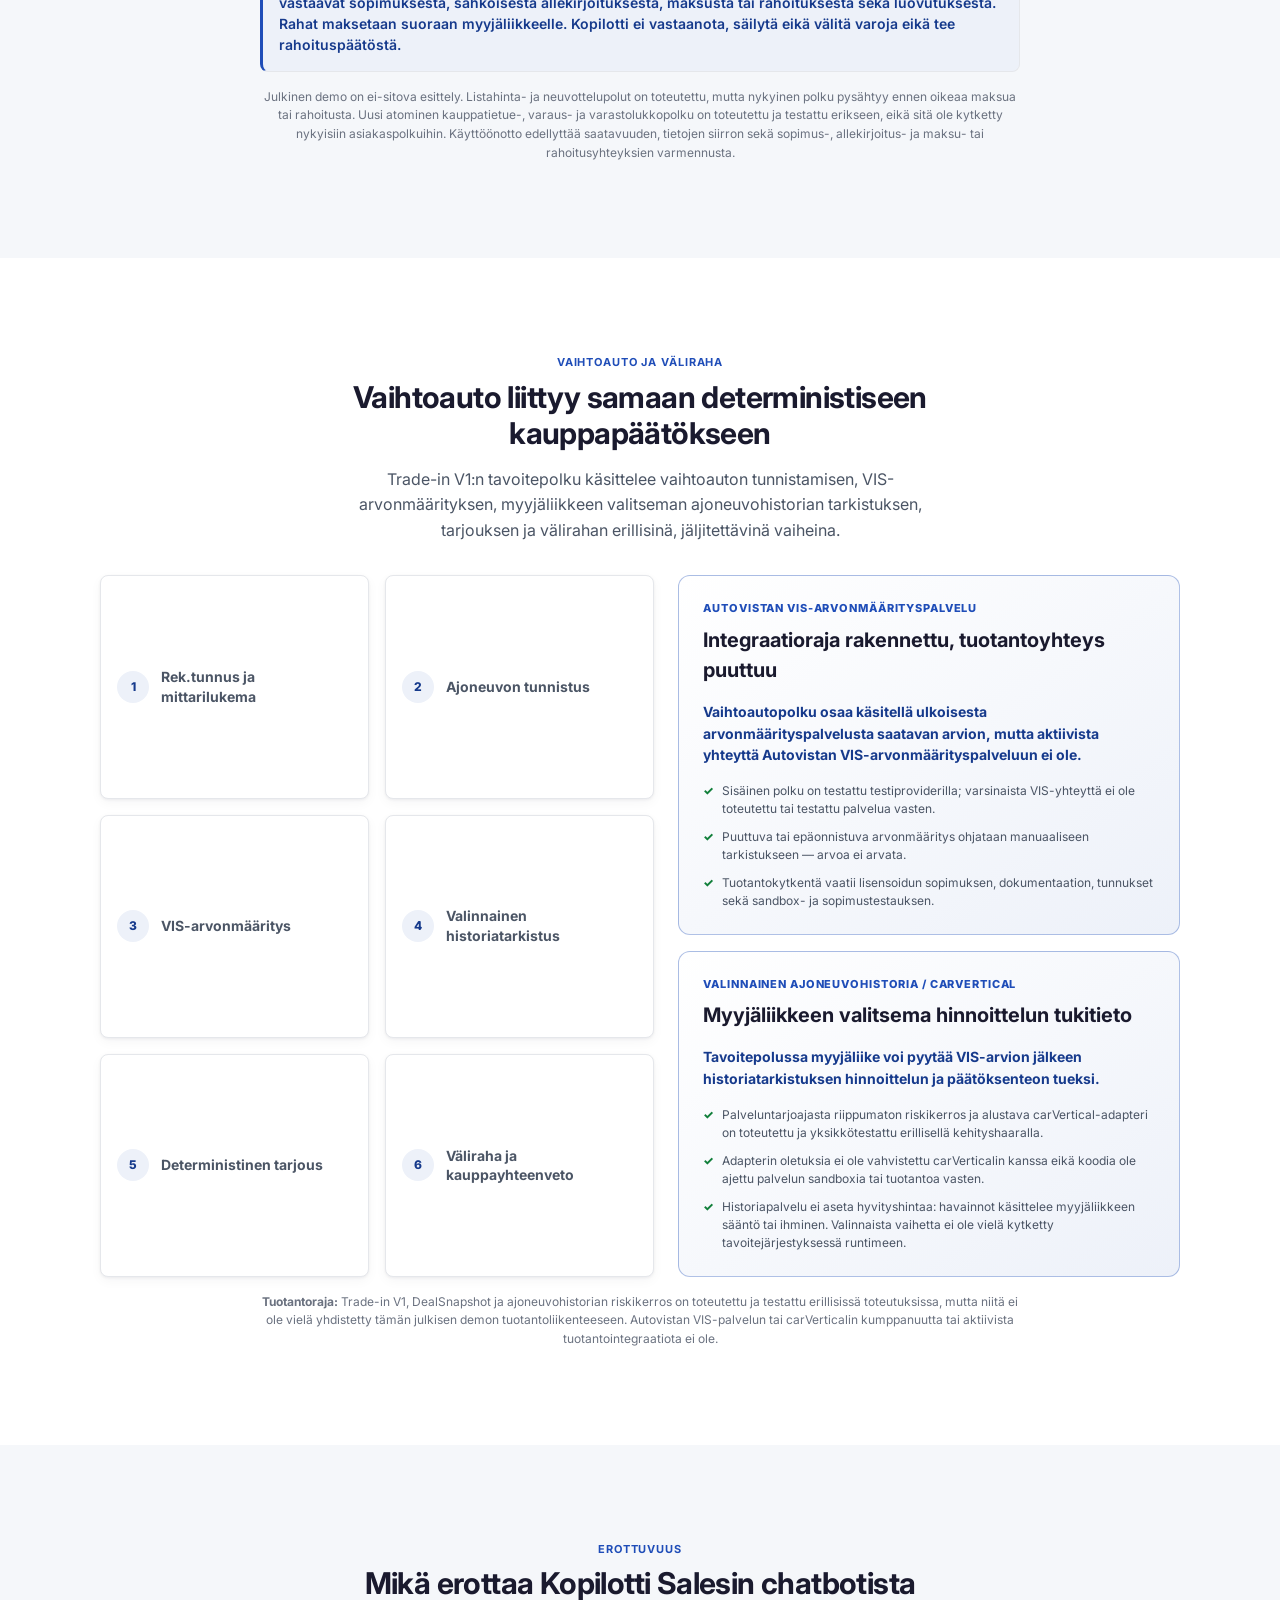
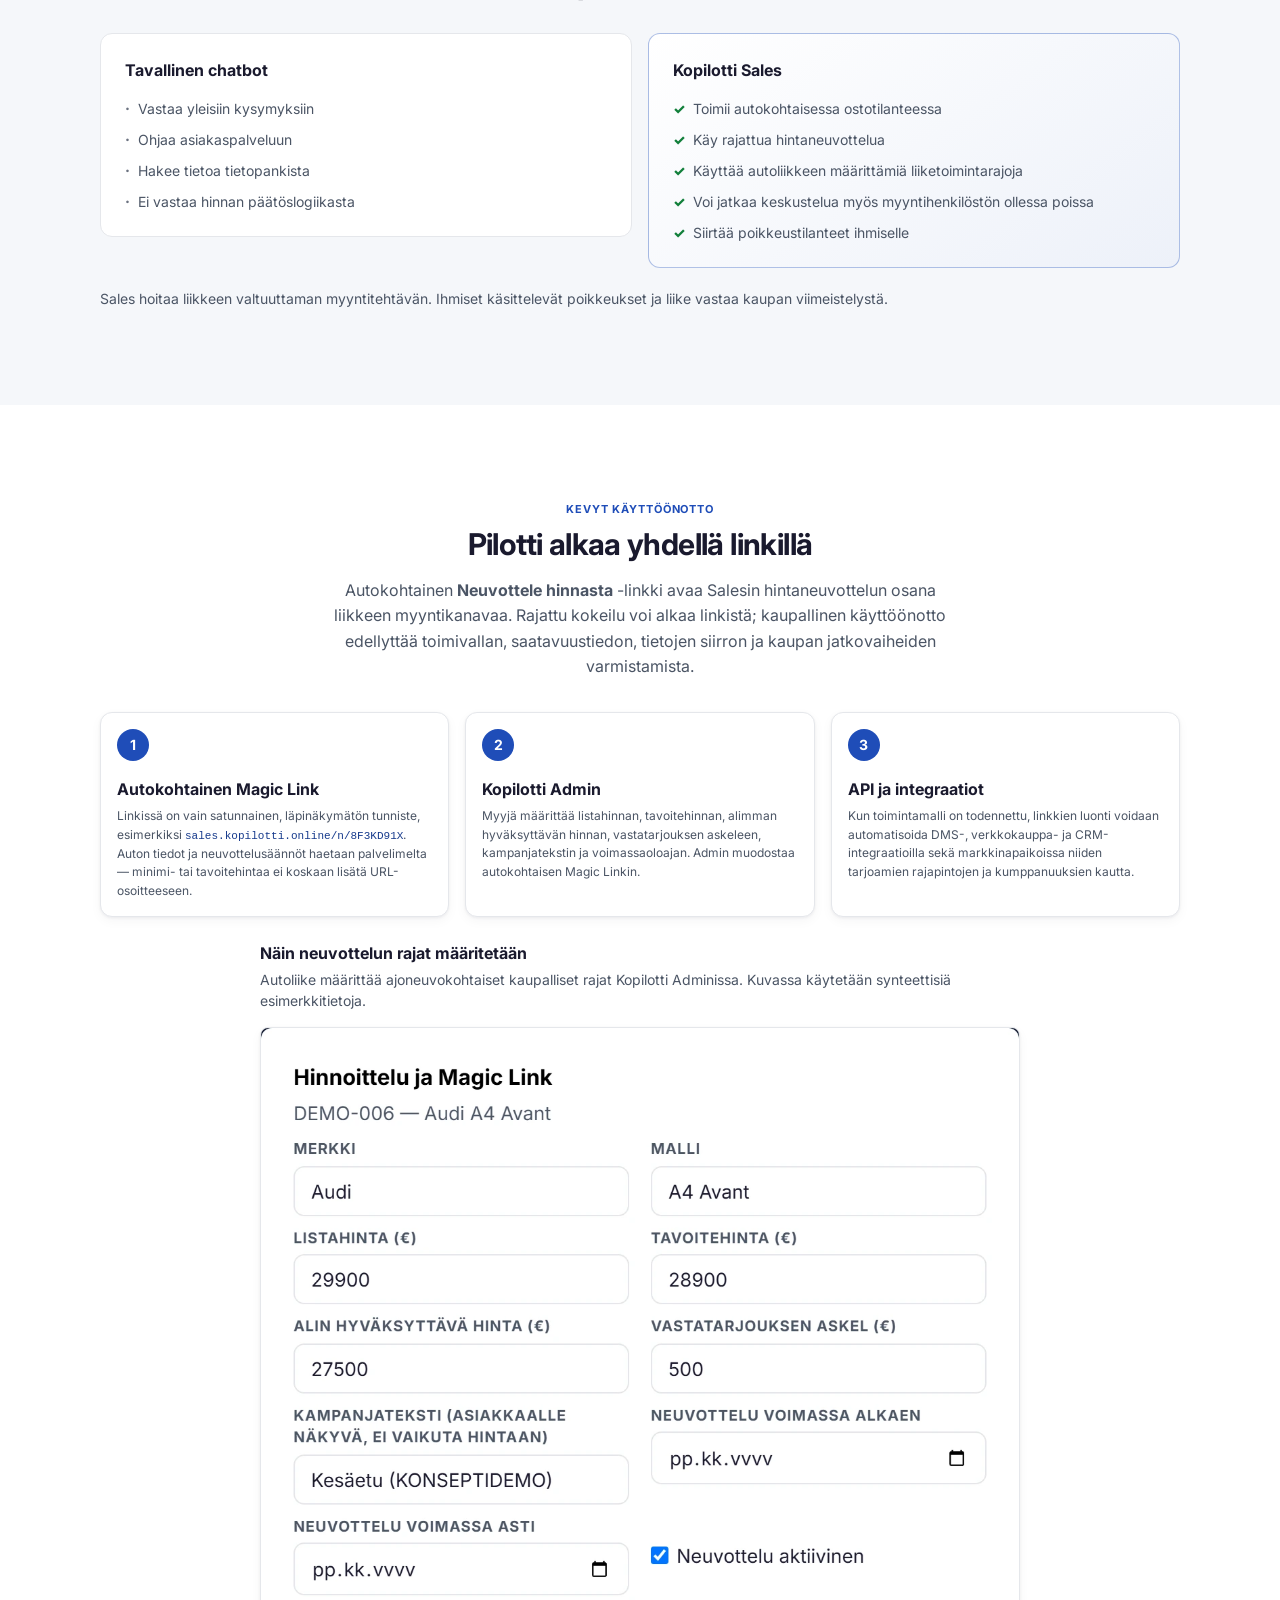
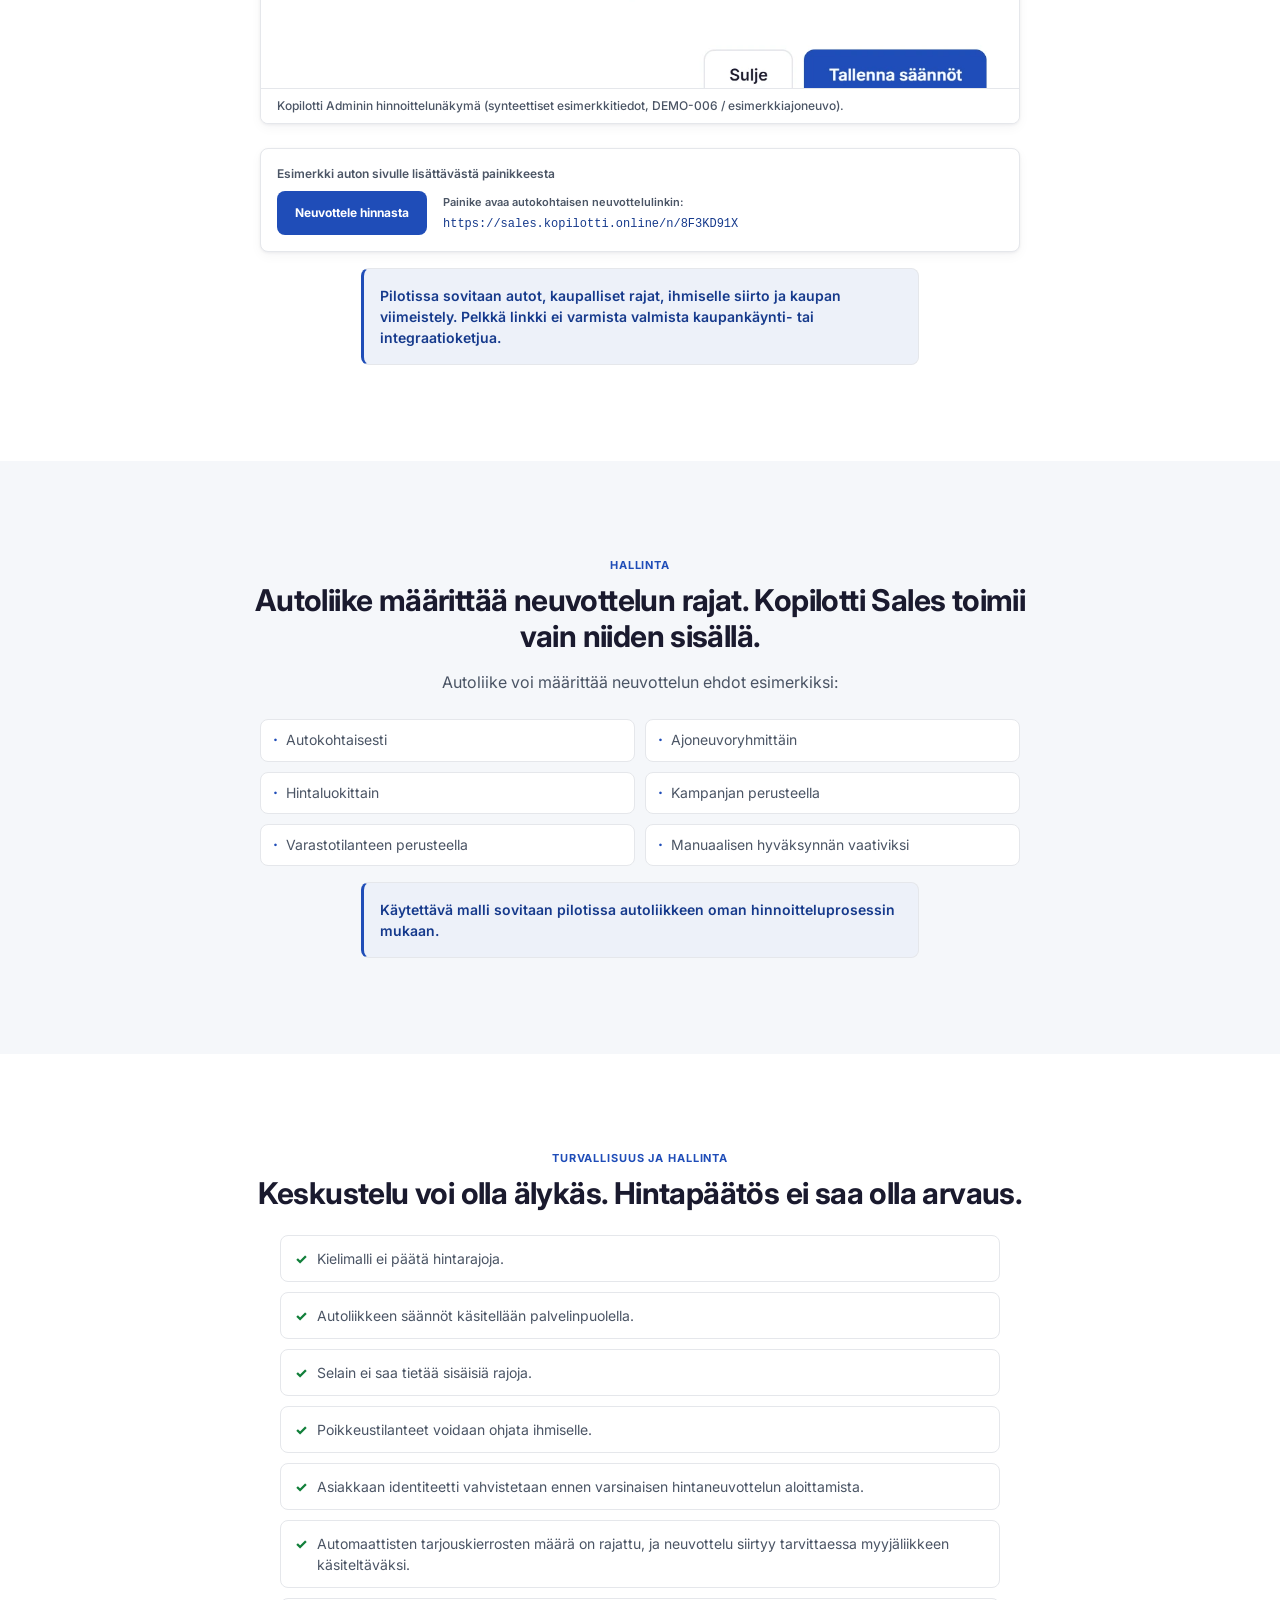
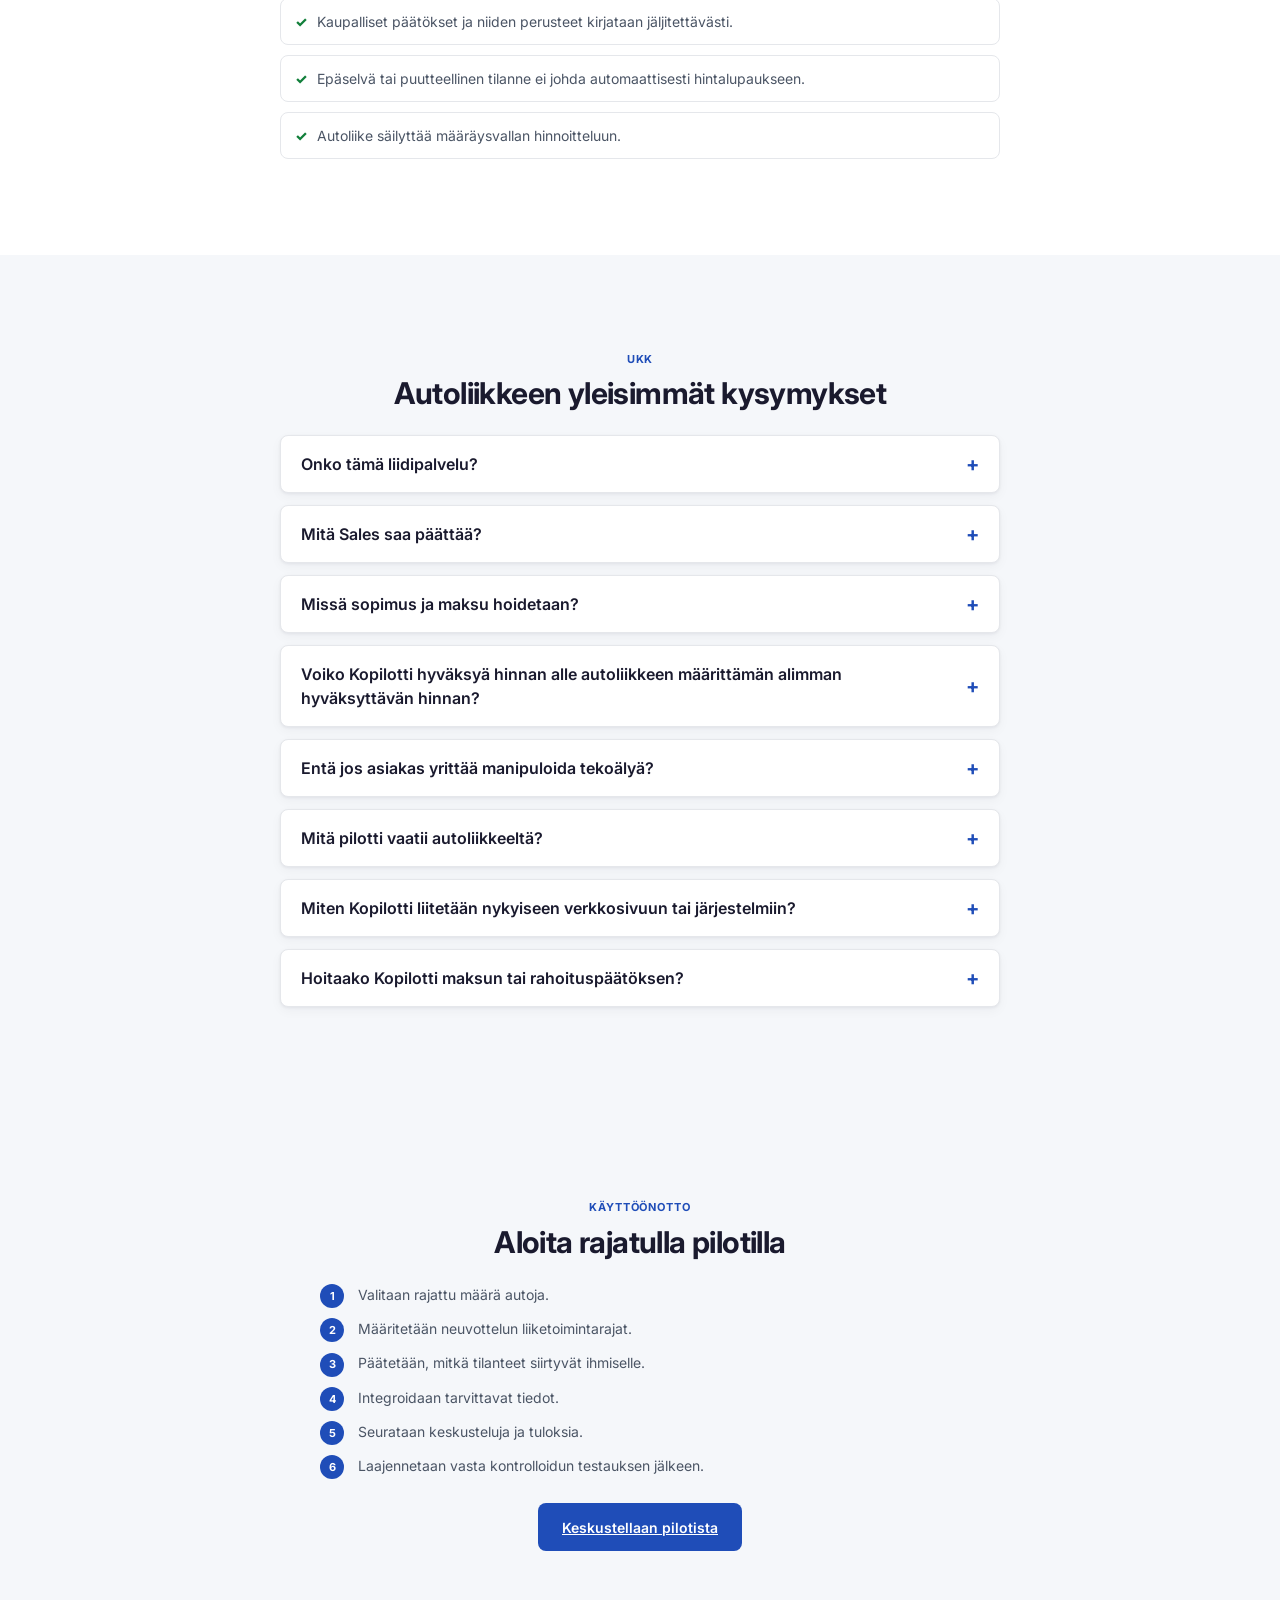
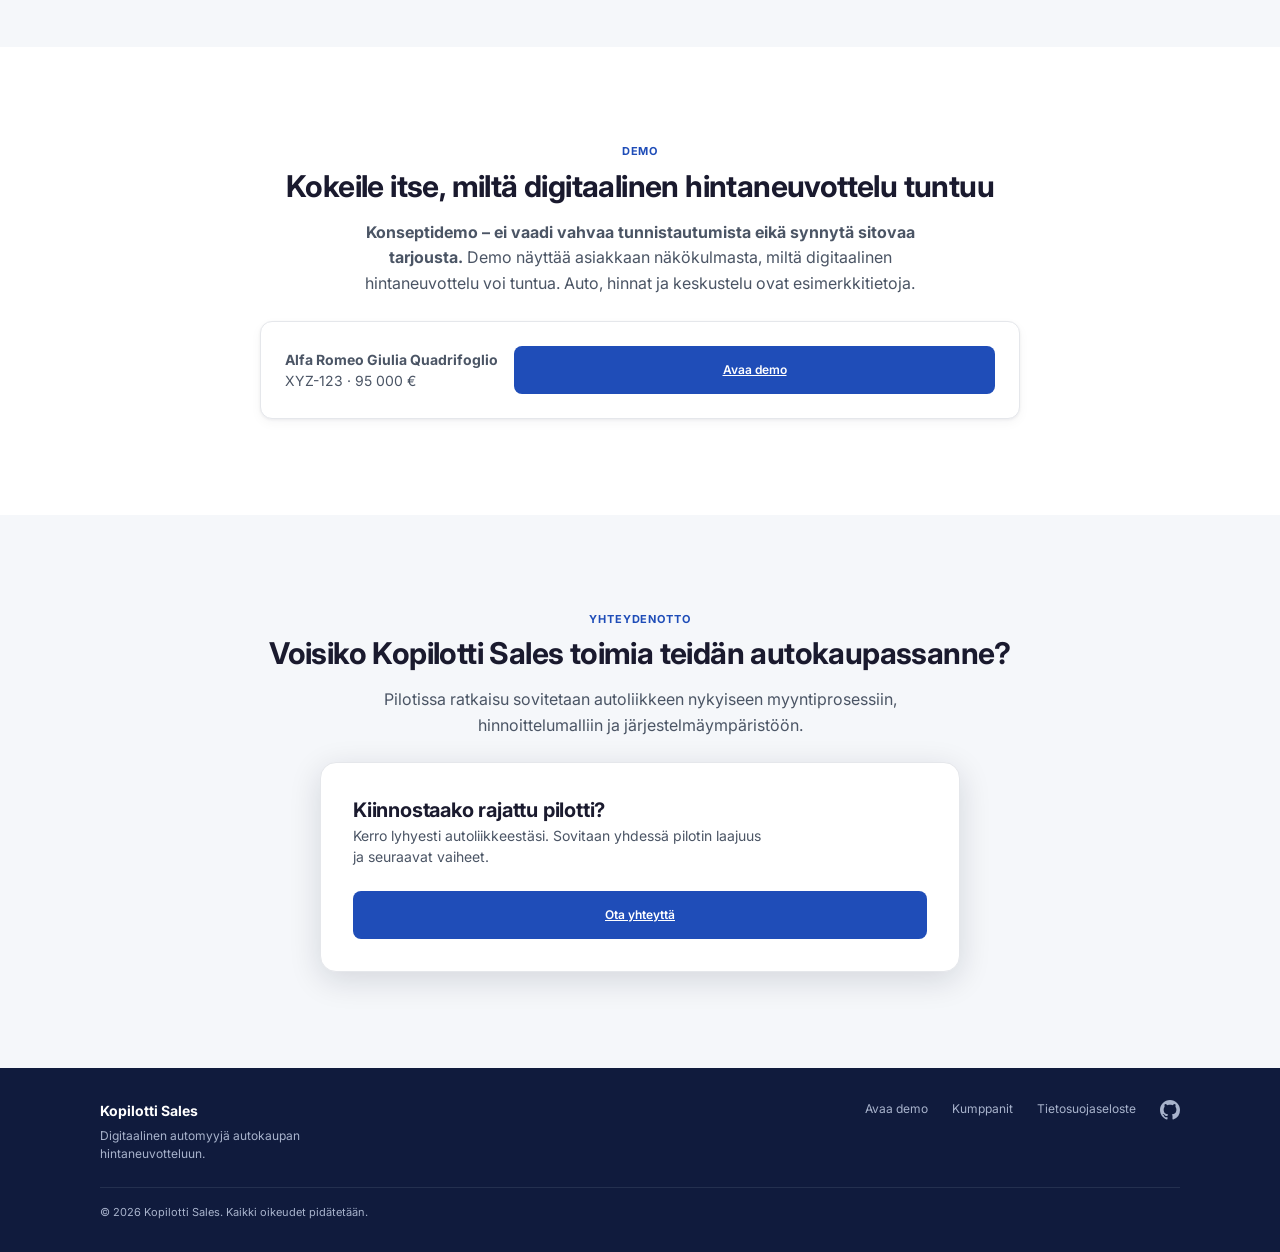
==== commit 717df586: "docs: clarify sales purpose in Finnish and English hero copy" ====
--- a/index.html
+++ b/index.html
@@ -5,19 +5,19 @@
   <meta charset="UTF-8">
   <meta name="viewport" content="width=device-width, initial-scale=1.0">
   <title>Kopilotti Sales – digitaalinen automyyjä autoliikkeen ehdoilla</title>
-  <meta name="description" content="Kopilotti Sales on digitaalinen automyyjä ja autoliikkeen myyntikanava. Se käy hintaneuvottelun ja hyväksyy hinnan autoliikkeen valtuuttamana, liikkeen määrittämissä rajoissa.">
+  <meta name="description" content="Kopilotti Sales on digitaalinen automyyjä ja myyntikanava. Se neuvottelee ja hyväksyy hinnan autoliikkeen valtuuttamana, liikkeen ehdoilla.">
   <link rel="canonical" href="https://kopilotti.online/">
   <link rel="alternate" hreflang="fi" href="https://kopilotti.online/">
   <link rel="alternate" hreflang="en" href="https://kopilotti.online/en/">
   <link rel="alternate" hreflang="x-default" href="https://kopilotti.online/">
   <meta property="og:title" content="Kopilotti Sales – digitaalinen automyyjä autoliikkeen ehdoilla">
-  <meta property="og:description" content="Kopilotti Sales on digitaalinen automyyjä ja autoliikkeen myyntikanava. Se käy hintaneuvottelun ja hyväksyy hinnan autoliikkeen valtuuttamana, liikkeen määrittämissä rajoissa.">
+  <meta property="og:description" content="Kopilotti Sales on digitaalinen automyyjä ja myyntikanava. Se neuvottelee ja hyväksyy hinnan autoliikkeen valtuuttamana, liikkeen ehdoilla.">
   <meta property="og:url" content="https://kopilotti.online/">
   <meta property="og:type" content="website">
   <meta property="og:image" content="https://kopilotti.online/assets/screenshot-negotiation-card.jpg">
   <meta name="twitter:card" content="summary_large_image">
   <meta name="twitter:title" content="Kopilotti Sales – digitaalinen automyyjä autoliikkeen ehdoilla">
-  <meta name="twitter:description" content="Kopilotti Sales on digitaalinen automyyjä ja autoliikkeen myyntikanava. Se käy hintaneuvottelun ja hyväksyy hinnan autoliikkeen valtuuttamana, liikkeen määrittämissä rajoissa.">
+  <meta name="twitter:description" content="Kopilotti Sales on digitaalinen automyyjä ja myyntikanava. Se neuvottelee ja hyväksyy hinnan autoliikkeen valtuuttamana, liikkeen ehdoilla.">
   <meta name="twitter:image" content="https://kopilotti.online/assets/screenshot-negotiation-card.jpg">
   <link rel="icon" type="image/svg+xml" href="assets/kopilotti-favicon.svg">
   <link rel="stylesheet" href="styles.css">
@@ -64,7 +64,7 @@
       <div class="hero-inner">
         <p class="hero-eyebrow">Kopilotti Sales</p>
         <h1>Digitaalinen automyyjä. Autoliikkeen ehdoilla.</h1>
-        <p class="hero-lede">Kopilotti Sales on autoliikkeen myyntikanava. Se neuvottelee ja hyväksyy hinnan liikkeen valtuuttamana ja määrittämissä rajoissa. Asiakas etenee sovittuun kauppaan, jonka liike viimeistelee omissa järjestelmissään.</p>
+        <p class="hero-lede">Kopilotti Sales on autoliikkeen myyntikanava. Se neuvottelee ja hyväksyy hinnan liikkeen valtuuttamana ja määrittämissä rajoissa. Salesin tehtävä on viedä asiakas sovittuun kauppaan, jonka liike viimeistelee omissa järjestelmissään.</p>
         <p class="hero-tagline">Listahinnalla tai neuvotellen – kohti valmista kauppaa.</p>
         <div class="hero-actions">
           <a class="btn btn-primary" href="vehicle.html" aria-describedby="heroDemoNotice">Kokeile hintaneuvottelua</a>
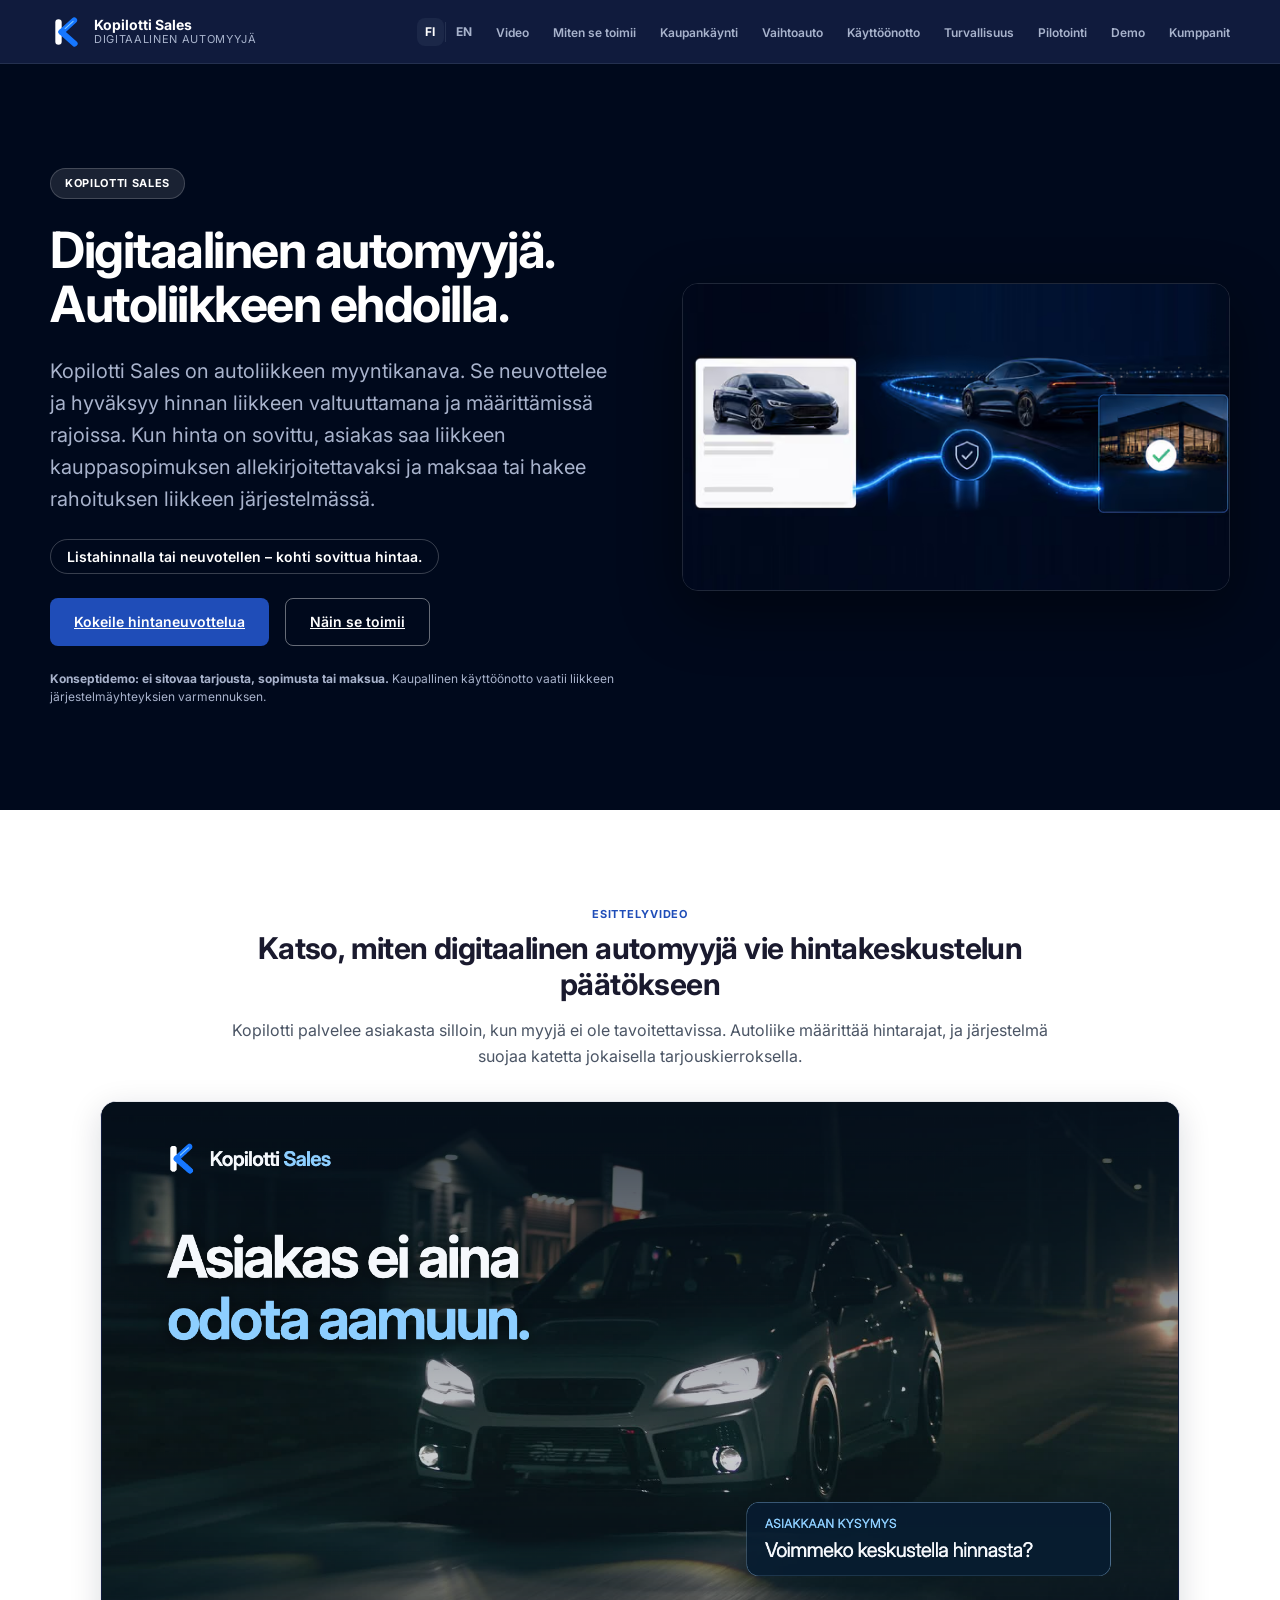
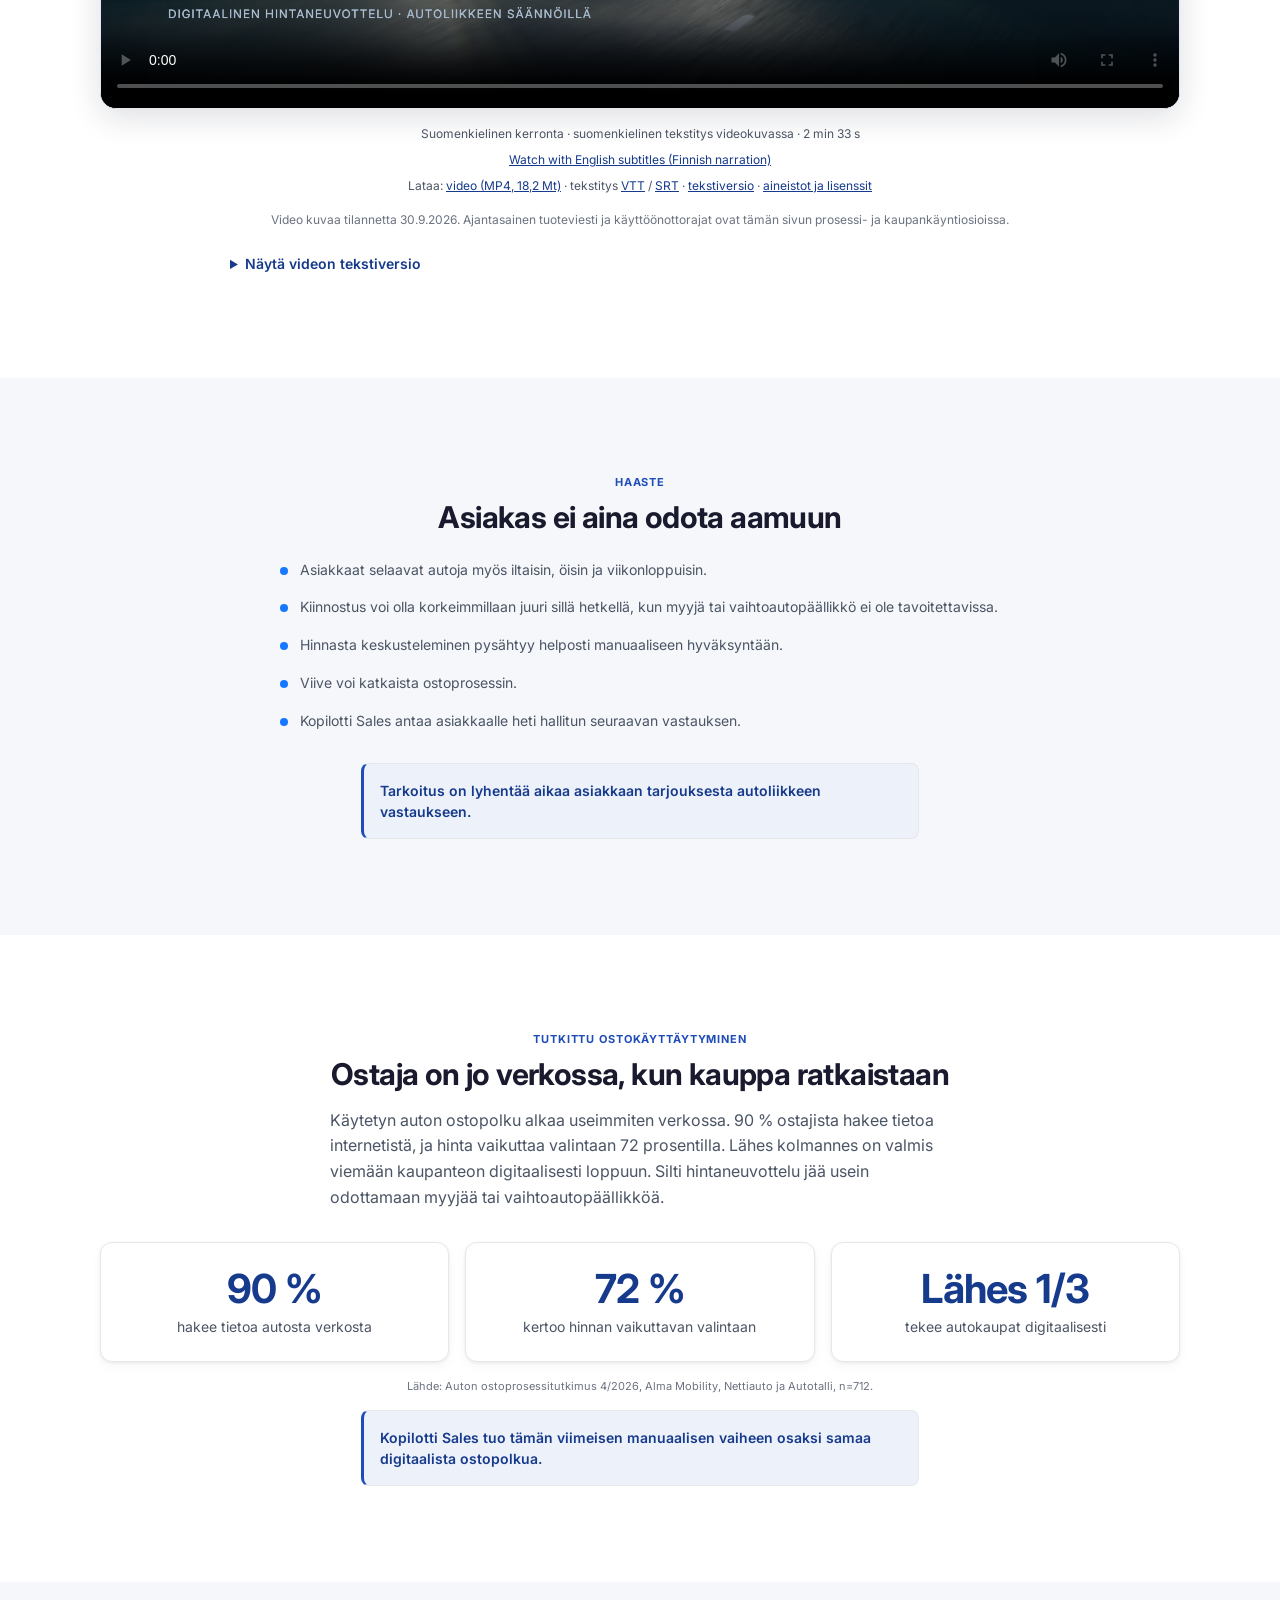
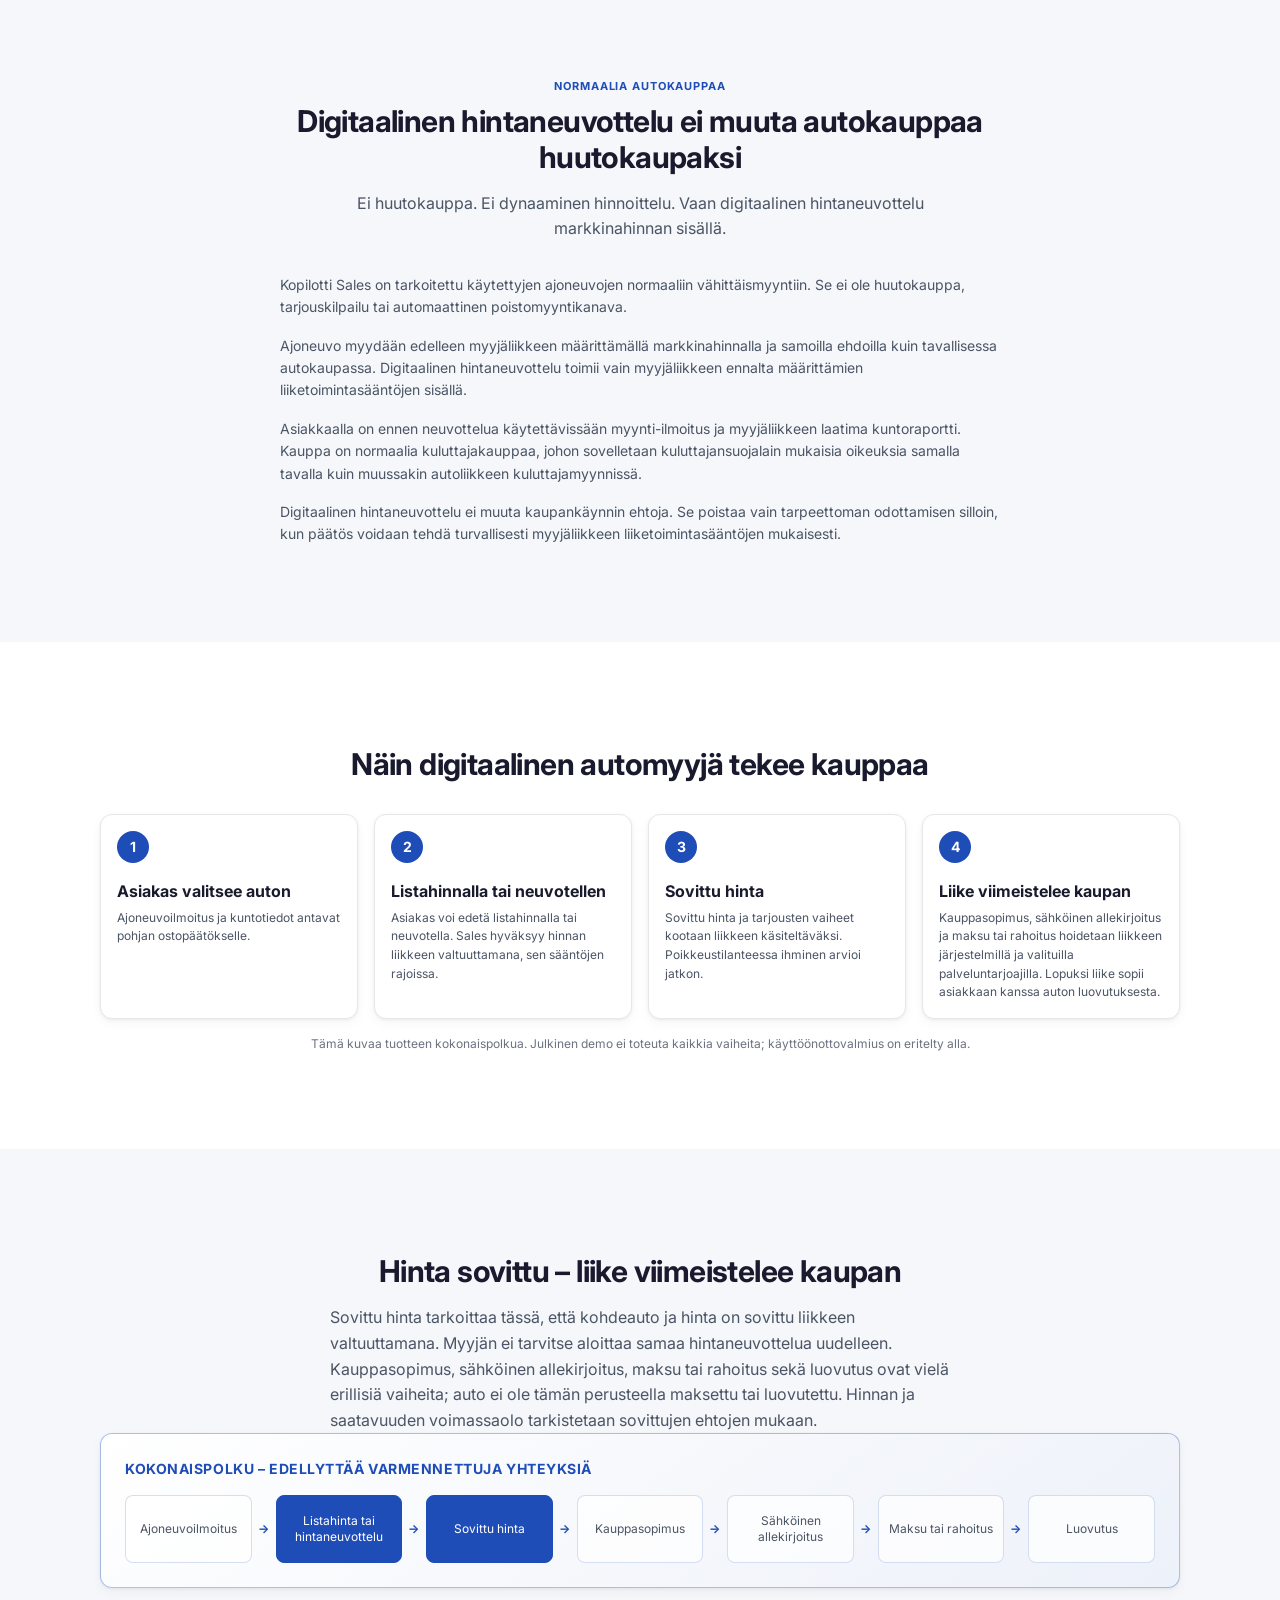
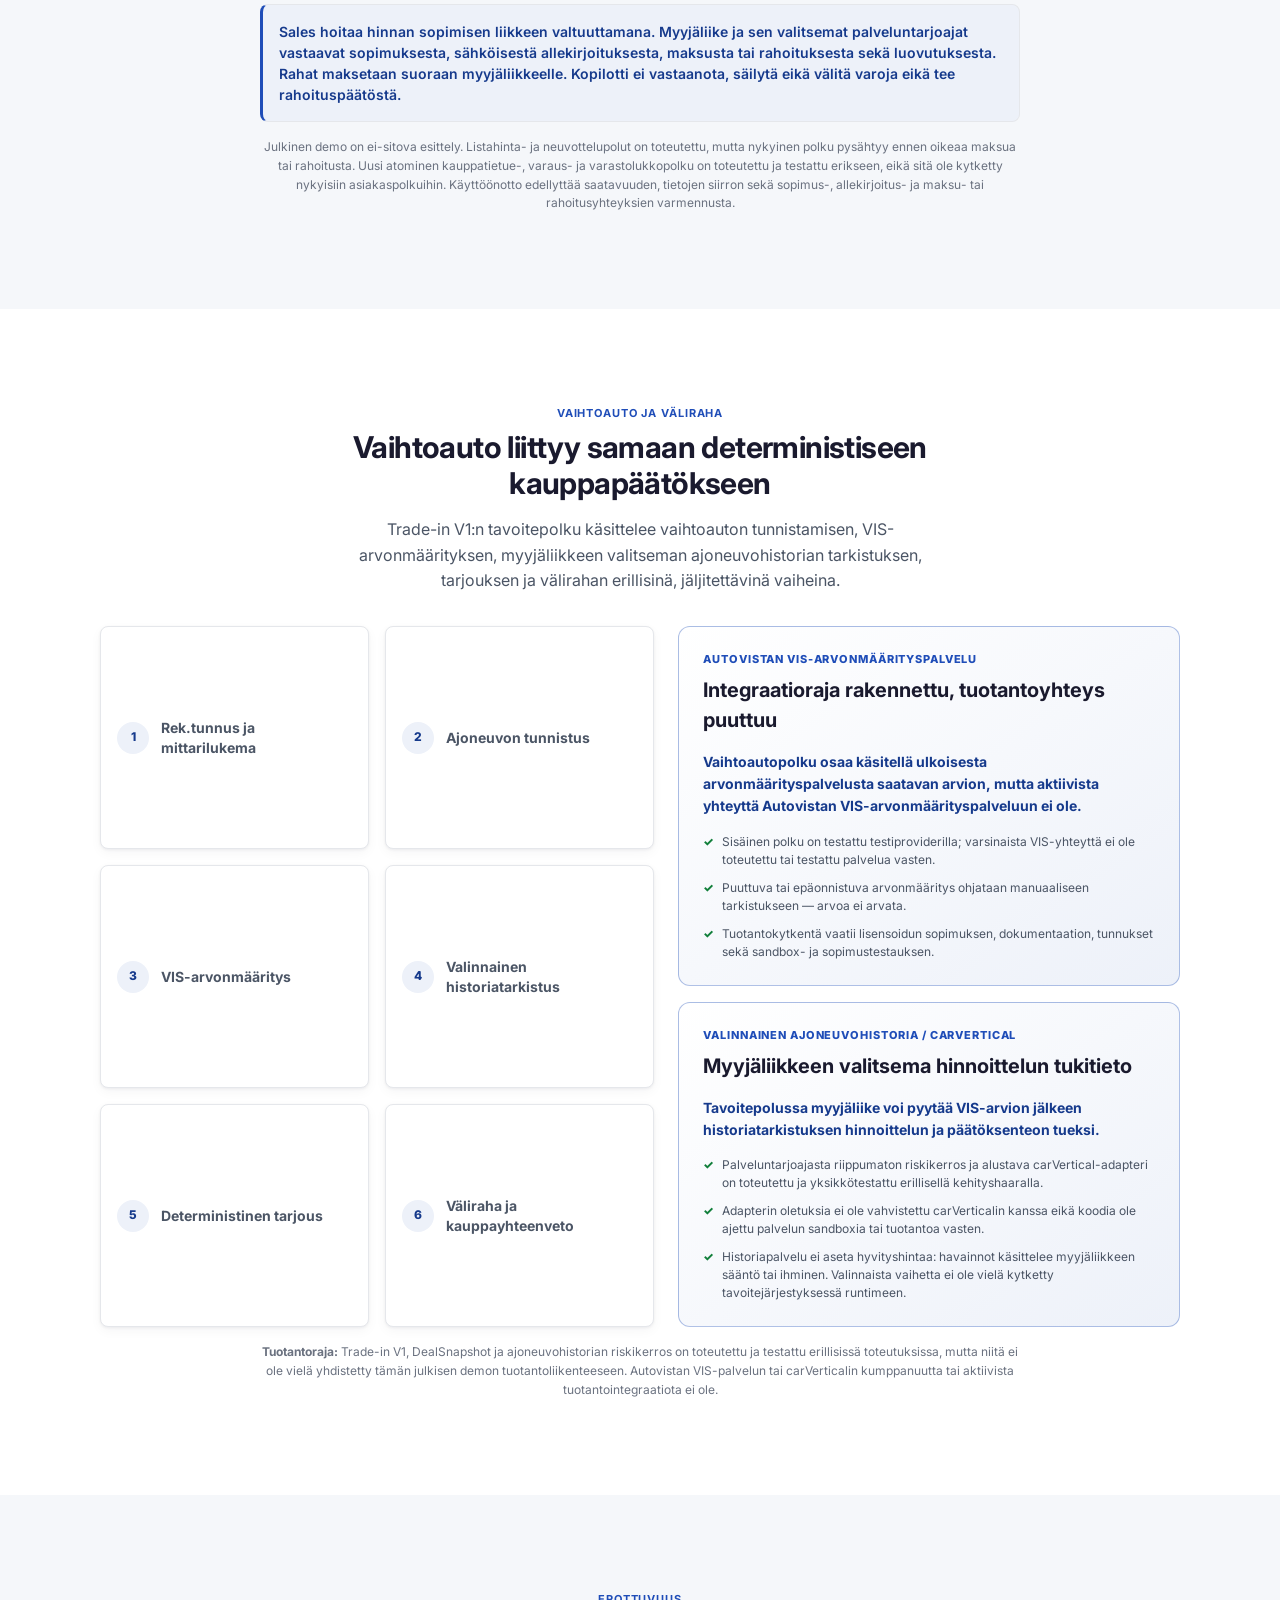
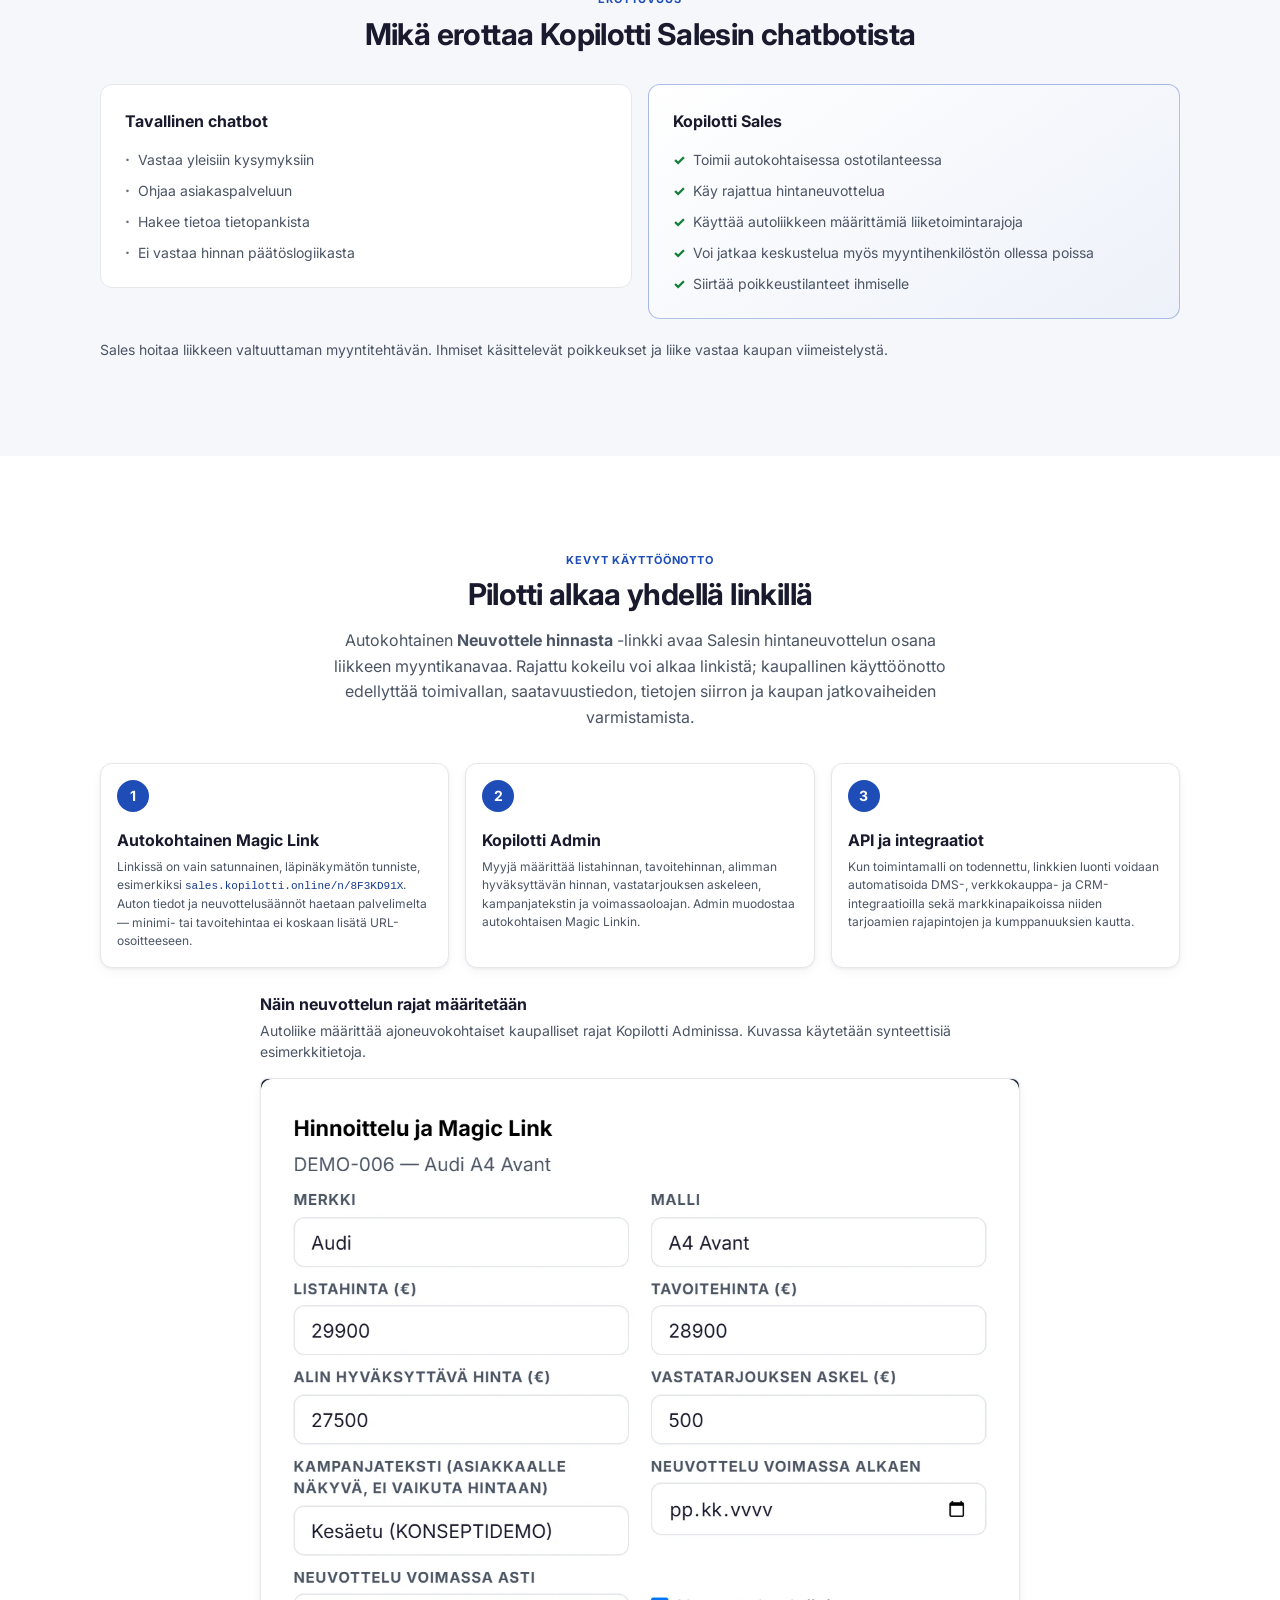
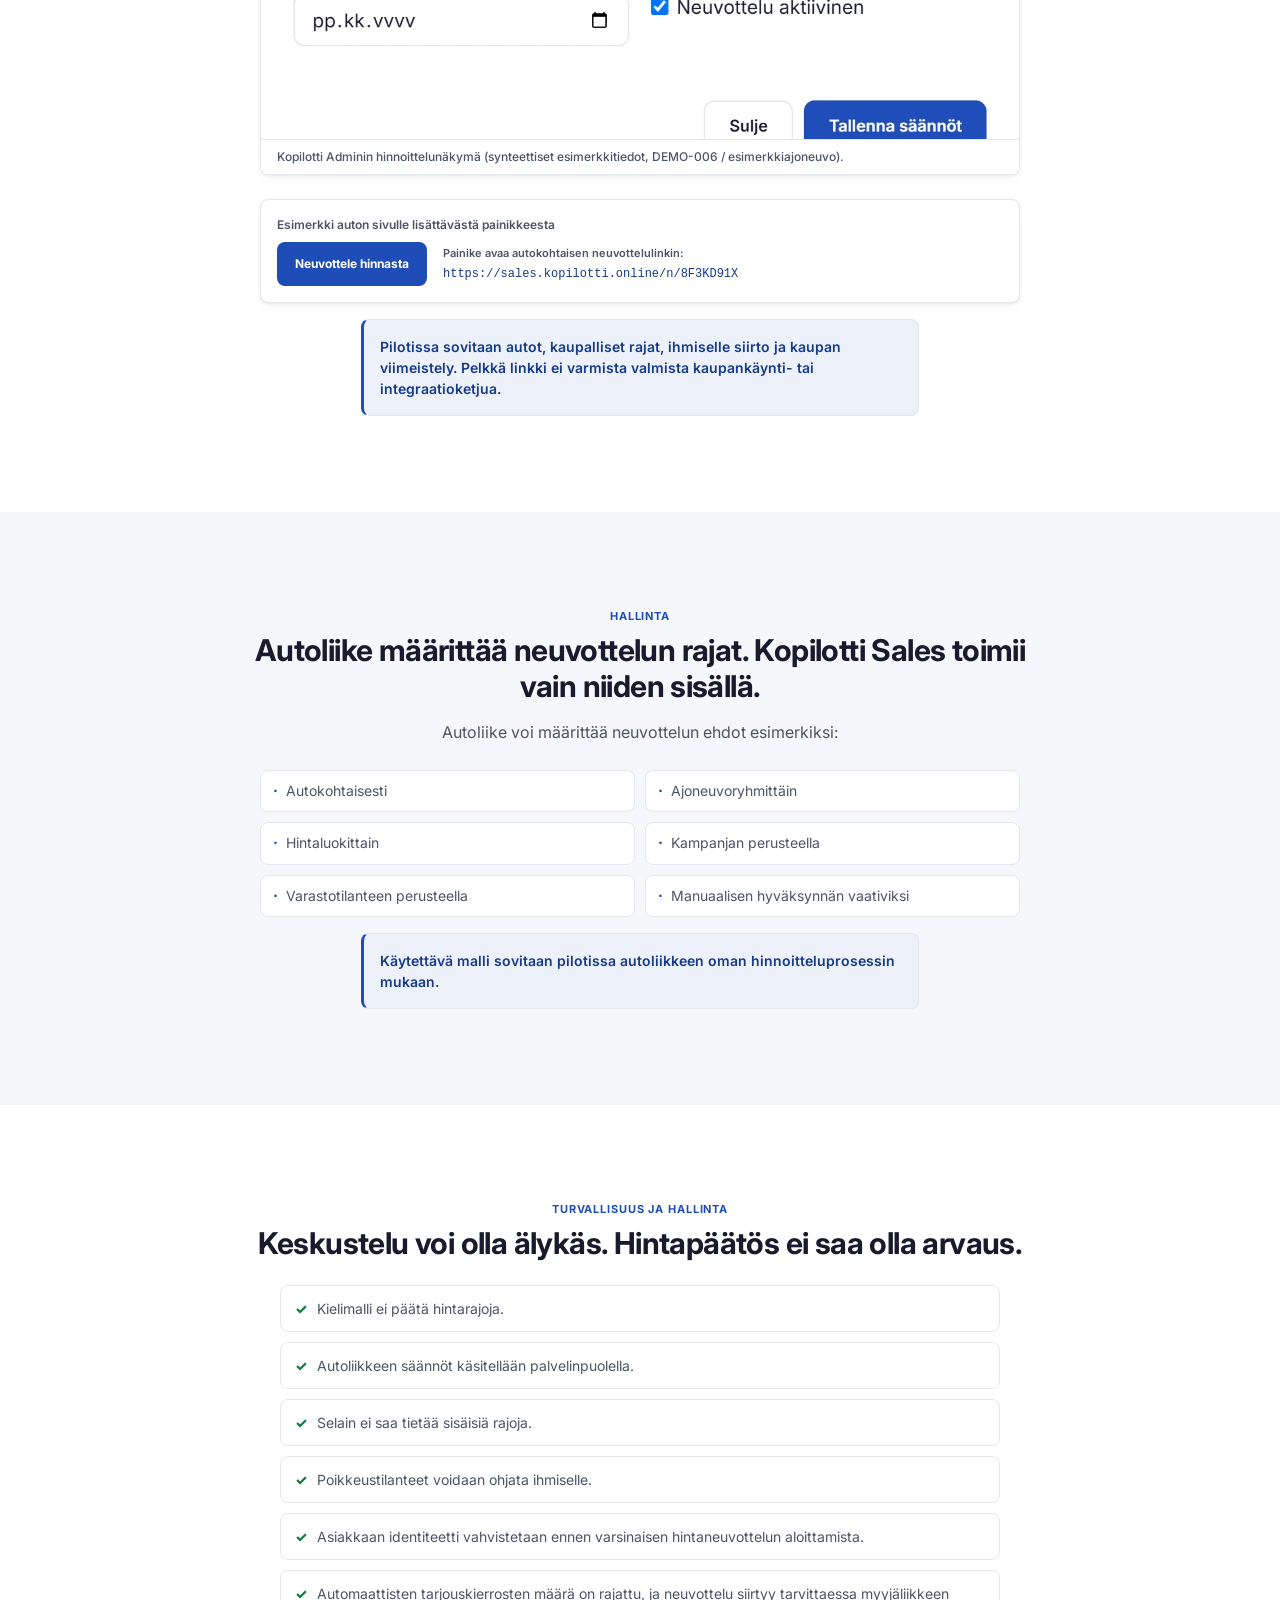
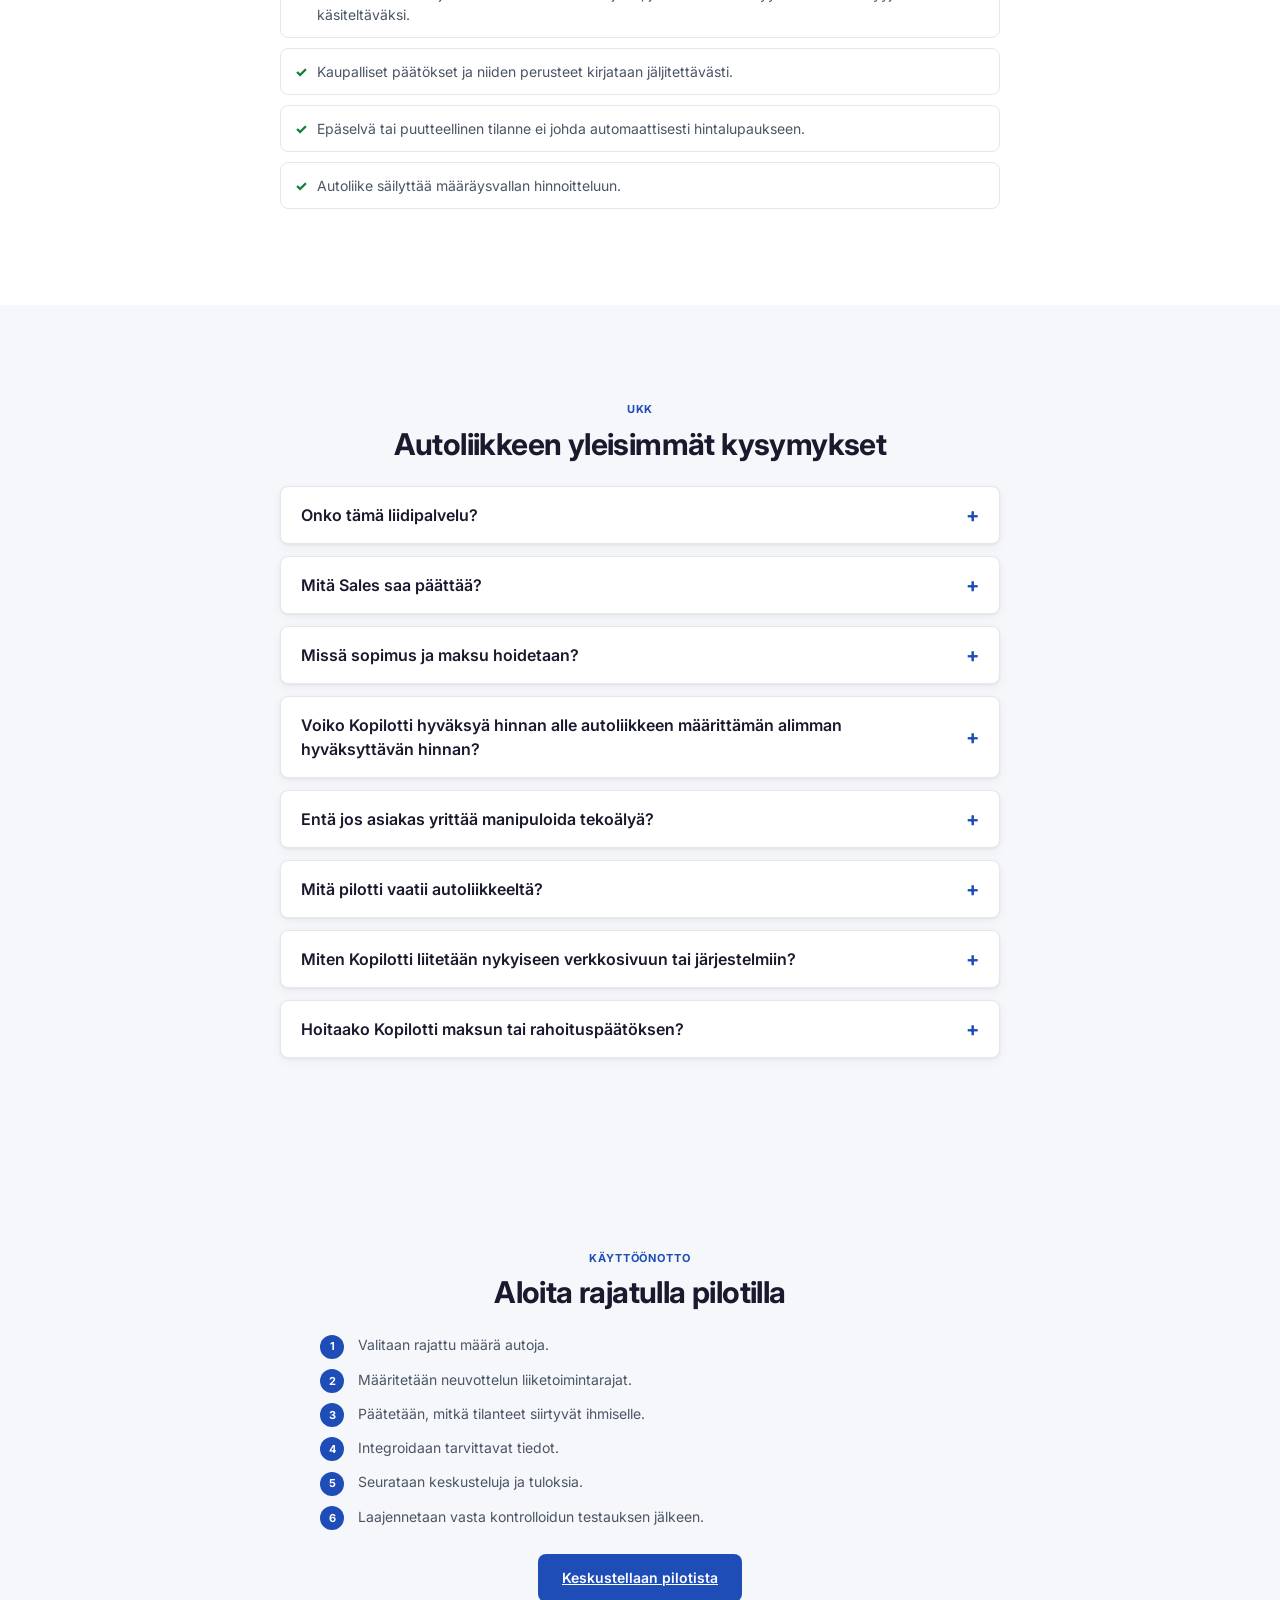
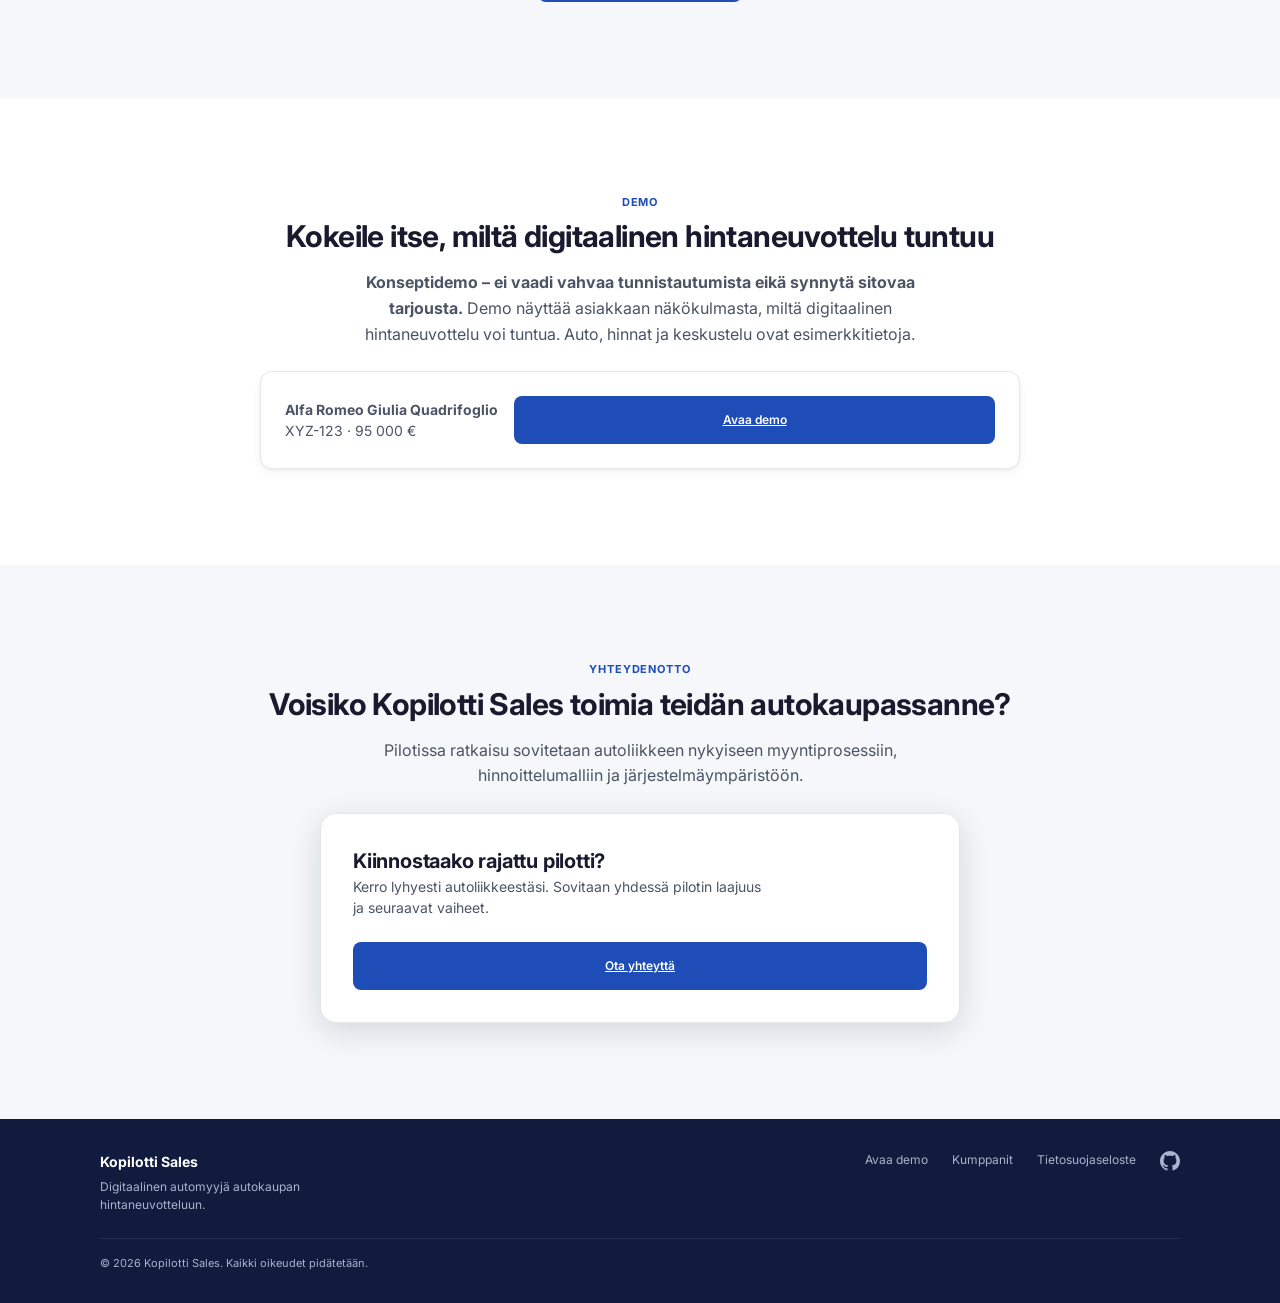
==== commit 9bdaaa1f: "docs: use "agreed price" and show handover in the Sales journey "Agreed deal" ("sovittu kauppa") imp" ====
--- a/index.html
+++ b/index.html
@@ -64,8 +64,8 @@
       <div class="hero-inner">
         <p class="hero-eyebrow">Kopilotti Sales</p>
         <h1>Digitaalinen automyyjä. Autoliikkeen ehdoilla.</h1>
-        <p class="hero-lede">Kopilotti Sales on autoliikkeen myyntikanava. Se neuvottelee ja hyväksyy hinnan liikkeen valtuuttamana ja määrittämissä rajoissa. Salesin tehtävä on viedä asiakas sovittuun kauppaan, jonka liike viimeistelee omissa järjestelmissään.</p>
-        <p class="hero-tagline">Listahinnalla tai neuvotellen – kohti valmista kauppaa.</p>
+        <p class="hero-lede">Kopilotti Sales on autoliikkeen myyntikanava. Se neuvottelee ja hyväksyy hinnan liikkeen valtuuttamana ja määrittämissä rajoissa. Kun hinta on sovittu, asiakas saa liikkeen kauppasopimuksen allekirjoitettavaksi ja maksaa tai hakee rahoituksen liikkeen järjestelmässä.</p>
+        <p class="hero-tagline">Listahinnalla tai neuvotellen – kohti sovittua hintaa.</p>
         <div class="hero-actions">
           <a class="btn btn-primary" href="vehicle.html" aria-describedby="heroDemoNotice">Kokeile hintaneuvottelua</a>
           <a class="btn btn-outline-inverse" href="#miten-se-toimii">Näin se toimii</a>
@@ -184,8 +184,8 @@
         <ol class="steps-grid">
           <li class="step-card"><span class="step-number" aria-hidden="true">1</span><h3>Asiakas valitsee auton</h3><p>Ajoneuvoilmoitus ja kuntotiedot antavat pohjan ostopäätökselle.</p></li>
           <li class="step-card"><span class="step-number" aria-hidden="true">2</span><h3>Listahinnalla tai neuvotellen</h3><p>Asiakas voi edetä listahinnalla tai neuvotella. Sales hyväksyy hinnan liikkeen valtuuttamana, sen sääntöjen rajoissa.</p></li>
-          <li class="step-card"><span class="step-number" aria-hidden="true">3</span><h3>Sovittu kauppa ja hinta</h3><p>Onnistuneen polun tuloksena liikkeelle siirtyy sovittu kauppa viimeisteltäväksi. Poikkeustilanteessa ihminen arvioi jatkon.</p></li>
-          <li class="step-card"><span class="step-number" aria-hidden="true">4</span><h3>Liike viimeistelee kaupan</h3><p>Kauppasopimus, sähköinen allekirjoitus ja maksu tai rahoitus hoidetaan liikkeen järjestelmillä ja valituilla palveluntarjoajilla.</p></li>
+          <li class="step-card"><span class="step-number" aria-hidden="true">3</span><h3>Sovittu hinta</h3><p>Sovittu hinta ja tarjousten vaiheet kootaan liikkeen käsiteltäväksi. Poikkeustilanteessa ihminen arvioi jatkon.</p></li>
+          <li class="step-card"><span class="step-number" aria-hidden="true">4</span><h3>Liike viimeistelee kaupan</h3><p>Kauppasopimus, sähköinen allekirjoitus ja maksu tai rahoitus hoidetaan liikkeen järjestelmillä ja valituilla palveluntarjoajilla. Lopuksi liike sopii asiakkaan kanssa auton luovutuksesta.</p></li>
         </ol>
         <p class="product-status-note">Tämä kuvaa tuotteen kokonaispolkua. Julkinen demo ei toteuta kaikkia vaiheita; käyttöönottovalmius on eritelty alla.</p>
       </div>
@@ -193,9 +193,9 @@
 
     <section class="landing-section" id="kaupankaynti" aria-labelledby="kaupankayntiHeading">
       <div class="landing-section-inner">
-        <h2 id="kaupankayntiHeading" class="section-heading">Liikkeelle sovittu kauppa viimeisteltäväksi</h2>
-        <p class="section-intro commerce-intro">Sovittu kauppa tarkoittaa tässä, että kohdeauto ja hinta on sovittu liikkeen valtuuttamana. Myyjän ei tarvitse aloittaa samaa hintaneuvottelua uudelleen. Sopimus, sähköinen allekirjoitus sekä maksu tai rahoitus ovat vielä erillisiä vaiheita; auto ei ole tämän perusteella maksettu tai luovutettu. Hinnan ja saatavuuden voimassaolo tarkistetaan sovittujen ehtojen mukaan.</p>
-        <div class="journey-row is-kopilotti"><h3>Kokonaispolku – edellyttää varmennettuja yhteyksiä</h3><ol class="journey-steps"><li>Ajoneuvoilmoitus</li><li>Listahinta tai hintaneuvottelu</li><li>Sovittu kauppa ja hinta</li><li>Kauppasopimus</li><li>Sähköinen allekirjoitus</li><li>Maksu tai rahoitus</li></ol></div>
+        <h2 id="kaupankayntiHeading" class="section-heading">Hinta sovittu – liike viimeistelee kaupan</h2>
+        <p class="section-intro commerce-intro">Sovittu hinta tarkoittaa tässä, että kohdeauto ja hinta on sovittu liikkeen valtuuttamana. Myyjän ei tarvitse aloittaa samaa hintaneuvottelua uudelleen. Kauppasopimus, sähköinen allekirjoitus, maksu tai rahoitus sekä luovutus ovat vielä erillisiä vaiheita; auto ei ole tämän perusteella maksettu tai luovutettu. Hinnan ja saatavuuden voimassaolo tarkistetaan sovittujen ehtojen mukaan.</p>
+        <div class="journey-row is-kopilotti"><h3>Kokonaispolku – edellyttää varmennettuja yhteyksiä</h3><ol class="journey-steps"><li>Ajoneuvoilmoitus</li><li>Listahinta tai hintaneuvottelu</li><li>Sovittu hinta</li><li>Kauppasopimus</li><li>Sähköinen allekirjoitus</li><li>Maksu tai rahoitus</li><li>Luovutus</li></ol></div>
         <p class="section-callout commerce-boundary">Sales hoitaa hinnan sopimisen liikkeen valtuuttamana. Myyjäliike ja sen valitsemat palveluntarjoajat vastaavat sopimuksesta, sähköisestä allekirjoituksesta, maksusta tai rahoituksesta sekä luovutuksesta. Rahat maksetaan suoraan myyjäliikkeelle. Kopilotti ei vastaanota, säilytä eikä välitä varoja eikä tee rahoituspäätöstä.</p>
         <p class="product-status-note">Julkinen demo on ei-sitova esittely. Listahinta- ja neuvottelupolut on toteutettu, mutta nykyinen polku pysähtyy ennen oikeaa maksua tai rahoitusta. Uusi atominen kauppatietue-, varaus- ja varastolukkopolku on toteutettu ja testattu erikseen, eikä sitä ole kytketty nykyisiin asiakaspolkuihin. Käyttöönotto edellyttää saatavuuden, tietojen siirron sekä sopimus-, allekirjoitus- ja maksu- tai rahoitusyhteyksien varmennusta.</p>
       </div>
@@ -363,7 +363,7 @@
         <p class="section-eyebrow">UKK</p>
         <h2 id="ukkHeading" class="section-heading">Autoliikkeen yleisimmät kysymykset</h2>
         <div class="faq-list">
-          <details class="faq-item"><summary class="faq-question">Onko tämä liidipalvelu?</summary><div class="faq-answer"><p>Salesin tehtävä on toimia automyyjänä ja sopia hinta liikkeen valtuuttamana. Liidi kertoo kiinnostuksesta; sovitussa kaupassa kohdeauto ja hinta on jo sovittu, joten samaa hintaneuvottelua ei tarvitse aloittaa uudelleen. Julkinen demo on ei-sitova, ja automaattinen tietojen siirto liikkeen järjestelmiin vaatii integraation.</p></div></details>
+          <details class="faq-item"><summary class="faq-question">Onko tämä liidipalvelu?</summary><div class="faq-answer"><p>Salesin tehtävä on toimia automyyjänä ja sopia hinta liikkeen valtuuttamana. Liidi kertoo kiinnostuksesta; sovittu hinta tarkoittaa, että kohdeauto ja hinta on jo sovittu, joten samaa hintaneuvottelua ei tarvitse aloittaa uudelleen. Julkinen demo on ei-sitova, ja automaattinen tietojen siirto liikkeen järjestelmiin vaatii integraation.</p></div></details>
           <details class="faq-item"><summary class="faq-question">Mitä Sales saa päättää?</summary><div class="faq-answer"><p>Liike määrittää kaupallisen toimivallan. Palvelimen deterministinen sääntömoottori hyväksyy hinnan, tekee vastatarjouksen, hylkää tarjouksen tai siirtää poikkeuksen ihmiselle näiden sääntöjen mukaan. Kielimalli ei päätä hintaa.</p></div></details>
           <details class="faq-item"><summary class="faq-question">Missä sopimus ja maksu hoidetaan?</summary><div class="faq-answer"><p>Liikkeen omissa järjestelmissä ja sen valitsemilla sopimus-, sähköisen allekirjoituksen sekä maksu- tai rahoituspalveluilla. Rahat maksetaan suoraan myyjäliikkeelle. Hyväksytty hinta ei vielä ole allekirjoitettu sopimus, maksu tai luovutus. Yhteydet varmennetaan ennen käyttöönottoa.</p></div></details>
           <details class="faq-item">
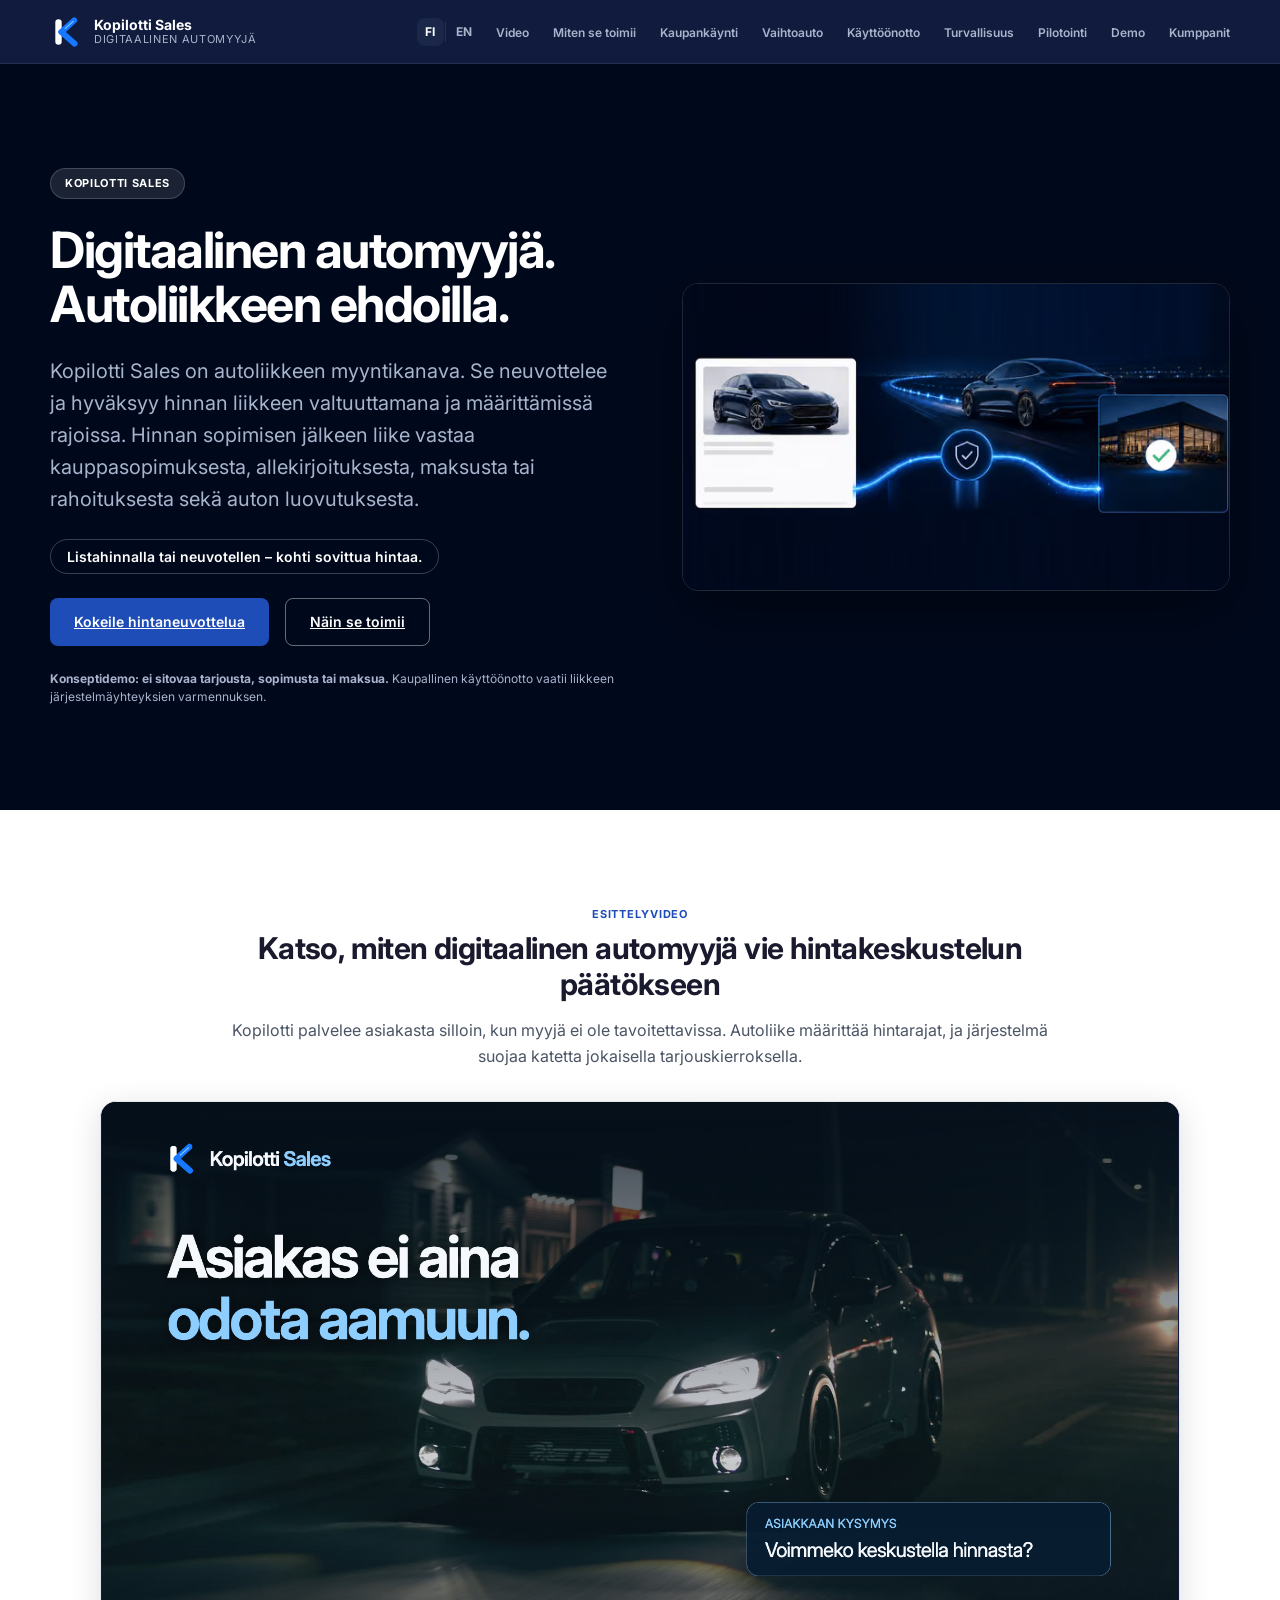
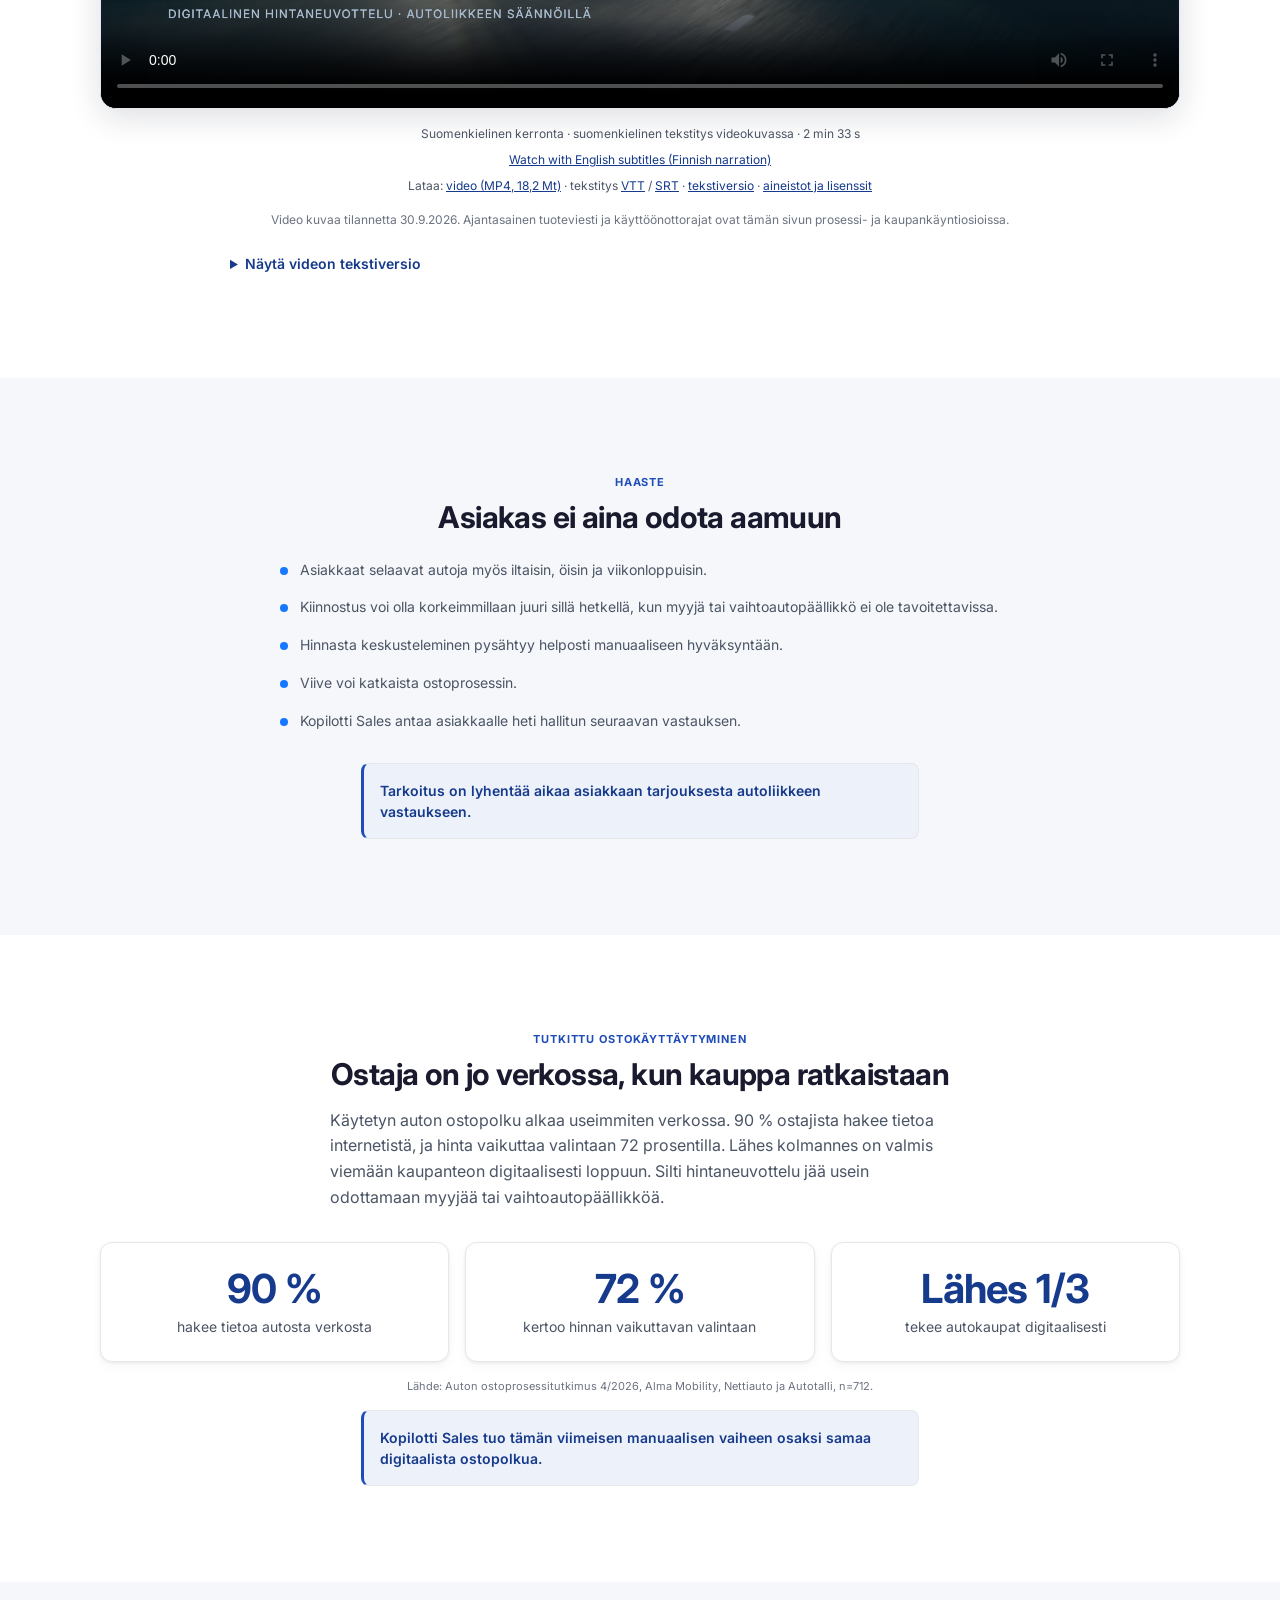
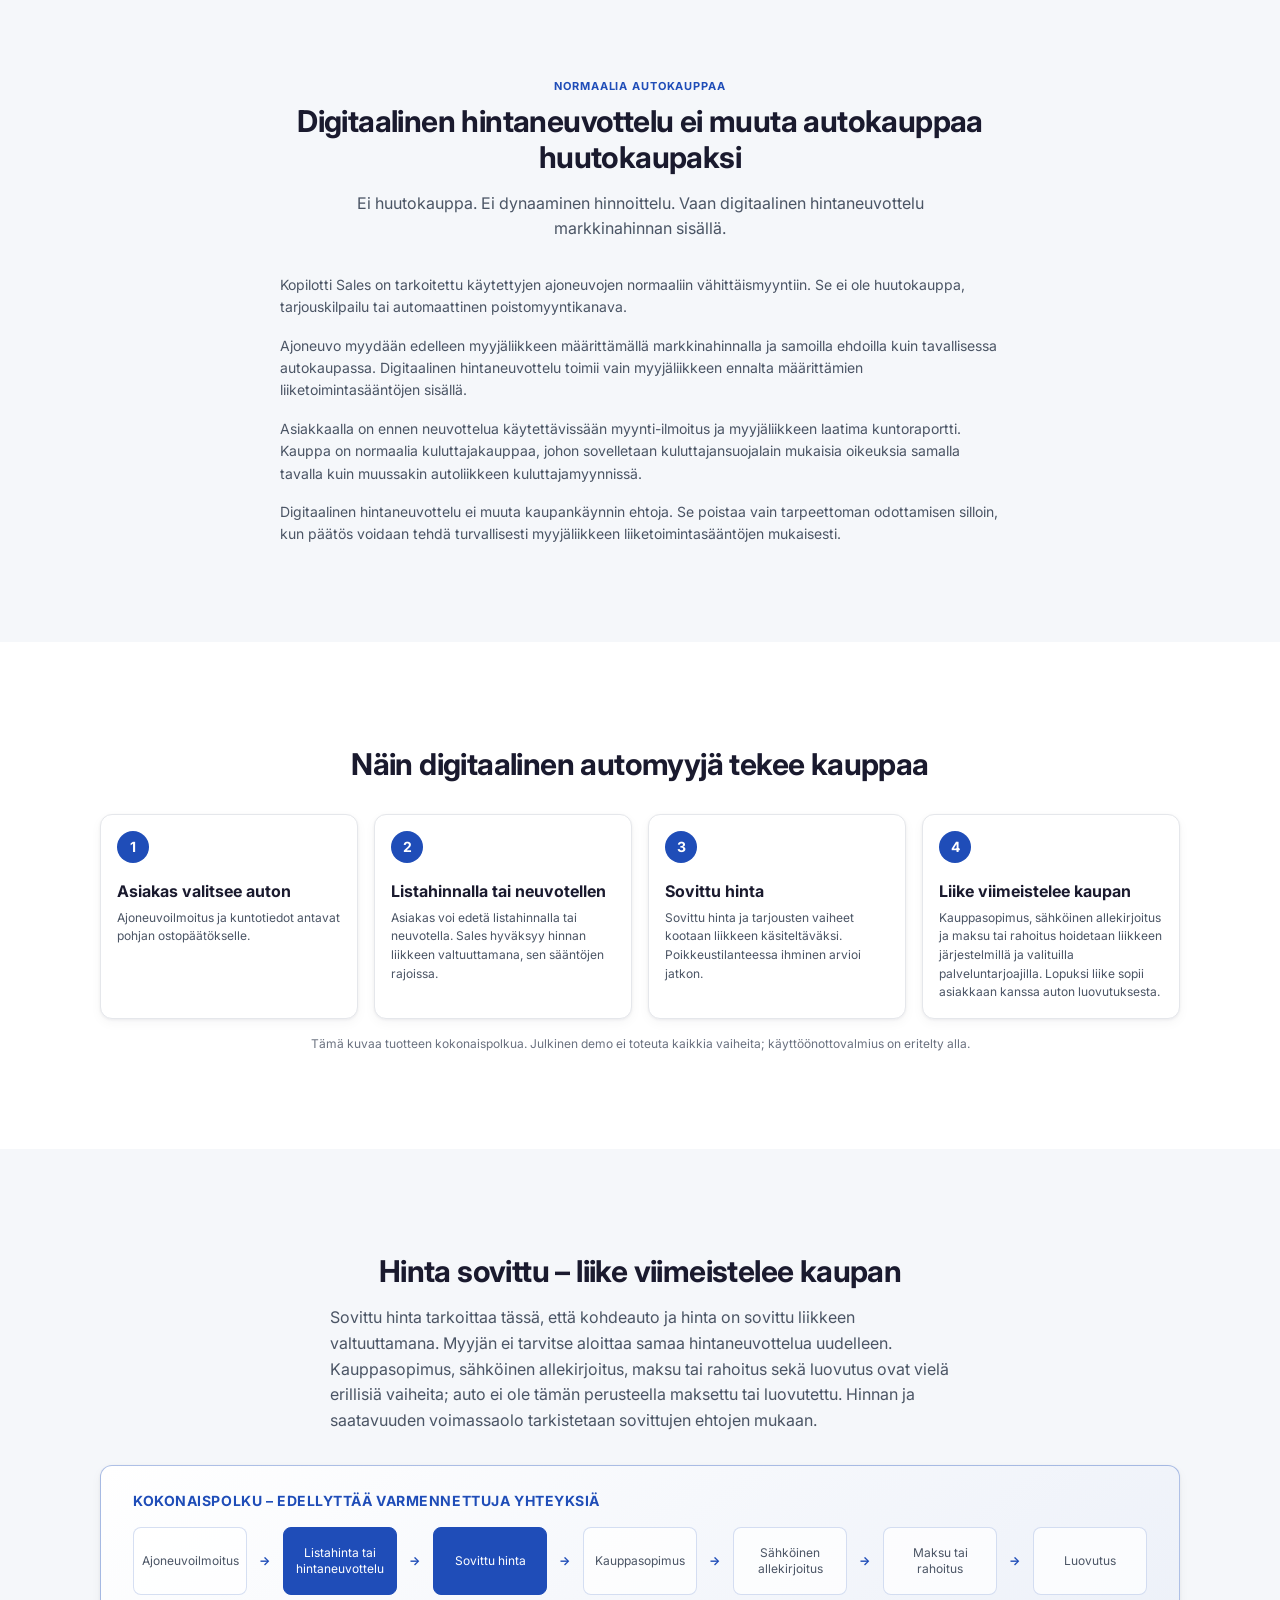
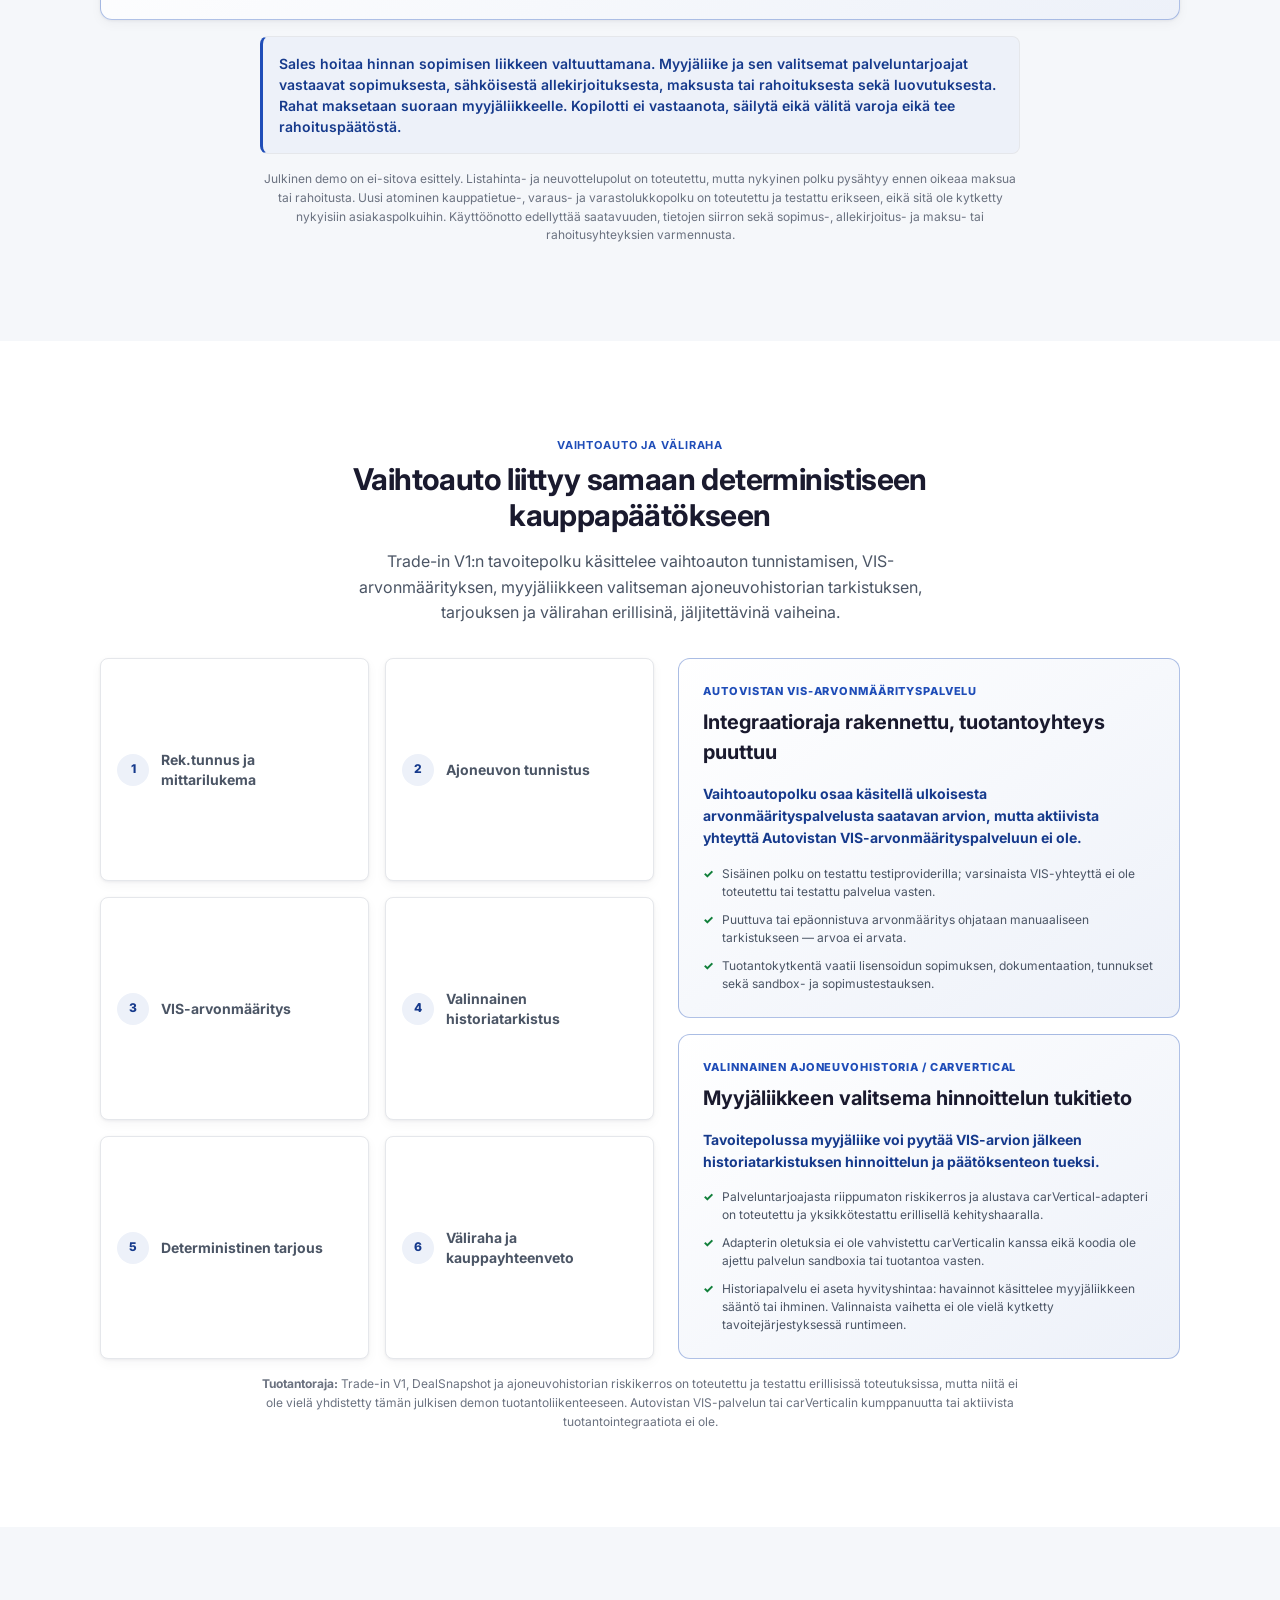
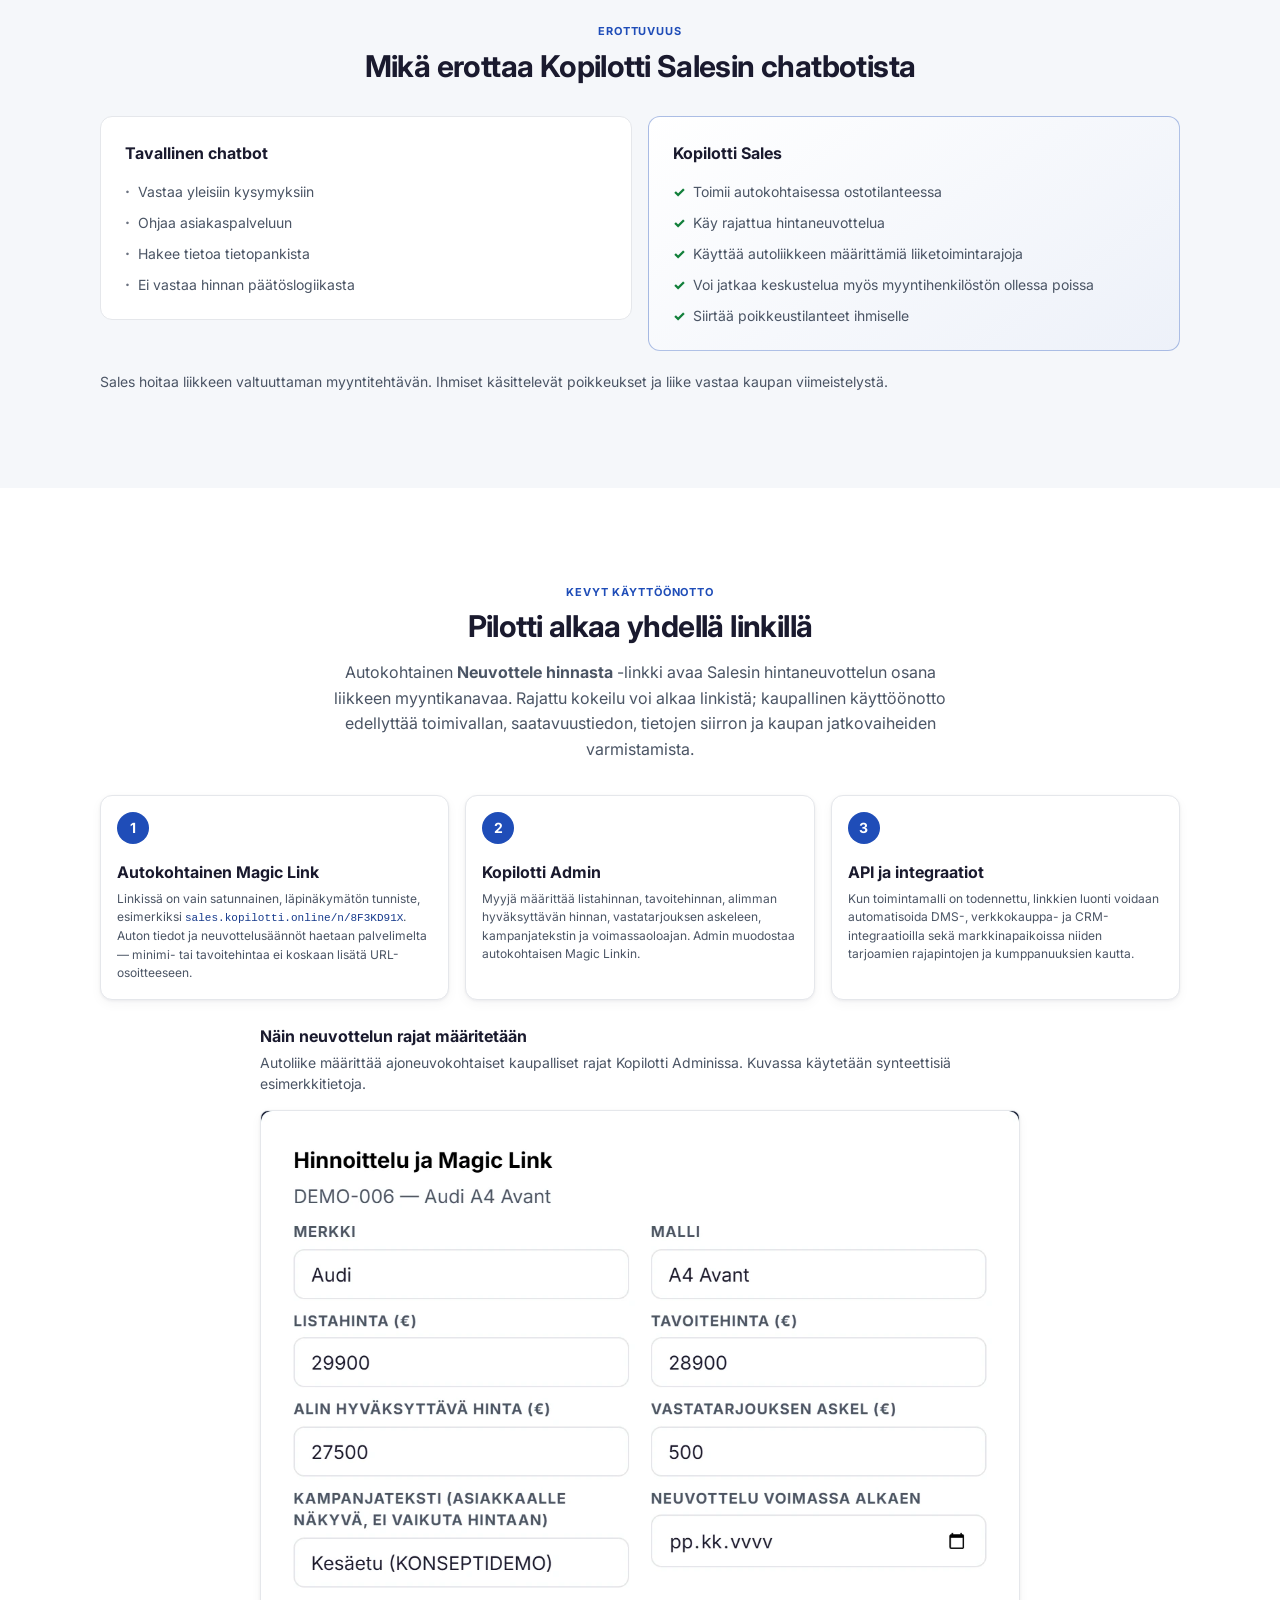
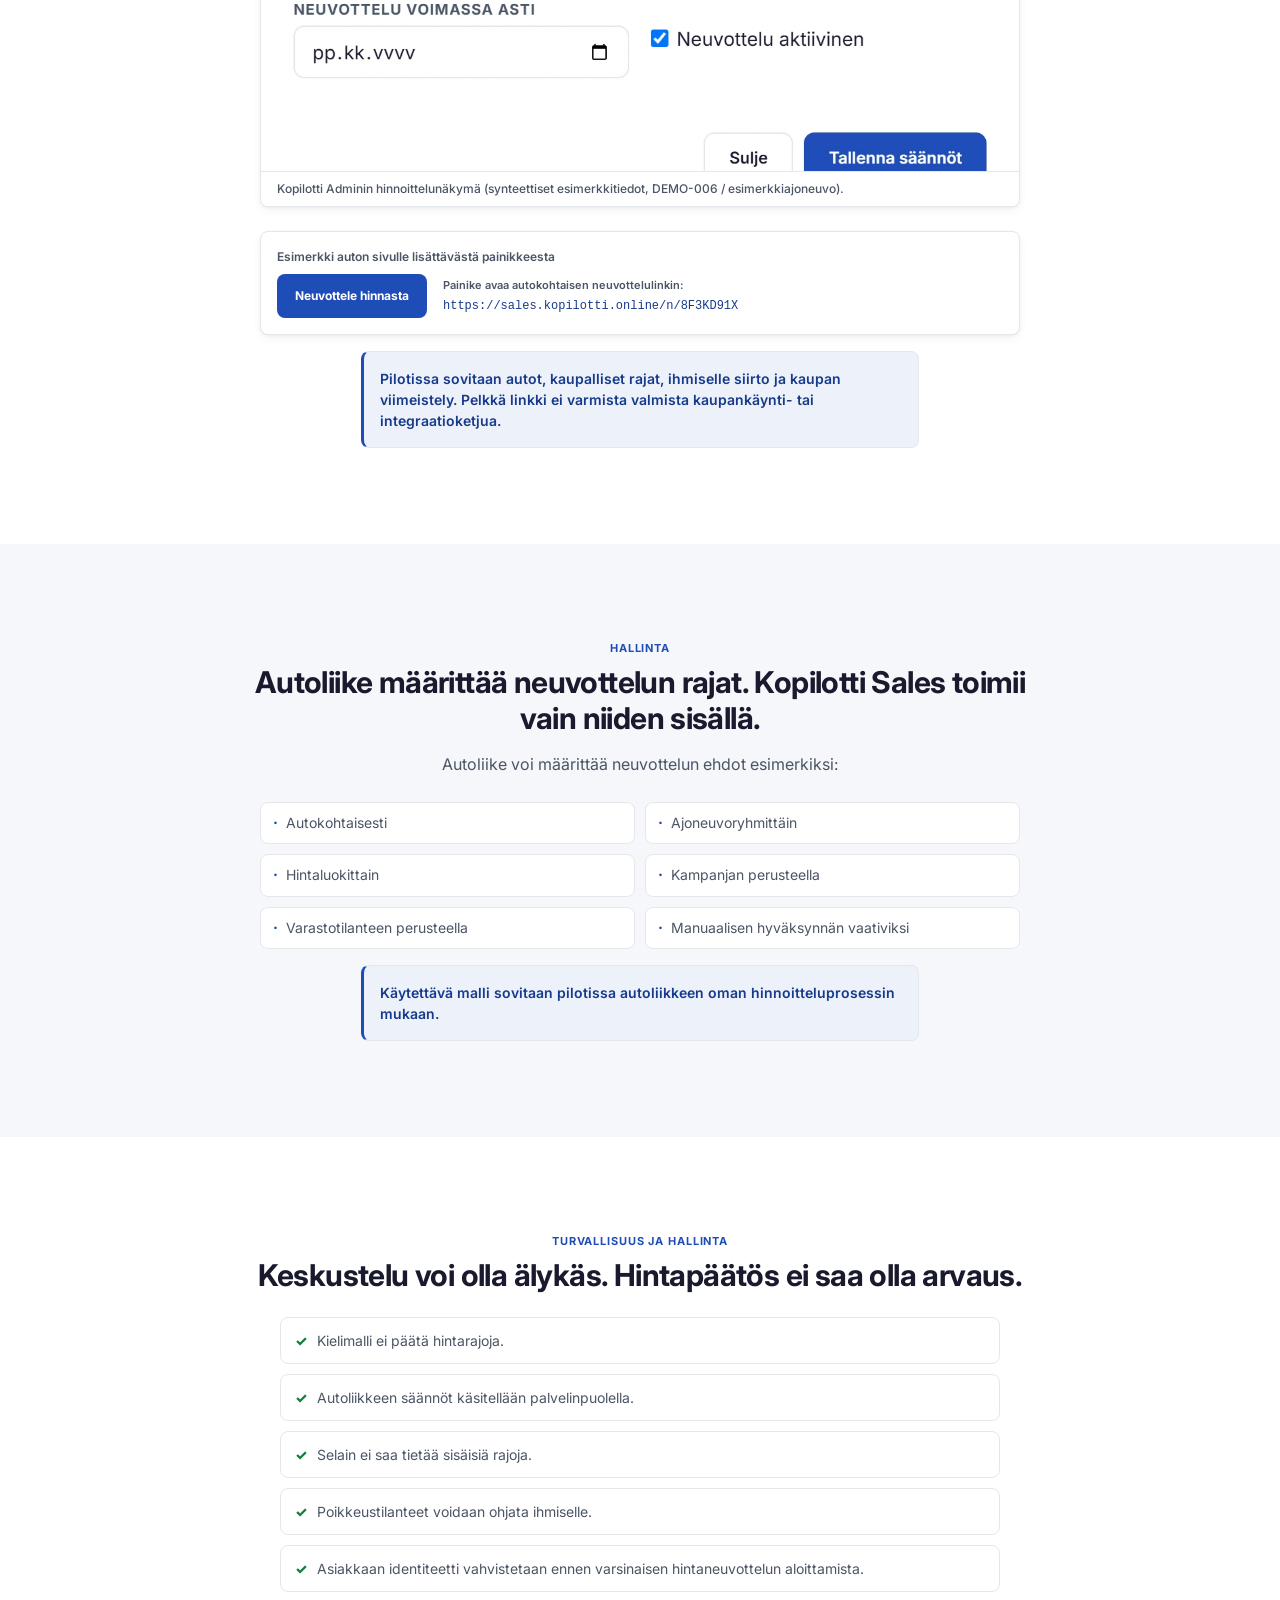
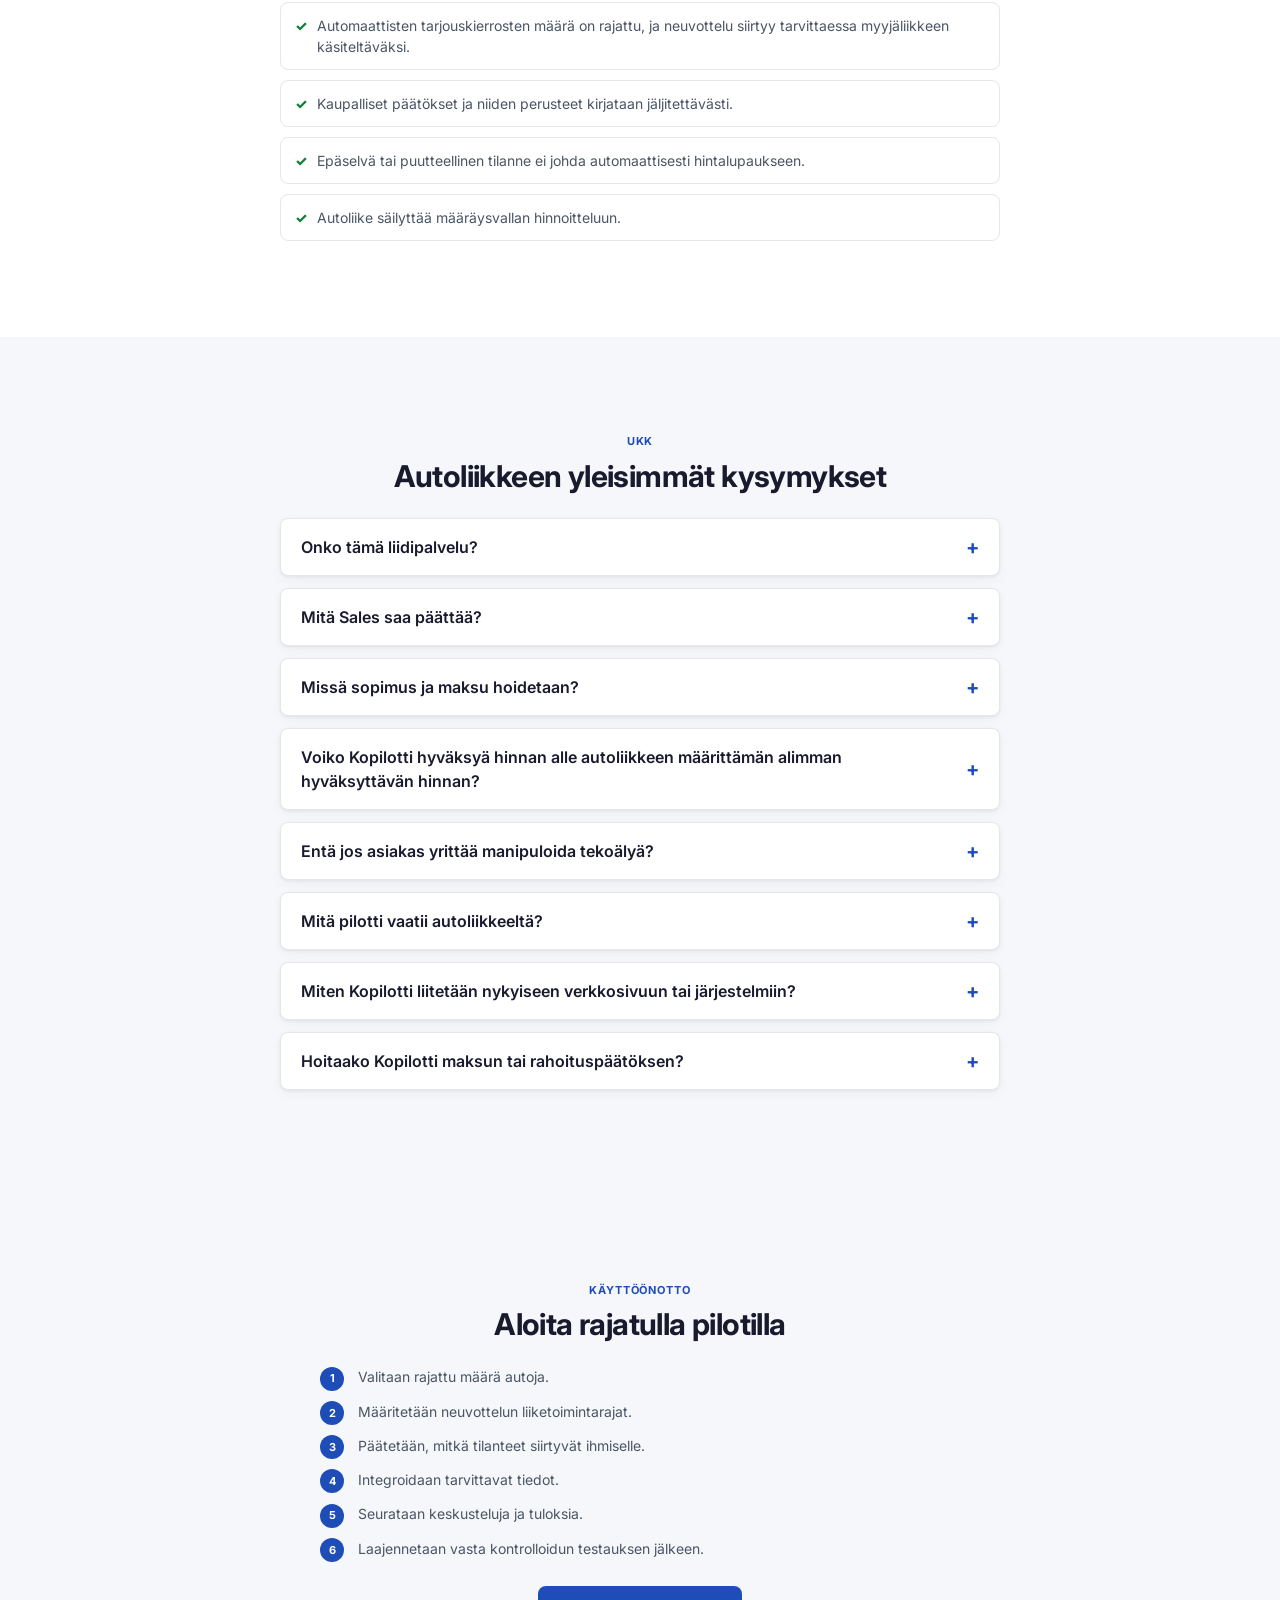
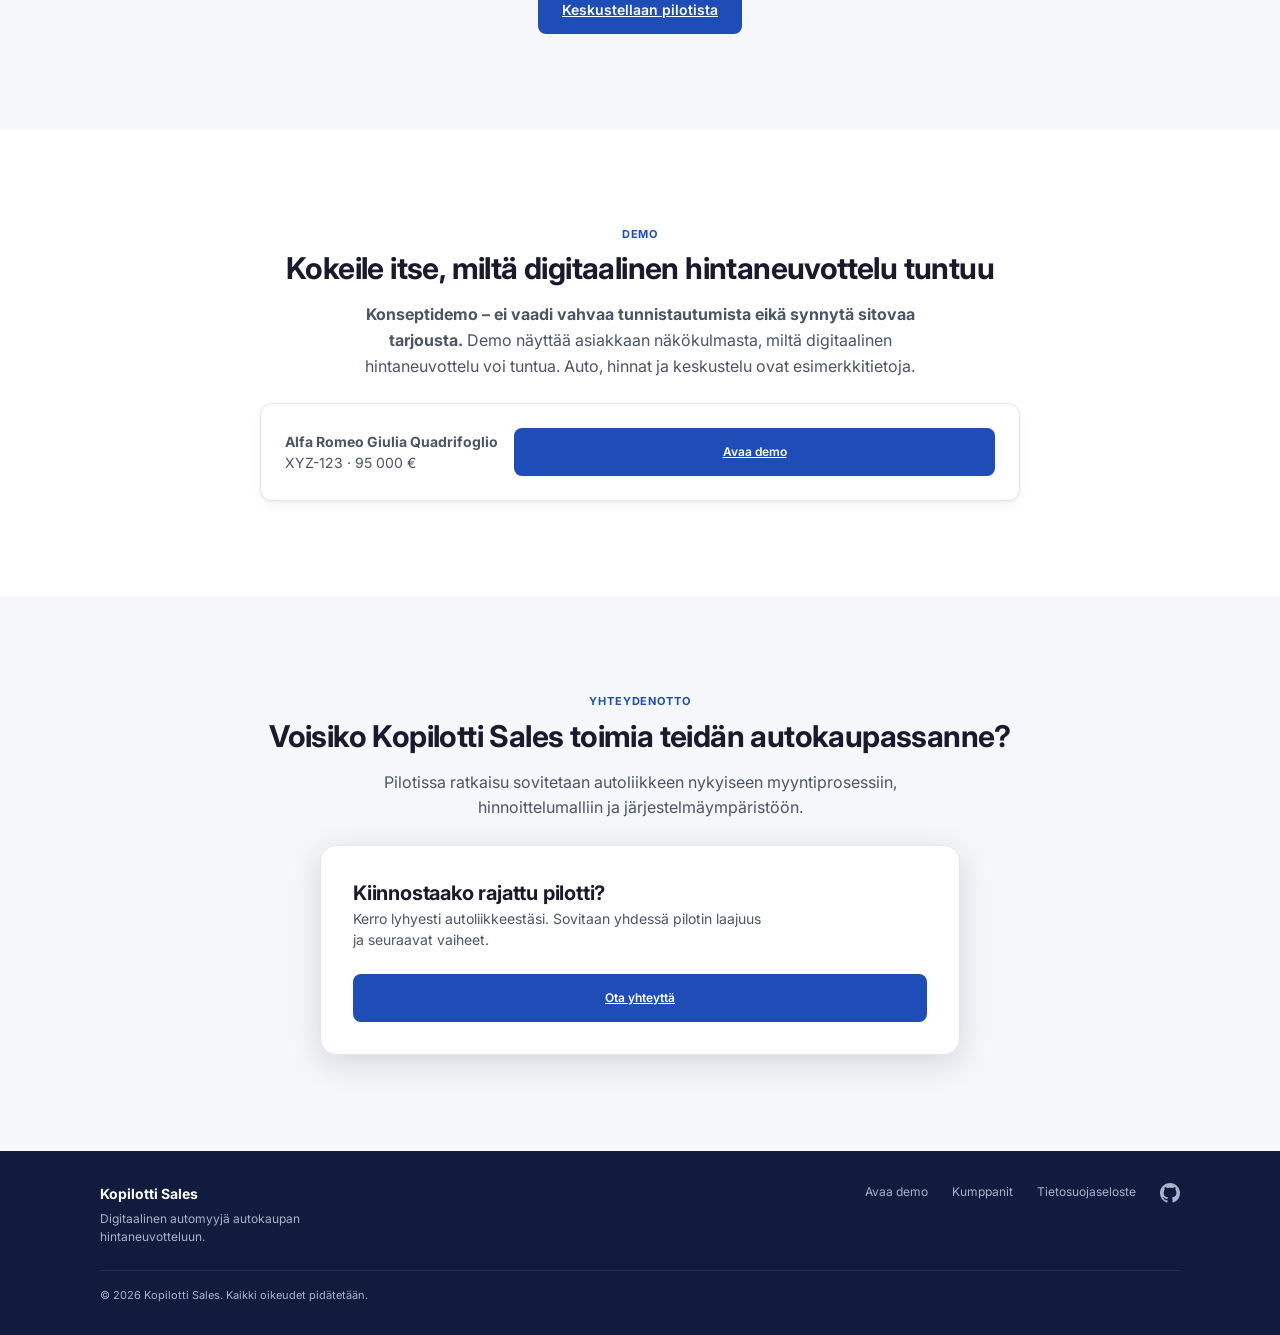
==== commit b10424a6: "docs: describe dealer responsibilities after price agreement" ====
--- a/index.html
+++ b/index.html
@@ -64,7 +64,7 @@
       <div class="hero-inner">
         <p class="hero-eyebrow">Kopilotti Sales</p>
         <h1>Digitaalinen automyyjä. Autoliikkeen ehdoilla.</h1>
-        <p class="hero-lede">Kopilotti Sales on autoliikkeen myyntikanava. Se neuvottelee ja hyväksyy hinnan liikkeen valtuuttamana ja määrittämissä rajoissa. Kun hinta on sovittu, asiakas saa liikkeen kauppasopimuksen allekirjoitettavaksi ja maksaa tai hakee rahoituksen liikkeen järjestelmässä.</p>
+        <p class="hero-lede">Kopilotti Sales on autoliikkeen myyntikanava. Se neuvottelee ja hyväksyy hinnan liikkeen valtuuttamana ja määrittämissä rajoissa. Hinnan sopimisen jälkeen liike vastaa kauppasopimuksesta, allekirjoituksesta, maksusta tai rahoituksesta sekä auton luovutuksesta.</p>
         <p class="hero-tagline">Listahinnalla tai neuvotellen – kohti sovittua hintaa.</p>
         <div class="hero-actions">
           <a class="btn btn-primary" href="vehicle.html" aria-describedby="heroDemoNotice">Kokeile hintaneuvottelua</a>
--- a/styles/landing.css
+++ b/styles/landing.css
@@ -566,7 +566,8 @@
   gap: var(--space-4);
 }
 .journey-row {
-  padding: var(--space-4);
+  margin-top: var(--space-5);
+  padding: var(--space-4) var(--space-5);
   border: 1px solid var(--border);
   border-radius: var(--radius);
   background: var(--white);
@@ -587,7 +588,7 @@
   margin-top: var(--space-3);
   display: grid;
   grid-template-columns: repeat(6, minmax(0, 1fr));
-  gap: 24px;
+  gap: 24px 36px;
   list-style: none;
 }
 .journey-row.is-kopilotti .journey-steps {
@@ -621,7 +622,8 @@
 .journey-steps li:not(:last-child)::after {
   content: '→';
   position: absolute;
-  left: calc(100% + 7px);
+  left: calc(100% + 18px);
+  transform: translateX(-50%);
   color: var(--muted);
   font-weight: 700;
 }
@@ -1033,6 +1035,7 @@
   .compare-grid { grid-template-columns: 1fr; }
   .bullet-grid { grid-template-columns: 1fr; }
   .evidence-grid { grid-template-columns: 1fr; }
+  .journey-row { padding: var(--space-4); }
   .journey-steps,
   .journey-row.is-kopilotti .journey-steps { grid-template-columns: 1fr; gap: 12px; }
   .journey-steps li { min-height: 0; justify-content: flex-start; text-align: left; }
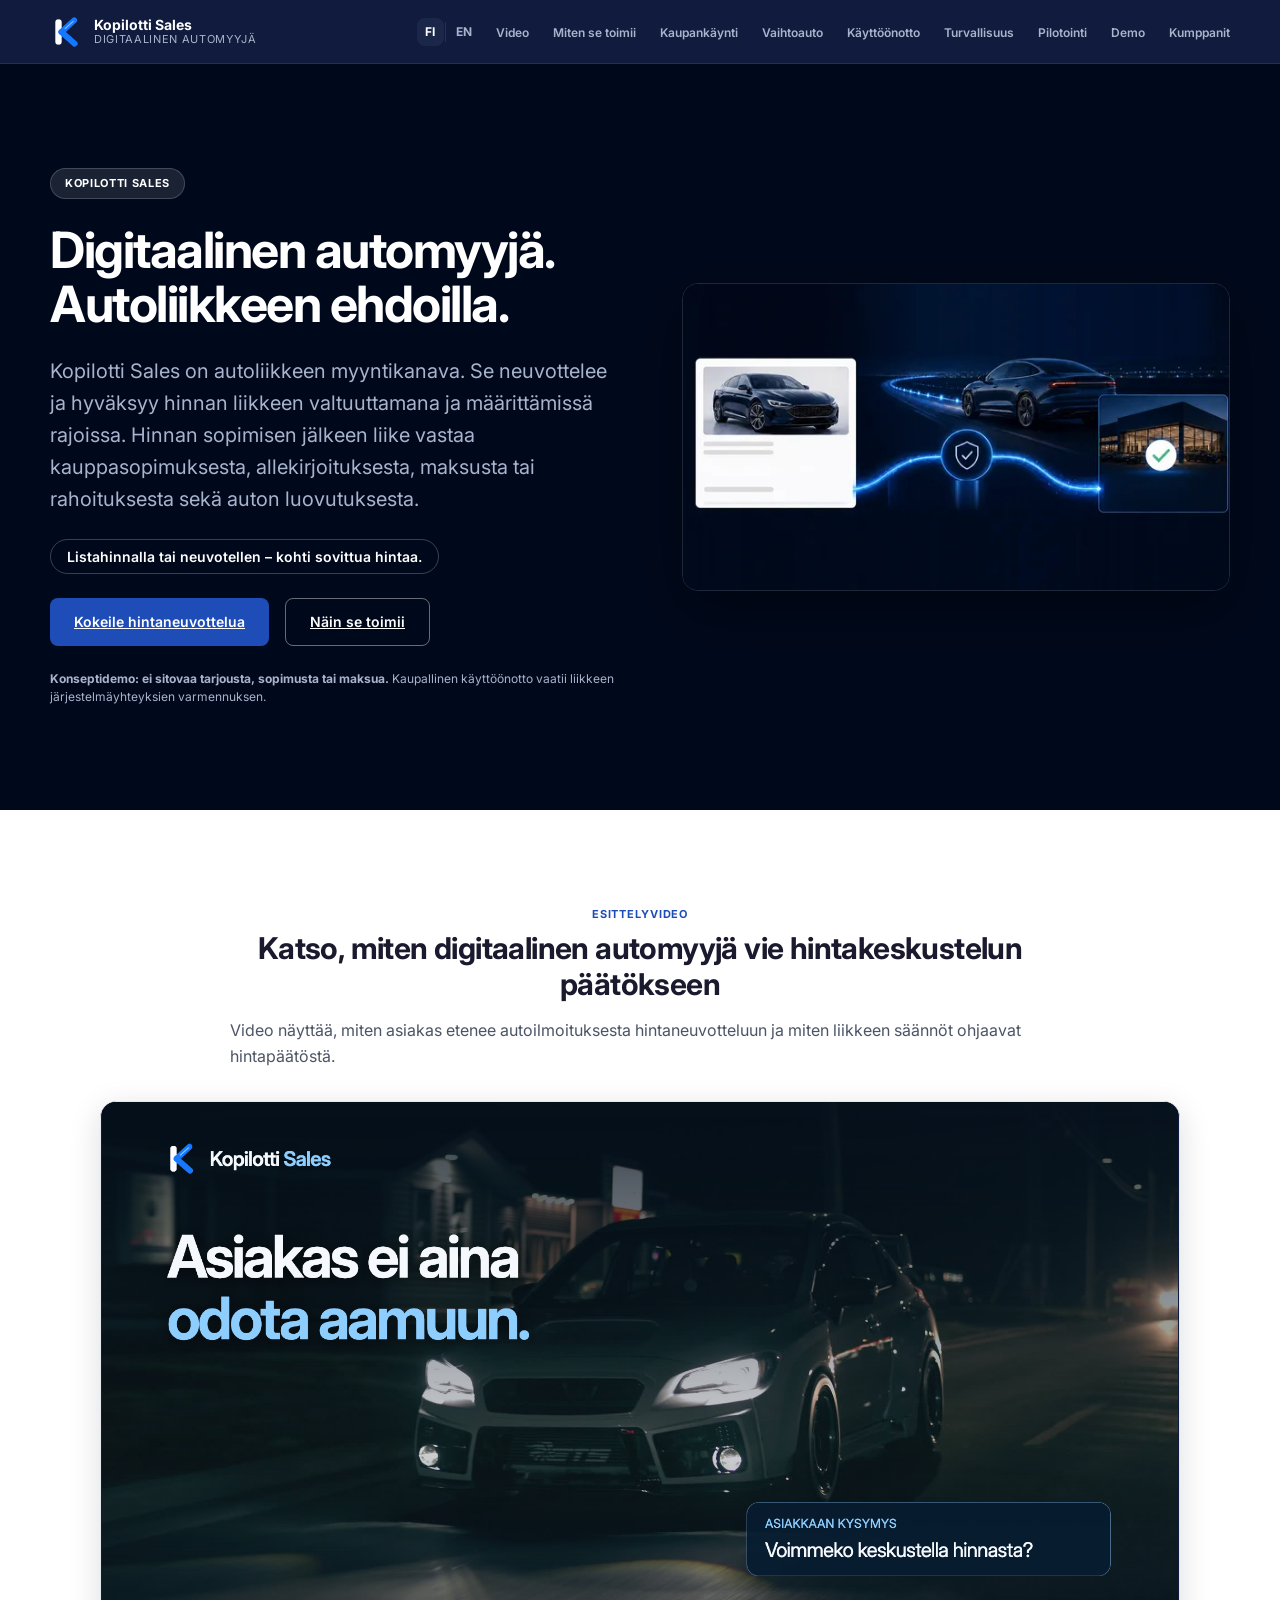
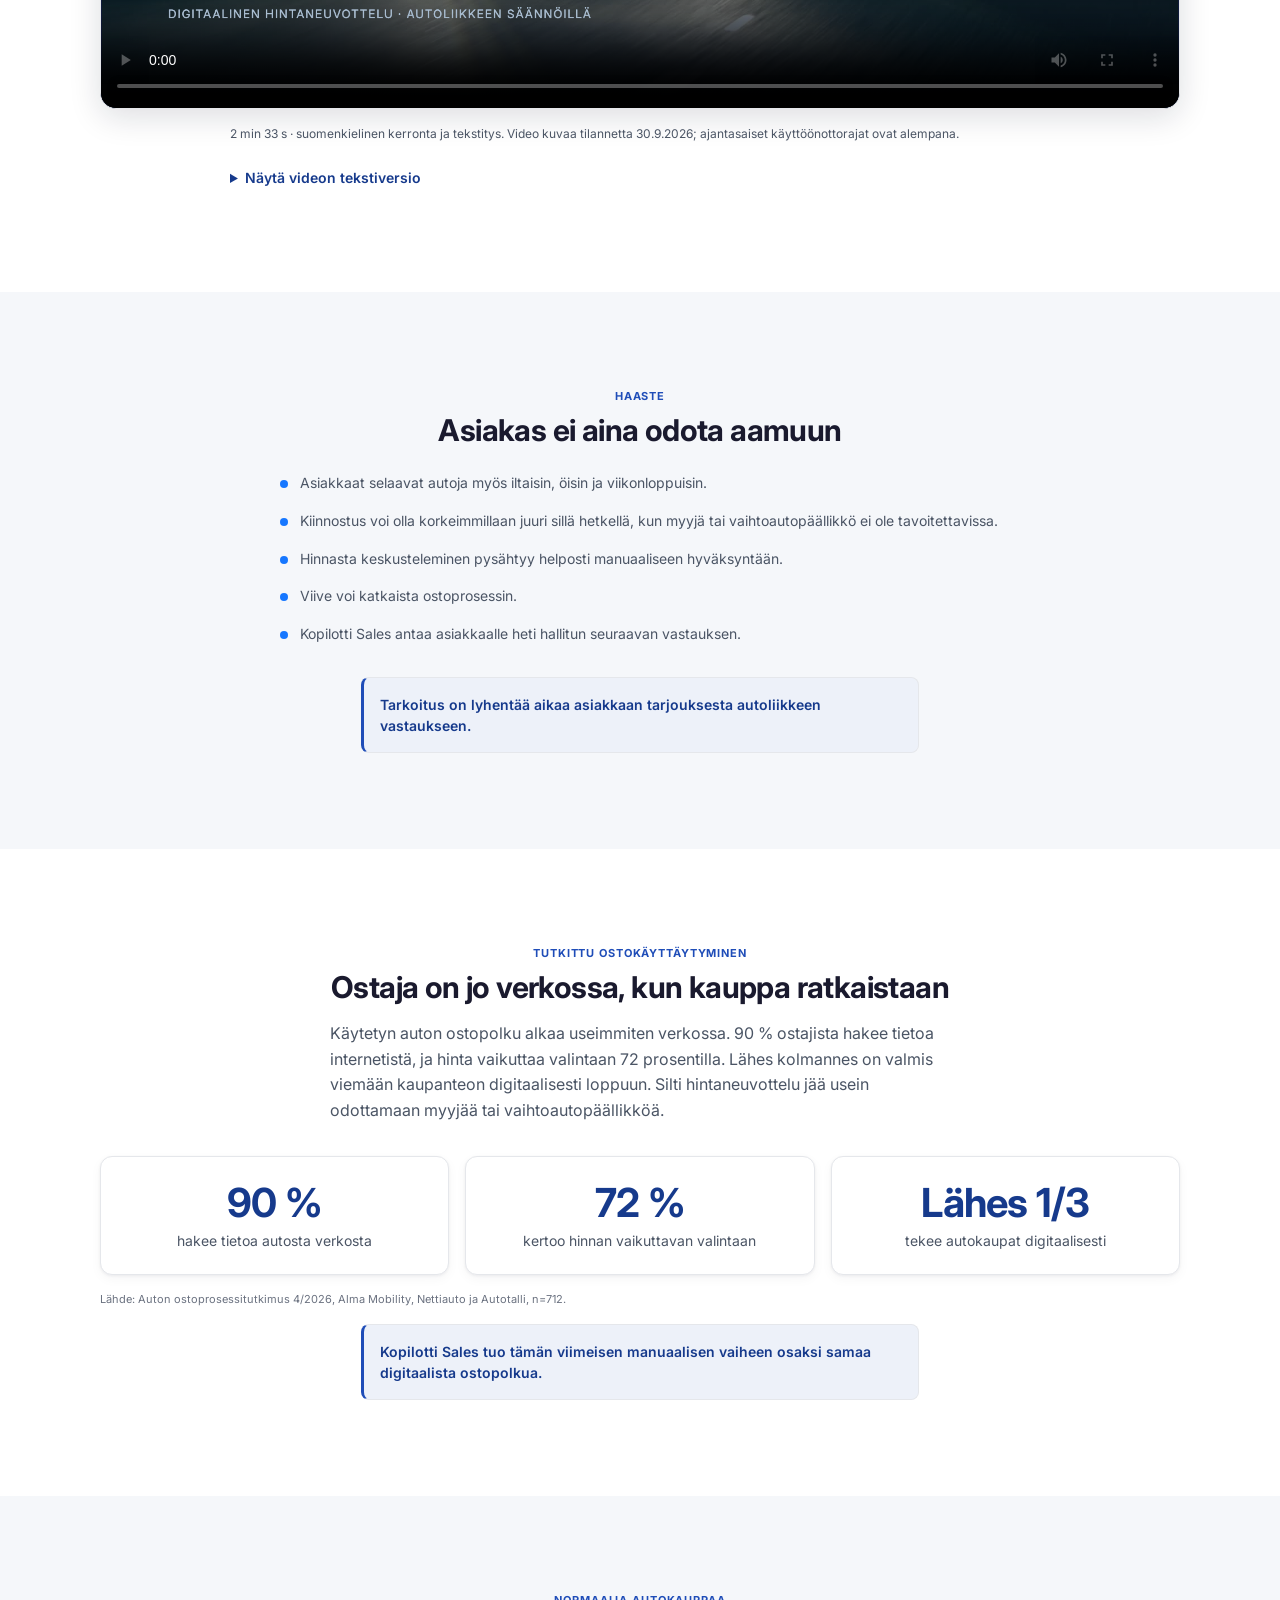
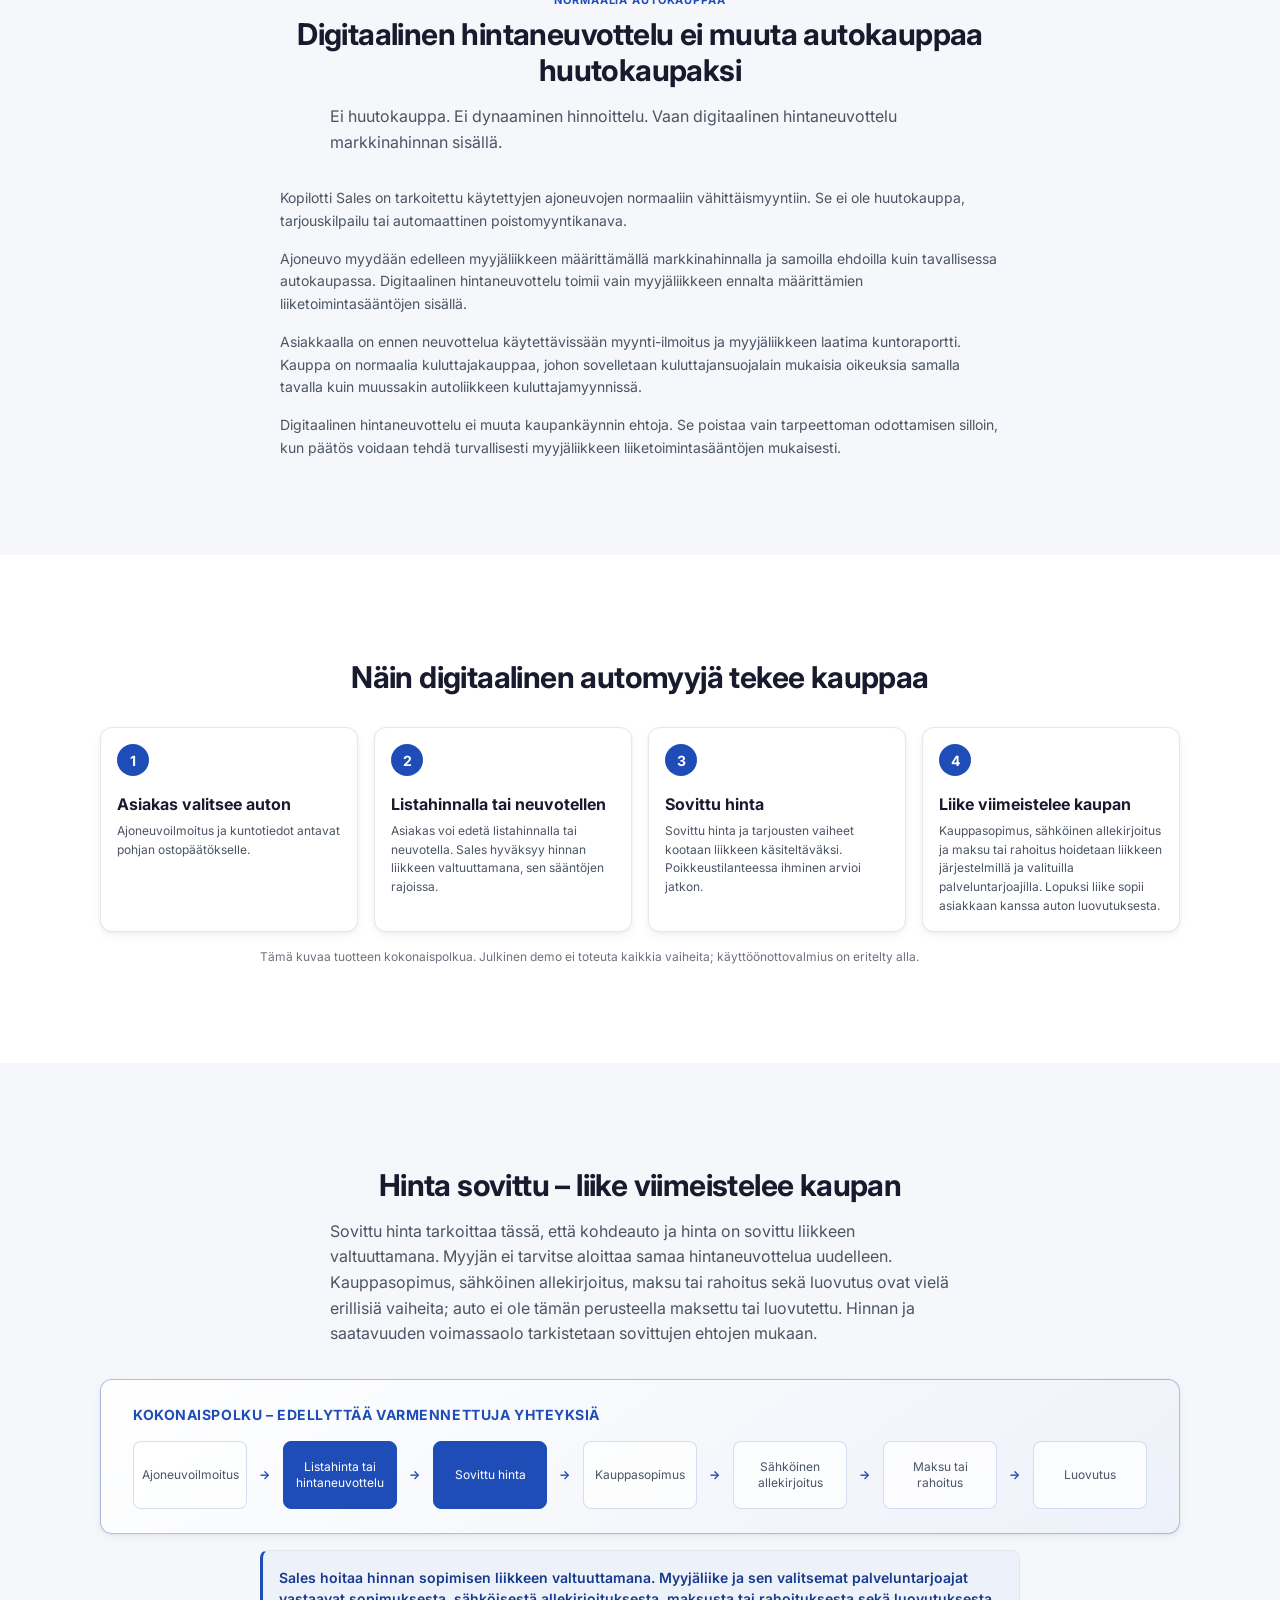
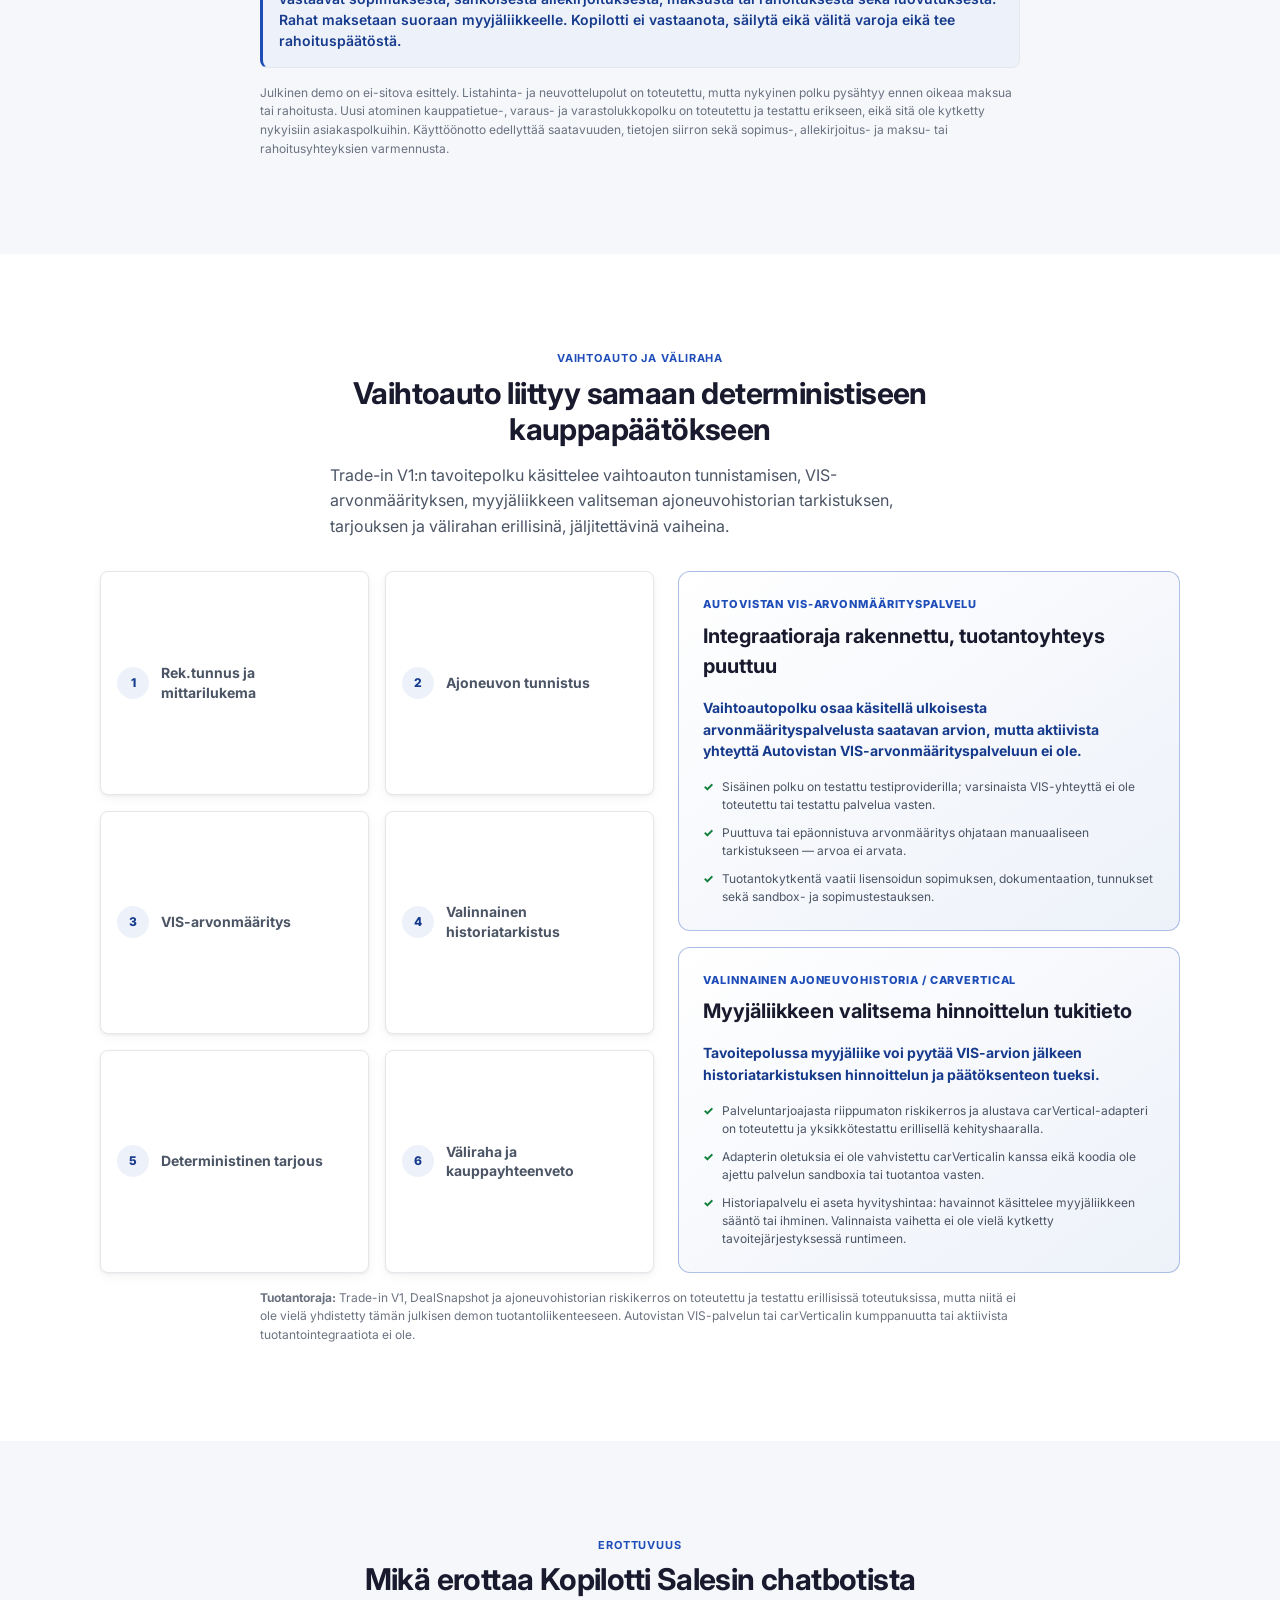
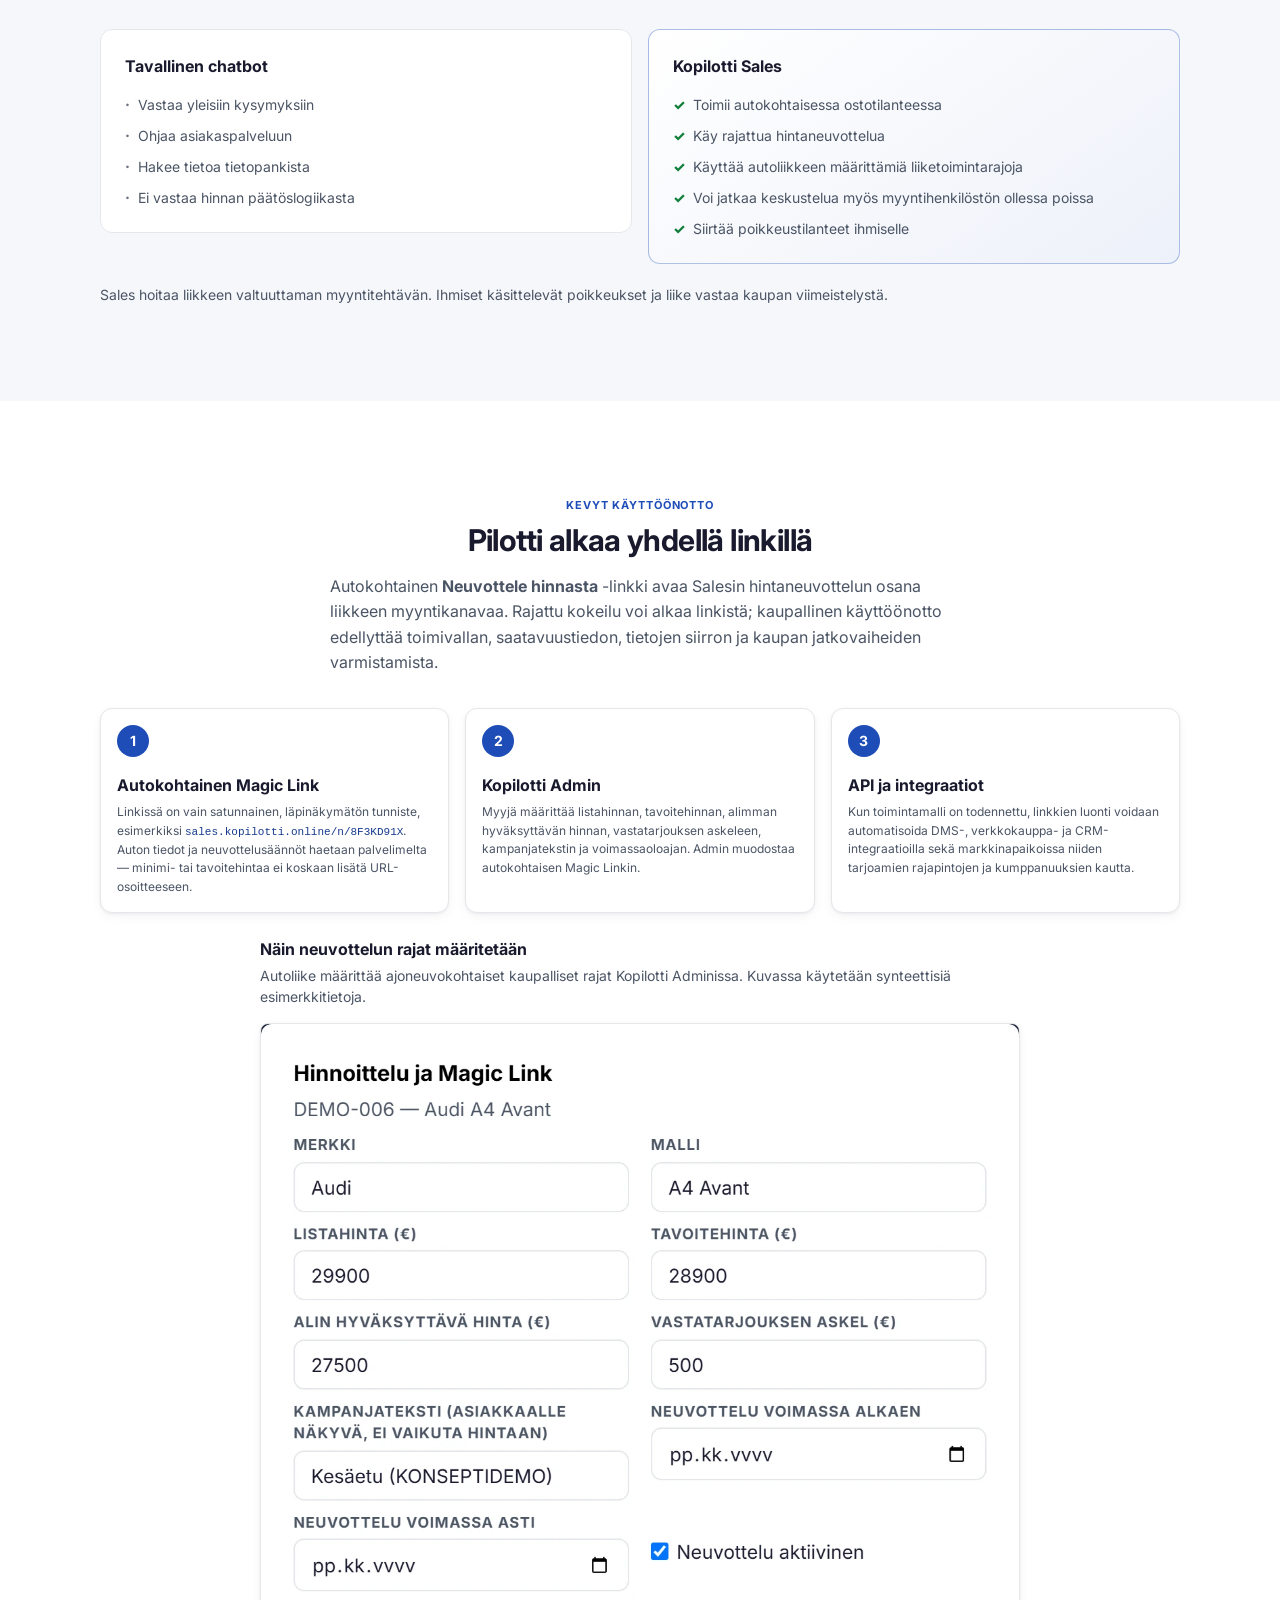
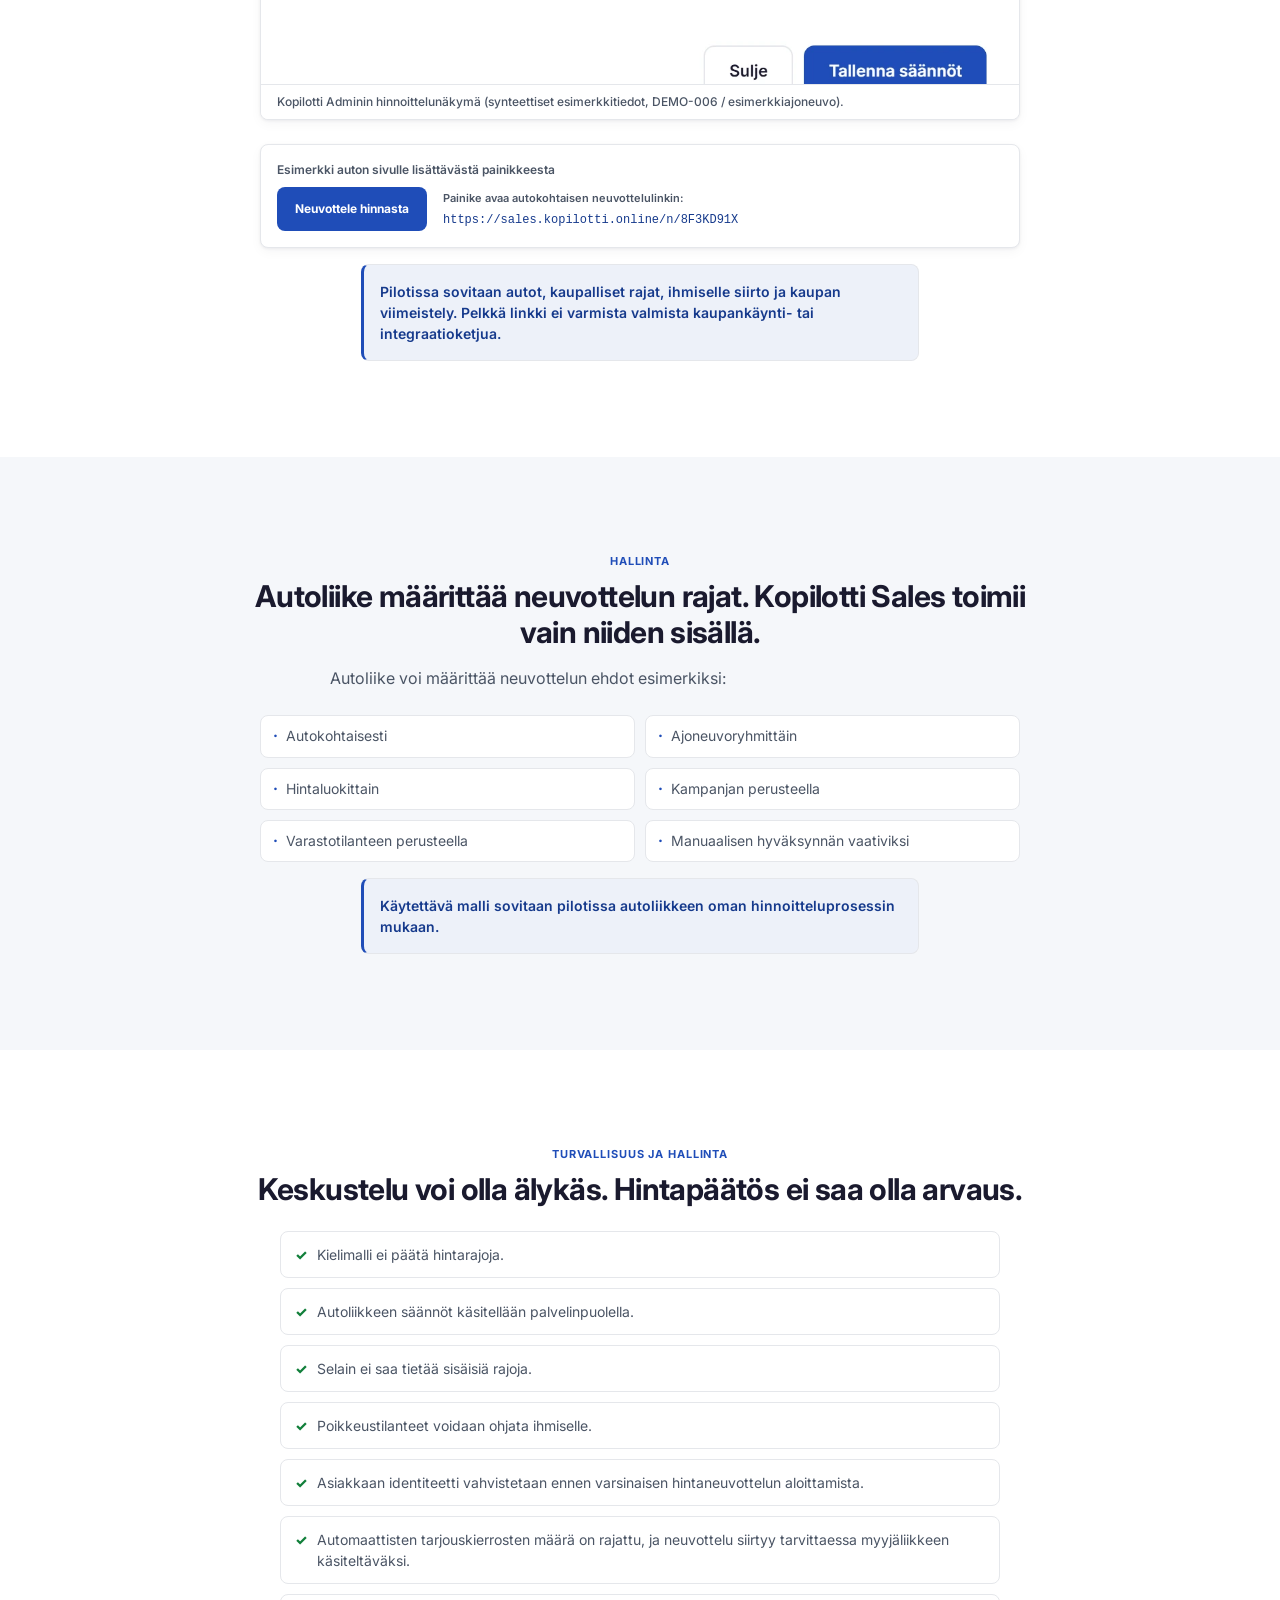
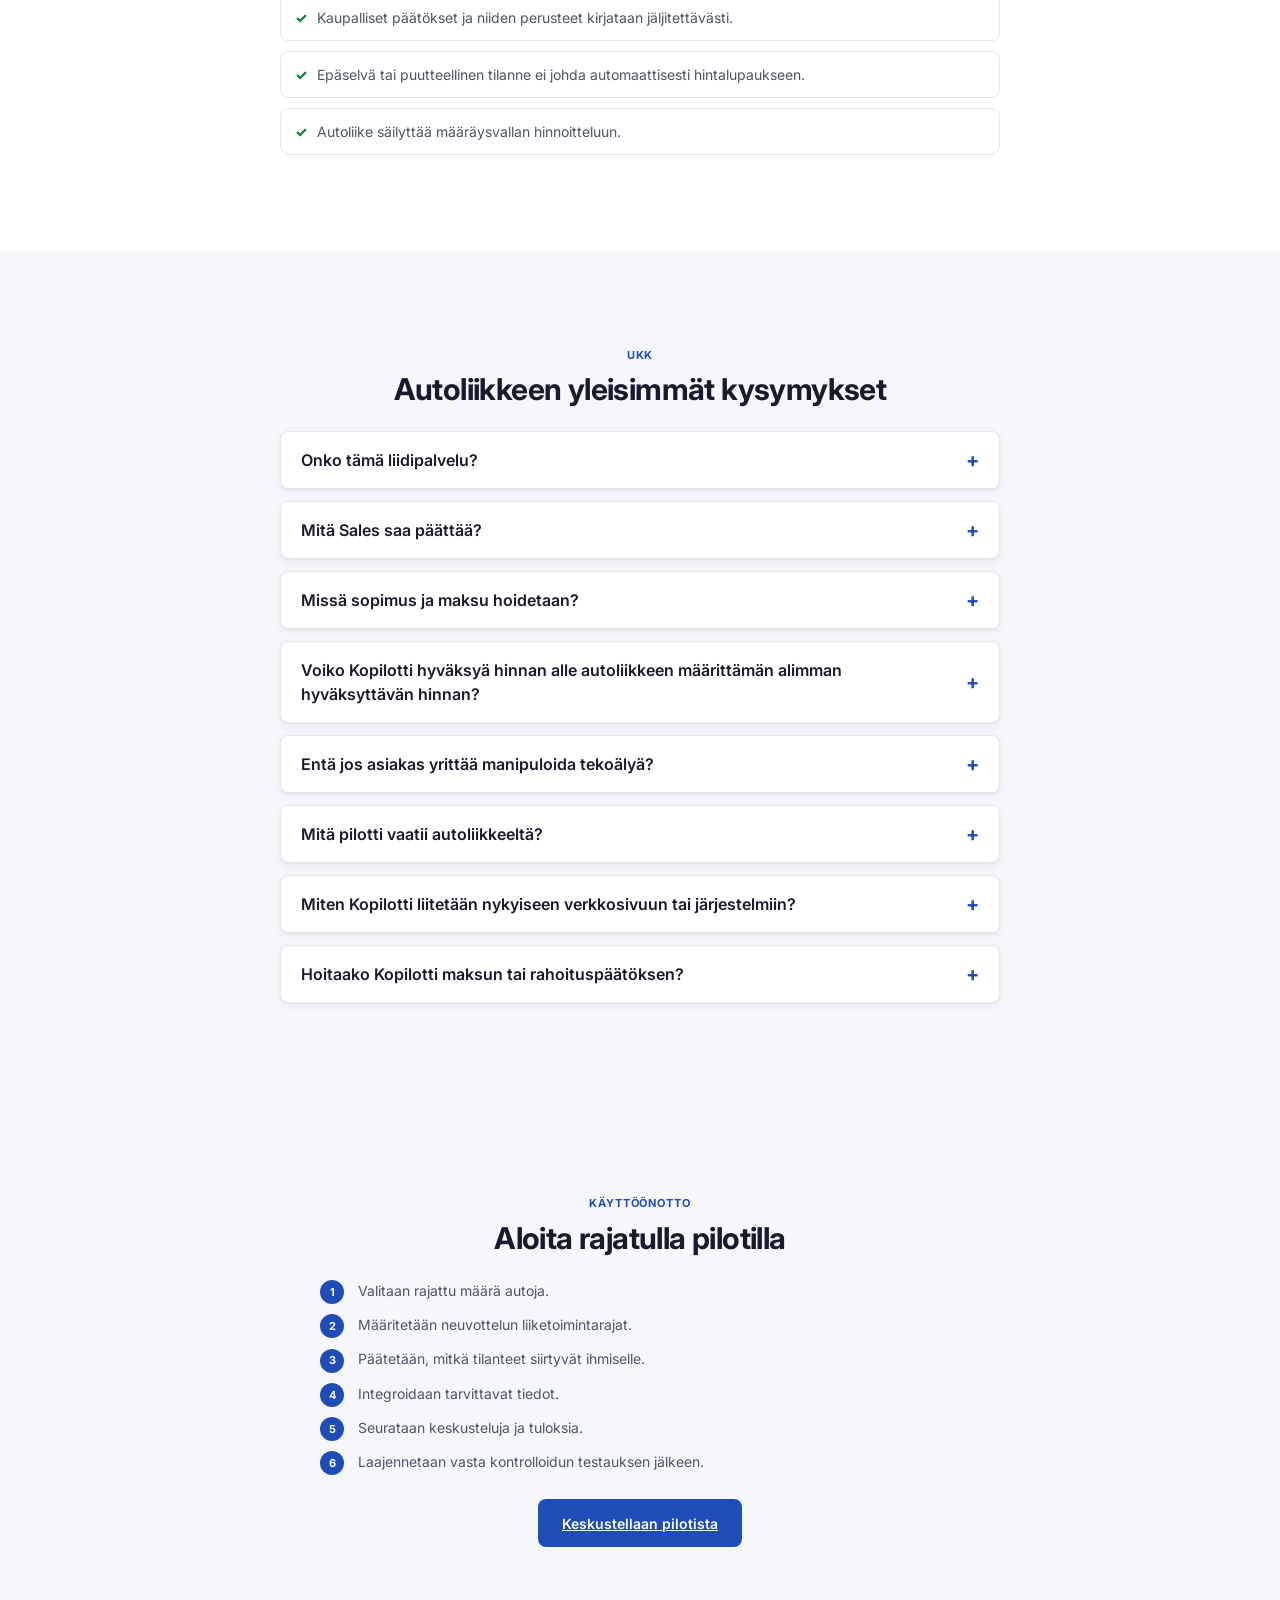
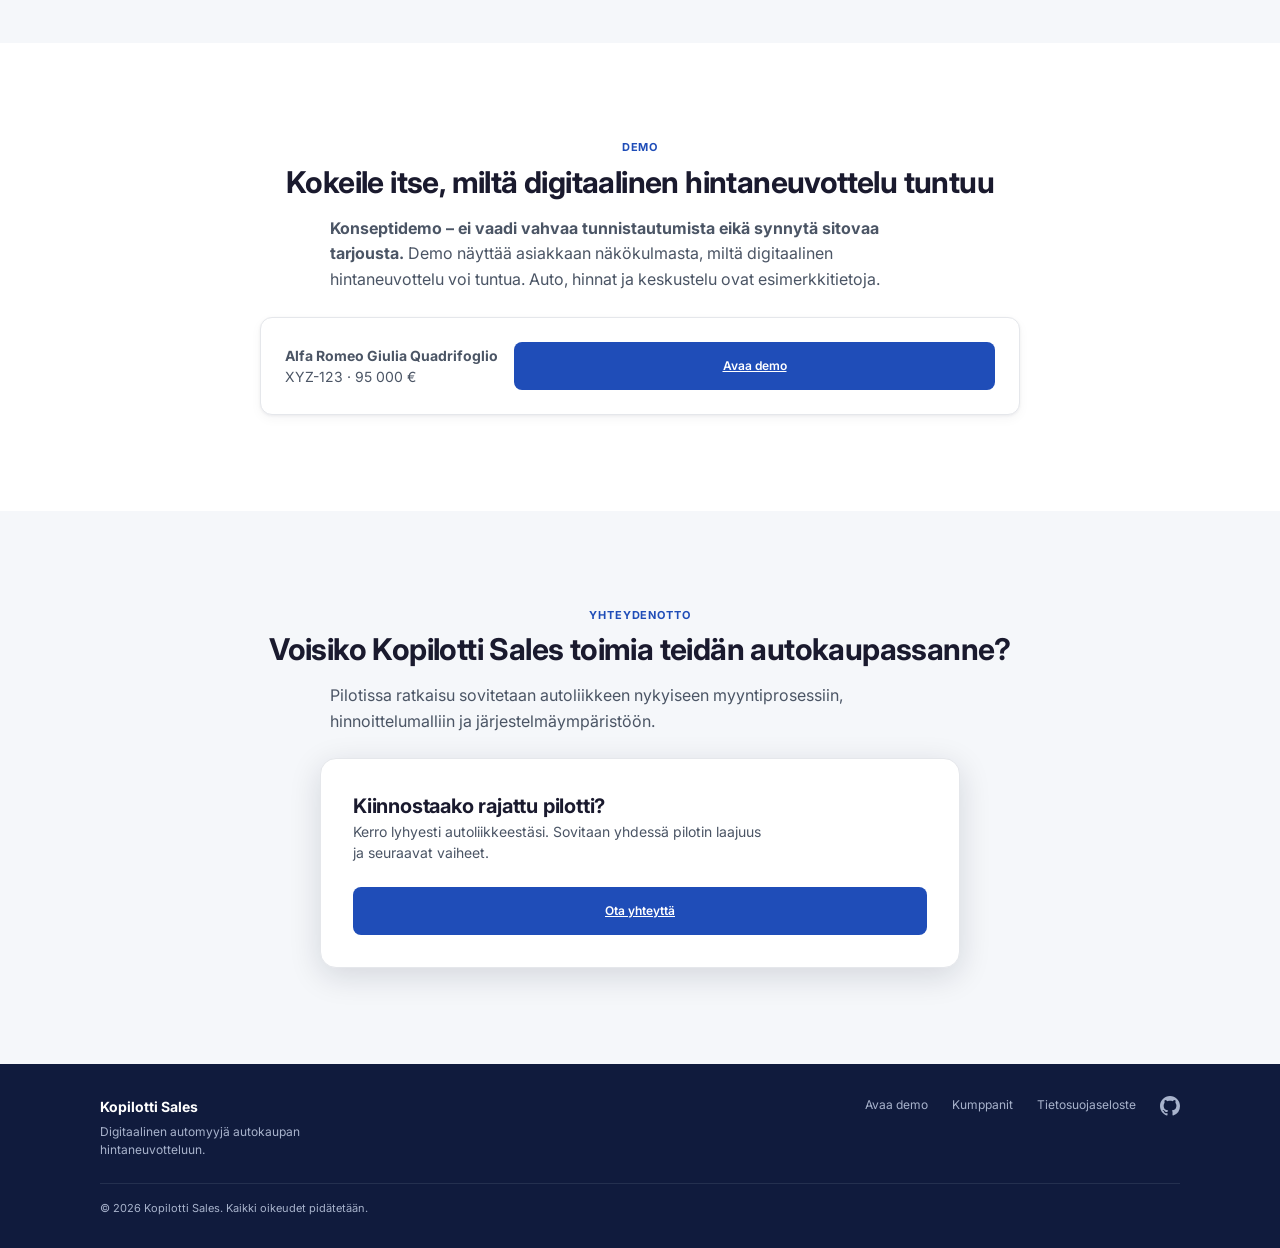
==== commit 4040a929: "fix: drop AVIF hero sources, trim video copy and left-align body text Mirrors mikko-lab/kopilotti-sa" ====
--- a/index.html
+++ b/index.html
@@ -73,10 +73,8 @@
         <p class="hero-note" id="heroDemoNotice"><strong>Konseptidemo: ei sitovaa tarjousta, sopimusta tai maksua.</strong> Kaupallinen käyttöönotto vaatii liikkeen järjestelmäyhteyksien varmennuksen.</p>
       </div>
       <picture class="hero-visual" aria-hidden="true">
-        <source media="(min-width: 900px)" type="image/avif" srcset="assets/hero-car-desktop-600.avif 600w, assets/hero-car-desktop-1000.avif 1000w, assets/hero-car-desktop-1520.avif 1520w" sizes="(min-width: 1180px) 520px, 45vw">
         <source media="(min-width: 900px)" type="image/webp" srcset="assets/hero-car-desktop-600.webp 600w, assets/hero-car-desktop-1000.webp 1000w, assets/hero-car-desktop-1520.webp 1520w" sizes="(min-width: 1180px) 520px, 45vw">
         <source media="(min-width: 900px)" srcset="assets/hero-car-desktop-600.jpg 600w, assets/hero-car-desktop-1000.jpg 1000w, assets/hero-car-desktop-1520.jpg 1520w" sizes="(min-width: 1180px) 520px, 45vw">
-        <source type="image/avif" srcset="assets/hero-car-mobile-640.avif 640w, assets/hero-car-mobile-1080.avif 1080w, assets/hero-car-mobile-1620.avif 1620w" sizes="100vw">
         <source type="image/webp" srcset="assets/hero-car-mobile-640.webp 640w, assets/hero-car-mobile-1080.webp 1080w, assets/hero-car-mobile-1620.webp 1620w" sizes="100vw">
         <img
           src="assets/hero-car-mobile-1080.jpg"
@@ -95,7 +93,7 @@
       <div class="landing-section-inner">
         <p class="section-eyebrow">Esittelyvideo</p>
         <h2 id="salesVideoHeading" class="section-heading">Katso, miten digitaalinen automyyjä vie hintakeskustelun päätökseen</h2>
-        <p class="section-intro">Kopilotti palvelee asiakasta silloin, kun myyjä ei ole tavoitettavissa. Autoliike määrittää hintarajat, ja järjestelmä suojaa katetta jokaisella tarjouskierroksella.</p>
+        <p class="section-intro">Video näyttää, miten asiakas etenee autoilmoituksesta hintaneuvotteluun ja miten liikkeen säännöt ohjaavat hintapäätöstä.</p>
         <div class="sales-video-frame">
           <video class="sales-video" controls preload="metadata" playsinline width="1920" height="1080"
                  poster="assets/kopilotti-sales-video-poster-2026-09-30.png" aria-describedby="salesVideoNote">
@@ -103,10 +101,7 @@
             <p>Selaimesi ei toista tätä videota. <a href="assets/kopilotti-sales-esittelyvideo-2026-09-30.fi.mp4" download>Lataa video (MP4)</a>.</p>
           </video>
         </div>
-        <p id="salesVideoNote" class="sales-video-note">Suomenkielinen kerronta · suomenkielinen tekstitys videokuvassa · 2 min 33 s</p>
-        <p class="sales-video-links"><a href="en/#sales-video" hreflang="en" lang="en">Watch with English subtitles (Finnish narration)</a></p>
-        <p class="sales-video-links">Lataa: <a href="assets/kopilotti-sales-esittelyvideo-2026-09-30.fi.mp4" download>video (MP4, 18,2 Mt)</a> · tekstitys <a href="assets/kopilotti-sales-esittely-2026-09-30.fi.vtt" download>VTT</a> / <a href="assets/kopilotti-sales-esittely-2026-09-30.fi.srt" download>SRT</a> · <a href="https://github.com/mikko-lab/kopilotti-sales-demo/blob/main/docs/esittelyvideo-2026-09-30.fi.md">tekstiversio</a> · <a href="https://github.com/mikko-lab/kopilotti-sales-demo/blob/main/docs/esittelyvideo-2026-09-30-credits.md">aineistot ja lisenssit</a></p>
-                <p class="product-status-note">Video kuvaa tilannetta 30.9.2026. Ajantasainen tuoteviesti ja käyttöönottorajat ovat tämän sivun prosessi- ja kaupankäyntiosioissa.</p>
+        <p id="salesVideoNote" class="sales-video-note">2 min 33 s · suomenkielinen kerronta ja tekstitys. Video kuvaa tilannetta 30.9.2026; ajantasaiset käyttöönottorajat ovat alempana.</p>
         <details class="sales-video-transcript">
           <summary>Näytä videon tekstiversio</summary>
           <div class="sales-video-transcript-body">
--- a/styles/landing.css
+++ b/styles/landing.css
@@ -137,10 +137,12 @@
    .landing-section-inner container is centered (max-width:1080px + auto
    margins), but left-aligned text inside it still starts flush at the
    container's left edge, which reads as "hero is centered, everything
-   else is shoved left" once there's enough side space to notice. List/card
-   body content below (steps-grid, security-list, etc.) stays left-aligned
-   on purpose — only the eyebrow/heading/intro "chapter title" cluster is
-   centered, same pattern the hero already uses. */
+   else is shoved left" once there's enough side space to notice. Only the
+   short eyebrow + heading "chapter title" pair is centered. Multi-line
+   copy (intros, status notes, captions) is left-aligned inside its own
+   centered column (max-width + margin-inline:auto): on 3+ lines centered
+   text makes every line start at a different point, which slows reading,
+   especially on mobile where these paragraphs run to 5-9 lines. */
 .section-eyebrow {
   color: var(--primary);
   font-size: var(--text-2xs);
@@ -165,7 +167,7 @@
   line-height: 1.6;
   max-width: 62ch;
   margin-inline: auto;
-  text-align: center;
+  text-align: left;
 }
 .section-callout {
   margin-top: var(--space-3);
@@ -229,11 +231,8 @@
 .hero-inner {
   display: grid;
   gap: clamp(18px, 3vw, 24px);
-  text-align: center;
-  justify-items: center;
-}
-@media (min-width: 900px) {
-  .hero-inner { text-align: left; justify-items: start; }
+  text-align: left;
+  justify-items: start;
 }
 .hero-eyebrow {
   display: inline-flex;
@@ -273,7 +272,7 @@
 .hero-actions {
   display: flex;
   flex-wrap: wrap;
-  justify-content: center;
+  justify-content: flex-start;
   gap: var(--space-3);
   width: 100%;
 }
@@ -408,7 +407,7 @@
   margin-top: var(--space-3);
   color: var(--muted);
   font-size: var(--text-2xs);
-  text-align: center;
+  text-align: left;
 }
 
 /* ============ Consumer commerce (not an auction) ============ */
@@ -720,7 +719,7 @@
   color: var(--muted);
   font-size: var(--text-xs);
   line-height: 1.55;
-  text-align: center;
+  text-align: left;
 }
 
 /* ============ Comparison ============ */
@@ -1146,11 +1145,13 @@
 }
 .sales-video-frame p a { color: #FFFFFF; }
 .sales-video-note {
-  max-width: 1080px;
+  /* Same 820px column as the intro above and the transcript below, so the
+     left-aligned caption starts where they do, not at the video's edge. */
+  max-width: 820px;
   margin: var(--space-3) auto 0;
   color: var(--text2);
   font-size: var(--text-xs);
-  text-align: center;
+  text-align: left;
 }
 .sales-video-links {
   max-width: 1080px;
